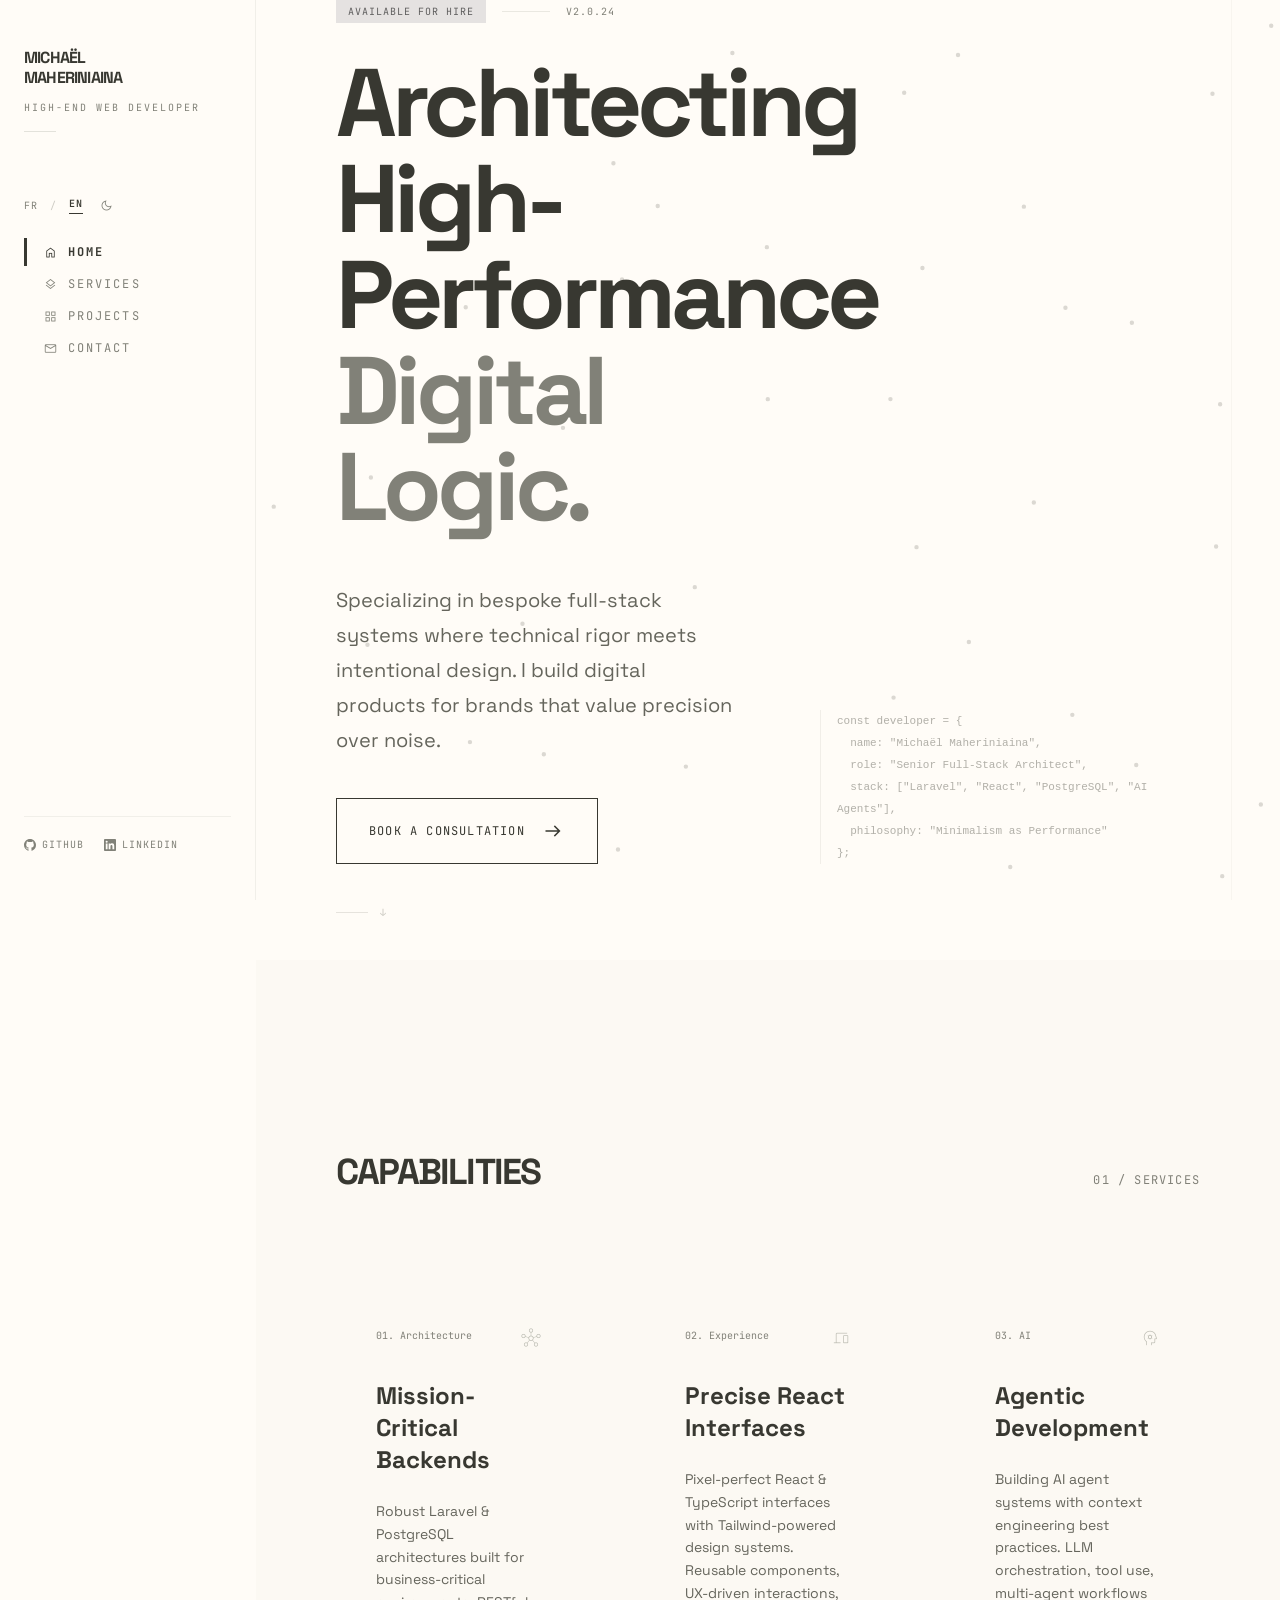
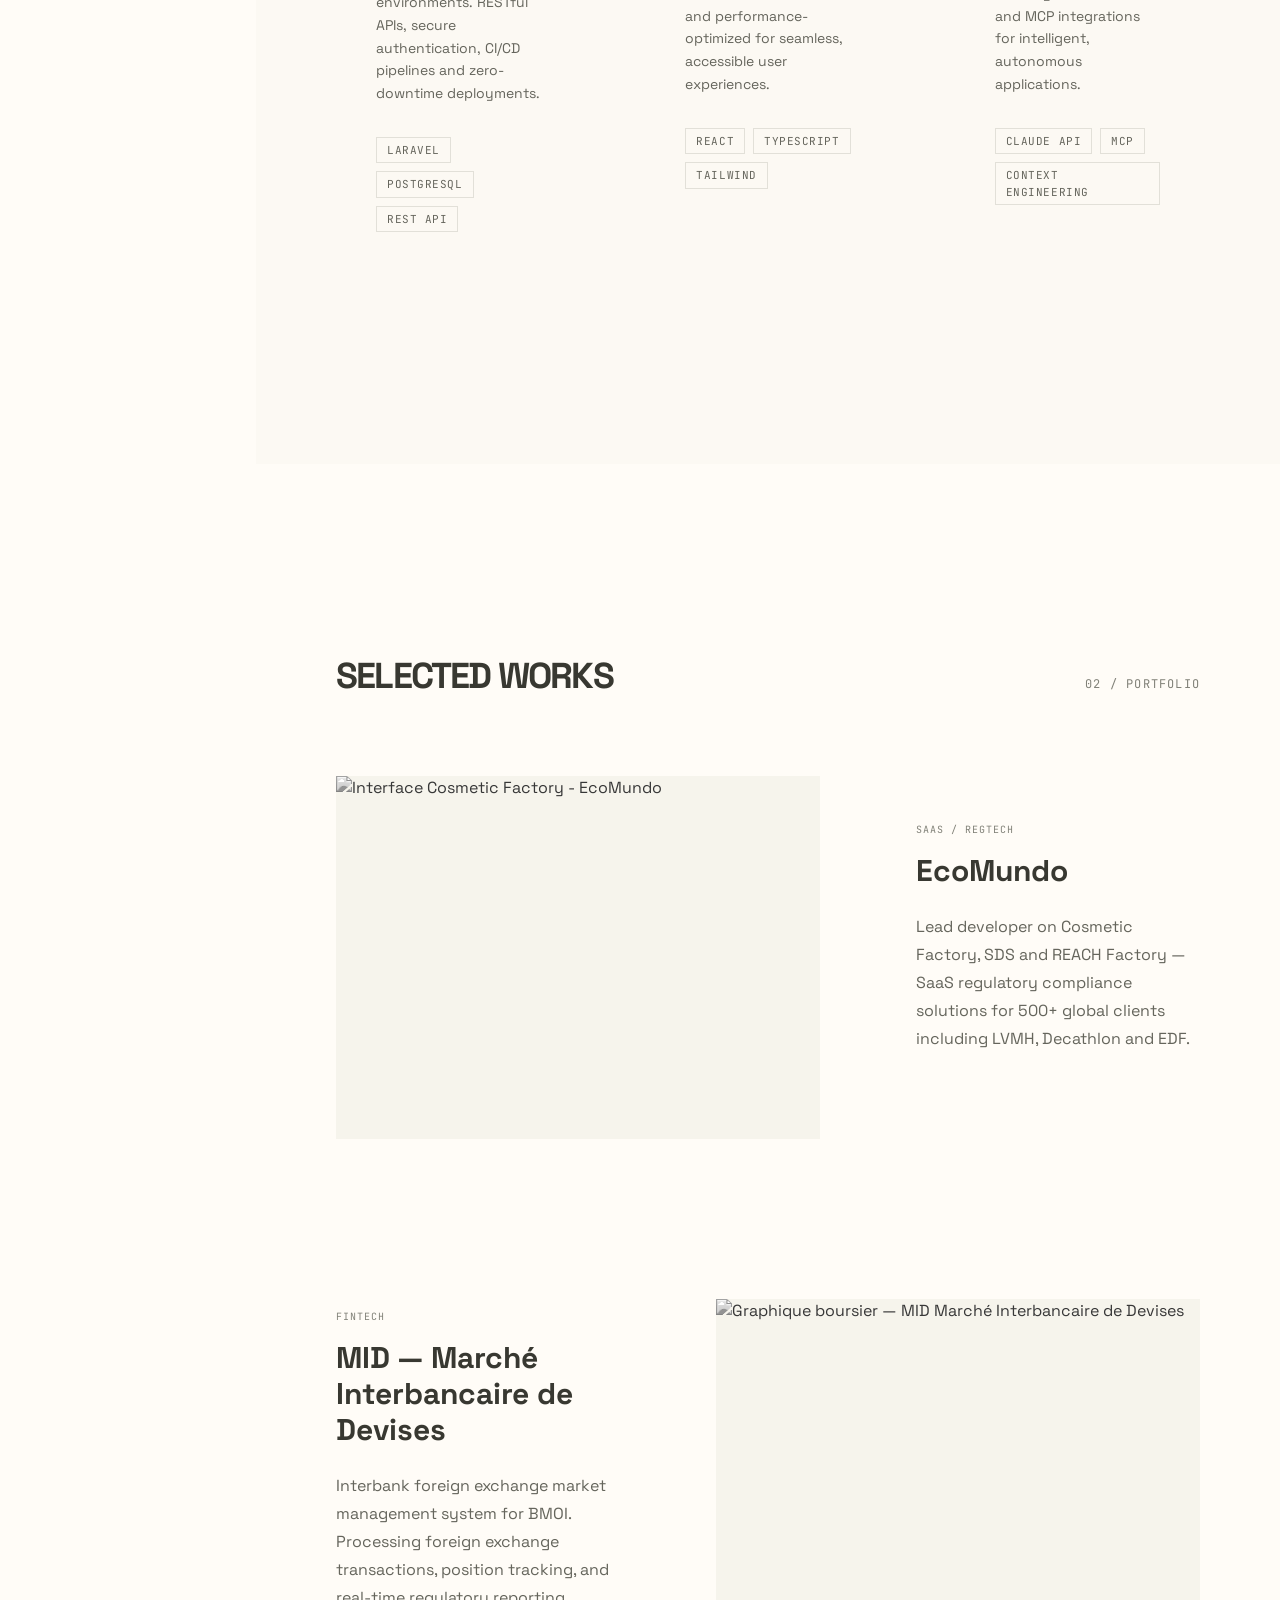
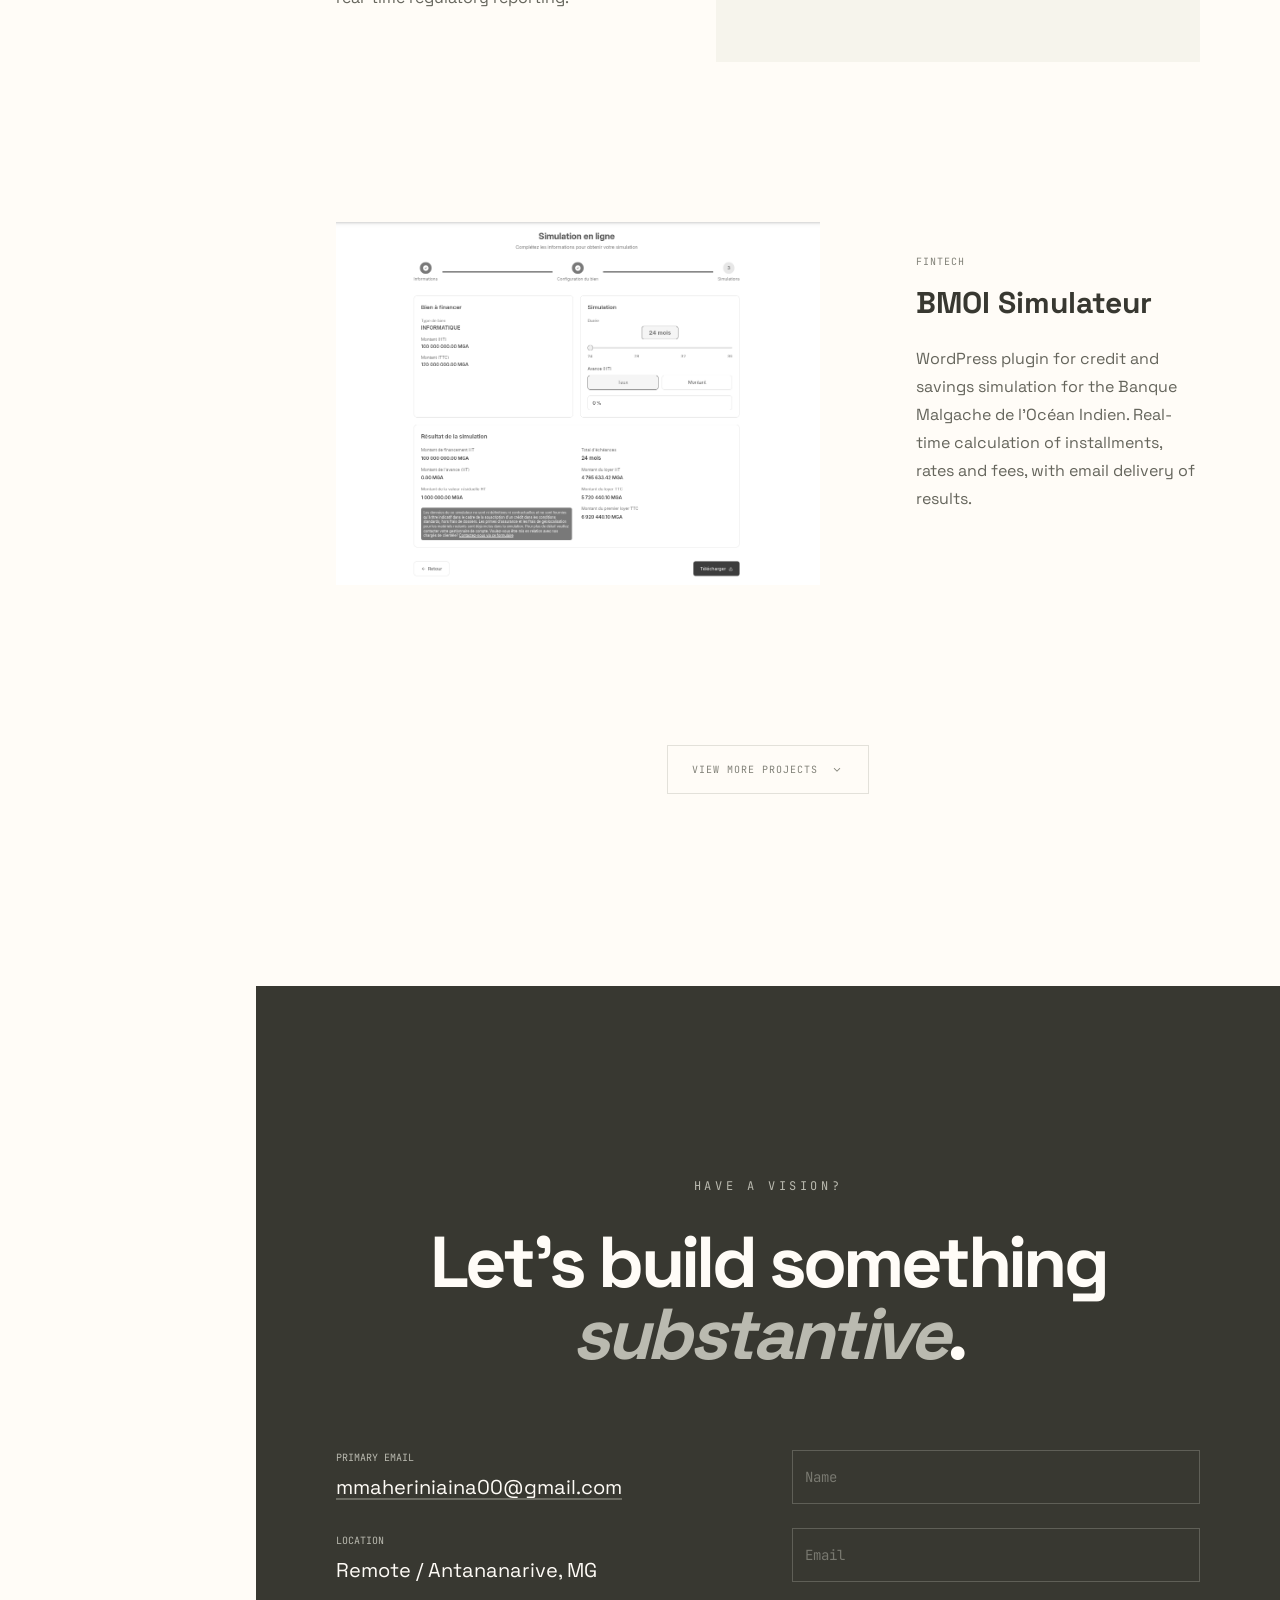
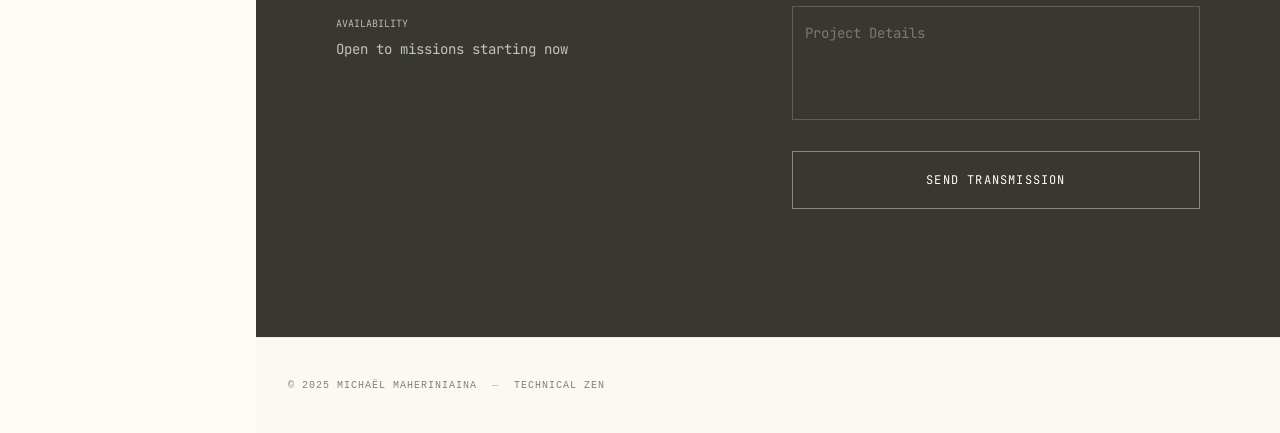
==== en/index.html @ d46a70c7 "initial commit" ====
<!DOCTYPE html><html class="light" lang="en"> <head><meta charset="utf-8"><meta content="width=device-width, initial-scale=1.0" name="viewport"><link rel="icon" type="image/svg+xml" href="/favicon.svg"><link rel="icon" href="/favicon.ico"><meta name="generator" content="Astro v6.1.1"><title>Michaël MAHERINIAINA | High-End Freelance Developer</title><script>
    (function() {
      var saved = localStorage.getItem('theme');
      var prefersDark = window.matchMedia('(prefers-color-scheme: dark)').matches;
      if (saved === 'dark' || (!saved && prefersDark)) {
        document.documentElement.classList.replace('light', 'dark');
      }
    })();
  </script><link href="https://fonts.googleapis.com/css2?family=Space+Grotesk:wght@300;400;500;600;700&family=JetBrains+Mono:wght@400;500&display=swap" rel="stylesheet"><link href="https://fonts.googleapis.com/css2?family=Material+Symbols+Outlined:wght,FILL@100..700,0..1&display=swap" rel="stylesheet"><link rel="stylesheet" href="/_astro/SplashCursor.DcIMUoEL.css"></head> <body class="font-body selection:bg-primary-container selection:text-on-primary-container"> <canvas id="splash-canvas" data-astro-cid-gy6337wa></canvas>  <script type="module">const c=document.getElementById("splash-canvas"),e=c.getContext("2d");let m=window.innerWidth,g=window.innerHeight;c.width=m;c.height=g;let r=-200,d=-200,h=-200,l=-200,w=-200,x=-200,f=!1,p=!1;const a=[],s=[];function k(){return document.documentElement.classList.contains("dark")}function y(){return k()?"186,186,176":"129,129,120"}function L(){return k()?"232,230,220":"56,56,49"}class E{x;y;vx;vy;radius;life;decay;constructor(t,n,o=1){this.x=t,this.y=n;const u=Math.random()*Math.PI*2,M=(Math.random()*1.2+.3)*o;this.vx=Math.cos(u)*M,this.vy=Math.sin(u)*M,this.radius=Math.random()*5+2,this.life=1,this.decay=.008+Math.random()*.01}update(){this.x+=this.vx,this.y+=this.vy,this.vx*=.94,this.vy*=.94,this.life-=this.decay}draw(){if(this.life<=0)return;e.beginPath(),e.arc(this.x,this.y,this.radius,0,Math.PI*2);const t=this.life*this.life*this.life;e.fillStyle=`rgba(${y()},${(t*.45).toFixed(3)})`,e.fill()}get dead(){return this.life<=0}}class b{x;y;radius;maxRadius;life;constructor(t,n){this.x=t,this.y=n,this.radius=0,this.maxRadius=40+Math.random()*20,this.life=1}update(){this.radius+=1.6,this.life=Math.max(0,1-this.radius/this.maxRadius)}draw(){this.life<=0||(e.beginPath(),e.arc(this.x,this.y,this.radius,0,Math.PI*2),e.strokeStyle=`rgba(${y()},${(this.life*.5).toFixed(3)})`,e.lineWidth=1,e.stroke())}get dead(){return this.life<=0}}function R(){const i=L(),t=y(),n=f?18:14,o=p?.9:.45;e.beginPath(),e.arc(w,x,n,0,Math.PI*2),e.strokeStyle=`rgba(${t},${o})`,e.lineWidth=f?1.5:1,e.stroke();const u=f?2:2.5;e.beginPath(),e.arc(h,l,u,0,Math.PI*2),e.fillStyle=`rgba(${i},0.85)`,e.fill()}let v,P=0;function I(i){if(e.clearRect(0,0,m,g),h+=(r-h)*.35,l+=(d-l)*.35,w+=(r-w)*.1,x+=(d-x)*.1,i-P>28){const t=r-h,n=d-l,o=Math.sqrt(t*t+n*n);o>1.5&&a.push(new E(h,l,Math.min(o*.04,2))),P=i}for(let t=a.length-1;t>=0;t--)a[t].update(),a[t].draw(),a[t].dead&&a.splice(t,1);for(let t=s.length-1;t>=0;t--)s[t].update(),s[t].draw(),s[t].dead&&s.splice(t,1);R(),v=requestAnimationFrame(I)}v=requestAnimationFrame(I);window.addEventListener("mousemove",i=>{r=i.clientX,d=i.clientY});window.addEventListener("mousedown",()=>{p=!0;for(let i=0;i<12;i++)a.push(new E(r,d,3));s.push(new b(r,d)),s.push(new b(r,d)),s[s.length-1].maxRadius=25});window.addEventListener("mouseup",()=>{p=!1});document.addEventListener("mouseover",i=>{f=!!i.target.closest('a, button, [role="button"], input, textarea, select, label')});window.addEventListener("resize",()=>{m=window.innerWidth,g=window.innerHeight,c.width=m,c.height=g});document.addEventListener("astro:before-swap",()=>{cancelAnimationFrame(v)});</script> <canvas id="noise-bg" aria-hidden="true" style="position:fixed;inset:0;width:100%;height:100%;z-index:0;pointer-events:none;"></canvas> <script type="module">const f=document.getElementById("noise-bg"),n=f.getContext("2d"),_=Math.PI*2,i=150,O=2.2,U=.18,u=220,z=2.5,S=.008,T=.72,C=70,D=.002,F=.18;let x=[],M="",v=1,r=0,l=0,P=0;const o={x:-9999,y:-9999,vx:0,vy:0};let I=0,L=0;function q(){return getComputedStyle(document.documentElement).getPropertyValue("--color-on-surface").trim()||"#383831"}const X=new MutationObserver(()=>{M=q()});X.observe(document.documentElement,{attributes:!0,attributeFilter:["class"]});function H(){x=[];const e=Math.ceil(r/i)+1,s=Math.ceil(l/i)+1,c=(r-(e-1)*i)/2,a=(l-(s-1)*i)/2;for(let d=0;d<s;d++)for(let t=0;t<e;t++){const m=c+t*i,y=a+d*i;x.push({ox:m,oy:y,x:m,y,vx:0,vy:0,phase:Math.random()*_,freq:.6+Math.random()*.8})}}function N(){v=Math.min(window.devicePixelRatio||1,2),r=window.innerWidth,l=window.innerHeight,f.width=r*v,f.height=l*v,f.style.width=r+"px",f.style.height=l+"px",n.scale(v,v),H()}const V=new ResizeObserver(N);V.observe(document.documentElement);function W(){const e=o.x,s=o.y,c=o.vx,a=o.vy,d=c*c+a*a;for(const t of x){const m=t.ox+Math.sin(P*D*t.freq+t.phase)*C,y=t.oy+Math.cos(P*D*t.freq+t.phase*1.37)*C,h=e-t.x,p=s-t.y,w=h*h+p*p;if(w<u*u&&w>0){const b=Math.sqrt(w),R=(u-b)/u,g=R*R,A=g*z;t.vx-=h/b*A,t.vy-=p/b*A,d>.01&&(t.vx+=c*g*F,t.vy+=a*g*F)}t.vx+=(m-t.x)*S,t.vy+=(y-t.y)*S,t.vx*=T,t.vy*=T,t.x+=t.vx,t.y+=t.vy}P++}function Y(){n.clearRect(0,0,r,l),n.globalAlpha=U,n.fillStyle=M,n.beginPath();for(const e of x)n.moveTo(e.x+O,e.y),n.arc(e.x,e.y,O,0,_);n.fill(),n.globalAlpha=1}const G=window.matchMedia("(prefers-reduced-motion: reduce)").matches;function E(){W(),Y(),L=requestAnimationFrame(E)}document.addEventListener("visibilitychange",()=>{document.hidden?cancelAnimationFrame(L):G||E()});window.addEventListener("pointermove",e=>{const s=performance.now();if(s-I<16)return;const c=s-I||16;o.vx=(e.clientX-o.x)/c,o.vy=(e.clientY-o.y)/c,I=s,o.x=e.clientX,o.y=e.clientY},{passive:!0});window.addEventListener("pointerleave",()=>{o.x=-9999,o.y=-9999,o.vx=0,o.vy=0});M=q();N();G?Y():E();</script> <nav class="hidden md:flex flex-col h-full py-12 px-6 fixed left-0 top-0 w-64 border-r border-outline-variant/20 bg-background z-50"> <div class="mb-16"> <h1 class="text-base font-black tracking-tighter text-on-surface uppercase font-headline leading-tight">Michaël<br>MAHERINIAINA</h1> <p class="font-label text-[10px] uppercase tracking-[0.2em] text-outline mt-3">High-End Web Developer</p> <div class="w-8 h-[1px] bg-outline-variant/40 mt-4"></div> </div> <div class="mb-6 flex items-center gap-4"> <div class="flex items-center space-x-3 font-label text-[10px] uppercase tracking-widest" aria-label="Language switcher">  <a class="text-outline hover:text-on-surface transition-colors" href="/" aria-label="Passer au français">FR</a> <span class="text-outline/40">/</span> <span class="text-on-surface font-semibold border-b border-on-surface pb-0.5 select-none">EN</span>  </div> <button id="theme-toggle" aria-label="Toggle theme" class="flex items-center gap-1.5 font-label text-[10px] uppercase tracking-[0.2em] text-outline hover:text-on-surface transition-colors cursor-pointer"> <span id="theme-icon" class="material-symbols-outlined" style="font-size:15px;line-height:1;font-variation-settings:'FILL' 0,'wght' 300,'GRAD' 0,'opsz' 15;">dark_mode</span> </button> <script type="module">const o=document.getElementById("theme-toggle"),e=document.getElementById("theme-icon");function n(){e&&(e.textContent=document.documentElement.classList.contains("dark")?"light_mode":"dark_mode")}n();o?.addEventListener("click",()=>{const t=document.documentElement.classList.toggle("dark");document.documentElement.classList.toggle("light",!t),localStorage.setItem("theme",t?"dark":"light"),n()});</script> </div> <div class="flex flex-col space-y-1 flex-grow"> <a class="nav-link active" href="#hero" data-nav-link="hero"> <span class="material-symbols-outlined nav-icon">home</span> <span class="text-xs">Home</span> </a><a class="nav-link" href="#services" data-nav-link="services"> <span class="material-symbols-outlined nav-icon">layers</span> <span class="text-xs">Services</span> </a><a class="nav-link" href="#projects" data-nav-link="projects"> <span class="material-symbols-outlined nav-icon">grid_view</span> <span class="text-xs">Projects</span> </a><a class="nav-link" href="#contact" data-nav-link="contact"> <span class="material-symbols-outlined nav-icon">mail</span> <span class="text-xs">Contact</span> </a> </div> <div class="mt-auto space-y-6">  <div class="flex items-center pt-5 border-t border-outline-variant/20"> <div class="flex items-center space-x-5"> <a class="font-label text-[10px] uppercase tracking-widest text-outline hover:text-on-surface transition-colors flex items-center space-x-1.5" href="https://github.com/mmaheriniaina00" aria-label="GitHub"> <svg width="12" height="12" viewBox="0 0 24 24" fill="currentColor" aria-hidden="true"><path d="M12 0C5.37 0 0 5.37 0 12c0 5.31 3.435 9.795 8.205 11.385.6.105.825-.255.825-.57 0-.285-.015-1.23-.015-2.235-3.015.555-3.795-.735-4.035-1.41-.135-.345-.72-1.41-1.23-1.695-.42-.225-1.02-.78-.015-.795.945-.015 1.62.87 1.845 1.23 1.08 1.815 2.805 1.305 3.495.99.105-.78.42-1.305.765-1.605-2.67-.3-5.46-1.335-5.46-5.925 0-1.305.465-2.385 1.23-3.225-.12-.3-.54-1.53.12-3.18 0 0 1.005-.315 3.3 1.23.96-.27 1.98-.405 3-.405s2.04.135 3 .405c2.295-1.56 3.3-1.23 3.3-1.23.66 1.65.24 2.88.12 3.18.765.84 1.23 1.905 1.23 3.225 0 4.605-2.805 5.625-5.475 5.925.435.375.81 1.095.81 2.22 0 1.605-.015 2.895-.015 3.3 0 .315.225.69.825.57A12.02 12.02 0 0 0 24 12c0-6.63-5.37-12-12-12z"/></svg> <span>GitHub</span> </a><a class="font-label text-[10px] uppercase tracking-widest text-outline hover:text-on-surface transition-colors flex items-center space-x-1.5" href="https://www.linkedin.com/in/michael-maheriniaina/" aria-label="LinkedIn"> <svg width="12" height="12" viewBox="0 0 24 24" fill="currentColor" aria-hidden="true"><path d="M20.447 20.452h-3.554v-5.569c0-1.328-.027-3.037-1.852-3.037-1.853 0-2.136 1.445-2.136 2.939v5.667H9.351V9h3.414v1.561h.046c.477-.9 1.637-1.85 3.37-1.85 3.601 0 4.267 2.37 4.267 5.455v6.286zM5.337 7.433a2.062 2.062 0 0 1-2.063-2.065 2.064 2.064 0 1 1 2.063 2.065zm1.782 13.019H3.555V9h3.564v11.452zM22.225 0H1.771C.792 0 0 .774 0 1.729v20.542C0 23.227.792 24 1.771 24h20.451C23.2 24 24 23.227 24 22.271V1.729C24 .774 23.2 0 22.222 0h.003z"/></svg> <span>LinkedIn</span> </a> </div> </div> </div> </nav> <header class="md:hidden sticky top-0 bg-surface z-50 flex justify-between items-center px-6 py-4 border-b border-outline-variant/10"> <h1 class="font-headline font-bold text-lg tracking-tighter uppercase">Technical Zen</h1> <div class="flex items-center space-x-4"> <div class="flex items-center space-x-3 font-label text-[10px] uppercase tracking-widest" aria-label="Language switcher">  <a class="text-outline hover:text-on-surface transition-colors" href="/" aria-label="Passer au français">FR</a> <span class="text-outline/40">/</span> <span class="text-on-surface font-semibold border-b border-on-surface pb-0.5 select-none">EN</span>  </div> <button id="theme-toggle" aria-label="Toggle theme" class="flex items-center gap-1.5 font-label text-[10px] uppercase tracking-[0.2em] text-outline hover:text-on-surface transition-colors cursor-pointer"> <span id="theme-icon" class="material-symbols-outlined" style="font-size:15px;line-height:1;font-variation-settings:'FILL' 0,'wght' 300,'GRAD' 0,'opsz' 15;">dark_mode</span> </button>  </div> </header> <main class="md:ml-64 min-h-screen relative"> <div class="fixed right-12 top-0 h-full w-[1px] bg-outline-variant/10 hidden lg:block"></div> <section class="relative px-8 lg:px-20 flex flex-col justify-center min-h-screen pb-24" id="hero" data-astro-cid-nlow4r3u> <div class="w-full flex flex-col lg:flex-row lg:items-end gap-20" data-astro-cid-nlow4r3u> <!-- Main content --> <div class="flex-1 min-w-0" data-astro-cid-nlow4r3u> <div class="mb-8 flex items-center space-x-4 hero-fade" style="--delay: 0ms" data-astro-cid-nlow4r3u> <span class="font-label text-[10px] uppercase tracking-widest text-primary px-3 py-1 bg-primary-container" data-astro-cid-nlow4r3u>Available for Hire</span> <span class="w-12 h-[1px] bg-outline-variant/30" data-astro-cid-nlow4r3u></span> <span class="font-label text-[10px] uppercase tracking-widest text-outline" title="Portfolio version" data-astro-cid-nlow4r3u>v2.0.24</span> </div> <h2 class="font-headline text-5xl md:text-7xl lg:text-8xl font-bold tracking-tighter leading-[1.0] text-on-background mb-12" data-astro-cid-nlow4r3u> <span class="block hero-fade" style="--delay: 200ms" data-astro-cid-nlow4r3u>Architecting</span> <span class="block hero-fade" style="--delay: 320ms" data-astro-cid-nlow4r3u>High-Performance</span> <span class="block text-outline hero-fade" style="--delay: 440ms" data-astro-cid-nlow4r3u>Digital Logic.</span> </h2> <p class="text-lg md:text-xl text-on-surface-variant leading-[1.75] mb-10 max-w-xl hero-fade" style="--delay: 580ms" data-astro-cid-nlow4r3u> Specializing in bespoke full-stack systems where technical rigor meets intentional design. I build digital products for brands that value precision over noise. </p> <div class="hero-fade" style="--delay: 700ms" data-astro-cid-nlow4r3u> <a class="inline-flex items-center space-x-4 border border-on-background text-on-background px-8 py-5 group hover:bg-on-background hover:text-surface transition-all duration-300" href="#contact" data-astro-cid-nlow4r3u> <span class="font-label text-xs uppercase tracking-widest" data-astro-cid-nlow4r3u>Book a Consultation</span> <span class="material-symbols-outlined group-hover:translate-x-1 transition-transform" data-astro-cid-nlow4r3u>arrow_right_alt</span> </a> </div> </div> <!-- Code Snippet — right column on large screens --> <div class="lg:w-[380px] lg:flex-shrink-0 font-label text-[11px] text-on-surface-variant/50 leading-loose pl-4 border-l border-outline-variant/20 hero-fade" style="--delay: 840ms" data-astro-cid-nlow4r3u> <code class="block" data-astro-cid-nlow4r3u>
const developer = {<br data-astro-cid-nlow4r3u>
&nbsp;&nbsp;name: "Michaël Maheriniaina",<br data-astro-cid-nlow4r3u>
&nbsp;&nbsp;role: "Senior Full-Stack Architect",<br data-astro-cid-nlow4r3u>
&nbsp;&nbsp;stack: [&quot;Laravel&quot;, &quot;React&quot;, &quot;PostgreSQL&quot;, &quot;AI Agents&quot;],<br data-astro-cid-nlow4r3u>
&nbsp;&nbsp;philosophy: "Minimalism as Performance"<br data-astro-cid-nlow4r3u> };
</code> </div> </div> <!-- Scroll indicator --> <div class="absolute bottom-10 left-8 lg:left-20 font-label text-[10px] text-outline/40 tracking-widest flex items-center space-x-3 hero-fade" style="--delay: 880ms" data-astro-cid-nlow4r3u> <span class="w-8 h-[1px] bg-outline/20" data-astro-cid-nlow4r3u></span> <span data-astro-cid-nlow4r3u>↓</span> </div> </section> <section class="bg-surface-container-low min-h-screen py-48 px-8 lg:px-20 flex items-center" id="services"> <div class="max-w-6xl mx-auto w-full"> <div class="flex flex-col md:flex-row justify-between items-baseline mb-24 gap-8"> <h3 class="font-headline text-4xl font-bold tracking-tighter uppercase">Capabilities</h3> <p class="font-label text-xs text-outline uppercase tracking-widest">01 / Services</p> </div> <div class="grid md:grid-cols-3 gap-16"> <div class="bg-surface-container-low p-10 hover:bg-surface transition-colors duration-300 group"> <div class="flex items-start justify-between mb-8"> <span class="font-label text-[10px] text-outline">01. Architecture</span> <span class="material-symbols-outlined text-outline-variant group-hover:text-primary transition-colors duration-300" style="font-size:20px;font-variation-settings:'FILL' 0,'wght' 200,'GRAD' 0,'opsz' 20;">hub</span> </div> <h4 class="font-headline text-2xl font-bold mb-6">Mission-Critical Backends</h4> <p class="text-on-surface-variant text-sm leading-relaxed mb-8">Robust Laravel &amp; PostgreSQL architectures built for business-critical environments. RESTful APIs, secure authentication, CI/CD pipelines and zero-downtime deployments.</p> <div class="flex flex-wrap gap-2"> <span class="text-[11px] font-label uppercase tracking-wider px-2.5 py-1 border border-outline-variant/40 text-on-surface-variant">Laravel</span><span class="text-[11px] font-label uppercase tracking-wider px-2.5 py-1 border border-outline-variant/40 text-on-surface-variant">PostgreSQL</span><span class="text-[11px] font-label uppercase tracking-wider px-2.5 py-1 border border-outline-variant/40 text-on-surface-variant">REST API</span> </div> </div><div class="bg-surface-container-low p-10 hover:bg-surface transition-colors duration-300 group"> <div class="flex items-start justify-between mb-8"> <span class="font-label text-[10px] text-outline">02. Experience</span> <span class="material-symbols-outlined text-outline-variant group-hover:text-primary transition-colors duration-300" style="font-size:20px;font-variation-settings:'FILL' 0,'wght' 200,'GRAD' 0,'opsz' 20;">devices</span> </div> <h4 class="font-headline text-2xl font-bold mb-6">Precise React Interfaces</h4> <p class="text-on-surface-variant text-sm leading-relaxed mb-8">Pixel-perfect React &amp; TypeScript interfaces with Tailwind-powered design systems. Reusable components, UX-driven interactions, and performance-optimized for seamless, accessible user experiences.</p> <div class="flex flex-wrap gap-2"> <span class="text-[11px] font-label uppercase tracking-wider px-2.5 py-1 border border-outline-variant/40 text-on-surface-variant">React</span><span class="text-[11px] font-label uppercase tracking-wider px-2.5 py-1 border border-outline-variant/40 text-on-surface-variant">TypeScript</span><span class="text-[11px] font-label uppercase tracking-wider px-2.5 py-1 border border-outline-variant/40 text-on-surface-variant">Tailwind</span> </div> </div><div class="bg-surface-container-low p-10 hover:bg-surface transition-colors duration-300 group"> <div class="flex items-start justify-between mb-8"> <span class="font-label text-[10px] text-outline">03. AI</span> <span class="material-symbols-outlined text-outline-variant group-hover:text-primary transition-colors duration-300" style="font-size:20px;font-variation-settings:'FILL' 0,'wght' 200,'GRAD' 0,'opsz' 20;">psychology</span> </div> <h4 class="font-headline text-2xl font-bold mb-6">Agentic Development</h4> <p class="text-on-surface-variant text-sm leading-relaxed mb-8">Building AI agent systems with context engineering best practices. LLM orchestration, tool use, multi-agent workflows and MCP integrations for intelligent, autonomous applications.</p> <div class="flex flex-wrap gap-2"> <span class="text-[11px] font-label uppercase tracking-wider px-2.5 py-1 border border-outline-variant/40 text-on-surface-variant">Claude API</span><span class="text-[11px] font-label uppercase tracking-wider px-2.5 py-1 border border-outline-variant/40 text-on-surface-variant">MCP</span><span class="text-[11px] font-label uppercase tracking-wider px-2.5 py-1 border border-outline-variant/40 text-on-surface-variant">Context Engineering</span> </div> </div> </div> </div> </section> <section class="py-48 px-8 lg:px-20" id="projects"> <div class="max-w-6xl mx-auto"> <div class="flex flex-col md:flex-row justify-between items-baseline mb-20 gap-8"> <h3 class="font-headline text-4xl font-bold tracking-tighter uppercase">Selected Works</h3> <p class="font-label text-xs text-outline uppercase tracking-widest">02 / Portfolio</p> </div> <div class="space-y-40" id="projects-list"> <div class> <div class="grid md:grid-cols-12 gap-12 items-center" data-astro-cid-mspuyifq> <!-- Image --> <div class="md:col-span-7 bg-surface-container relative group" data-astro-cid-mspuyifq> <div class="aspect-[4/3] overflow-hidden" data-astro-cid-mspuyifq> <img alt="Interface Cosmetic Factory - EcoMundo" class="project-img w-full h-full object-cover filter grayscale transition-all duration-700" src="https://cdn.prod.website-files.com/644025ff6497dd0386cb0a6f/659bc271dc2cefbdf6884b4e_Visuel-COSMETIC-Factory_19.30_Tablette-labo_2019.webp" data-astro-cid-mspuyifq> </div> <div class="absolute inset-0 bg-on-background/5 opacity-0 group-hover:opacity-100 transition-opacity" data-astro-cid-mspuyifq></div> </div> <!-- Text --> <div class="md:col-span-5 md:pl-12" data-astro-cid-mspuyifq> <span class="font-label text-[10px] text-outline uppercase tracking-widest mb-4 block" data-astro-cid-mspuyifq>SaaS / RegTech</span> <h4 class="font-headline text-3xl font-bold mb-6" data-astro-cid-mspuyifq>EcoMundo</h4> <p class="text-on-surface-variant mb-10 leading-[1.75]" data-astro-cid-mspuyifq>Lead developer on Cosmetic Factory, SDS and REACH Factory — SaaS regulatory compliance solutions for 500+ global clients including LVMH, Decathlon and EDF.</p>  </div> </div> </div><div class> <div class="grid md:grid-cols-12 gap-12 items-center" data-astro-cid-mspuyifq> <!-- Image --> <div class="md:col-span-7 bg-surface-container relative group order-1 md:order-2" data-astro-cid-mspuyifq> <div class="aspect-[4/3] overflow-hidden" data-astro-cid-mspuyifq> <img alt="Graphique boursier — MID Marché Interbancaire de Devises" class="project-img w-full h-full object-cover filter grayscale transition-all duration-700" src="https://images.unsplash.com/photo-1535320903710-d993d3d77d29?w=1200&#38;q=80&#38;fit=crop&#38;auto=format" data-astro-cid-mspuyifq> </div> <div class="absolute inset-0 bg-on-background/5 opacity-0 group-hover:opacity-100 transition-opacity" data-astro-cid-mspuyifq></div> </div> <!-- Text --> <div class="md:col-span-5 md:pr-12 order-2 md:order-1" data-astro-cid-mspuyifq> <span class="font-label text-[10px] text-outline uppercase tracking-widest mb-4 block" data-astro-cid-mspuyifq>Fintech</span> <h4 class="font-headline text-3xl font-bold mb-6" data-astro-cid-mspuyifq>MID — Marché Interbancaire de Devises</h4> <p class="text-on-surface-variant mb-10 leading-[1.75]" data-astro-cid-mspuyifq>Interbank foreign exchange market management system for BMOI. Processing foreign exchange transactions, position tracking, and real-time regulatory reporting.</p>  </div> </div> </div><div class> <div class="grid md:grid-cols-12 gap-12 items-center" data-astro-cid-mspuyifq> <!-- Image --> <div class="md:col-span-7 bg-surface-container relative group" data-astro-cid-mspuyifq> <div class="aspect-[4/3] overflow-hidden" data-astro-cid-mspuyifq> <img alt="Interface du simulateur de crédit BMOI — formulaire de simulation de prêt immobilier" class="project-img w-full h-full object-cover filter grayscale transition-all duration-700" src="/bmoi-simulateur.png" data-astro-cid-mspuyifq> </div> <div class="absolute inset-0 bg-on-background/5 opacity-0 group-hover:opacity-100 transition-opacity" data-astro-cid-mspuyifq></div> </div> <!-- Text --> <div class="md:col-span-5 md:pl-12" data-astro-cid-mspuyifq> <span class="font-label text-[10px] text-outline uppercase tracking-widest mb-4 block" data-astro-cid-mspuyifq>Fintech</span> <h4 class="font-headline text-3xl font-bold mb-6" data-astro-cid-mspuyifq>BMOI Simulateur</h4> <p class="text-on-surface-variant mb-10 leading-[1.75]" data-astro-cid-mspuyifq>WordPress plugin for credit and savings simulation for the Banque Malgache de l&#39;Océan Indien. Real-time calculation of installments, rates and fees, with email delivery of results.</p>  </div> </div> </div><div class="project-extra hidden"> <div class="grid md:grid-cols-12 gap-12 items-center" data-astro-cid-mspuyifq> <!-- Image --> <div class="md:col-span-7 bg-surface-container relative group order-1 md:order-2" data-astro-cid-mspuyifq> <div class="aspect-[4/3] overflow-hidden" data-astro-cid-mspuyifq> <img alt="Personne effectuant une démarche bancaire en ligne — BMOI-link" class="project-img w-full h-full object-cover filter grayscale transition-all duration-700" src="https://images.unsplash.com/photo-1563013544-824ae1b704d3?w=1200&#38;q=80&#38;fit=crop&#38;auto=format" data-astro-cid-mspuyifq> </div> <div class="absolute inset-0 bg-on-background/5 opacity-0 group-hover:opacity-100 transition-opacity" data-astro-cid-mspuyifq></div> </div> <!-- Text --> <div class="md:col-span-5 md:pr-12 order-2 md:order-1" data-astro-cid-mspuyifq> <span class="font-label text-[10px] text-outline uppercase tracking-widest mb-4 block" data-astro-cid-mspuyifq>Fintech</span> <h4 class="font-headline text-3xl font-bold mb-6" data-astro-cid-mspuyifq>BMOI-link</h4> <p class="text-on-surface-variant mb-10 leading-[1.75]" data-astro-cid-mspuyifq>Remote bank account opening application for Malagasy nationals living outside Madagascar. Digitized KYC process with document verification and guided forms.</p>  </div> </div> </div><div class="project-extra hidden"> <div class="grid md:grid-cols-12 gap-12 items-center" data-astro-cid-mspuyifq> <!-- Image --> <div class="md:col-span-7 bg-surface-container relative group" data-astro-cid-mspuyifq> <div class="aspect-[4/3] overflow-hidden" data-astro-cid-mspuyifq> <img alt="Professionnel complétant un formulaire numérique — ARMP e-GP" class="project-img w-full h-full object-cover filter grayscale transition-all duration-700" src="https://images.unsplash.com/photo-1634474588578-7f0565a1cea5?w=1200&#38;q=80&#38;fit=crop&#38;auto=format" data-astro-cid-mspuyifq> </div> <div class="absolute inset-0 bg-on-background/5 opacity-0 group-hover:opacity-100 transition-opacity" data-astro-cid-mspuyifq></div> </div> <!-- Text --> <div class="md:col-span-5 md:pl-12" data-astro-cid-mspuyifq> <span class="font-label text-[10px] text-outline uppercase tracking-widest mb-4 block" data-astro-cid-mspuyifq>GovTech</span> <h4 class="font-headline text-3xl font-bold mb-6" data-astro-cid-mspuyifq>ARMP e-GP</h4> <p class="text-on-surface-variant mb-10 leading-[1.75]" data-astro-cid-mspuyifq>e-Government Procurement application for the Public Procurement Regulatory Authority of Madagascar. Managing tenders, submissions, and national-scale public contract tracking.</p>  </div> </div> </div><div class="project-extra hidden"> <div class="grid md:grid-cols-12 gap-12 items-center" data-astro-cid-mspuyifq> <!-- Image --> <div class="md:col-span-7 bg-surface-container relative group order-1 md:order-2" data-astro-cid-mspuyifq> <div class="aspect-[4/3] overflow-hidden" data-astro-cid-mspuyifq> <img alt="Étagères de dossiers et classeurs — FMFP gestion documentaire" class="project-img w-full h-full object-cover filter grayscale transition-all duration-700" src="https://images.unsplash.com/photo-1768158989131-64cbff67f292?w=1200&#38;q=80&#38;fit=crop&#38;auto=format" data-astro-cid-mspuyifq> </div> <div class="absolute inset-0 bg-on-background/5 opacity-0 group-hover:opacity-100 transition-opacity" data-astro-cid-mspuyifq></div> </div> <!-- Text --> <div class="md:col-span-5 md:pr-12 order-2 md:order-1" data-astro-cid-mspuyifq> <span class="font-label text-[10px] text-outline uppercase tracking-widest mb-4 block" data-astro-cid-mspuyifq>GovTech</span> <h4 class="font-headline text-3xl font-bold mb-6" data-astro-cid-mspuyifq>FMFP</h4> <p class="text-on-surface-variant mb-10 leading-[1.75]" data-astro-cid-mspuyifq>Document management platform for the Malagasy Vocational Training Fund. Handling eligibility files, official reports, and continuous training tracking for Malagasy enterprises.</p>  </div> </div> </div> </div> <div class="flex justify-center mt-24"> <button id="projects-toggle" data-more="View more projects" data-less="Show less" class="inline-flex items-center space-x-3 border border-outline-variant/40 text-outline font-label text-[10px] uppercase tracking-widest px-6 py-4 hover:border-on-background hover:text-on-surface-variant transition-colors duration-300"> <span id="projects-toggle-label">View more projects</span> <span id="projects-toggle-icon" class="material-symbols-outlined transition-transform duration-300" style="font-size:14px;line-height:1;">expand_more</span> </button> </div> </div> </section> <script type="module">const t=document.getElementById("projects-toggle"),c=document.querySelectorAll(".project-extra"),o=document.getElementById("projects-toggle-label"),n=document.getElementById("projects-toggle-icon");let e=!1;t?.addEventListener("click",()=>{e=!e,c.forEach(l=>l.classList.toggle("hidden",!e)),o&&(o.textContent=e?t?.dataset.less??"":t?.dataset.more??""),n&&(n.style.transform=e?"rotate(180deg)":"")});</script> <section class="bg-on-background text-surface pt-48 pb-32 px-8 lg:px-20" id="contact"> <div class="max-w-4xl mx-auto text-center"> <p class="font-label text-xs uppercase tracking-[0.3em] mb-8 text-outline-variant">Have a vision?</p> <h2 class="font-headline text-5xl md:text-7xl font-bold tracking-tighter mb-12"> Let&#39;s build something <span class="italic text-outline-variant">substantive</span>.
</h2> <div class="grid md:grid-cols-2 gap-12 mt-20 text-left"> <div class="space-y-8"> <div> <p class="font-label text-[10px] uppercase text-outline-variant mb-2">Primary Email</p> <a class="text-xl font-headline hover:text-outline-variant transition-colors underline underline-offset-4 decoration-outline-variant/40" href="mailto:mmaheriniaina00@gmail.com"> mmaheriniaina00@gmail.com </a> </div> <div> <p class="font-label text-[10px] uppercase text-outline-variant mb-2">Location</p> <p class="text-xl font-headline">Remote / Antananarive, MG</p> </div> <div> <p class="font-label text-[10px] uppercase text-outline-variant mb-2">Availability</p> <p class="font-label text-sm text-surface/70">Open to missions starting now</p> </div> </div> <form class="space-y-6" action="https://api.web3forms.com/submit" method="POST"> <input type="hidden" name="access_key" value="98b70f72-7fda-4695-aab2-caac2194661b"> <div class="relative"> <input class="w-full bg-transparent border-b border-outline-variant/30 py-4 font-label text-sm outline-none focus:border-outline transition-colors placeholder:text-outline-variant/50" placeholder="Name" type="text" name="name"> </div> <div class="relative"> <input class="w-full bg-transparent border-b border-outline-variant/30 py-4 font-label text-sm outline-none focus:border-outline transition-colors placeholder:text-outline-variant/50" placeholder="Email" type="email" name="email"> </div> <div class="relative"> <textarea class="w-full bg-transparent border-b border-outline-variant/30 py-4 font-label text-sm outline-none focus:border-outline transition-colors placeholder:text-outline-variant/50 resize-none" placeholder="Project Details" rows="4" name="details"></textarea> </div> <button class="w-full border border-surface/40 text-surface font-label text-xs uppercase tracking-widest py-5 hover:bg-surface hover:text-on-background transition-colors" type="submit"> Send Transmission </button> </form> </div> </div> </section> <footer class="flex items-center w-full px-8 py-10 border-t border-outline-variant/20 bg-surface-container-low"> <p class="font-mono text-[10px] uppercase tracking-widest text-outline">
© 2025 Michaël Maheriniaina <span class="text-outline-variant mx-2">—</span> <span>Technical Zen</span> </p> </footer> </main> <script type="module">const s=document.querySelectorAll("section[id]"),c=document.querySelectorAll("[data-nav-link]"),r=t=>{c.forEach(e=>{e.classList.toggle("active",e.dataset.navLink===t)})};c.forEach(t=>{t.addEventListener("click",e=>{const n=t.dataset.navLink,o=n?document.getElementById(n):null;o&&(e.preventDefault(),o.scrollIntoView({behavior:"smooth",block:"start"}))})});const a=new IntersectionObserver(t=>{t.forEach(e=>{e.isIntersecting&&r(e.target.id)})},{rootMargin:"-10% 0px -60% 0px"});s.forEach(t=>a.observe(t));</script> </body> </html>
---- _astro/SplashCursor.DcIMUoEL.css ----
@layer properties{@supports (((-webkit-hyphens:none)) and (not (margin-trim:inline))) or ((-moz-orient:inline) and (not (color:rgb(from red r g b)))){*,:before,:after,::backdrop{--tw-rotate-x:initial;--tw-rotate-y:initial;--tw-rotate-z:initial;--tw-skew-x:initial;--tw-skew-y:initial;--tw-space-y-reverse:0;--tw-space-x-reverse:0;--tw-border-style:solid;--tw-leading:initial;--tw-font-weight:initial;--tw-tracking:initial;--tw-shadow:0 0 #0000;--tw-shadow-color:initial;--tw-shadow-alpha:100%;--tw-inset-shadow:0 0 #0000;--tw-inset-shadow-color:initial;--tw-inset-shadow-alpha:100%;--tw-ring-color:initial;--tw-ring-shadow:0 0 #0000;--tw-inset-ring-color:initial;--tw-inset-ring-shadow:0 0 #0000;--tw-ring-inset:initial;--tw-ring-offset-width:0px;--tw-ring-offset-color:#fff;--tw-ring-offset-shadow:0 0 #0000;--tw-blur:initial;--tw-brightness:initial;--tw-contrast:initial;--tw-grayscale:initial;--tw-hue-rotate:initial;--tw-invert:initial;--tw-opacity:initial;--tw-saturate:initial;--tw-sepia:initial;--tw-drop-shadow:initial;--tw-drop-shadow-color:initial;--tw-drop-shadow-alpha:100%;--tw-drop-shadow-size:initial;--tw-duration:initial;--tw-translate-x:0;--tw-translate-y:0;--tw-translate-z:0}}}@layer theme{:root,:host{--font-sans:ui-sans-serif, system-ui, sans-serif, "Apple Color Emoji", "Segoe UI Emoji", "Segoe UI Symbol", "Noto Color Emoji";--font-mono:ui-monospace, SFMono-Regular, Menlo, Monaco, Consolas, "Liberation Mono", "Courier New", monospace;--spacing:.25rem;--container-xl:36rem;--container-4xl:56rem;--container-6xl:72rem;--text-xs:.75rem;--text-xs--line-height:calc(1 / .75);--text-sm:.875rem;--text-sm--line-height:calc(1.25 / .875);--text-base:1rem;--text-base--line-height: 1.5 ;--text-lg:1.125rem;--text-lg--line-height:calc(1.75 / 1.125);--text-xl:1.25rem;--text-xl--line-height:calc(1.75 / 1.25);--text-2xl:1.5rem;--text-2xl--line-height:calc(2 / 1.5);--text-3xl:1.875rem;--text-3xl--line-height: 1.2 ;--text-4xl:2.25rem;--text-4xl--line-height:calc(2.5 / 2.25);--text-5xl:3rem;--text-5xl--line-height:1;--text-7xl:4.5rem;--text-7xl--line-height:1;--text-8xl:6rem;--text-8xl--line-height:1;--font-weight-semibold:600;--font-weight-bold:700;--font-weight-black:900;--tracking-tighter:-.05em;--tracking-wider:.05em;--tracking-widest:.1em;--leading-tight:1.25;--leading-relaxed:1.625;--leading-loose:2;--default-transition-duration:.15s;--default-transition-timing-function:cubic-bezier(.4, 0, .2, 1);--default-font-family:var(--font-sans);--default-mono-font-family:var(--font-mono);--radius:0px;--color-surface:#fffcf7;--color-surface-container:#f6f4ec;--color-primary-dim:#535252;--color-surface-container-low:#fcf9f3;--color-on-background:#383831;--color-primary-container:#e5e2e1;--color-primary:#5f5e5e;--color-on-surface:#383831;--color-on-surface-variant:#65655c;--color-outline:#818178;--color-background:#fffcf7;--color-on-primary-container:#525151;--color-outline-variant:#babab0;--font-headline:"Space Grotesk", sans-serif;--font-body:"Space Grotesk", sans-serif;--font-label:"JetBrains Mono", monospace;--radius-full:9999px}}@layer base{*,:after,:before,::backdrop{box-sizing:border-box;border:0 solid;margin:0;padding:0}::file-selector-button{box-sizing:border-box;border:0 solid;margin:0;padding:0}html,:host{-webkit-text-size-adjust:100%;tab-size:4;line-height:1.5;font-family:var(--default-font-family,ui-sans-serif, system-ui, sans-serif, "Apple Color Emoji", "Segoe UI Emoji", "Segoe UI Symbol", "Noto Color Emoji");font-feature-settings:var(--default-font-feature-settings,normal);font-variation-settings:var(--default-font-variation-settings,normal);-webkit-tap-highlight-color:transparent}hr{height:0;color:inherit;border-top-width:1px}abbr:where([title]){-webkit-text-decoration:underline dotted;text-decoration:underline dotted}h1,h2,h3,h4,h5,h6{font-size:inherit;font-weight:inherit}a{color:inherit;-webkit-text-decoration:inherit;text-decoration:inherit}b,strong{font-weight:bolder}code,kbd,samp,pre{font-family:var(--default-mono-font-family,ui-monospace, SFMono-Regular, Menlo, Monaco, Consolas, "Liberation Mono", "Courier New", monospace);font-feature-settings:var(--default-mono-font-feature-settings,normal);font-variation-settings:var(--default-mono-font-variation-settings,normal);font-size:1em}small{font-size:80%}sub,sup{vertical-align:baseline;font-size:75%;line-height:0;position:relative}sub{bottom:-.25em}sup{top:-.5em}table{text-indent:0;border-color:inherit;border-collapse:collapse}:-moz-focusring{outline:auto}progress{vertical-align:baseline}summary{display:list-item}ol,ul,menu{list-style:none}img,svg,video,canvas,audio,iframe,embed,object{vertical-align:middle;display:block}img,video{max-width:100%;height:auto}button,input,select,optgroup,textarea{font:inherit;font-feature-settings:inherit;font-variation-settings:inherit;letter-spacing:inherit;color:inherit;opacity:1;background-color:#0000;border-radius:0}::file-selector-button{font:inherit;font-feature-settings:inherit;font-variation-settings:inherit;letter-spacing:inherit;color:inherit;opacity:1;background-color:#0000;border-radius:0}:where(select:is([multiple],[size])) optgroup{font-weight:bolder}:where(select:is([multiple],[size])) optgroup option{padding-inline-start:20px}::file-selector-button{margin-inline-end:4px}::placeholder{opacity:1}@supports (not ((-webkit-appearance:-apple-pay-button))) or (contain-intrinsic-size:1px){::placeholder{color:currentColor}@supports (color:color-mix(in lab,red,red)){::placeholder{color:color-mix(in oklab,currentcolor 50%,transparent)}}}textarea{resize:vertical}::-webkit-search-decoration{-webkit-appearance:none}::-webkit-date-and-time-value{min-height:1lh;text-align:inherit}::-webkit-datetime-edit{padding-block:0}::-webkit-datetime-edit-year-field{padding-block:0}::-webkit-datetime-edit-month-field{padding-block:0}::-webkit-datetime-edit-day-field{padding-block:0}::-webkit-datetime-edit-hour-field{padding-block:0}::-webkit-datetime-edit-minute-field{padding-block:0}::-webkit-datetime-edit-second-field{padding-block:0}::-webkit-datetime-edit-millisecond-field{padding-block:0}::-webkit-datetime-edit-meridiem-field{padding-block:0}::-webkit-calendar-picker-indicator{line-height:1}:-moz-ui-invalid{box-shadow:none}button,input:where([type=button],[type=reset],[type=submit]){appearance:button}::file-selector-button{appearance:button}::-webkit-inner-spin-button{height:auto}::-webkit-outer-spin-button{height:auto}[hidden]:where(:not([hidden=until-found])){display:none!important}input:where([type=text]),input:where(:not([type])),input:where([type=email]),input:where([type=url]),input:where([type=password]),input:where([type=number]),input:where([type=date]),input:where([type=datetime-local]),input:where([type=month]),input:where([type=search]),input:where([type=tel]),input:where([type=time]),input:where([type=week]),select:where([multiple]),textarea,select{appearance:none;--tw-shadow:0 0 #0000;background-color:#fff;border-width:1px;border-color:#6a7282;border-radius:0;padding:.5rem .75rem;font-size:1rem;line-height:1.5rem}:is(input:where([type=text]),input:where(:not([type])),input:where([type=email]),input:where([type=url]),input:where([type=password]),input:where([type=number]),input:where([type=date]),input:where([type=datetime-local]),input:where([type=month]),input:where([type=search]),input:where([type=tel]),input:where([type=time]),input:where([type=week]),select:where([multiple]),textarea,select):focus{outline-offset:2px;--tw-ring-inset:var(--tw-empty, );--tw-ring-offset-width:0px;--tw-ring-offset-color:#fff;--tw-ring-color:oklch(54.6% .245 262.881);--tw-ring-offset-shadow:var(--tw-ring-inset) 0 0 0 var(--tw-ring-offset-width) var(--tw-ring-offset-color);--tw-ring-shadow:var(--tw-ring-inset) 0 0 0 calc(1px + var(--tw-ring-offset-width)) var(--tw-ring-color);box-shadow:var(--tw-ring-offset-shadow),var(--tw-ring-shadow),var(--tw-shadow);border-color:#155dfc;outline:2px solid #0000}input::placeholder,textarea::placeholder{color:#6a7282;opacity:1}::-webkit-datetime-edit-fields-wrapper{padding:0}::-webkit-date-and-time-value{min-height:1.5em}::-webkit-date-and-time-value{text-align:inherit}::-webkit-datetime-edit{display:inline-flex}::-webkit-datetime-edit{padding-top:0;padding-bottom:0}::-webkit-datetime-edit-year-field{padding-top:0;padding-bottom:0}::-webkit-datetime-edit-month-field{padding-top:0;padding-bottom:0}::-webkit-datetime-edit-day-field{padding-top:0;padding-bottom:0}::-webkit-datetime-edit-hour-field{padding-top:0;padding-bottom:0}::-webkit-datetime-edit-minute-field{padding-top:0;padding-bottom:0}::-webkit-datetime-edit-second-field{padding-top:0;padding-bottom:0}::-webkit-datetime-edit-millisecond-field{padding-top:0;padding-bottom:0}::-webkit-datetime-edit-meridiem-field{padding-top:0;padding-bottom:0}select{-webkit-print-color-adjust:exact;print-color-adjust:exact;background-image:url("data:image/svg+xml,%3csvg xmlns='http://www.w3.org/2000/svg' fill='none' viewBox='0 0 20 20'%3e%3cpath stroke='oklch(55.1%25 0.027 264.364)' stroke-linecap='round' stroke-linejoin='round' stroke-width='1.5' d='M6 8l4 4 4-4'/%3e%3c/svg%3e");background-position:right .5rem center;background-repeat:no-repeat;background-size:1.5em 1.5em;padding-right:2.5rem}select:where([multiple]),select:where([size]:not([size="1"])){background-image:initial;background-position:initial;background-repeat:unset;background-size:initial;print-color-adjust:unset;padding-right:.75rem}input:where([type=checkbox]),input:where([type=radio]){appearance:none;-webkit-print-color-adjust:exact;print-color-adjust:exact;vertical-align:middle;-webkit-user-select:none;user-select:none;color:#155dfc;--tw-shadow:0 0 #0000;background-color:#fff;background-origin:border-box;border-width:1px;border-color:#6a7282;flex-shrink:0;width:1rem;height:1rem;padding:0;display:inline-block}input:where([type=checkbox]){border-radius:0}input:where([type=radio]){border-radius:100%}input:where([type=checkbox]):focus,input:where([type=radio]):focus{outline-offset:2px;--tw-ring-inset:var(--tw-empty, );--tw-ring-offset-width:2px;--tw-ring-offset-color:#fff;--tw-ring-color:oklch(54.6% .245 262.881);--tw-ring-offset-shadow:var(--tw-ring-inset) 0 0 0 var(--tw-ring-offset-width) var(--tw-ring-offset-color);--tw-ring-shadow:var(--tw-ring-inset) 0 0 0 calc(2px + var(--tw-ring-offset-width)) var(--tw-ring-color);box-shadow:var(--tw-ring-offset-shadow),var(--tw-ring-shadow),var(--tw-shadow);outline:2px solid #0000}input:where([type=checkbox]):checked,input:where([type=radio]):checked{background-color:currentColor;background-position:50%;background-repeat:no-repeat;background-size:100% 100%;border-color:#0000}input:where([type=checkbox]):checked{background-image:url("data:image/svg+xml,%3csvg viewBox='0 0 16 16' fill='white' xmlns='http://www.w3.org/2000/svg'%3e%3cpath d='M12.207 4.793a1 1 0 010 1.414l-5 5a1 1 0 01-1.414 0l-2-2a1 1 0 011.414-1.414L6.5 9.086l4.293-4.293a1 1 0 011.414 0z'/%3e%3c/svg%3e")}@media(forced-colors:active){input:where([type=checkbox]):checked{appearance:auto}}input:where([type=radio]):checked{background-image:url("data:image/svg+xml,%3csvg viewBox='0 0 16 16' fill='white' xmlns='http://www.w3.org/2000/svg'%3e%3ccircle cx='8' cy='8' r='3'/%3e%3c/svg%3e")}@media(forced-colors:active){input:where([type=radio]):checked{appearance:auto}}input:where([type=checkbox]):checked:hover,input:where([type=checkbox]):checked:focus,input:where([type=radio]):checked:hover,input:where([type=radio]):checked:focus{background-color:currentColor;border-color:#0000}input:where([type=checkbox]):indeterminate{background-color:currentColor;background-image:url("data:image/svg+xml,%3csvg xmlns='http://www.w3.org/2000/svg' fill='none' viewBox='0 0 16 16'%3e%3cpath stroke='white' stroke-linecap='round' stroke-linejoin='round' stroke-width='2' d='M4 8h8'/%3e%3c/svg%3e");background-position:50%;background-repeat:no-repeat;background-size:100% 100%;border-color:#0000}@media(forced-colors:active){input:where([type=checkbox]):indeterminate{appearance:auto}}input:where([type=checkbox]):indeterminate:hover,input:where([type=checkbox]):indeterminate:focus{background-color:currentColor;border-color:#0000}input:where([type=file]){background:unset;border-color:inherit;font-size:unset;line-height:inherit;border-width:0;border-radius:0;padding:0}input:where([type=file]):focus{outline:1px solid buttontext;outline:1px auto -webkit-focus-ring-color}}@layer components;@layer utilities{.visible{visibility:visible}.absolute{position:absolute}.fixed{position:fixed}.relative{position:relative}.static{position:static}.sticky{position:sticky}.inset-0{inset:calc(var(--spacing) * 0)}.start{inset-inline-start:var(--spacing)}.top-0{top:calc(var(--spacing) * 0)}.right-8{right:calc(var(--spacing) * 8)}.right-12{right:calc(var(--spacing) * 12)}.bottom-8{bottom:calc(var(--spacing) * 8)}.bottom-10{bottom:calc(var(--spacing) * 10)}.left-0{left:calc(var(--spacing) * 0)}.left-8{left:calc(var(--spacing) * 8)}.z-40{z-index:40}.z-50{z-index:50}.order-1{order:1}.order-2{order:2}.mx-2{margin-inline:calc(var(--spacing) * 2)}.mx-auto{margin-inline:auto}.mt-3{margin-top:calc(var(--spacing) * 3)}.mt-4{margin-top:calc(var(--spacing) * 4)}.mt-20{margin-top:calc(var(--spacing) * 20)}.mt-24{margin-top:calc(var(--spacing) * 24)}.mt-auto{margin-top:auto}.mb-2{margin-bottom:calc(var(--spacing) * 2)}.mb-4{margin-bottom:calc(var(--spacing) * 4)}.mb-6{margin-bottom:calc(var(--spacing) * 6)}.mb-8{margin-bottom:calc(var(--spacing) * 8)}.mb-10{margin-bottom:calc(var(--spacing) * 10)}.mb-12{margin-bottom:calc(var(--spacing) * 12)}.mb-16{margin-bottom:calc(var(--spacing) * 16)}.mb-20{margin-bottom:calc(var(--spacing) * 20)}.mb-24{margin-bottom:calc(var(--spacing) * 24)}.block{display:block}.flex{display:flex}.grid{display:grid}.hidden{display:none}.inline{display:inline}.inline-flex{display:inline-flex}.aspect-\[4\/3\]{aspect-ratio:4/3}.h-14{height:calc(var(--spacing) * 14)}.h-\[1px\]{height:1px}.h-full{height:100%}.min-h-screen{min-height:100vh}.w-8{width:calc(var(--spacing) * 8)}.w-12{width:calc(var(--spacing) * 12)}.w-14{width:calc(var(--spacing) * 14)}.w-64{width:calc(var(--spacing) * 64)}.w-\[1px\]{width:1px}.w-full{width:100%}.max-w-4xl{max-width:var(--container-4xl)}.max-w-6xl{max-width:var(--container-6xl)}.max-w-xl{max-width:var(--container-xl)}.min-w-0{min-width:calc(var(--spacing) * 0)}.flex-1{flex:1}.flex-grow{flex-grow:1}.transform{transform:var(--tw-rotate-x,) var(--tw-rotate-y,) var(--tw-rotate-z,) var(--tw-skew-x,) var(--tw-skew-y,)}.cursor-pointer{cursor:pointer}.resize{resize:both}.resize-none{resize:none}.flex-col{flex-direction:column}.flex-wrap{flex-wrap:wrap}.items-baseline{align-items:baseline}.items-center{align-items:center}.items-start{align-items:flex-start}.justify-between{justify-content:space-between}.justify-center{justify-content:center}.gap-1\.5{gap:calc(var(--spacing) * 1.5)}.gap-2{gap:calc(var(--spacing) * 2)}.gap-4{gap:calc(var(--spacing) * 4)}.gap-8{gap:calc(var(--spacing) * 8)}.gap-12{gap:calc(var(--spacing) * 12)}.gap-16{gap:calc(var(--spacing) * 16)}.gap-20{gap:calc(var(--spacing) * 20)}:where(.space-y-1>:not(:last-child)){--tw-space-y-reverse:0;margin-block-start:calc(calc(var(--spacing) * 1) * var(--tw-space-y-reverse));margin-block-end:calc(calc(var(--spacing) * 1) * calc(1 - var(--tw-space-y-reverse)))}:where(.space-y-6>:not(:last-child)){--tw-space-y-reverse:0;margin-block-start:calc(calc(var(--spacing) * 6) * var(--tw-space-y-reverse));margin-block-end:calc(calc(var(--spacing) * 6) * calc(1 - var(--tw-space-y-reverse)))}:where(.space-y-8>:not(:last-child)){--tw-space-y-reverse:0;margin-block-start:calc(calc(var(--spacing) * 8) * var(--tw-space-y-reverse));margin-block-end:calc(calc(var(--spacing) * 8) * calc(1 - var(--tw-space-y-reverse)))}:where(.space-y-40>:not(:last-child)){--tw-space-y-reverse:0;margin-block-start:calc(calc(var(--spacing) * 40) * var(--tw-space-y-reverse));margin-block-end:calc(calc(var(--spacing) * 40) * calc(1 - var(--tw-space-y-reverse)))}:where(.space-x-1\.5>:not(:last-child)){--tw-space-x-reverse:0;margin-inline-start:calc(calc(var(--spacing) * 1.5) * var(--tw-space-x-reverse));margin-inline-end:calc(calc(var(--spacing) * 1.5) * calc(1 - var(--tw-space-x-reverse)))}:where(.space-x-2>:not(:last-child)){--tw-space-x-reverse:0;margin-inline-start:calc(calc(var(--spacing) * 2) * var(--tw-space-x-reverse));margin-inline-end:calc(calc(var(--spacing) * 2) * calc(1 - var(--tw-space-x-reverse)))}:where(.space-x-3>:not(:last-child)){--tw-space-x-reverse:0;margin-inline-start:calc(calc(var(--spacing) * 3) * var(--tw-space-x-reverse));margin-inline-end:calc(calc(var(--spacing) * 3) * calc(1 - var(--tw-space-x-reverse)))}:where(.space-x-4>:not(:last-child)){--tw-space-x-reverse:0;margin-inline-start:calc(calc(var(--spacing) * 4) * var(--tw-space-x-reverse));margin-inline-end:calc(calc(var(--spacing) * 4) * calc(1 - var(--tw-space-x-reverse)))}:where(.space-x-5>:not(:last-child)){--tw-space-x-reverse:0;margin-inline-start:calc(calc(var(--spacing) * 5) * var(--tw-space-x-reverse));margin-inline-end:calc(calc(var(--spacing) * 5) * calc(1 - var(--tw-space-x-reverse)))}.overflow-hidden{overflow:hidden}.rounded{border-radius:var(--radius)}.border{border-style:var(--tw-border-style);border-width:1px}.border-t{border-top-style:var(--tw-border-style);border-top-width:1px}.border-r{border-right-style:var(--tw-border-style);border-right-width:1px}.border-b{border-bottom-style:var(--tw-border-style);border-bottom-width:1px}.border-l{border-left-style:var(--tw-border-style);border-left-width:1px}.border-on-background{border-color:var(--color-on-background)}.border-on-surface{border-color:var(--color-on-surface)}.border-outline-variant\/10{border-color:#babab01a}@supports (color:color-mix(in lab,red,red)){.border-outline-variant\/10{border-color:color-mix(in oklab,var(--color-outline-variant) 10%,transparent)}}.border-outline-variant\/20{border-color:#babab033}@supports (color:color-mix(in lab,red,red)){.border-outline-variant\/20{border-color:color-mix(in oklab,var(--color-outline-variant) 20%,transparent)}}.border-outline-variant\/30{border-color:#babab04d}@supports (color:color-mix(in lab,red,red)){.border-outline-variant\/30{border-color:color-mix(in oklab,var(--color-outline-variant) 30%,transparent)}}.border-outline-variant\/40{border-color:#babab066}@supports (color:color-mix(in lab,red,red)){.border-outline-variant\/40{border-color:color-mix(in oklab,var(--color-outline-variant) 40%,transparent)}}.border-surface\/40{border-color:#fffcf766}@supports (color:color-mix(in lab,red,red)){.border-surface\/40{border-color:color-mix(in oklab,var(--color-surface) 40%,transparent)}}.bg-background{background-color:var(--color-background)}.bg-on-background{background-color:var(--color-on-background)}.bg-on-background\/5{background-color:#3838310d}@supports (color:color-mix(in lab,red,red)){.bg-on-background\/5{background-color:color-mix(in oklab,var(--color-on-background) 5%,transparent)}}.bg-outline-variant\/10{background-color:#babab01a}@supports (color:color-mix(in lab,red,red)){.bg-outline-variant\/10{background-color:color-mix(in oklab,var(--color-outline-variant) 10%,transparent)}}.bg-outline-variant\/30{background-color:#babab04d}@supports (color:color-mix(in lab,red,red)){.bg-outline-variant\/30{background-color:color-mix(in oklab,var(--color-outline-variant) 30%,transparent)}}.bg-outline-variant\/40{background-color:#babab066}@supports (color:color-mix(in lab,red,red)){.bg-outline-variant\/40{background-color:color-mix(in oklab,var(--color-outline-variant) 40%,transparent)}}.bg-outline\/20{background-color:#81817833}@supports (color:color-mix(in lab,red,red)){.bg-outline\/20{background-color:color-mix(in oklab,var(--color-outline) 20%,transparent)}}.bg-primary-container{background-color:var(--color-primary-container)}.bg-surface{background-color:var(--color-surface)}.bg-surface-container{background-color:var(--color-surface-container)}.bg-surface-container-low{background-color:var(--color-surface-container-low)}.bg-transparent{background-color:#0000}.object-cover{object-fit:cover}.p-10{padding:calc(var(--spacing) * 10)}.px-2\.5{padding-inline:calc(var(--spacing) * 2.5)}.px-3{padding-inline:calc(var(--spacing) * 3)}.px-6{padding-inline:calc(var(--spacing) * 6)}.px-8{padding-inline:calc(var(--spacing) * 8)}.py-1{padding-block:calc(var(--spacing) * 1)}.py-3{padding-block:calc(var(--spacing) * 3)}.py-4{padding-block:calc(var(--spacing) * 4)}.py-5{padding-block:calc(var(--spacing) * 5)}.py-10{padding-block:calc(var(--spacing) * 10)}.py-12{padding-block:calc(var(--spacing) * 12)}.py-48{padding-block:calc(var(--spacing) * 48)}.pt-5{padding-top:calc(var(--spacing) * 5)}.pt-48{padding-top:calc(var(--spacing) * 48)}.pb-0\.5{padding-bottom:calc(var(--spacing) * .5)}.pb-24{padding-bottom:calc(var(--spacing) * 24)}.pb-32{padding-bottom:calc(var(--spacing) * 32)}.pl-4{padding-left:calc(var(--spacing) * 4)}.text-center{text-align:center}.text-left{text-align:left}.font-body{font-family:var(--font-body)}.font-headline{font-family:var(--font-headline)}.font-label{font-family:var(--font-label)}.font-mono{font-family:var(--font-mono)}.text-2xl{font-size:var(--text-2xl);line-height:var(--tw-leading,var(--text-2xl--line-height))}.text-3xl{font-size:var(--text-3xl);line-height:var(--tw-leading,var(--text-3xl--line-height))}.text-4xl{font-size:var(--text-4xl);line-height:var(--tw-leading,var(--text-4xl--line-height))}.text-5xl{font-size:var(--text-5xl);line-height:var(--tw-leading,var(--text-5xl--line-height))}.text-base{font-size:var(--text-base);line-height:var(--tw-leading,var(--text-base--line-height))}.text-lg{font-size:var(--text-lg);line-height:var(--tw-leading,var(--text-lg--line-height))}.text-sm{font-size:var(--text-sm);line-height:var(--tw-leading,var(--text-sm--line-height))}.text-xl{font-size:var(--text-xl);line-height:var(--tw-leading,var(--text-xl--line-height))}.text-xs{font-size:var(--text-xs);line-height:var(--tw-leading,var(--text-xs--line-height))}.text-\[10px\]{font-size:10px}.text-\[11px\]{font-size:11px}.leading-\[1\.0\]{--tw-leading:1;line-height:1}.leading-\[1\.75\]{--tw-leading:1.75;line-height:1.75}.leading-loose{--tw-leading:var(--leading-loose);line-height:var(--leading-loose)}.leading-relaxed{--tw-leading:var(--leading-relaxed);line-height:var(--leading-relaxed)}.leading-tight{--tw-leading:var(--leading-tight);line-height:var(--leading-tight)}.font-black{--tw-font-weight:var(--font-weight-black);font-weight:var(--font-weight-black)}.font-bold{--tw-font-weight:var(--font-weight-bold);font-weight:var(--font-weight-bold)}.font-semibold{--tw-font-weight:var(--font-weight-semibold);font-weight:var(--font-weight-semibold)}.tracking-\[0\.2em\]{--tw-tracking:.2em;letter-spacing:.2em}.tracking-\[0\.3em\]{--tw-tracking:.3em;letter-spacing:.3em}.tracking-tighter{--tw-tracking:var(--tracking-tighter);letter-spacing:var(--tracking-tighter)}.tracking-wider{--tw-tracking:var(--tracking-wider);letter-spacing:var(--tracking-wider)}.tracking-widest{--tw-tracking:var(--tracking-widest);letter-spacing:var(--tracking-widest)}.text-on-background{color:var(--color-on-background)}.text-on-surface{color:var(--color-on-surface)}.text-on-surface-variant{color:var(--color-on-surface-variant)}.text-on-surface-variant\/50{color:#65655c80}@supports (color:color-mix(in lab,red,red)){.text-on-surface-variant\/50{color:color-mix(in oklab,var(--color-on-surface-variant) 50%,transparent)}}.text-outline{color:var(--color-outline)}.text-outline-variant{color:var(--color-outline-variant)}.text-outline\/40{color:#81817866}@supports (color:color-mix(in lab,red,red)){.text-outline\/40{color:color-mix(in oklab,var(--color-outline) 40%,transparent)}}.text-primary{color:var(--color-primary)}.text-surface{color:var(--color-surface)}.text-surface\/70{color:#fffcf7b3}@supports (color:color-mix(in lab,red,red)){.text-surface\/70{color:color-mix(in oklab,var(--color-surface) 70%,transparent)}}.uppercase{text-transform:uppercase}.italic{font-style:italic}.underline{text-decoration-line:underline}.decoration-outline-variant\/40{text-decoration-color:#babab066}@supports (color:color-mix(in lab,red,red)){.decoration-outline-variant\/40{-webkit-text-decoration-color:color-mix(in oklab,var(--color-outline-variant) 40%,transparent);text-decoration-color:color-mix(in oklab,var(--color-outline-variant) 40%,transparent)}}.underline-offset-4{text-underline-offset:4px}.opacity-0{opacity:0}.shadow-lg{--tw-shadow:0 10px 15px -3px var(--tw-shadow-color,#0000001a), 0 4px 6px -4px var(--tw-shadow-color,#0000001a);box-shadow:var(--tw-inset-shadow),var(--tw-inset-ring-shadow),var(--tw-ring-offset-shadow),var(--tw-ring-shadow),var(--tw-shadow)}.ring{--tw-ring-shadow:var(--tw-ring-inset,) 0 0 0 calc(1px + var(--tw-ring-offset-width)) var(--tw-ring-color,currentcolor);box-shadow:var(--tw-inset-shadow),var(--tw-inset-ring-shadow),var(--tw-ring-offset-shadow),var(--tw-ring-shadow),var(--tw-shadow)}.grayscale{--tw-grayscale:grayscale(100%);filter:var(--tw-blur,) var(--tw-brightness,) var(--tw-contrast,) var(--tw-grayscale,) var(--tw-hue-rotate,) var(--tw-invert,) var(--tw-saturate,) var(--tw-sepia,) var(--tw-drop-shadow,)}.filter{filter:var(--tw-blur,) var(--tw-brightness,) var(--tw-contrast,) var(--tw-grayscale,) var(--tw-hue-rotate,) var(--tw-invert,) var(--tw-saturate,) var(--tw-sepia,) var(--tw-drop-shadow,)}.transition-all{transition-property:all;transition-timing-function:var(--tw-ease,var(--default-transition-timing-function));transition-duration:var(--tw-duration,var(--default-transition-duration))}.transition-colors{transition-property:color,background-color,border-color,outline-color,text-decoration-color,fill,stroke,--tw-gradient-from,--tw-gradient-via,--tw-gradient-to;transition-timing-function:var(--tw-ease,var(--default-transition-timing-function));transition-duration:var(--tw-duration,var(--default-transition-duration))}.transition-opacity{transition-property:opacity;transition-timing-function:var(--tw-ease,var(--default-transition-timing-function));transition-duration:var(--tw-duration,var(--default-transition-duration))}.transition-transform{transition-property:transform,translate,scale,rotate;transition-timing-function:var(--tw-ease,var(--default-transition-timing-function));transition-duration:var(--tw-duration,var(--default-transition-duration))}.duration-300{--tw-duration:.3s;transition-duration:.3s}.duration-700{--tw-duration:.7s;transition-duration:.7s}.outline-none{--tw-outline-style:none;outline-style:none}.select-none{-webkit-user-select:none;user-select:none}@media(hover:hover){.group-hover\:translate-x-0\.5:is(:where(.group):hover *){--tw-translate-x:calc(var(--spacing) * .5);translate:var(--tw-translate-x) var(--tw-translate-y)}.group-hover\:translate-x-1:is(:where(.group):hover *){--tw-translate-x:calc(var(--spacing) * 1);translate:var(--tw-translate-x) var(--tw-translate-y)}.group-hover\:-translate-y-0\.5:is(:where(.group):hover *){--tw-translate-y:calc(var(--spacing) * -.5);translate:var(--tw-translate-x) var(--tw-translate-y)}.group-hover\:text-primary:is(:where(.group):hover *){color:var(--color-primary)}.group-hover\:opacity-100:is(:where(.group):hover *){opacity:1}}.selection\:bg-primary-container ::selection{background-color:var(--color-primary-container)}.selection\:bg-primary-container::selection{background-color:var(--color-primary-container)}.selection\:text-on-primary-container ::selection{color:var(--color-on-primary-container)}.selection\:text-on-primary-container::selection{color:var(--color-on-primary-container)}.placeholder\:text-outline-variant\/50::placeholder{color:#babab080}@supports (color:color-mix(in lab,red,red)){.placeholder\:text-outline-variant\/50::placeholder{color:color-mix(in oklab,var(--color-outline-variant) 50%,transparent)}}@media(hover:hover){.hover\:translate-y-\[-4px\]:hover{--tw-translate-y:-4px;translate:var(--tw-translate-x) var(--tw-translate-y)}.hover\:border-on-background:hover{border-color:var(--color-on-background)}.hover\:bg-on-background:hover{background-color:var(--color-on-background)}.hover\:bg-surface:hover{background-color:var(--color-surface)}.hover\:text-on-background:hover{color:var(--color-on-background)}.hover\:text-on-surface:hover{color:var(--color-on-surface)}.hover\:text-on-surface-variant:hover{color:var(--color-on-surface-variant)}.hover\:text-outline-variant:hover{color:var(--color-outline-variant)}.hover\:text-surface:hover{color:var(--color-surface)}}.focus\:border-outline:focus{border-color:var(--color-outline)}@media(min-width:48rem){.md\:order-1{order:1}.md\:order-2{order:2}.md\:col-span-5{grid-column:span 5/span 5}.md\:col-span-7{grid-column:span 7/span 7}.md\:ml-64{margin-left:calc(var(--spacing) * 64)}.md\:block{display:block}.md\:flex{display:flex}.md\:hidden{display:none}.md\:grid-cols-2{grid-template-columns:repeat(2,minmax(0,1fr))}.md\:grid-cols-3{grid-template-columns:repeat(3,minmax(0,1fr))}.md\:grid-cols-12{grid-template-columns:repeat(12,minmax(0,1fr))}.md\:flex-row{flex-direction:row}.md\:pr-12{padding-right:calc(var(--spacing) * 12)}.md\:pl-12{padding-left:calc(var(--spacing) * 12)}.md\:text-7xl{font-size:var(--text-7xl);line-height:var(--tw-leading,var(--text-7xl--line-height))}.md\:text-xl{font-size:var(--text-xl);line-height:var(--tw-leading,var(--text-xl--line-height))}}@media(min-width:64rem){.lg\:left-20{left:calc(var(--spacing) * 20)}.lg\:block{display:block}.lg\:w-\[380px\]{width:380px}.lg\:flex-shrink-0{flex-shrink:0}.lg\:flex-row{flex-direction:row}.lg\:items-end{align-items:flex-end}.lg\:px-20{padding-inline:calc(var(--spacing) * 20)}.lg\:text-8xl{font-size:var(--text-8xl);line-height:var(--tw-leading,var(--text-8xl--line-height))}}}html{scroll-behavior:smooth}.material-symbols-outlined{font-variation-settings:"FILL" 0,"wght" 300,"GRAD" 0,"opsz" 24}html.dark{--color-background:#111110;--color-surface:#1a1a17;--color-surface-bright:#242421;--color-surface-container:#1f1f1c;--color-surface-container-low:#1b1b18;--color-surface-container-high:#262623;--color-surface-container-highest:#2d2d29;--color-on-background:#e8e6dc;--color-on-surface:#e8e6dc;--color-on-surface-variant:#a8a89e;--color-primary:#c5c3c2;--color-primary-container:#2a2928;--color-on-primary-container:#c5c3c2;--color-secondary-container:#2a2928;--color-on-secondary-container:#c5c3c2;--color-outline:#65655c;--color-outline-variant:#3a3a35}.nav-link{font-family:var(--font-label);text-transform:uppercase;letter-spacing:.2em;color:var(--color-outline);border-left:3px solid #0000;align-items:center;gap:.625rem;padding-top:.375rem;padding-bottom:.375rem;padding-left:1rem;font-size:.65rem;text-decoration:none;transition:color .2s,border-color .2s;display:flex}.nav-link.active{border-left-color:var(--color-on-surface);color:var(--color-on-surface);font-weight:700}.nav-link:hover:not(.active){color:var(--color-on-surface);border-left-color:var(--color-outline-variant)}.nav-icon{font-variation-settings:"FILL" 0,"wght" 300,"GRAD" 0,"opsz" 15;flex-shrink:0;font-size:15px;line-height:1}.ui-icon{font-variation-settings:"FILL" 0,"wght" 300,"GRAD" 0,"opsz" 16;flex-shrink:0;font-size:16px;line-height:1}body{background-color:var(--color-background);color:var(--color-on-surface);transition:background-color .2s,color .2s}.code-ribbon{background:linear-gradient(to bottom,transparent,var(--color-outline-variant) 15%,var(--color-outline-variant) 85%,transparent);width:1px}::-webkit-scrollbar{width:4px}::-webkit-scrollbar-track{background:var(--color-background)}::-webkit-scrollbar-thumb{background:var(--color-outline-variant)}@property --tw-rotate-x{syntax:"*";inherits:false}@property --tw-rotate-y{syntax:"*";inherits:false}@property --tw-rotate-z{syntax:"*";inherits:false}@property --tw-skew-x{syntax:"*";inherits:false}@property --tw-skew-y{syntax:"*";inherits:false}@property --tw-space-y-reverse{syntax:"*";inherits:false;initial-value:0}@property --tw-space-x-reverse{syntax:"*";inherits:false;initial-value:0}@property --tw-border-style{syntax:"*";inherits:false;initial-value:solid}@property --tw-leading{syntax:"*";inherits:false}@property --tw-font-weight{syntax:"*";inherits:false}@property --tw-tracking{syntax:"*";inherits:false}@property --tw-shadow{syntax:"*";inherits:false;initial-value:0 0 #0000}@property --tw-shadow-color{syntax:"*";inherits:false}@property --tw-shadow-alpha{syntax:"<percentage>";inherits:false;initial-value:100%}@property --tw-inset-shadow{syntax:"*";inherits:false;initial-value:0 0 #0000}@property --tw-inset-shadow-color{syntax:"*";inherits:false}@property --tw-inset-shadow-alpha{syntax:"<percentage>";inherits:false;initial-value:100%}@property --tw-ring-color{syntax:"*";inherits:false}@property --tw-ring-shadow{syntax:"*";inherits:false;initial-value:0 0 #0000}@property --tw-inset-ring-color{syntax:"*";inherits:false}@property --tw-inset-ring-shadow{syntax:"*";inherits:false;initial-value:0 0 #0000}@property --tw-ring-inset{syntax:"*";inherits:false}@property --tw-ring-offset-width{syntax:"<length>";inherits:false;initial-value:0}@property --tw-ring-offset-color{syntax:"*";inherits:false;initial-value:#fff}@property --tw-ring-offset-shadow{syntax:"*";inherits:false;initial-value:0 0 #0000}@property --tw-blur{syntax:"*";inherits:false}@property --tw-brightness{syntax:"*";inherits:false}@property --tw-contrast{syntax:"*";inherits:false}@property --tw-grayscale{syntax:"*";inherits:false}@property --tw-hue-rotate{syntax:"*";inherits:false}@property --tw-invert{syntax:"*";inherits:false}@property --tw-opacity{syntax:"*";inherits:false}@property --tw-saturate{syntax:"*";inherits:false}@property --tw-sepia{syntax:"*";inherits:false}@property --tw-drop-shadow{syntax:"*";inherits:false}@property --tw-drop-shadow-color{syntax:"*";inherits:false}@property --tw-drop-shadow-alpha{syntax:"<percentage>";inherits:false;initial-value:100%}@property --tw-drop-shadow-size{syntax:"*";inherits:false}@property --tw-duration{syntax:"*";inherits:false}@property --tw-translate-x{syntax:"*";inherits:false;initial-value:0}@property --tw-translate-y{syntax:"*";inherits:false;initial-value:0}@property --tw-translate-z{syntax:"*";inherits:false;initial-value:0}.hero-fade[data-astro-cid-nlow4r3u]{opacity:0;filter:blur(6px);transform:translateY(16px);animation:hero-reveal 1.1s cubic-bezier(.22,1,.36,1) forwards;animation-delay:var(--delay, 0ms)}@keyframes hero-reveal{to{opacity:1;filter:blur(0px);transform:translateY(0)}}.project-img[data-astro-cid-mspuyifq]:hover{filter:grayscale(60%)}.project-placeholder[data-astro-cid-mspuyifq]{background:repeating-linear-gradient(45deg,transparent,transparent 2px,color-mix(in srgb,currentColor 4%,transparent) 2px,color-mix(in srgb,currentColor 4%,transparent) 4px)}#splash-canvas[data-astro-cid-gy6337wa]{position:fixed;inset:0;pointer-events:none;z-index:9998;width:100vw;height:100vh}@media(hover:hover)and (pointer:fine){:root{cursor:none}a[data-astro-cid-gy6337wa],button[data-astro-cid-gy6337wa],[data-astro-cid-gy6337wa][role=button],input[data-astro-cid-gy6337wa],textarea[data-astro-cid-gy6337wa],select[data-astro-cid-gy6337wa],label[data-astro-cid-gy6337wa]{cursor:none}}
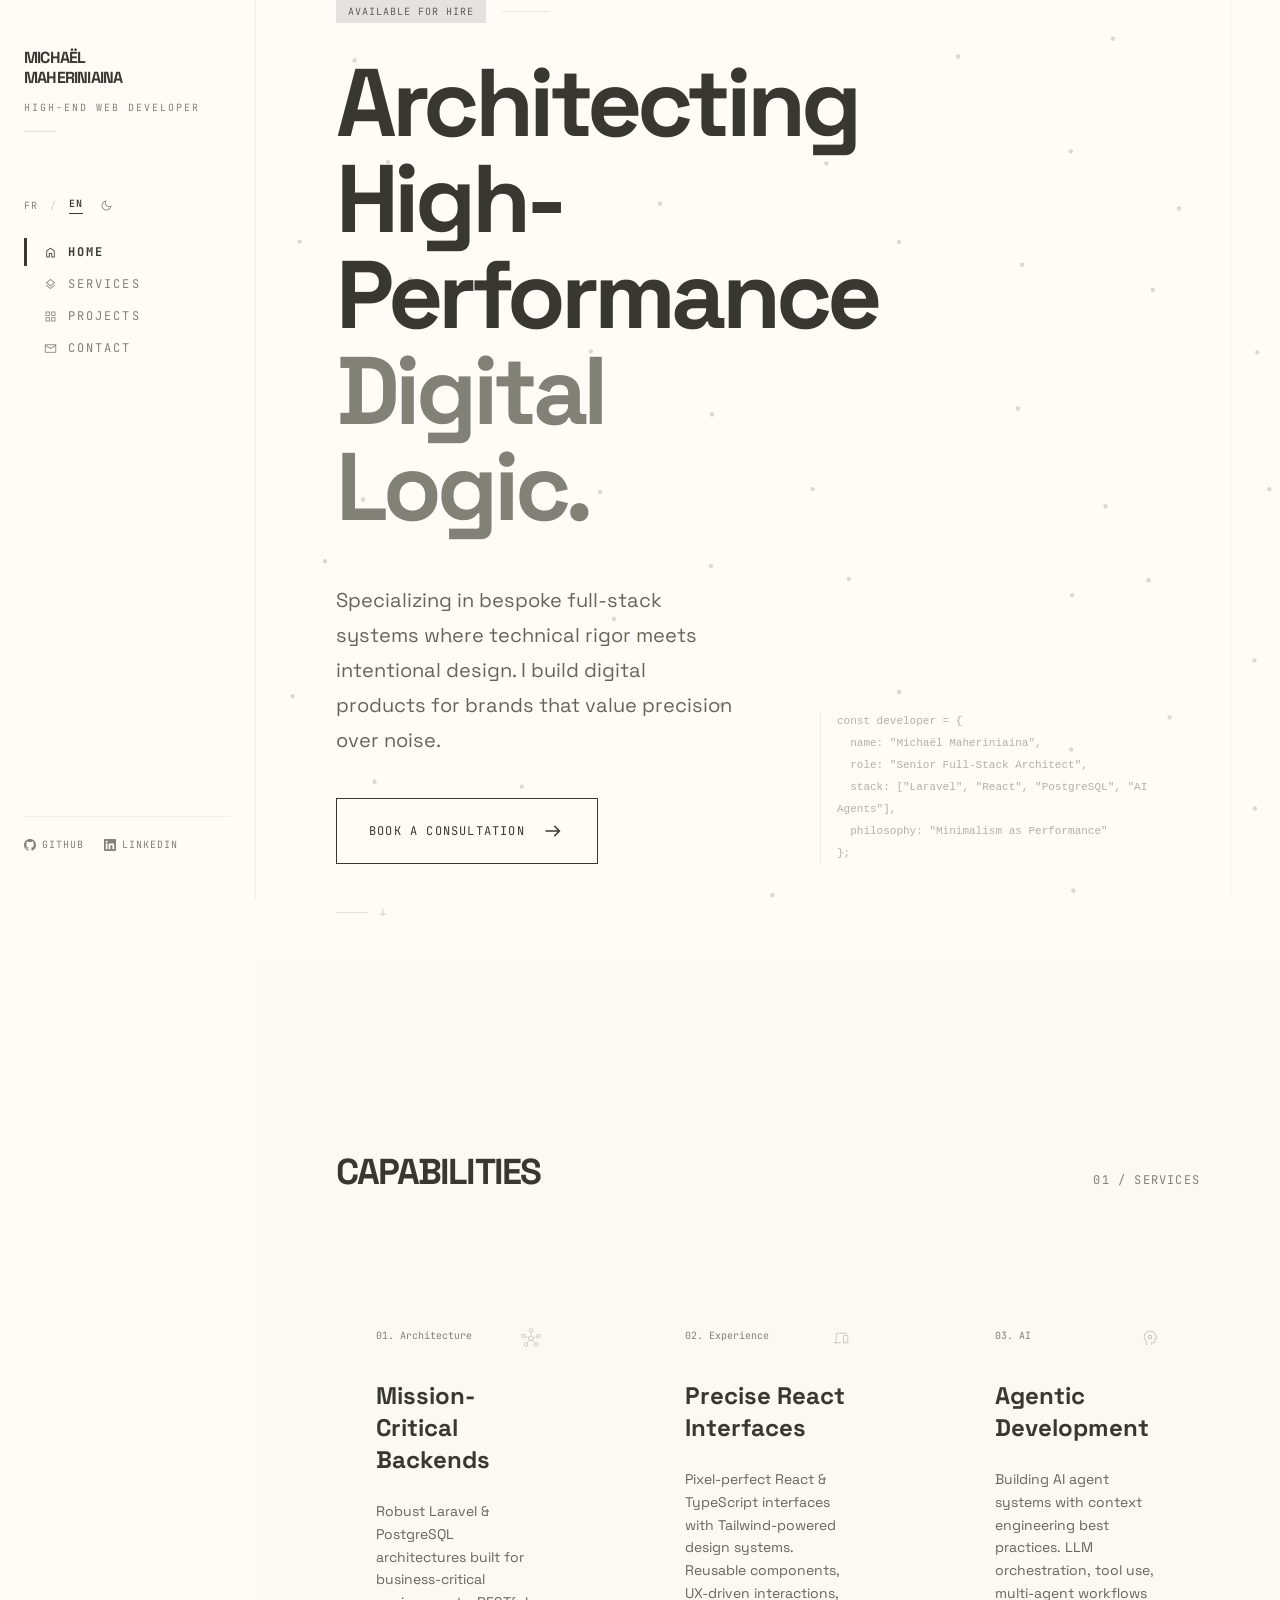
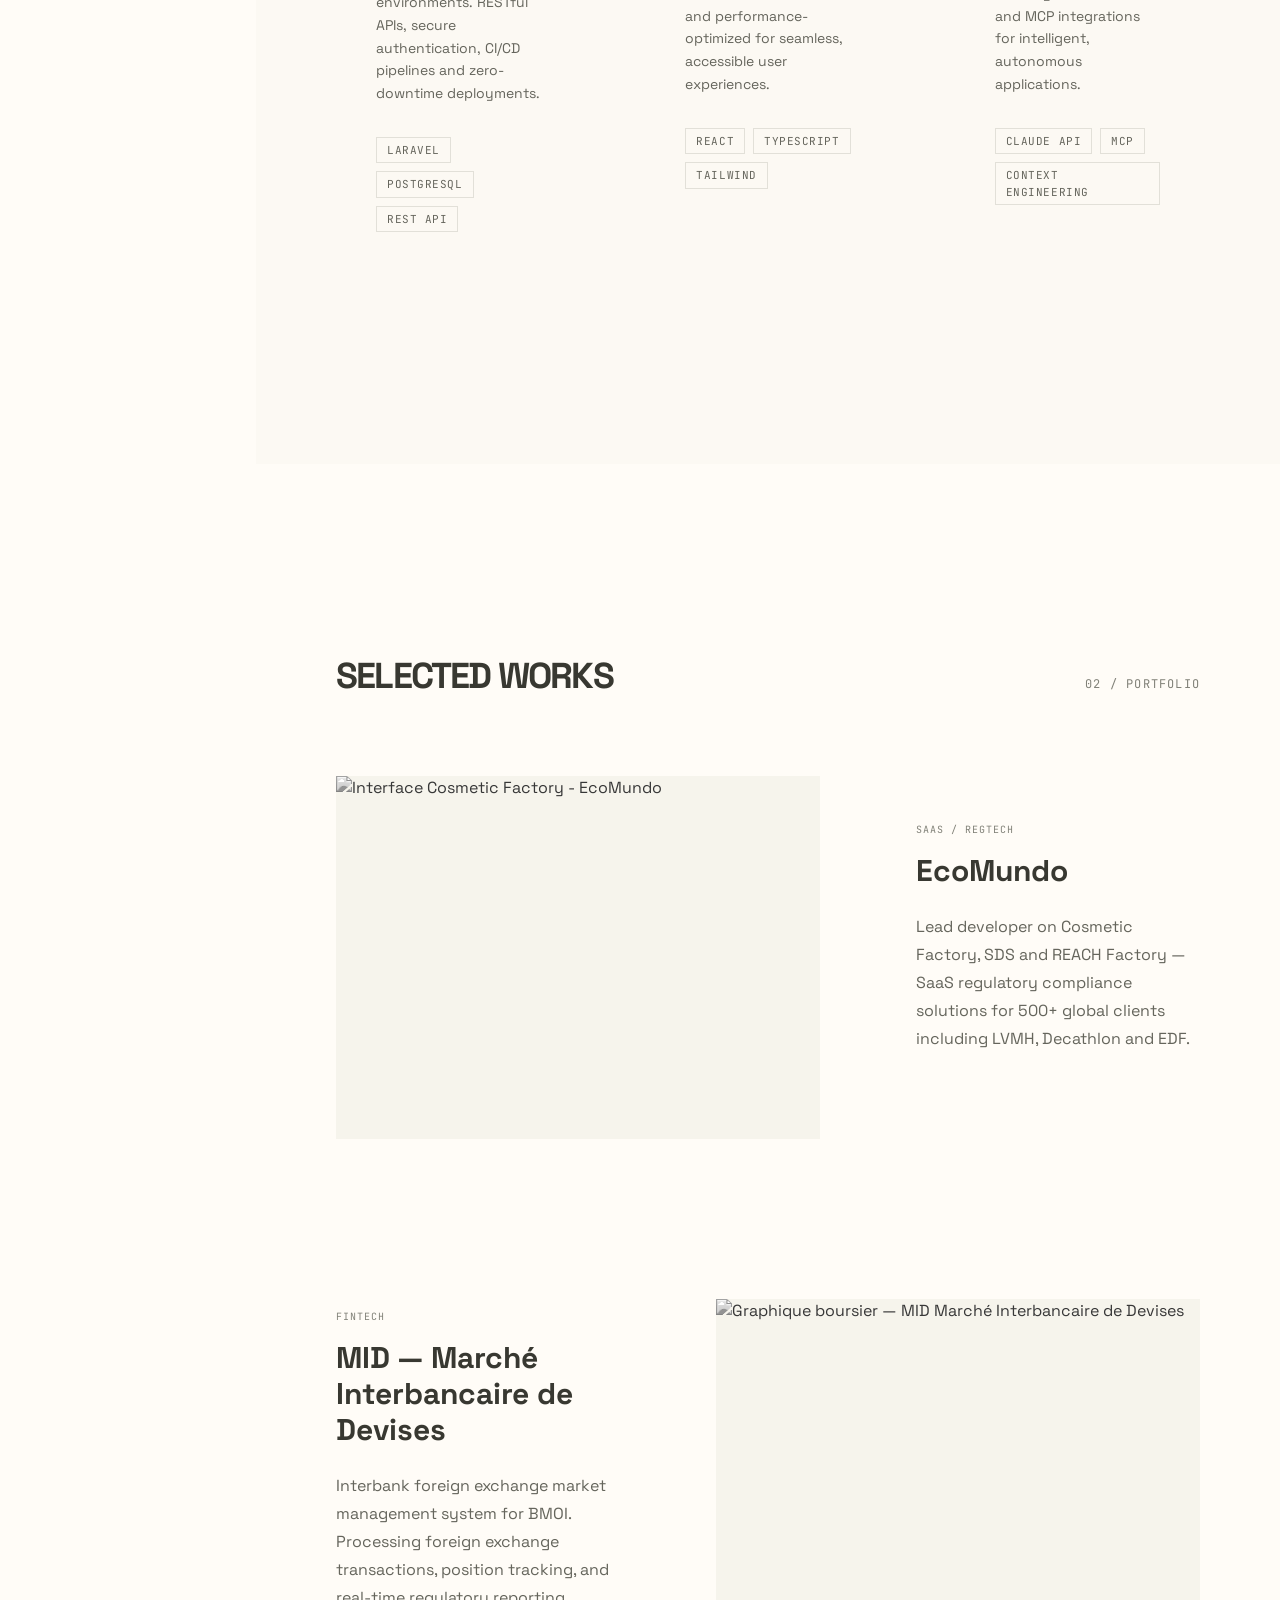
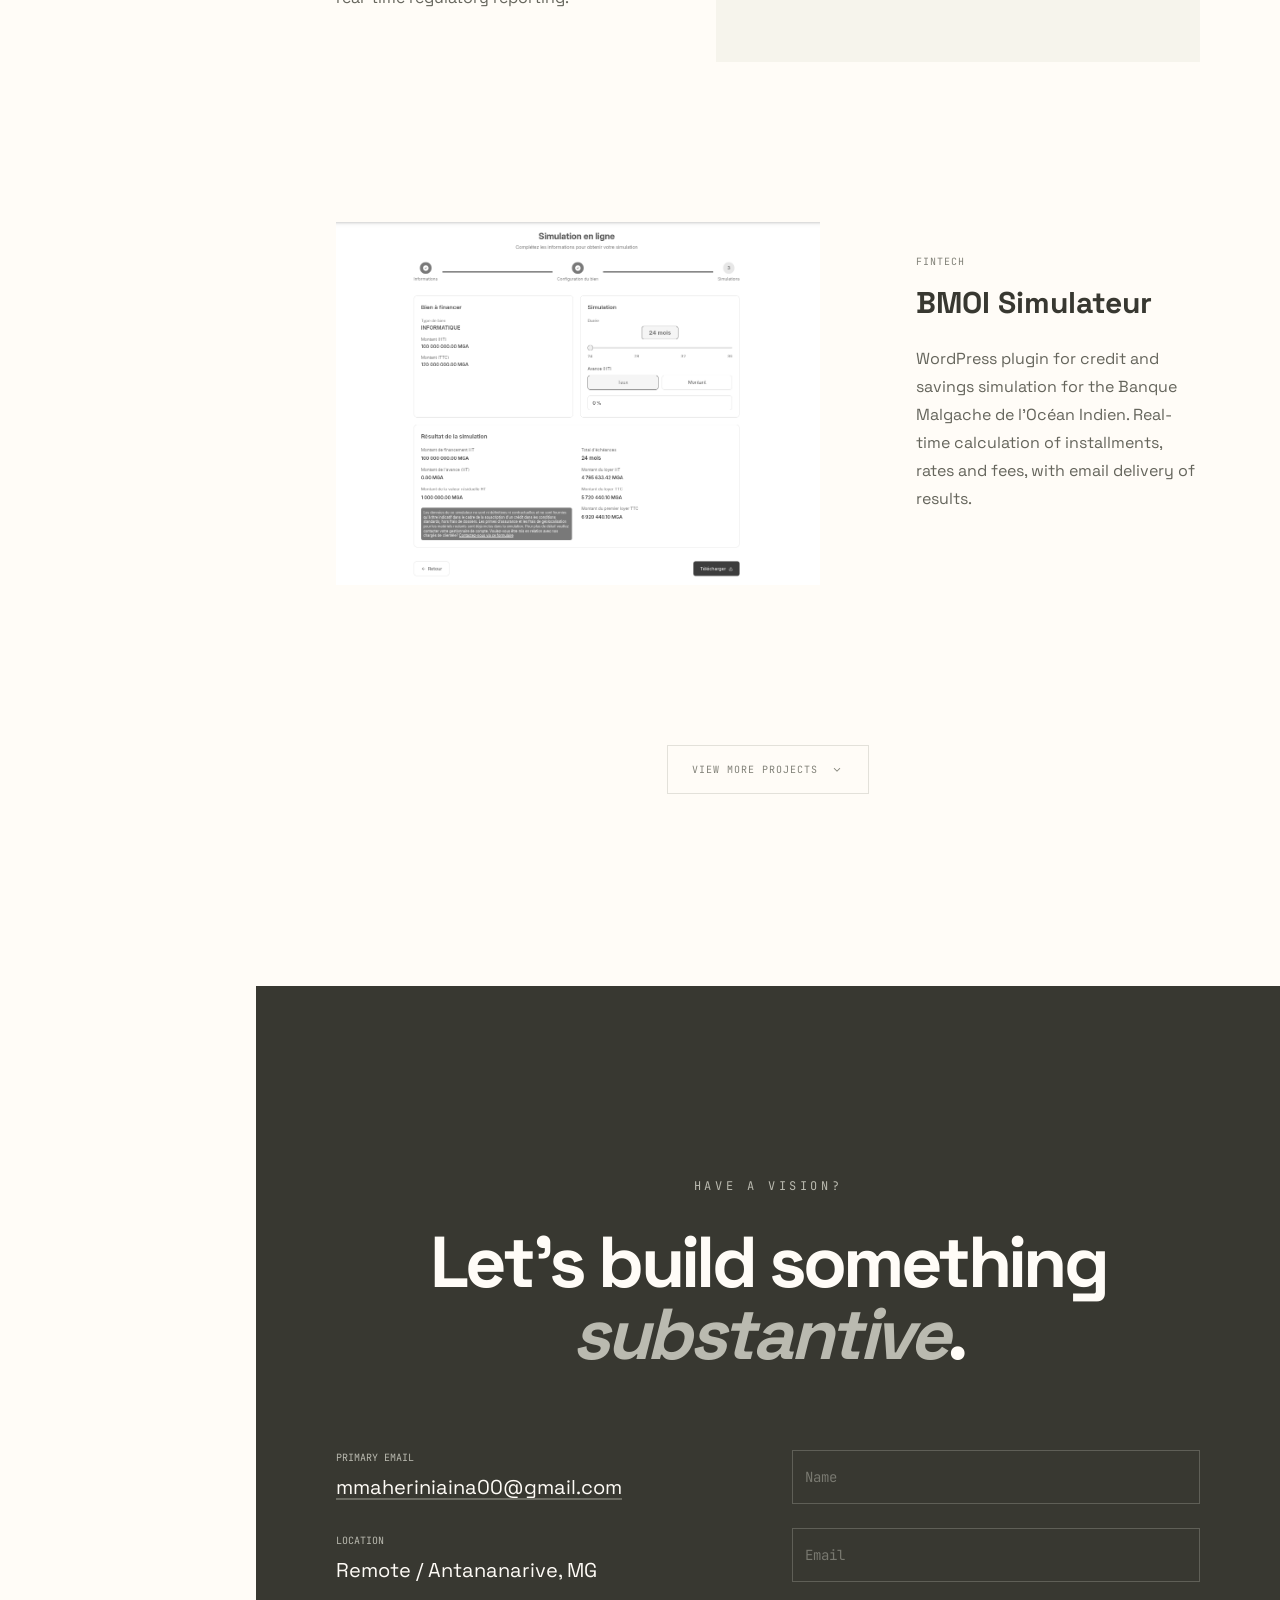
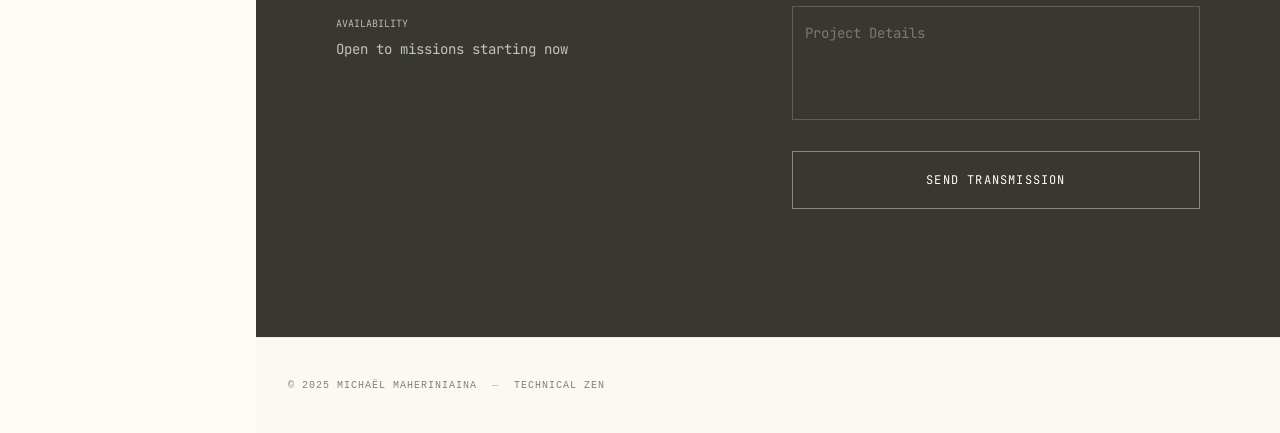
==== commit 9b8c115e: "nojekill" ====
--- a/en/index.html
+++ b/en/index.html
@@ -6,12 +6,12 @@
         document.documentElement.classList.replace('light', 'dark');
       }
     })();
-  </script><link href="https://fonts.googleapis.com/css2?family=Space+Grotesk:wght@300;400;500;600;700&family=JetBrains+Mono:wght@400;500&display=swap" rel="stylesheet"><link href="https://fonts.googleapis.com/css2?family=Material+Symbols+Outlined:wght,FILL@100..700,0..1&display=swap" rel="stylesheet"><link rel="stylesheet" href="/_astro/SplashCursor.DcIMUoEL.css"></head> <body class="font-body selection:bg-primary-container selection:text-on-primary-container"> <canvas id="splash-canvas" data-astro-cid-gy6337wa></canvas>  <script type="module">const c=document.getElementById("splash-canvas"),e=c.getContext("2d");let m=window.innerWidth,g=window.innerHeight;c.width=m;c.height=g;let r=-200,d=-200,h=-200,l=-200,w=-200,x=-200,f=!1,p=!1;const a=[],s=[];function k(){return document.documentElement.classList.contains("dark")}function y(){return k()?"186,186,176":"129,129,120"}function L(){return k()?"232,230,220":"56,56,49"}class E{x;y;vx;vy;radius;life;decay;constructor(t,n,o=1){this.x=t,this.y=n;const u=Math.random()*Math.PI*2,M=(Math.random()*1.2+.3)*o;this.vx=Math.cos(u)*M,this.vy=Math.sin(u)*M,this.radius=Math.random()*5+2,this.life=1,this.decay=.008+Math.random()*.01}update(){this.x+=this.vx,this.y+=this.vy,this.vx*=.94,this.vy*=.94,this.life-=this.decay}draw(){if(this.life<=0)return;e.beginPath(),e.arc(this.x,this.y,this.radius,0,Math.PI*2);const t=this.life*this.life*this.life;e.fillStyle=`rgba(${y()},${(t*.45).toFixed(3)})`,e.fill()}get dead(){return this.life<=0}}class b{x;y;radius;maxRadius;life;constructor(t,n){this.x=t,this.y=n,this.radius=0,this.maxRadius=40+Math.random()*20,this.life=1}update(){this.radius+=1.6,this.life=Math.max(0,1-this.radius/this.maxRadius)}draw(){this.life<=0||(e.beginPath(),e.arc(this.x,this.y,this.radius,0,Math.PI*2),e.strokeStyle=`rgba(${y()},${(this.life*.5).toFixed(3)})`,e.lineWidth=1,e.stroke())}get dead(){return this.life<=0}}function R(){const i=L(),t=y(),n=f?18:14,o=p?.9:.45;e.beginPath(),e.arc(w,x,n,0,Math.PI*2),e.strokeStyle=`rgba(${t},${o})`,e.lineWidth=f?1.5:1,e.stroke();const u=f?2:2.5;e.beginPath(),e.arc(h,l,u,0,Math.PI*2),e.fillStyle=`rgba(${i},0.85)`,e.fill()}let v,P=0;function I(i){if(e.clearRect(0,0,m,g),h+=(r-h)*.35,l+=(d-l)*.35,w+=(r-w)*.1,x+=(d-x)*.1,i-P>28){const t=r-h,n=d-l,o=Math.sqrt(t*t+n*n);o>1.5&&a.push(new E(h,l,Math.min(o*.04,2))),P=i}for(let t=a.length-1;t>=0;t--)a[t].update(),a[t].draw(),a[t].dead&&a.splice(t,1);for(let t=s.length-1;t>=0;t--)s[t].update(),s[t].draw(),s[t].dead&&s.splice(t,1);R(),v=requestAnimationFrame(I)}v=requestAnimationFrame(I);window.addEventListener("mousemove",i=>{r=i.clientX,d=i.clientY});window.addEventListener("mousedown",()=>{p=!0;for(let i=0;i<12;i++)a.push(new E(r,d,3));s.push(new b(r,d)),s.push(new b(r,d)),s[s.length-1].maxRadius=25});window.addEventListener("mouseup",()=>{p=!1});document.addEventListener("mouseover",i=>{f=!!i.target.closest('a, button, [role="button"], input, textarea, select, label')});window.addEventListener("resize",()=>{m=window.innerWidth,g=window.innerHeight,c.width=m,c.height=g});document.addEventListener("astro:before-swap",()=>{cancelAnimationFrame(v)});</script> <canvas id="noise-bg" aria-hidden="true" style="position:fixed;inset:0;width:100%;height:100%;z-index:0;pointer-events:none;"></canvas> <script type="module">const f=document.getElementById("noise-bg"),n=f.getContext("2d"),_=Math.PI*2,i=150,O=2.2,U=.18,u=220,z=2.5,S=.008,T=.72,C=70,D=.002,F=.18;let x=[],M="",v=1,r=0,l=0,P=0;const o={x:-9999,y:-9999,vx:0,vy:0};let I=0,L=0;function q(){return getComputedStyle(document.documentElement).getPropertyValue("--color-on-surface").trim()||"#383831"}const X=new MutationObserver(()=>{M=q()});X.observe(document.documentElement,{attributes:!0,attributeFilter:["class"]});function H(){x=[];const e=Math.ceil(r/i)+1,s=Math.ceil(l/i)+1,c=(r-(e-1)*i)/2,a=(l-(s-1)*i)/2;for(let d=0;d<s;d++)for(let t=0;t<e;t++){const m=c+t*i,y=a+d*i;x.push({ox:m,oy:y,x:m,y,vx:0,vy:0,phase:Math.random()*_,freq:.6+Math.random()*.8})}}function N(){v=Math.min(window.devicePixelRatio||1,2),r=window.innerWidth,l=window.innerHeight,f.width=r*v,f.height=l*v,f.style.width=r+"px",f.style.height=l+"px",n.scale(v,v),H()}const V=new ResizeObserver(N);V.observe(document.documentElement);function W(){const e=o.x,s=o.y,c=o.vx,a=o.vy,d=c*c+a*a;for(const t of x){const m=t.ox+Math.sin(P*D*t.freq+t.phase)*C,y=t.oy+Math.cos(P*D*t.freq+t.phase*1.37)*C,h=e-t.x,p=s-t.y,w=h*h+p*p;if(w<u*u&&w>0){const b=Math.sqrt(w),R=(u-b)/u,g=R*R,A=g*z;t.vx-=h/b*A,t.vy-=p/b*A,d>.01&&(t.vx+=c*g*F,t.vy+=a*g*F)}t.vx+=(m-t.x)*S,t.vy+=(y-t.y)*S,t.vx*=T,t.vy*=T,t.x+=t.vx,t.y+=t.vy}P++}function Y(){n.clearRect(0,0,r,l),n.globalAlpha=U,n.fillStyle=M,n.beginPath();for(const e of x)n.moveTo(e.x+O,e.y),n.arc(e.x,e.y,O,0,_);n.fill(),n.globalAlpha=1}const G=window.matchMedia("(prefers-reduced-motion: reduce)").matches;function E(){W(),Y(),L=requestAnimationFrame(E)}document.addEventListener("visibilitychange",()=>{document.hidden?cancelAnimationFrame(L):G||E()});window.addEventListener("pointermove",e=>{const s=performance.now();if(s-I<16)return;const c=s-I||16;o.vx=(e.clientX-o.x)/c,o.vy=(e.clientY-o.y)/c,I=s,o.x=e.clientX,o.y=e.clientY},{passive:!0});window.addEventListener("pointerleave",()=>{o.x=-9999,o.y=-9999,o.vx=0,o.vy=0});M=q();N();G?Y():E();</script> <nav class="hidden md:flex flex-col h-full py-12 px-6 fixed left-0 top-0 w-64 border-r border-outline-variant/20 bg-background z-50"> <div class="mb-16"> <h1 class="text-base font-black tracking-tighter text-on-surface uppercase font-headline leading-tight">Michaël<br>MAHERINIAINA</h1> <p class="font-label text-[10px] uppercase tracking-[0.2em] text-outline mt-3">High-End Web Developer</p> <div class="w-8 h-[1px] bg-outline-variant/40 mt-4"></div> </div> <div class="mb-6 flex items-center gap-4"> <div class="flex items-center space-x-3 font-label text-[10px] uppercase tracking-widest" aria-label="Language switcher">  <a class="text-outline hover:text-on-surface transition-colors" href="/" aria-label="Passer au français">FR</a> <span class="text-outline/40">/</span> <span class="text-on-surface font-semibold border-b border-on-surface pb-0.5 select-none">EN</span>  </div> <button id="theme-toggle" aria-label="Toggle theme" class="flex items-center gap-1.5 font-label text-[10px] uppercase tracking-[0.2em] text-outline hover:text-on-surface transition-colors cursor-pointer"> <span id="theme-icon" class="material-symbols-outlined" style="font-size:15px;line-height:1;font-variation-settings:'FILL' 0,'wght' 300,'GRAD' 0,'opsz' 15;">dark_mode</span> </button> <script type="module">const o=document.getElementById("theme-toggle"),e=document.getElementById("theme-icon");function n(){e&&(e.textContent=document.documentElement.classList.contains("dark")?"light_mode":"dark_mode")}n();o?.addEventListener("click",()=>{const t=document.documentElement.classList.toggle("dark");document.documentElement.classList.toggle("light",!t),localStorage.setItem("theme",t?"dark":"light"),n()});</script> </div> <div class="flex flex-col space-y-1 flex-grow"> <a class="nav-link active" href="#hero" data-nav-link="hero"> <span class="material-symbols-outlined nav-icon">home</span> <span class="text-xs">Home</span> </a><a class="nav-link" href="#services" data-nav-link="services"> <span class="material-symbols-outlined nav-icon">layers</span> <span class="text-xs">Services</span> </a><a class="nav-link" href="#projects" data-nav-link="projects"> <span class="material-symbols-outlined nav-icon">grid_view</span> <span class="text-xs">Projects</span> </a><a class="nav-link" href="#contact" data-nav-link="contact"> <span class="material-symbols-outlined nav-icon">mail</span> <span class="text-xs">Contact</span> </a> </div> <div class="mt-auto space-y-6">  <div class="flex items-center pt-5 border-t border-outline-variant/20"> <div class="flex items-center space-x-5"> <a class="font-label text-[10px] uppercase tracking-widest text-outline hover:text-on-surface transition-colors flex items-center space-x-1.5" href="https://github.com/mmaheriniaina00" aria-label="GitHub"> <svg width="12" height="12" viewBox="0 0 24 24" fill="currentColor" aria-hidden="true"><path d="M12 0C5.37 0 0 5.37 0 12c0 5.31 3.435 9.795 8.205 11.385.6.105.825-.255.825-.57 0-.285-.015-1.23-.015-2.235-3.015.555-3.795-.735-4.035-1.41-.135-.345-.72-1.41-1.23-1.695-.42-.225-1.02-.78-.015-.795.945-.015 1.62.87 1.845 1.23 1.08 1.815 2.805 1.305 3.495.99.105-.78.42-1.305.765-1.605-2.67-.3-5.46-1.335-5.46-5.925 0-1.305.465-2.385 1.23-3.225-.12-.3-.54-1.53.12-3.18 0 0 1.005-.315 3.3 1.23.96-.27 1.98-.405 3-.405s2.04.135 3 .405c2.295-1.56 3.3-1.23 3.3-1.23.66 1.65.24 2.88.12 3.18.765.84 1.23 1.905 1.23 3.225 0 4.605-2.805 5.625-5.475 5.925.435.375.81 1.095.81 2.22 0 1.605-.015 2.895-.015 3.3 0 .315.225.69.825.57A12.02 12.02 0 0 0 24 12c0-6.63-5.37-12-12-12z"/></svg> <span>GitHub</span> </a><a class="font-label text-[10px] uppercase tracking-widest text-outline hover:text-on-surface transition-colors flex items-center space-x-1.5" href="https://www.linkedin.com/in/michael-maheriniaina/" aria-label="LinkedIn"> <svg width="12" height="12" viewBox="0 0 24 24" fill="currentColor" aria-hidden="true"><path d="M20.447 20.452h-3.554v-5.569c0-1.328-.027-3.037-1.852-3.037-1.853 0-2.136 1.445-2.136 2.939v5.667H9.351V9h3.414v1.561h.046c.477-.9 1.637-1.85 3.37-1.85 3.601 0 4.267 2.37 4.267 5.455v6.286zM5.337 7.433a2.062 2.062 0 0 1-2.063-2.065 2.064 2.064 0 1 1 2.063 2.065zm1.782 13.019H3.555V9h3.564v11.452zM22.225 0H1.771C.792 0 0 .774 0 1.729v20.542C0 23.227.792 24 1.771 24h20.451C23.2 24 24 23.227 24 22.271V1.729C24 .774 23.2 0 22.222 0h.003z"/></svg> <span>LinkedIn</span> </a> </div> </div> </div> </nav> <header class="md:hidden sticky top-0 bg-surface z-50 flex justify-between items-center px-6 py-4 border-b border-outline-variant/10"> <h1 class="font-headline font-bold text-lg tracking-tighter uppercase">Technical Zen</h1> <div class="flex items-center space-x-4"> <div class="flex items-center space-x-3 font-label text-[10px] uppercase tracking-widest" aria-label="Language switcher">  <a class="text-outline hover:text-on-surface transition-colors" href="/" aria-label="Passer au français">FR</a> <span class="text-outline/40">/</span> <span class="text-on-surface font-semibold border-b border-on-surface pb-0.5 select-none">EN</span>  </div> <button id="theme-toggle" aria-label="Toggle theme" class="flex items-center gap-1.5 font-label text-[10px] uppercase tracking-[0.2em] text-outline hover:text-on-surface transition-colors cursor-pointer"> <span id="theme-icon" class="material-symbols-outlined" style="font-size:15px;line-height:1;font-variation-settings:'FILL' 0,'wght' 300,'GRAD' 0,'opsz' 15;">dark_mode</span> </button>  </div> </header> <main class="md:ml-64 min-h-screen relative"> <div class="fixed right-12 top-0 h-full w-[1px] bg-outline-variant/10 hidden lg:block"></div> <section class="relative px-8 lg:px-20 flex flex-col justify-center min-h-screen pb-24" id="hero" data-astro-cid-nlow4r3u> <div class="w-full flex flex-col lg:flex-row lg:items-end gap-20" data-astro-cid-nlow4r3u> <!-- Main content --> <div class="flex-1 min-w-0" data-astro-cid-nlow4r3u> <div class="mb-8 flex items-center space-x-4 hero-fade" style="--delay: 0ms" data-astro-cid-nlow4r3u> <span class="font-label text-[10px] uppercase tracking-widest text-primary px-3 py-1 bg-primary-container" data-astro-cid-nlow4r3u>Available for Hire</span> <span class="w-12 h-[1px] bg-outline-variant/30" data-astro-cid-nlow4r3u></span> <span class="font-label text-[10px] uppercase tracking-widest text-outline" title="Portfolio version" data-astro-cid-nlow4r3u>v2.0.24</span> </div> <h2 class="font-headline text-5xl md:text-7xl lg:text-8xl font-bold tracking-tighter leading-[1.0] text-on-background mb-12" data-astro-cid-nlow4r3u> <span class="block hero-fade" style="--delay: 200ms" data-astro-cid-nlow4r3u>Architecting</span> <span class="block hero-fade" style="--delay: 320ms" data-astro-cid-nlow4r3u>High-Performance</span> <span class="block text-outline hero-fade" style="--delay: 440ms" data-astro-cid-nlow4r3u>Digital Logic.</span> </h2> <p class="text-lg md:text-xl text-on-surface-variant leading-[1.75] mb-10 max-w-xl hero-fade" style="--delay: 580ms" data-astro-cid-nlow4r3u> Specializing in bespoke full-stack systems where technical rigor meets intentional design. I build digital products for brands that value precision over noise. </p> <div class="hero-fade" style="--delay: 700ms" data-astro-cid-nlow4r3u> <a class="inline-flex items-center space-x-4 border border-on-background text-on-background px-8 py-5 group hover:bg-on-background hover:text-surface transition-all duration-300" href="#contact" data-astro-cid-nlow4r3u> <span class="font-label text-xs uppercase tracking-widest" data-astro-cid-nlow4r3u>Book a Consultation</span> <span class="material-symbols-outlined group-hover:translate-x-1 transition-transform" data-astro-cid-nlow4r3u>arrow_right_alt</span> </a> </div> </div> <!-- Code Snippet — right column on large screens --> <div class="lg:w-[380px] lg:flex-shrink-0 font-label text-[11px] text-on-surface-variant/50 leading-loose pl-4 border-l border-outline-variant/20 hero-fade" style="--delay: 840ms" data-astro-cid-nlow4r3u> <code class="block" data-astro-cid-nlow4r3u>
+  </script><link href="https://fonts.googleapis.com/css2?family=Space+Grotesk:wght@300;400;500;600;700&family=JetBrains+Mono:wght@400;500&display=swap" rel="stylesheet"><link href="https://fonts.googleapis.com/css2?family=Material+Symbols+Outlined:wght,FILL@100..700,0..1&display=swap" rel="stylesheet"><link rel="stylesheet" href="/_astro/SplashCursor.DcIMUoEL.css"></head> <body class="font-body selection:bg-primary-container selection:text-on-primary-container"> <canvas id="splash-canvas" data-astro-cid-gy6337wa></canvas>  <script type="module">const c=document.getElementById("splash-canvas"),e=c.getContext("2d");let m=window.innerWidth,g=window.innerHeight;c.width=m;c.height=g;let r=-200,d=-200,h=-200,l=-200,w=-200,x=-200,f=!1,p=!1;const a=[],s=[];function k(){return document.documentElement.classList.contains("dark")}function y(){return k()?"186,186,176":"129,129,120"}function L(){return k()?"232,230,220":"56,56,49"}class E{x;y;vx;vy;radius;life;decay;constructor(t,n,o=1){this.x=t,this.y=n;const u=Math.random()*Math.PI*2,M=(Math.random()*1.2+.3)*o;this.vx=Math.cos(u)*M,this.vy=Math.sin(u)*M,this.radius=Math.random()*5+2,this.life=1,this.decay=.008+Math.random()*.01}update(){this.x+=this.vx,this.y+=this.vy,this.vx*=.94,this.vy*=.94,this.life-=this.decay}draw(){if(this.life<=0)return;e.beginPath(),e.arc(this.x,this.y,this.radius,0,Math.PI*2);const t=this.life*this.life*this.life;e.fillStyle=`rgba(${y()},${(t*.45).toFixed(3)})`,e.fill()}get dead(){return this.life<=0}}class b{x;y;radius;maxRadius;life;constructor(t,n){this.x=t,this.y=n,this.radius=0,this.maxRadius=40+Math.random()*20,this.life=1}update(){this.radius+=1.6,this.life=Math.max(0,1-this.radius/this.maxRadius)}draw(){this.life<=0||(e.beginPath(),e.arc(this.x,this.y,this.radius,0,Math.PI*2),e.strokeStyle=`rgba(${y()},${(this.life*.5).toFixed(3)})`,e.lineWidth=1,e.stroke())}get dead(){return this.life<=0}}function R(){const i=L(),t=y(),n=f?18:14,o=p?.9:.45;e.beginPath(),e.arc(w,x,n,0,Math.PI*2),e.strokeStyle=`rgba(${t},${o})`,e.lineWidth=f?1.5:1,e.stroke();const u=f?2:2.5;e.beginPath(),e.arc(h,l,u,0,Math.PI*2),e.fillStyle=`rgba(${i},0.85)`,e.fill()}let v,P=0;function I(i){if(e.clearRect(0,0,m,g),h+=(r-h)*.35,l+=(d-l)*.35,w+=(r-w)*.1,x+=(d-x)*.1,i-P>28){const t=r-h,n=d-l,o=Math.sqrt(t*t+n*n);o>1.5&&a.push(new E(h,l,Math.min(o*.04,2))),P=i}for(let t=a.length-1;t>=0;t--)a[t].update(),a[t].draw(),a[t].dead&&a.splice(t,1);for(let t=s.length-1;t>=0;t--)s[t].update(),s[t].draw(),s[t].dead&&s.splice(t,1);R(),v=requestAnimationFrame(I)}v=requestAnimationFrame(I);window.addEventListener("mousemove",i=>{r=i.clientX,d=i.clientY});window.addEventListener("mousedown",()=>{p=!0;for(let i=0;i<12;i++)a.push(new E(r,d,3));s.push(new b(r,d)),s.push(new b(r,d)),s[s.length-1].maxRadius=25});window.addEventListener("mouseup",()=>{p=!1});document.addEventListener("mouseover",i=>{f=!!i.target.closest('a, button, [role="button"], input, textarea, select, label')});window.addEventListener("resize",()=>{m=window.innerWidth,g=window.innerHeight,c.width=m,c.height=g});document.addEventListener("astro:before-swap",()=>{cancelAnimationFrame(v)});</script> <canvas id="noise-bg" aria-hidden="true" style="position:fixed;inset:0;width:100%;height:100%;z-index:0;pointer-events:none;"></canvas> <script type="module">const f=document.getElementById("noise-bg"),n=f.getContext("2d"),_=Math.PI*2,i=150,O=2.2,U=.18,u=220,z=2.5,S=.008,T=.72,C=70,D=.002,F=.18;let x=[],M="",v=1,r=0,l=0,P=0;const o={x:-9999,y:-9999,vx:0,vy:0};let I=0,L=0;function q(){return getComputedStyle(document.documentElement).getPropertyValue("--color-on-surface").trim()||"#383831"}const X=new MutationObserver(()=>{M=q()});X.observe(document.documentElement,{attributes:!0,attributeFilter:["class"]});function H(){x=[];const e=Math.ceil(r/i)+1,s=Math.ceil(l/i)+1,c=(r-(e-1)*i)/2,a=(l-(s-1)*i)/2;for(let d=0;d<s;d++)for(let t=0;t<e;t++){const m=c+t*i,y=a+d*i;x.push({ox:m,oy:y,x:m,y,vx:0,vy:0,phase:Math.random()*_,freq:.6+Math.random()*.8})}}function N(){v=Math.min(window.devicePixelRatio||1,2),r=window.innerWidth,l=window.innerHeight,f.width=r*v,f.height=l*v,f.style.width=r+"px",f.style.height=l+"px",n.scale(v,v),H()}const V=new ResizeObserver(N);V.observe(document.documentElement);function W(){const e=o.x,s=o.y,c=o.vx,a=o.vy,d=c*c+a*a;for(const t of x){const m=t.ox+Math.sin(P*D*t.freq+t.phase)*C,y=t.oy+Math.cos(P*D*t.freq+t.phase*1.37)*C,h=e-t.x,p=s-t.y,w=h*h+p*p;if(w<u*u&&w>0){const b=Math.sqrt(w),R=(u-b)/u,g=R*R,A=g*z;t.vx-=h/b*A,t.vy-=p/b*A,d>.01&&(t.vx+=c*g*F,t.vy+=a*g*F)}t.vx+=(m-t.x)*S,t.vy+=(y-t.y)*S,t.vx*=T,t.vy*=T,t.x+=t.vx,t.y+=t.vy}P++}function Y(){n.clearRect(0,0,r,l),n.globalAlpha=U,n.fillStyle=M,n.beginPath();for(const e of x)n.moveTo(e.x+O,e.y),n.arc(e.x,e.y,O,0,_);n.fill(),n.globalAlpha=1}const G=window.matchMedia("(prefers-reduced-motion: reduce)").matches;function E(){W(),Y(),L=requestAnimationFrame(E)}document.addEventListener("visibilitychange",()=>{document.hidden?cancelAnimationFrame(L):G||E()});window.addEventListener("pointermove",e=>{const s=performance.now();if(s-I<16)return;const c=s-I||16;o.vx=(e.clientX-o.x)/c,o.vy=(e.clientY-o.y)/c,I=s,o.x=e.clientX,o.y=e.clientY},{passive:!0});window.addEventListener("pointerleave",()=>{o.x=-9999,o.y=-9999,o.vx=0,o.vy=0});M=q();N();G?Y():E();</script> <nav class="hidden md:flex flex-col h-full py-12 px-6 fixed left-0 top-0 w-64 border-r border-outline-variant/20 bg-background z-50"> <div class="mb-16"> <h1 class="text-base font-black tracking-tighter text-on-surface uppercase font-headline leading-tight">Michaël<br>MAHERINIAINA</h1> <p class="font-label text-[10px] uppercase tracking-[0.2em] text-outline mt-3">High-End Web Developer</p> <div class="w-8 h-[1px] bg-outline-variant/40 mt-4"></div> </div> <div class="mb-6 flex items-center gap-4"> <div class="flex items-center space-x-3 font-label text-[10px] uppercase tracking-widest" aria-label="Language switcher">  <a class="text-outline hover:text-on-surface transition-colors" href="/" aria-label="Passer au français">FR</a> <span class="text-outline/40">/</span> <span class="text-on-surface font-semibold border-b border-on-surface pb-0.5 select-none">EN</span>  </div> <button id="theme-toggle" aria-label="Toggle theme" class="flex items-center gap-1.5 font-label text-[10px] uppercase tracking-[0.2em] text-outline hover:text-on-surface transition-colors cursor-pointer"> <span id="theme-icon" class="material-symbols-outlined" style="font-size:15px;line-height:1;font-variation-settings:'FILL' 0,'wght' 300,'GRAD' 0,'opsz' 15;">dark_mode</span> </button> <script type="module">const o=document.getElementById("theme-toggle"),e=document.getElementById("theme-icon");function n(){e&&(e.textContent=document.documentElement.classList.contains("dark")?"light_mode":"dark_mode")}n();o?.addEventListener("click",()=>{const t=document.documentElement.classList.toggle("dark");document.documentElement.classList.toggle("light",!t),localStorage.setItem("theme",t?"dark":"light"),n()});</script> </div> <div class="flex flex-col space-y-1 flex-grow"> <a class="nav-link active" href="#hero" data-nav-link="hero"> <span class="material-symbols-outlined nav-icon">home</span> <span class="text-xs">Home</span> </a><a class="nav-link" href="#services" data-nav-link="services"> <span class="material-symbols-outlined nav-icon">layers</span> <span class="text-xs">Services</span> </a><a class="nav-link" href="#projects" data-nav-link="projects"> <span class="material-symbols-outlined nav-icon">grid_view</span> <span class="text-xs">Projects</span> </a><a class="nav-link" href="#contact" data-nav-link="contact"> <span class="material-symbols-outlined nav-icon">mail</span> <span class="text-xs">Contact</span> </a> </div> <div class="mt-auto space-y-6">  <div class="flex items-center pt-5 border-t border-outline-variant/20"> <div class="flex items-center space-x-5"> <a class="font-label text-[10px] uppercase tracking-widest text-outline hover:text-on-surface transition-colors flex items-center space-x-1.5" href="https://github.com/mmaheriniaina00" aria-label="GitHub"> <svg width="12" height="12" viewBox="0 0 24 24" fill="currentColor" aria-hidden="true"><path d="M12 0C5.37 0 0 5.37 0 12c0 5.31 3.435 9.795 8.205 11.385.6.105.825-.255.825-.57 0-.285-.015-1.23-.015-2.235-3.015.555-3.795-.735-4.035-1.41-.135-.345-.72-1.41-1.23-1.695-.42-.225-1.02-.78-.015-.795.945-.015 1.62.87 1.845 1.23 1.08 1.815 2.805 1.305 3.495.99.105-.78.42-1.305.765-1.605-2.67-.3-5.46-1.335-5.46-5.925 0-1.305.465-2.385 1.23-3.225-.12-.3-.54-1.53.12-3.18 0 0 1.005-.315 3.3 1.23.96-.27 1.98-.405 3-.405s2.04.135 3 .405c2.295-1.56 3.3-1.23 3.3-1.23.66 1.65.24 2.88.12 3.18.765.84 1.23 1.905 1.23 3.225 0 4.605-2.805 5.625-5.475 5.925.435.375.81 1.095.81 2.22 0 1.605-.015 2.895-.015 3.3 0 .315.225.69.825.57A12.02 12.02 0 0 0 24 12c0-6.63-5.37-12-12-12z"/></svg> <span>GitHub</span> </a><a class="font-label text-[10px] uppercase tracking-widest text-outline hover:text-on-surface transition-colors flex items-center space-x-1.5" href="https://www.linkedin.com/in/michael-maheriniaina/" aria-label="LinkedIn"> <svg width="12" height="12" viewBox="0 0 24 24" fill="currentColor" aria-hidden="true"><path d="M20.447 20.452h-3.554v-5.569c0-1.328-.027-3.037-1.852-3.037-1.853 0-2.136 1.445-2.136 2.939v5.667H9.351V9h3.414v1.561h.046c.477-.9 1.637-1.85 3.37-1.85 3.601 0 4.267 2.37 4.267 5.455v6.286zM5.337 7.433a2.062 2.062 0 0 1-2.063-2.065 2.064 2.064 0 1 1 2.063 2.065zm1.782 13.019H3.555V9h3.564v11.452zM22.225 0H1.771C.792 0 0 .774 0 1.729v20.542C0 23.227.792 24 1.771 24h20.451C23.2 24 24 23.227 24 22.271V1.729C24 .774 23.2 0 22.222 0h.003z"/></svg> <span>LinkedIn</span> </a> </div> </div> </div> </nav> <header class="md:hidden sticky top-0 bg-surface z-50 flex justify-between items-center px-6 py-4 border-b border-outline-variant/10"> <h1 class="font-headline font-bold text-lg tracking-tighter uppercase">Technical Zen</h1> <div class="flex items-center space-x-4"> <div class="flex items-center space-x-3 font-label text-[10px] uppercase tracking-widest" aria-label="Language switcher">  <a class="text-outline hover:text-on-surface transition-colors" href="/" aria-label="Passer au français">FR</a> <span class="text-outline/40">/</span> <span class="text-on-surface font-semibold border-b border-on-surface pb-0.5 select-none">EN</span>  </div> <button id="theme-toggle" aria-label="Toggle theme" class="flex items-center gap-1.5 font-label text-[10px] uppercase tracking-[0.2em] text-outline hover:text-on-surface transition-colors cursor-pointer"> <span id="theme-icon" class="material-symbols-outlined" style="font-size:15px;line-height:1;font-variation-settings:'FILL' 0,'wght' 300,'GRAD' 0,'opsz' 15;">dark_mode</span> </button>  </div> </header> <main class="md:ml-64 min-h-screen relative"> <div class="fixed right-12 top-0 h-full w-[1px] bg-outline-variant/10 hidden lg:block"></div> <section class="relative px-8 lg:px-20 flex flex-col justify-center min-h-screen pb-24" id="hero" data-astro-cid-nlow4r3u> <div class="w-full flex flex-col lg:flex-row lg:items-end gap-20" data-astro-cid-nlow4r3u> <!-- Main content --> <div class="flex-1 min-w-0" data-astro-cid-nlow4r3u> <div class="mb-8 flex items-center space-x-4 hero-fade" style="--delay: 0ms" data-astro-cid-nlow4r3u> <span class="font-label text-[10px] uppercase tracking-widest text-primary px-3 py-1 bg-primary-container" data-astro-cid-nlow4r3u>Available for Hire</span> <span class="w-12 h-[1px] bg-outline-variant/30" data-astro-cid-nlow4r3u></span> <span class="font-label text-[10px] uppercase tracking-widest text-outline" title="Portfolio version" data-astro-cid-nlow4r3u></span> </div> <h2 class="font-headline text-5xl md:text-7xl lg:text-8xl font-bold tracking-tighter leading-[1.0] text-on-background mb-12" data-astro-cid-nlow4r3u> <span class="block hero-fade" style="--delay: 200ms" data-astro-cid-nlow4r3u>Architecting</span> <span class="block hero-fade" style="--delay: 320ms" data-astro-cid-nlow4r3u>High-Performance</span> <span class="block text-outline hero-fade" style="--delay: 440ms" data-astro-cid-nlow4r3u>Digital Logic.</span> </h2> <p class="text-lg md:text-xl text-on-surface-variant leading-[1.75] mb-10 max-w-xl hero-fade" style="--delay: 580ms" data-astro-cid-nlow4r3u> Specializing in bespoke full-stack systems where technical rigor meets intentional design. I build digital products for brands that value precision over noise. </p> <div class="hero-fade" style="--delay: 700ms" data-astro-cid-nlow4r3u> <a class="inline-flex items-center space-x-4 border border-on-background text-on-background px-8 py-5 group hover:bg-on-background hover:text-surface transition-all duration-300" href="#contact" data-astro-cid-nlow4r3u> <span class="font-label text-xs uppercase tracking-widest" data-astro-cid-nlow4r3u>Book a Consultation</span> <span class="material-symbols-outlined group-hover:translate-x-1 transition-transform" data-astro-cid-nlow4r3u>arrow_right_alt</span> </a> </div> </div> <!-- Code Snippet — right column on large screens --> <div class="lg:w-[380px] lg:flex-shrink-0 font-label text-[11px] text-on-surface-variant/50 leading-loose pl-4 border-l border-outline-variant/20 hero-fade" style="--delay: 840ms" data-astro-cid-nlow4r3u> <code class="block" data-astro-cid-nlow4r3u>
 const developer = {<br data-astro-cid-nlow4r3u>
 &nbsp;&nbsp;name: "Michaël Maheriniaina",<br data-astro-cid-nlow4r3u>
 &nbsp;&nbsp;role: "Senior Full-Stack Architect",<br data-astro-cid-nlow4r3u>
 &nbsp;&nbsp;stack: [&quot;Laravel&quot;, &quot;React&quot;, &quot;PostgreSQL&quot;, &quot;AI Agents&quot;],<br data-astro-cid-nlow4r3u>
 &nbsp;&nbsp;philosophy: "Minimalism as Performance"<br data-astro-cid-nlow4r3u> };
 </code> </div> </div> <!-- Scroll indicator --> <div class="absolute bottom-10 left-8 lg:left-20 font-label text-[10px] text-outline/40 tracking-widest flex items-center space-x-3 hero-fade" style="--delay: 880ms" data-astro-cid-nlow4r3u> <span class="w-8 h-[1px] bg-outline/20" data-astro-cid-nlow4r3u></span> <span data-astro-cid-nlow4r3u>↓</span> </div> </section> <section class="bg-surface-container-low min-h-screen py-48 px-8 lg:px-20 flex items-center" id="services"> <div class="max-w-6xl mx-auto w-full"> <div class="flex flex-col md:flex-row justify-between items-baseline mb-24 gap-8"> <h3 class="font-headline text-4xl font-bold tracking-tighter uppercase">Capabilities</h3> <p class="font-label text-xs text-outline uppercase tracking-widest">01 / Services</p> </div> <div class="grid md:grid-cols-3 gap-16"> <div class="bg-surface-container-low p-10 hover:bg-surface transition-colors duration-300 group"> <div class="flex items-start justify-between mb-8"> <span class="font-label text-[10px] text-outline">01. Architecture</span> <span class="material-symbols-outlined text-outline-variant group-hover:text-primary transition-colors duration-300" style="font-size:20px;font-variation-settings:'FILL' 0,'wght' 200,'GRAD' 0,'opsz' 20;">hub</span> </div> <h4 class="font-headline text-2xl font-bold mb-6">Mission-Critical Backends</h4> <p class="text-on-surface-variant text-sm leading-relaxed mb-8">Robust Laravel &amp; PostgreSQL architectures built for business-critical environments. RESTful APIs, secure authentication, CI/CD pipelines and zero-downtime deployments.</p> <div class="flex flex-wrap gap-2"> <span class="text-[11px] font-label uppercase tracking-wider px-2.5 py-1 border border-outline-variant/40 text-on-surface-variant">Laravel</span><span class="text-[11px] font-label uppercase tracking-wider px-2.5 py-1 border border-outline-variant/40 text-on-surface-variant">PostgreSQL</span><span class="text-[11px] font-label uppercase tracking-wider px-2.5 py-1 border border-outline-variant/40 text-on-surface-variant">REST API</span> </div> </div><div class="bg-surface-container-low p-10 hover:bg-surface transition-colors duration-300 group"> <div class="flex items-start justify-between mb-8"> <span class="font-label text-[10px] text-outline">02. Experience</span> <span class="material-symbols-outlined text-outline-variant group-hover:text-primary transition-colors duration-300" style="font-size:20px;font-variation-settings:'FILL' 0,'wght' 200,'GRAD' 0,'opsz' 20;">devices</span> </div> <h4 class="font-headline text-2xl font-bold mb-6">Precise React Interfaces</h4> <p class="text-on-surface-variant text-sm leading-relaxed mb-8">Pixel-perfect React &amp; TypeScript interfaces with Tailwind-powered design systems. Reusable components, UX-driven interactions, and performance-optimized for seamless, accessible user experiences.</p> <div class="flex flex-wrap gap-2"> <span class="text-[11px] font-label uppercase tracking-wider px-2.5 py-1 border border-outline-variant/40 text-on-surface-variant">React</span><span class="text-[11px] font-label uppercase tracking-wider px-2.5 py-1 border border-outline-variant/40 text-on-surface-variant">TypeScript</span><span class="text-[11px] font-label uppercase tracking-wider px-2.5 py-1 border border-outline-variant/40 text-on-surface-variant">Tailwind</span> </div> </div><div class="bg-surface-container-low p-10 hover:bg-surface transition-colors duration-300 group"> <div class="flex items-start justify-between mb-8"> <span class="font-label text-[10px] text-outline">03. AI</span> <span class="material-symbols-outlined text-outline-variant group-hover:text-primary transition-colors duration-300" style="font-size:20px;font-variation-settings:'FILL' 0,'wght' 200,'GRAD' 0,'opsz' 20;">psychology</span> </div> <h4 class="font-headline text-2xl font-bold mb-6">Agentic Development</h4> <p class="text-on-surface-variant text-sm leading-relaxed mb-8">Building AI agent systems with context engineering best practices. LLM orchestration, tool use, multi-agent workflows and MCP integrations for intelligent, autonomous applications.</p> <div class="flex flex-wrap gap-2"> <span class="text-[11px] font-label uppercase tracking-wider px-2.5 py-1 border border-outline-variant/40 text-on-surface-variant">Claude API</span><span class="text-[11px] font-label uppercase tracking-wider px-2.5 py-1 border border-outline-variant/40 text-on-surface-variant">MCP</span><span class="text-[11px] font-label uppercase tracking-wider px-2.5 py-1 border border-outline-variant/40 text-on-surface-variant">Context Engineering</span> </div> </div> </div> </div> </section> <section class="py-48 px-8 lg:px-20" id="projects"> <div class="max-w-6xl mx-auto"> <div class="flex flex-col md:flex-row justify-between items-baseline mb-20 gap-8"> <h3 class="font-headline text-4xl font-bold tracking-tighter uppercase">Selected Works</h3> <p class="font-label text-xs text-outline uppercase tracking-widest">02 / Portfolio</p> </div> <div class="space-y-40" id="projects-list"> <div class> <div class="grid md:grid-cols-12 gap-12 items-center" data-astro-cid-mspuyifq> <!-- Image --> <div class="md:col-span-7 bg-surface-container relative group" data-astro-cid-mspuyifq> <div class="aspect-[4/3] overflow-hidden" data-astro-cid-mspuyifq> <img alt="Interface Cosmetic Factory - EcoMundo" class="project-img w-full h-full object-cover filter grayscale transition-all duration-700" src="https://cdn.prod.website-files.com/644025ff6497dd0386cb0a6f/659bc271dc2cefbdf6884b4e_Visuel-COSMETIC-Factory_19.30_Tablette-labo_2019.webp" data-astro-cid-mspuyifq> </div> <div class="absolute inset-0 bg-on-background/5 opacity-0 group-hover:opacity-100 transition-opacity" data-astro-cid-mspuyifq></div> </div> <!-- Text --> <div class="md:col-span-5 md:pl-12" data-astro-cid-mspuyifq> <span class="font-label text-[10px] text-outline uppercase tracking-widest mb-4 block" data-astro-cid-mspuyifq>SaaS / RegTech</span> <h4 class="font-headline text-3xl font-bold mb-6" data-astro-cid-mspuyifq>EcoMundo</h4> <p class="text-on-surface-variant mb-10 leading-[1.75]" data-astro-cid-mspuyifq>Lead developer on Cosmetic Factory, SDS and REACH Factory — SaaS regulatory compliance solutions for 500+ global clients including LVMH, Decathlon and EDF.</p>  </div> </div> </div><div class> <div class="grid md:grid-cols-12 gap-12 items-center" data-astro-cid-mspuyifq> <!-- Image --> <div class="md:col-span-7 bg-surface-container relative group order-1 md:order-2" data-astro-cid-mspuyifq> <div class="aspect-[4/3] overflow-hidden" data-astro-cid-mspuyifq> <img alt="Graphique boursier — MID Marché Interbancaire de Devises" class="project-img w-full h-full object-cover filter grayscale transition-all duration-700" src="https://images.unsplash.com/photo-1535320903710-d993d3d77d29?w=1200&#38;q=80&#38;fit=crop&#38;auto=format" data-astro-cid-mspuyifq> </div> <div class="absolute inset-0 bg-on-background/5 opacity-0 group-hover:opacity-100 transition-opacity" data-astro-cid-mspuyifq></div> </div> <!-- Text --> <div class="md:col-span-5 md:pr-12 order-2 md:order-1" data-astro-cid-mspuyifq> <span class="font-label text-[10px] text-outline uppercase tracking-widest mb-4 block" data-astro-cid-mspuyifq>Fintech</span> <h4 class="font-headline text-3xl font-bold mb-6" data-astro-cid-mspuyifq>MID — Marché Interbancaire de Devises</h4> <p class="text-on-surface-variant mb-10 leading-[1.75]" data-astro-cid-mspuyifq>Interbank foreign exchange market management system for BMOI. Processing foreign exchange transactions, position tracking, and real-time regulatory reporting.</p>  </div> </div> </div><div class> <div class="grid md:grid-cols-12 gap-12 items-center" data-astro-cid-mspuyifq> <!-- Image --> <div class="md:col-span-7 bg-surface-container relative group" data-astro-cid-mspuyifq> <div class="aspect-[4/3] overflow-hidden" data-astro-cid-mspuyifq> <img alt="Interface du simulateur de crédit BMOI — formulaire de simulation de prêt immobilier" class="project-img w-full h-full object-cover filter grayscale transition-all duration-700" src="/bmoi-simulateur.png" data-astro-cid-mspuyifq> </div> <div class="absolute inset-0 bg-on-background/5 opacity-0 group-hover:opacity-100 transition-opacity" data-astro-cid-mspuyifq></div> </div> <!-- Text --> <div class="md:col-span-5 md:pl-12" data-astro-cid-mspuyifq> <span class="font-label text-[10px] text-outline uppercase tracking-widest mb-4 block" data-astro-cid-mspuyifq>Fintech</span> <h4 class="font-headline text-3xl font-bold mb-6" data-astro-cid-mspuyifq>BMOI Simulateur</h4> <p class="text-on-surface-variant mb-10 leading-[1.75]" data-astro-cid-mspuyifq>WordPress plugin for credit and savings simulation for the Banque Malgache de l&#39;Océan Indien. Real-time calculation of installments, rates and fees, with email delivery of results.</p>  </div> </div> </div><div class="project-extra hidden"> <div class="grid md:grid-cols-12 gap-12 items-center" data-astro-cid-mspuyifq> <!-- Image --> <div class="md:col-span-7 bg-surface-container relative group order-1 md:order-2" data-astro-cid-mspuyifq> <div class="aspect-[4/3] overflow-hidden" data-astro-cid-mspuyifq> <img alt="Personne effectuant une démarche bancaire en ligne — BMOI-link" class="project-img w-full h-full object-cover filter grayscale transition-all duration-700" src="https://images.unsplash.com/photo-1563013544-824ae1b704d3?w=1200&#38;q=80&#38;fit=crop&#38;auto=format" data-astro-cid-mspuyifq> </div> <div class="absolute inset-0 bg-on-background/5 opacity-0 group-hover:opacity-100 transition-opacity" data-astro-cid-mspuyifq></div> </div> <!-- Text --> <div class="md:col-span-5 md:pr-12 order-2 md:order-1" data-astro-cid-mspuyifq> <span class="font-label text-[10px] text-outline uppercase tracking-widest mb-4 block" data-astro-cid-mspuyifq>Fintech</span> <h4 class="font-headline text-3xl font-bold mb-6" data-astro-cid-mspuyifq>BMOI-link</h4> <p class="text-on-surface-variant mb-10 leading-[1.75]" data-astro-cid-mspuyifq>Remote bank account opening application for Malagasy nationals living outside Madagascar. Digitized KYC process with document verification and guided forms.</p>  </div> </div> </div><div class="project-extra hidden"> <div class="grid md:grid-cols-12 gap-12 items-center" data-astro-cid-mspuyifq> <!-- Image --> <div class="md:col-span-7 bg-surface-container relative group" data-astro-cid-mspuyifq> <div class="aspect-[4/3] overflow-hidden" data-astro-cid-mspuyifq> <img alt="Professionnel complétant un formulaire numérique — ARMP e-GP" class="project-img w-full h-full object-cover filter grayscale transition-all duration-700" src="https://images.unsplash.com/photo-1634474588578-7f0565a1cea5?w=1200&#38;q=80&#38;fit=crop&#38;auto=format" data-astro-cid-mspuyifq> </div> <div class="absolute inset-0 bg-on-background/5 opacity-0 group-hover:opacity-100 transition-opacity" data-astro-cid-mspuyifq></div> </div> <!-- Text --> <div class="md:col-span-5 md:pl-12" data-astro-cid-mspuyifq> <span class="font-label text-[10px] text-outline uppercase tracking-widest mb-4 block" data-astro-cid-mspuyifq>GovTech</span> <h4 class="font-headline text-3xl font-bold mb-6" data-astro-cid-mspuyifq>ARMP e-GP</h4> <p class="text-on-surface-variant mb-10 leading-[1.75]" data-astro-cid-mspuyifq>e-Government Procurement application for the Public Procurement Regulatory Authority of Madagascar. Managing tenders, submissions, and national-scale public contract tracking.</p>  </div> </div> </div><div class="project-extra hidden"> <div class="grid md:grid-cols-12 gap-12 items-center" data-astro-cid-mspuyifq> <!-- Image --> <div class="md:col-span-7 bg-surface-container relative group order-1 md:order-2" data-astro-cid-mspuyifq> <div class="aspect-[4/3] overflow-hidden" data-astro-cid-mspuyifq> <img alt="Étagères de dossiers et classeurs — FMFP gestion documentaire" class="project-img w-full h-full object-cover filter grayscale transition-all duration-700" src="https://images.unsplash.com/photo-1768158989131-64cbff67f292?w=1200&#38;q=80&#38;fit=crop&#38;auto=format" data-astro-cid-mspuyifq> </div> <div class="absolute inset-0 bg-on-background/5 opacity-0 group-hover:opacity-100 transition-opacity" data-astro-cid-mspuyifq></div> </div> <!-- Text --> <div class="md:col-span-5 md:pr-12 order-2 md:order-1" data-astro-cid-mspuyifq> <span class="font-label text-[10px] text-outline uppercase tracking-widest mb-4 block" data-astro-cid-mspuyifq>GovTech</span> <h4 class="font-headline text-3xl font-bold mb-6" data-astro-cid-mspuyifq>FMFP</h4> <p class="text-on-surface-variant mb-10 leading-[1.75]" data-astro-cid-mspuyifq>Document management platform for the Malagasy Vocational Training Fund. Handling eligibility files, official reports, and continuous training tracking for Malagasy enterprises.</p>  </div> </div> </div> </div> <div class="flex justify-center mt-24"> <button id="projects-toggle" data-more="View more projects" data-less="Show less" class="inline-flex items-center space-x-3 border border-outline-variant/40 text-outline font-label text-[10px] uppercase tracking-widest px-6 py-4 hover:border-on-background hover:text-on-surface-variant transition-colors duration-300"> <span id="projects-toggle-label">View more projects</span> <span id="projects-toggle-icon" class="material-symbols-outlined transition-transform duration-300" style="font-size:14px;line-height:1;">expand_more</span> </button> </div> </div> </section> <script type="module">const t=document.getElementById("projects-toggle"),c=document.querySelectorAll(".project-extra"),o=document.getElementById("projects-toggle-label"),n=document.getElementById("projects-toggle-icon");let e=!1;t?.addEventListener("click",()=>{e=!e,c.forEach(l=>l.classList.toggle("hidden",!e)),o&&(o.textContent=e?t?.dataset.less??"":t?.dataset.more??""),n&&(n.style.transform=e?"rotate(180deg)":"")});</script> <section class="bg-on-background text-surface pt-48 pb-32 px-8 lg:px-20" id="contact"> <div class="max-w-4xl mx-auto text-center"> <p class="font-label text-xs uppercase tracking-[0.3em] mb-8 text-outline-variant">Have a vision?</p> <h2 class="font-headline text-5xl md:text-7xl font-bold tracking-tighter mb-12"> Let&#39;s build something <span class="italic text-outline-variant">substantive</span>.
-</h2> <div class="grid md:grid-cols-2 gap-12 mt-20 text-left"> <div class="space-y-8"> <div> <p class="font-label text-[10px] uppercase text-outline-variant mb-2">Primary Email</p> <a class="text-xl font-headline hover:text-outline-variant transition-colors underline underline-offset-4 decoration-outline-variant/40" href="mailto:mmaheriniaina00@gmail.com"> mmaheriniaina00@gmail.com </a> </div> <div> <p class="font-label text-[10px] uppercase text-outline-variant mb-2">Location</p> <p class="text-xl font-headline">Remote / Antananarive, MG</p> </div> <div> <p class="font-label text-[10px] uppercase text-outline-variant mb-2">Availability</p> <p class="font-label text-sm text-surface/70">Open to missions starting now</p> </div> </div> <form class="space-y-6" action="https://api.web3forms.com/submit" method="POST"> <input type="hidden" name="access_key" value="98b70f72-7fda-4695-aab2-caac2194661b"> <div class="relative"> <input class="w-full bg-transparent border-b border-outline-variant/30 py-4 font-label text-sm outline-none focus:border-outline transition-colors placeholder:text-outline-variant/50" placeholder="Name" type="text" name="name"> </div> <div class="relative"> <input class="w-full bg-transparent border-b border-outline-variant/30 py-4 font-label text-sm outline-none focus:border-outline transition-colors placeholder:text-outline-variant/50" placeholder="Email" type="email" name="email"> </div> <div class="relative"> <textarea class="w-full bg-transparent border-b border-outline-variant/30 py-4 font-label text-sm outline-none focus:border-outline transition-colors placeholder:text-outline-variant/50 resize-none" placeholder="Project Details" rows="4" name="details"></textarea> </div> <button class="w-full border border-surface/40 text-surface font-label text-xs uppercase tracking-widest py-5 hover:bg-surface hover:text-on-background transition-colors" type="submit"> Send Transmission </button> </form> </div> </div> </section> <footer class="flex items-center w-full px-8 py-10 border-t border-outline-variant/20 bg-surface-container-low"> <p class="font-mono text-[10px] uppercase tracking-widest text-outline">
+</h2> <div class="grid md:grid-cols-2 gap-12 mt-20 text-left"> <div class="space-y-8"> <div> <p class="font-label text-[10px] uppercase text-outline-variant mb-2">Primary Email</p> <a class="text-xl font-headline hover:text-outline-variant transition-colors underline underline-offset-4 decoration-outline-variant/40" href="mailto:mmaheriniaina00@gmail.com"> mmaheriniaina00@gmail.com </a> </div> <div> <p class="font-label text-[10px] uppercase text-outline-variant mb-2">Location</p> <p class="text-xl font-headline">Remote / Antananarive, MG</p> </div> <div> <p class="font-label text-[10px] uppercase text-outline-variant mb-2">Availability</p> <p class="font-label text-sm text-surface/70">Open to missions starting now</p> </div> </div> <form class="space-y-6"> <div class="relative"> <input class="w-full bg-transparent border-b border-outline-variant/30 py-4 font-label text-sm outline-none focus:border-outline transition-colors placeholder:text-outline-variant/50" placeholder="Name" type="text"> </div> <div class="relative"> <input class="w-full bg-transparent border-b border-outline-variant/30 py-4 font-label text-sm outline-none focus:border-outline transition-colors placeholder:text-outline-variant/50" placeholder="Email" type="email"> </div> <div class="relative"> <textarea class="w-full bg-transparent border-b border-outline-variant/30 py-4 font-label text-sm outline-none focus:border-outline transition-colors placeholder:text-outline-variant/50 resize-none" placeholder="Project Details" rows="4"></textarea> </div> <button class="w-full border border-surface/40 text-surface font-label text-xs uppercase tracking-widest py-5 hover:bg-surface hover:text-on-background transition-colors" type="submit"> Send Transmission </button> </form> </div> </div> </section> <footer class="flex items-center w-full px-8 py-10 border-t border-outline-variant/20 bg-surface-container-low"> <p class="font-mono text-[10px] uppercase tracking-widest text-outline">
 © 2025 Michaël Maheriniaina <span class="text-outline-variant mx-2">—</span> <span>Technical Zen</span> </p> </footer> </main> <script type="module">const s=document.querySelectorAll("section[id]"),c=document.querySelectorAll("[data-nav-link]"),r=t=>{c.forEach(e=>{e.classList.toggle("active",e.dataset.navLink===t)})};c.forEach(t=>{t.addEventListener("click",e=>{const n=t.dataset.navLink,o=n?document.getElementById(n):null;o&&(e.preventDefault(),o.scrollIntoView({behavior:"smooth",block:"start"}))})});const a=new IntersectionObserver(t=>{t.forEach(e=>{e.isIntersecting&&r(e.target.id)})},{rootMargin:"-10% 0px -60% 0px"});s.forEach(t=>a.observe(t));</script> </body> </html>
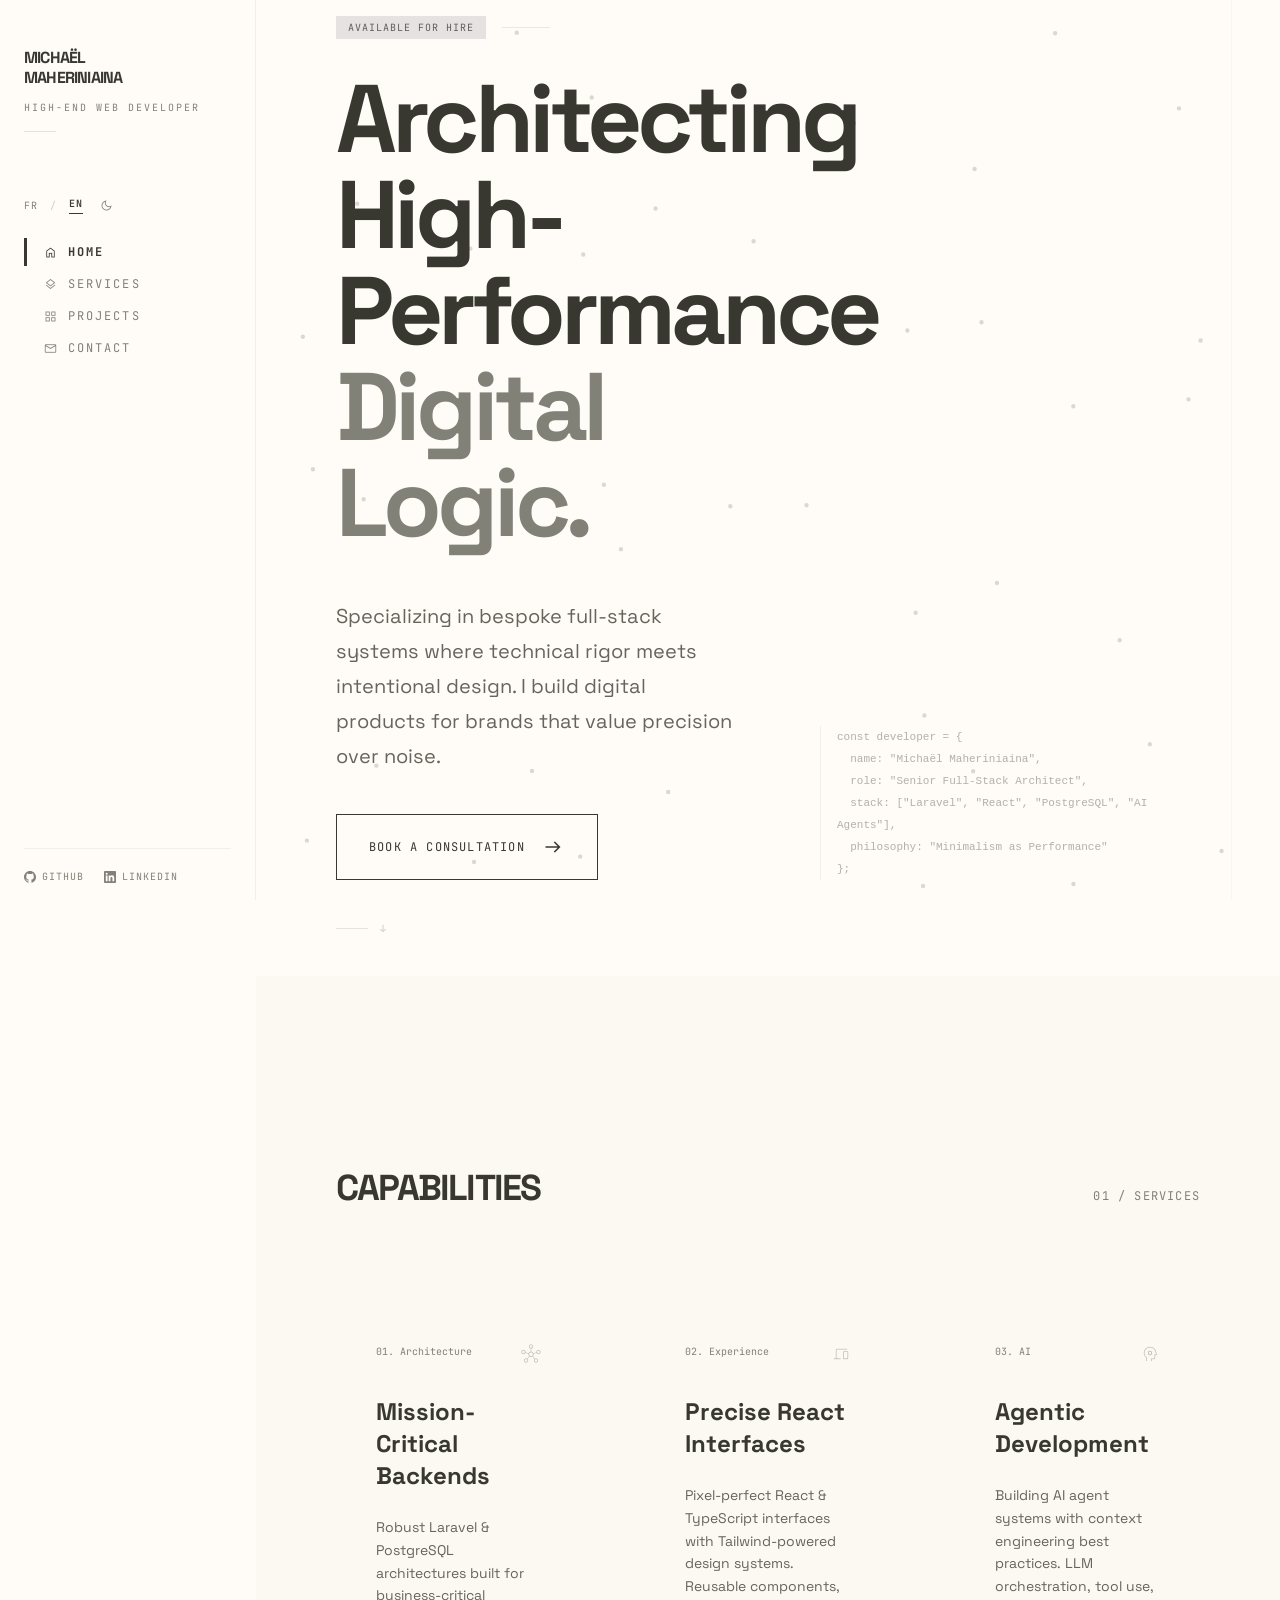
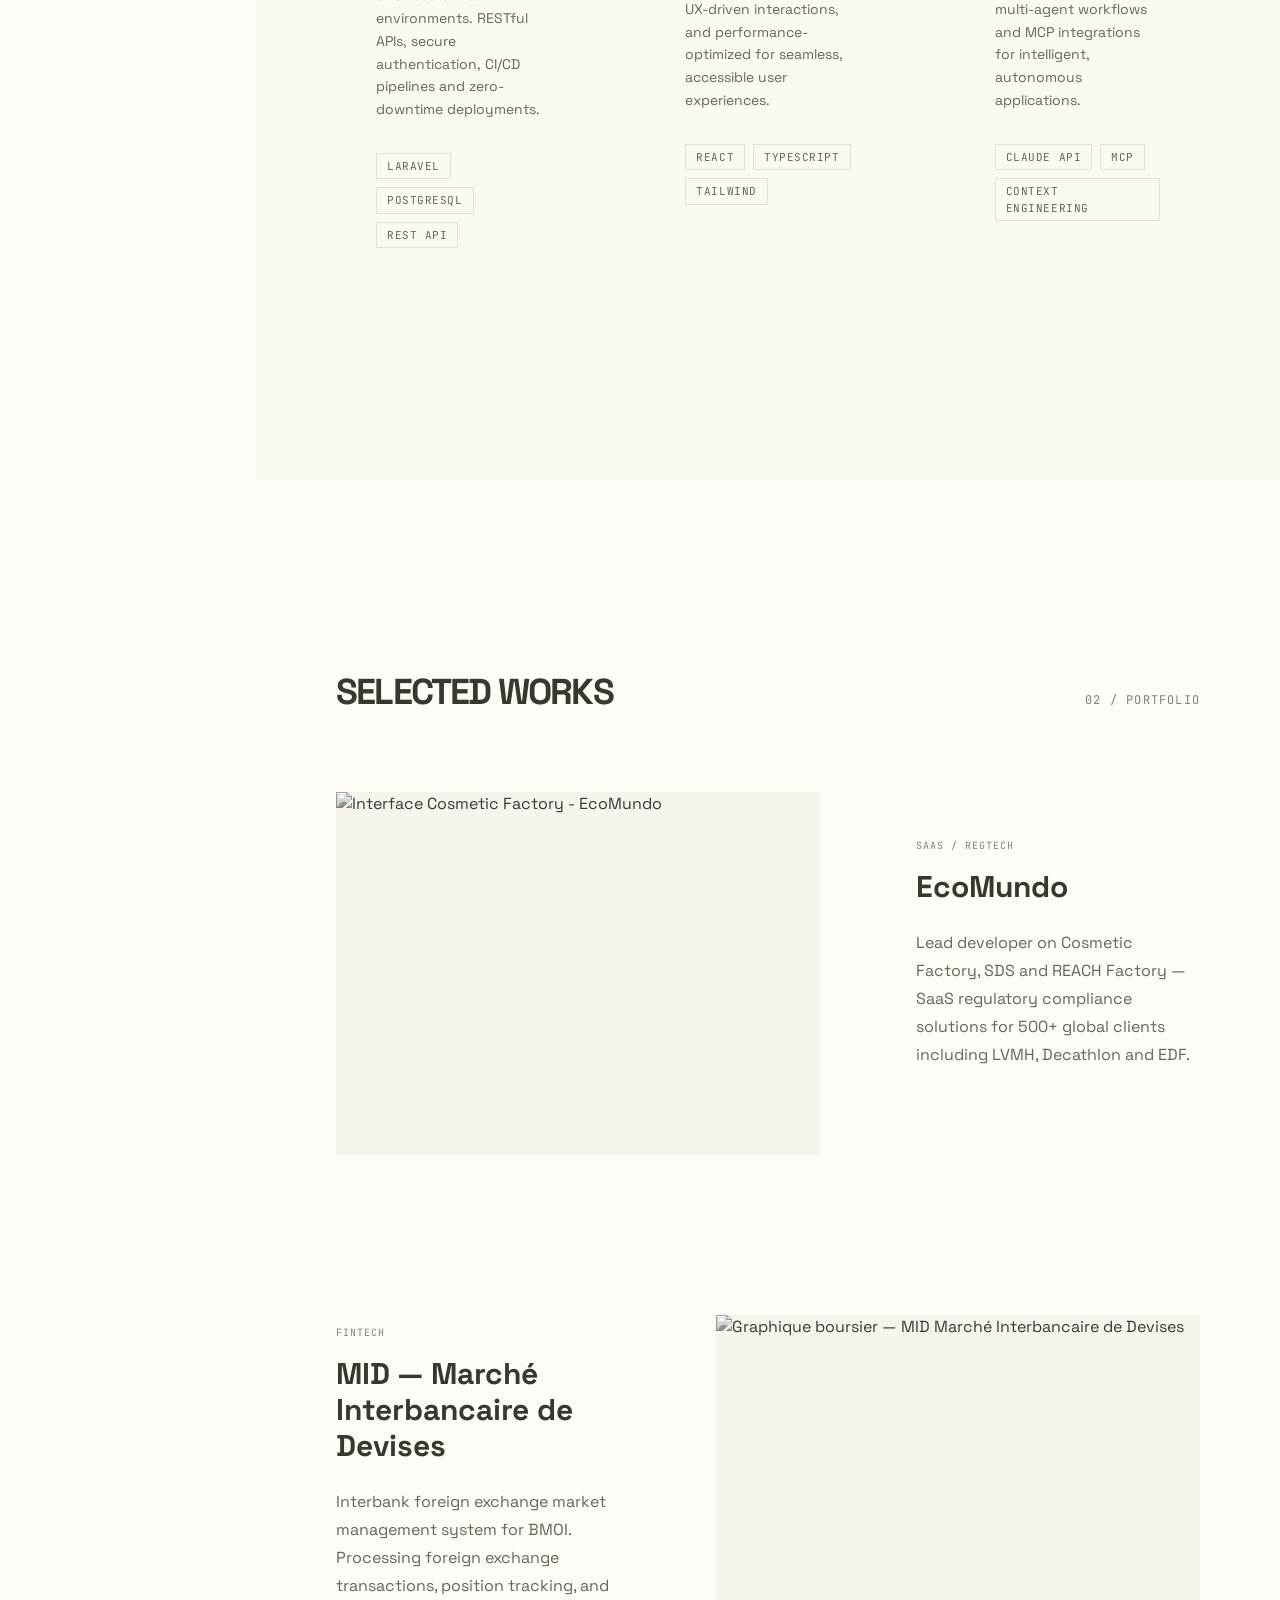
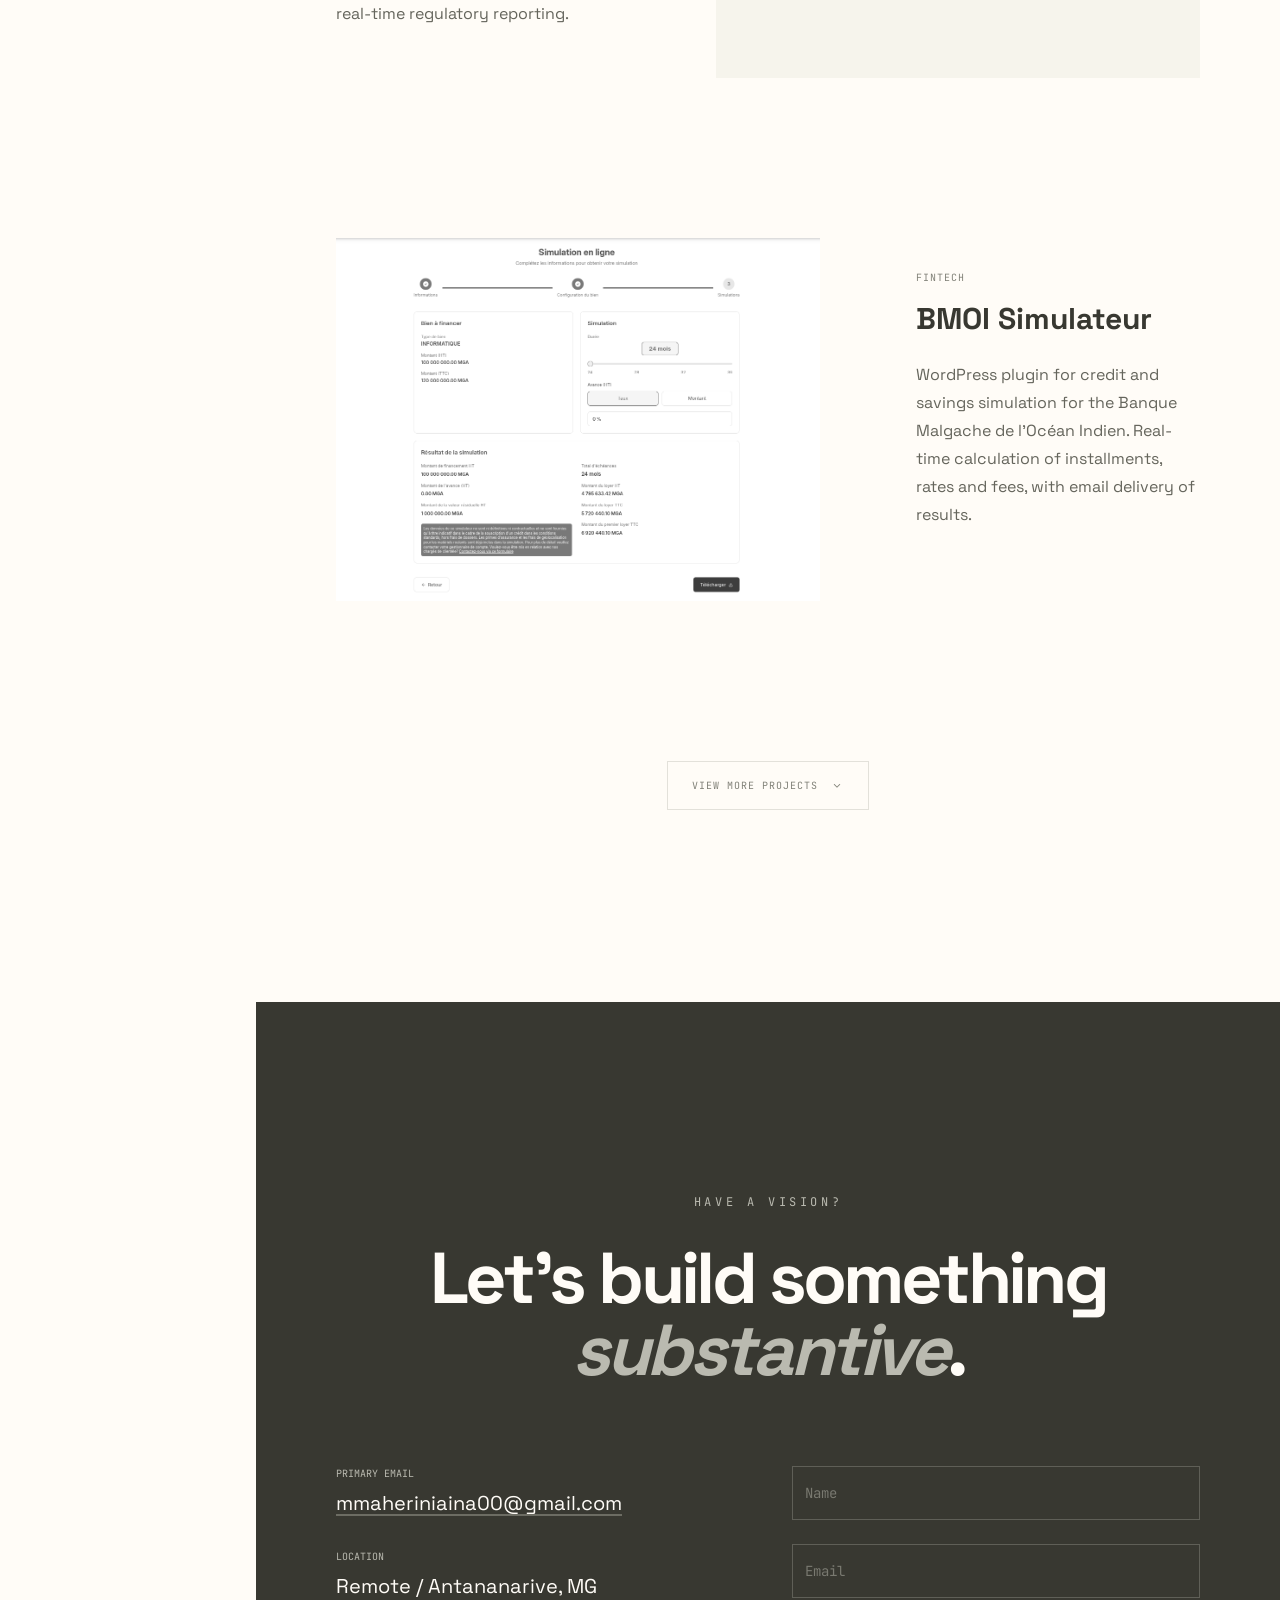
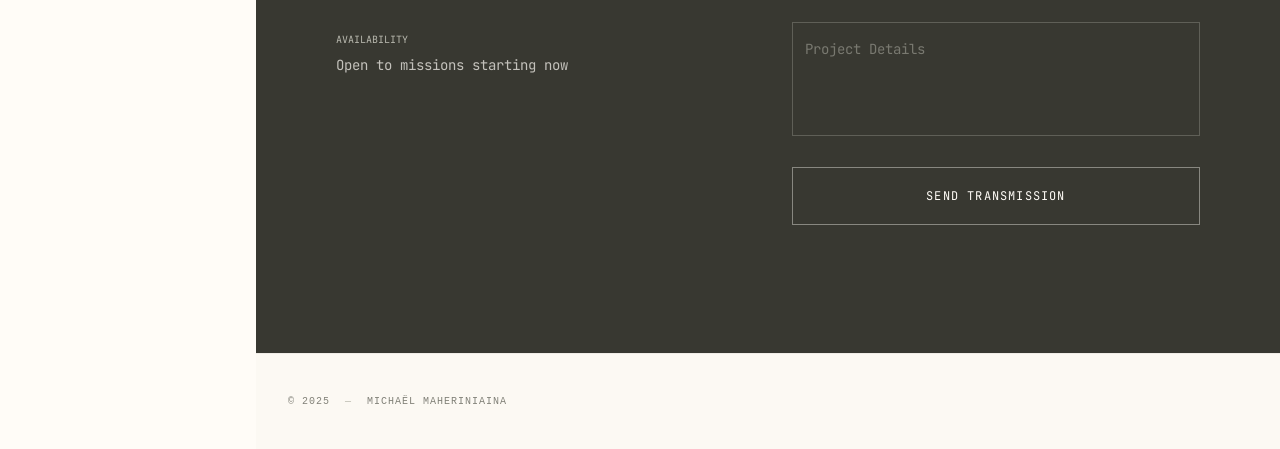
==== commit b062b1bf: "fix: mobile navigation" ====
--- a/en/index.html
+++ b/en/index.html
@@ -1,4 +1,4 @@
-<!DOCTYPE html><html class="light" lang="en"> <head><meta charset="utf-8"><meta content="width=device-width, initial-scale=1.0" name="viewport"><link rel="icon" type="image/svg+xml" href="/favicon.svg"><link rel="icon" href="/favicon.ico"><meta name="generator" content="Astro v6.1.1"><title>Michaël MAHERINIAINA | High-End Freelance Developer</title><script>
+<!DOCTYPE html><html class="light" lang="en"> <head><meta charset="utf-8"><meta content="width=device-width, initial-scale=1.0" name="viewport"><link rel="icon" type="image/svg+xml" href="/favicon.svg"><link rel="icon" href="/favicon.ico"><meta name="generator" content="Astro v6.1.5"><title>Michaël MAHERINIAINA | High-End Freelance Developer</title><script>
     (function() {
       var saved = localStorage.getItem('theme');
       var prefersDark = window.matchMedia('(prefers-color-scheme: dark)').matches;
@@ -6,12 +6,12 @@
         document.documentElement.classList.replace('light', 'dark');
       }
     })();
-  </script><link href="https://fonts.googleapis.com/css2?family=Space+Grotesk:wght@300;400;500;600;700&family=JetBrains+Mono:wght@400;500&display=swap" rel="stylesheet"><link href="https://fonts.googleapis.com/css2?family=Material+Symbols+Outlined:wght,FILL@100..700,0..1&display=swap" rel="stylesheet"><link rel="stylesheet" href="/_astro/SplashCursor.DcIMUoEL.css"></head> <body class="font-body selection:bg-primary-container selection:text-on-primary-container"> <canvas id="splash-canvas" data-astro-cid-gy6337wa></canvas>  <script type="module">const c=document.getElementById("splash-canvas"),e=c.getContext("2d");let m=window.innerWidth,g=window.innerHeight;c.width=m;c.height=g;let r=-200,d=-200,h=-200,l=-200,w=-200,x=-200,f=!1,p=!1;const a=[],s=[];function k(){return document.documentElement.classList.contains("dark")}function y(){return k()?"186,186,176":"129,129,120"}function L(){return k()?"232,230,220":"56,56,49"}class E{x;y;vx;vy;radius;life;decay;constructor(t,n,o=1){this.x=t,this.y=n;const u=Math.random()*Math.PI*2,M=(Math.random()*1.2+.3)*o;this.vx=Math.cos(u)*M,this.vy=Math.sin(u)*M,this.radius=Math.random()*5+2,this.life=1,this.decay=.008+Math.random()*.01}update(){this.x+=this.vx,this.y+=this.vy,this.vx*=.94,this.vy*=.94,this.life-=this.decay}draw(){if(this.life<=0)return;e.beginPath(),e.arc(this.x,this.y,this.radius,0,Math.PI*2);const t=this.life*this.life*this.life;e.fillStyle=`rgba(${y()},${(t*.45).toFixed(3)})`,e.fill()}get dead(){return this.life<=0}}class b{x;y;radius;maxRadius;life;constructor(t,n){this.x=t,this.y=n,this.radius=0,this.maxRadius=40+Math.random()*20,this.life=1}update(){this.radius+=1.6,this.life=Math.max(0,1-this.radius/this.maxRadius)}draw(){this.life<=0||(e.beginPath(),e.arc(this.x,this.y,this.radius,0,Math.PI*2),e.strokeStyle=`rgba(${y()},${(this.life*.5).toFixed(3)})`,e.lineWidth=1,e.stroke())}get dead(){return this.life<=0}}function R(){const i=L(),t=y(),n=f?18:14,o=p?.9:.45;e.beginPath(),e.arc(w,x,n,0,Math.PI*2),e.strokeStyle=`rgba(${t},${o})`,e.lineWidth=f?1.5:1,e.stroke();const u=f?2:2.5;e.beginPath(),e.arc(h,l,u,0,Math.PI*2),e.fillStyle=`rgba(${i},0.85)`,e.fill()}let v,P=0;function I(i){if(e.clearRect(0,0,m,g),h+=(r-h)*.35,l+=(d-l)*.35,w+=(r-w)*.1,x+=(d-x)*.1,i-P>28){const t=r-h,n=d-l,o=Math.sqrt(t*t+n*n);o>1.5&&a.push(new E(h,l,Math.min(o*.04,2))),P=i}for(let t=a.length-1;t>=0;t--)a[t].update(),a[t].draw(),a[t].dead&&a.splice(t,1);for(let t=s.length-1;t>=0;t--)s[t].update(),s[t].draw(),s[t].dead&&s.splice(t,1);R(),v=requestAnimationFrame(I)}v=requestAnimationFrame(I);window.addEventListener("mousemove",i=>{r=i.clientX,d=i.clientY});window.addEventListener("mousedown",()=>{p=!0;for(let i=0;i<12;i++)a.push(new E(r,d,3));s.push(new b(r,d)),s.push(new b(r,d)),s[s.length-1].maxRadius=25});window.addEventListener("mouseup",()=>{p=!1});document.addEventListener("mouseover",i=>{f=!!i.target.closest('a, button, [role="button"], input, textarea, select, label')});window.addEventListener("resize",()=>{m=window.innerWidth,g=window.innerHeight,c.width=m,c.height=g});document.addEventListener("astro:before-swap",()=>{cancelAnimationFrame(v)});</script> <canvas id="noise-bg" aria-hidden="true" style="position:fixed;inset:0;width:100%;height:100%;z-index:0;pointer-events:none;"></canvas> <script type="module">const f=document.getElementById("noise-bg"),n=f.getContext("2d"),_=Math.PI*2,i=150,O=2.2,U=.18,u=220,z=2.5,S=.008,T=.72,C=70,D=.002,F=.18;let x=[],M="",v=1,r=0,l=0,P=0;const o={x:-9999,y:-9999,vx:0,vy:0};let I=0,L=0;function q(){return getComputedStyle(document.documentElement).getPropertyValue("--color-on-surface").trim()||"#383831"}const X=new MutationObserver(()=>{M=q()});X.observe(document.documentElement,{attributes:!0,attributeFilter:["class"]});function H(){x=[];const e=Math.ceil(r/i)+1,s=Math.ceil(l/i)+1,c=(r-(e-1)*i)/2,a=(l-(s-1)*i)/2;for(let d=0;d<s;d++)for(let t=0;t<e;t++){const m=c+t*i,y=a+d*i;x.push({ox:m,oy:y,x:m,y,vx:0,vy:0,phase:Math.random()*_,freq:.6+Math.random()*.8})}}function N(){v=Math.min(window.devicePixelRatio||1,2),r=window.innerWidth,l=window.innerHeight,f.width=r*v,f.height=l*v,f.style.width=r+"px",f.style.height=l+"px",n.scale(v,v),H()}const V=new ResizeObserver(N);V.observe(document.documentElement);function W(){const e=o.x,s=o.y,c=o.vx,a=o.vy,d=c*c+a*a;for(const t of x){const m=t.ox+Math.sin(P*D*t.freq+t.phase)*C,y=t.oy+Math.cos(P*D*t.freq+t.phase*1.37)*C,h=e-t.x,p=s-t.y,w=h*h+p*p;if(w<u*u&&w>0){const b=Math.sqrt(w),R=(u-b)/u,g=R*R,A=g*z;t.vx-=h/b*A,t.vy-=p/b*A,d>.01&&(t.vx+=c*g*F,t.vy+=a*g*F)}t.vx+=(m-t.x)*S,t.vy+=(y-t.y)*S,t.vx*=T,t.vy*=T,t.x+=t.vx,t.y+=t.vy}P++}function Y(){n.clearRect(0,0,r,l),n.globalAlpha=U,n.fillStyle=M,n.beginPath();for(const e of x)n.moveTo(e.x+O,e.y),n.arc(e.x,e.y,O,0,_);n.fill(),n.globalAlpha=1}const G=window.matchMedia("(prefers-reduced-motion: reduce)").matches;function E(){W(),Y(),L=requestAnimationFrame(E)}document.addEventListener("visibilitychange",()=>{document.hidden?cancelAnimationFrame(L):G||E()});window.addEventListener("pointermove",e=>{const s=performance.now();if(s-I<16)return;const c=s-I||16;o.vx=(e.clientX-o.x)/c,o.vy=(e.clientY-o.y)/c,I=s,o.x=e.clientX,o.y=e.clientY},{passive:!0});window.addEventListener("pointerleave",()=>{o.x=-9999,o.y=-9999,o.vx=0,o.vy=0});M=q();N();G?Y():E();</script> <nav class="hidden md:flex flex-col h-full py-12 px-6 fixed left-0 top-0 w-64 border-r border-outline-variant/20 bg-background z-50"> <div class="mb-16"> <h1 class="text-base font-black tracking-tighter text-on-surface uppercase font-headline leading-tight">Michaël<br>MAHERINIAINA</h1> <p class="font-label text-[10px] uppercase tracking-[0.2em] text-outline mt-3">High-End Web Developer</p> <div class="w-8 h-[1px] bg-outline-variant/40 mt-4"></div> </div> <div class="mb-6 flex items-center gap-4"> <div class="flex items-center space-x-3 font-label text-[10px] uppercase tracking-widest" aria-label="Language switcher">  <a class="text-outline hover:text-on-surface transition-colors" href="/" aria-label="Passer au français">FR</a> <span class="text-outline/40">/</span> <span class="text-on-surface font-semibold border-b border-on-surface pb-0.5 select-none">EN</span>  </div> <button id="theme-toggle" aria-label="Toggle theme" class="flex items-center gap-1.5 font-label text-[10px] uppercase tracking-[0.2em] text-outline hover:text-on-surface transition-colors cursor-pointer"> <span id="theme-icon" class="material-symbols-outlined" style="font-size:15px;line-height:1;font-variation-settings:'FILL' 0,'wght' 300,'GRAD' 0,'opsz' 15;">dark_mode</span> </button> <script type="module">const o=document.getElementById("theme-toggle"),e=document.getElementById("theme-icon");function n(){e&&(e.textContent=document.documentElement.classList.contains("dark")?"light_mode":"dark_mode")}n();o?.addEventListener("click",()=>{const t=document.documentElement.classList.toggle("dark");document.documentElement.classList.toggle("light",!t),localStorage.setItem("theme",t?"dark":"light"),n()});</script> </div> <div class="flex flex-col space-y-1 flex-grow"> <a class="nav-link active" href="#hero" data-nav-link="hero"> <span class="material-symbols-outlined nav-icon">home</span> <span class="text-xs">Home</span> </a><a class="nav-link" href="#services" data-nav-link="services"> <span class="material-symbols-outlined nav-icon">layers</span> <span class="text-xs">Services</span> </a><a class="nav-link" href="#projects" data-nav-link="projects"> <span class="material-symbols-outlined nav-icon">grid_view</span> <span class="text-xs">Projects</span> </a><a class="nav-link" href="#contact" data-nav-link="contact"> <span class="material-symbols-outlined nav-icon">mail</span> <span class="text-xs">Contact</span> </a> </div> <div class="mt-auto space-y-6">  <div class="flex items-center pt-5 border-t border-outline-variant/20"> <div class="flex items-center space-x-5"> <a class="font-label text-[10px] uppercase tracking-widest text-outline hover:text-on-surface transition-colors flex items-center space-x-1.5" href="https://github.com/mmaheriniaina00" aria-label="GitHub"> <svg width="12" height="12" viewBox="0 0 24 24" fill="currentColor" aria-hidden="true"><path d="M12 0C5.37 0 0 5.37 0 12c0 5.31 3.435 9.795 8.205 11.385.6.105.825-.255.825-.57 0-.285-.015-1.23-.015-2.235-3.015.555-3.795-.735-4.035-1.41-.135-.345-.72-1.41-1.23-1.695-.42-.225-1.02-.78-.015-.795.945-.015 1.62.87 1.845 1.23 1.08 1.815 2.805 1.305 3.495.99.105-.78.42-1.305.765-1.605-2.67-.3-5.46-1.335-5.46-5.925 0-1.305.465-2.385 1.23-3.225-.12-.3-.54-1.53.12-3.18 0 0 1.005-.315 3.3 1.23.96-.27 1.98-.405 3-.405s2.04.135 3 .405c2.295-1.56 3.3-1.23 3.3-1.23.66 1.65.24 2.88.12 3.18.765.84 1.23 1.905 1.23 3.225 0 4.605-2.805 5.625-5.475 5.925.435.375.81 1.095.81 2.22 0 1.605-.015 2.895-.015 3.3 0 .315.225.69.825.57A12.02 12.02 0 0 0 24 12c0-6.63-5.37-12-12-12z"/></svg> <span>GitHub</span> </a><a class="font-label text-[10px] uppercase tracking-widest text-outline hover:text-on-surface transition-colors flex items-center space-x-1.5" href="https://www.linkedin.com/in/michael-maheriniaina/" aria-label="LinkedIn"> <svg width="12" height="12" viewBox="0 0 24 24" fill="currentColor" aria-hidden="true"><path d="M20.447 20.452h-3.554v-5.569c0-1.328-.027-3.037-1.852-3.037-1.853 0-2.136 1.445-2.136 2.939v5.667H9.351V9h3.414v1.561h.046c.477-.9 1.637-1.85 3.37-1.85 3.601 0 4.267 2.37 4.267 5.455v6.286zM5.337 7.433a2.062 2.062 0 0 1-2.063-2.065 2.064 2.064 0 1 1 2.063 2.065zm1.782 13.019H3.555V9h3.564v11.452zM22.225 0H1.771C.792 0 0 .774 0 1.729v20.542C0 23.227.792 24 1.771 24h20.451C23.2 24 24 23.227 24 22.271V1.729C24 .774 23.2 0 22.222 0h.003z"/></svg> <span>LinkedIn</span> </a> </div> </div> </div> </nav> <header class="md:hidden sticky top-0 bg-surface z-50 flex justify-between items-center px-6 py-4 border-b border-outline-variant/10"> <h1 class="font-headline font-bold text-lg tracking-tighter uppercase">Technical Zen</h1> <div class="flex items-center space-x-4"> <div class="flex items-center space-x-3 font-label text-[10px] uppercase tracking-widest" aria-label="Language switcher">  <a class="text-outline hover:text-on-surface transition-colors" href="/" aria-label="Passer au français">FR</a> <span class="text-outline/40">/</span> <span class="text-on-surface font-semibold border-b border-on-surface pb-0.5 select-none">EN</span>  </div> <button id="theme-toggle" aria-label="Toggle theme" class="flex items-center gap-1.5 font-label text-[10px] uppercase tracking-[0.2em] text-outline hover:text-on-surface transition-colors cursor-pointer"> <span id="theme-icon" class="material-symbols-outlined" style="font-size:15px;line-height:1;font-variation-settings:'FILL' 0,'wght' 300,'GRAD' 0,'opsz' 15;">dark_mode</span> </button>  </div> </header> <main class="md:ml-64 min-h-screen relative"> <div class="fixed right-12 top-0 h-full w-[1px] bg-outline-variant/10 hidden lg:block"></div> <section class="relative px-8 lg:px-20 flex flex-col justify-center min-h-screen pb-24" id="hero" data-astro-cid-nlow4r3u> <div class="w-full flex flex-col lg:flex-row lg:items-end gap-20" data-astro-cid-nlow4r3u> <!-- Main content --> <div class="flex-1 min-w-0" data-astro-cid-nlow4r3u> <div class="mb-8 flex items-center space-x-4 hero-fade" style="--delay: 0ms" data-astro-cid-nlow4r3u> <span class="font-label text-[10px] uppercase tracking-widest text-primary px-3 py-1 bg-primary-container" data-astro-cid-nlow4r3u>Available for Hire</span> <span class="w-12 h-[1px] bg-outline-variant/30" data-astro-cid-nlow4r3u></span> <span class="font-label text-[10px] uppercase tracking-widest text-outline" title="Portfolio version" data-astro-cid-nlow4r3u></span> </div> <h2 class="font-headline text-5xl md:text-7xl lg:text-8xl font-bold tracking-tighter leading-[1.0] text-on-background mb-12" data-astro-cid-nlow4r3u> <span class="block hero-fade" style="--delay: 200ms" data-astro-cid-nlow4r3u>Architecting</span> <span class="block hero-fade" style="--delay: 320ms" data-astro-cid-nlow4r3u>High-Performance</span> <span class="block text-outline hero-fade" style="--delay: 440ms" data-astro-cid-nlow4r3u>Digital Logic.</span> </h2> <p class="text-lg md:text-xl text-on-surface-variant leading-[1.75] mb-10 max-w-xl hero-fade" style="--delay: 580ms" data-astro-cid-nlow4r3u> Specializing in bespoke full-stack systems where technical rigor meets intentional design. I build digital products for brands that value precision over noise. </p> <div class="hero-fade" style="--delay: 700ms" data-astro-cid-nlow4r3u> <a class="inline-flex items-center space-x-4 border border-on-background text-on-background px-8 py-5 group hover:bg-on-background hover:text-surface transition-all duration-300" href="#contact" data-astro-cid-nlow4r3u> <span class="font-label text-xs uppercase tracking-widest" data-astro-cid-nlow4r3u>Book a Consultation</span> <span class="material-symbols-outlined group-hover:translate-x-1 transition-transform" data-astro-cid-nlow4r3u>arrow_right_alt</span> </a> </div> </div> <!-- Code Snippet — right column on large screens --> <div class="lg:w-[380px] lg:flex-shrink-0 font-label text-[11px] text-on-surface-variant/50 leading-loose pl-4 border-l border-outline-variant/20 hero-fade" style="--delay: 840ms" data-astro-cid-nlow4r3u> <code class="block" data-astro-cid-nlow4r3u>
+  </script><link href="https://fonts.googleapis.com/css2?family=Space+Grotesk:wght@300;400;500;600;700&family=JetBrains+Mono:wght@400;500&display=swap" rel="stylesheet"><link href="https://fonts.googleapis.com/css2?family=Material+Symbols+Outlined:wght,FILL@100..700,0..1&display=swap" rel="stylesheet"><link rel="stylesheet" href="/_astro/SplashCursor.BF46t1t0.css"></head> <body class="font-body selection:bg-primary-container selection:text-on-primary-container"> <canvas id="splash-canvas" data-astro-cid-gy6337wa></canvas>  <script type="module">const h=document.getElementById("splash-canvas");if(window.matchMedia("(hover: none)").matches)h.remove();else{let M=function(){return document.documentElement.classList.contains("dark")},g=function(){return M()?"186,186,176":"129,129,120"},L=function(){return M()?"232,230,220":"56,56,49"},R=function(){const i=L(),t=g(),n=m?18:14,o=p?.9:.45;e.beginPath(),e.arc(x,v,n,0,Math.PI*2),e.strokeStyle=`rgba(${t},${o})`,e.lineWidth=m?1.5:1,e.stroke();const w=m?2:2.5;e.beginPath(),e.arc(l,c,w,0,Math.PI*2),e.fillStyle=`rgba(${i},0.85)`,e.fill()},b=function(i){if(e.clearRect(0,0,u,f),l+=(a-l)*.35,c+=(r-c)*.35,x+=(a-x)*.1,v+=(r-v)*.1,i-E>28){const t=a-l,n=r-c,o=Math.sqrt(t*t+n*n);o>1.5&&d.push(new P(l,c,Math.min(o*.04,2))),E=i}for(let t=d.length-1;t>=0;t--)d[t].update(),d[t].draw(),d[t].dead&&d.splice(t,1);for(let t=s.length-1;t>=0;t--)s[t].update(),s[t].draw(),s[t].dead&&s.splice(t,1);R(),y=requestAnimationFrame(b)};const e=h.getContext("2d");let u=window.innerWidth,f=window.innerHeight;h.width=u,h.height=f;let a=-200,r=-200,l=-200,c=-200,x=-200,v=-200,m=!1,p=!1;const d=[],s=[];class P{x;y;vx;vy;radius;life;decay;constructor(t,n,o=1){this.x=t,this.y=n;const w=Math.random()*Math.PI*2,I=(Math.random()*1.2+.3)*o;this.vx=Math.cos(w)*I,this.vy=Math.sin(w)*I,this.radius=Math.random()*5+2,this.life=1,this.decay=.008+Math.random()*.01}update(){this.x+=this.vx,this.y+=this.vy,this.vx*=.94,this.vy*=.94,this.life-=this.decay}draw(){if(this.life<=0)return;e.beginPath(),e.arc(this.x,this.y,this.radius,0,Math.PI*2);const t=this.life*this.life*this.life;e.fillStyle=`rgba(${g()},${(t*.45).toFixed(3)})`,e.fill()}get dead(){return this.life<=0}}class k{x;y;radius;maxRadius;life;constructor(t,n){this.x=t,this.y=n,this.radius=0,this.maxRadius=40+Math.random()*20,this.life=1}update(){this.radius+=1.6,this.life=Math.max(0,1-this.radius/this.maxRadius)}draw(){this.life<=0||(e.beginPath(),e.arc(this.x,this.y,this.radius,0,Math.PI*2),e.strokeStyle=`rgba(${g()},${(this.life*.5).toFixed(3)})`,e.lineWidth=1,e.stroke())}get dead(){return this.life<=0}}let y,E=0;y=requestAnimationFrame(b),window.addEventListener("mousemove",i=>{a=i.clientX,r=i.clientY}),window.addEventListener("mousedown",()=>{p=!0;for(let i=0;i<12;i++)d.push(new P(a,r,3));s.push(new k(a,r)),s.push(new k(a,r)),s[s.length-1].maxRadius=25}),window.addEventListener("mouseup",()=>{p=!1}),document.addEventListener("mouseover",i=>{m=!!i.target.closest('a, button, [role="button"], input, textarea, select, label')}),window.addEventListener("resize",()=>{u=window.innerWidth,f=window.innerHeight,h.width=u,h.height=f}),document.addEventListener("astro:before-swap",()=>{cancelAnimationFrame(y)})}</script> <canvas id="noise-bg" aria-hidden="true" style="position:fixed;inset:0;width:100%;height:100%;z-index:0;pointer-events:none;"></canvas> <script type="module">const f=document.getElementById("noise-bg"),n=f.getContext("2d"),_=Math.PI*2,i=150,O=2.2,U=.18,u=220,z=2.5,S=.008,T=.72,C=70,D=.002,F=.18;let x=[],M="",v=1,r=0,l=0,P=0;const o={x:-9999,y:-9999,vx:0,vy:0};let I=0,L=0;function q(){return getComputedStyle(document.documentElement).getPropertyValue("--color-on-surface").trim()||"#383831"}const X=new MutationObserver(()=>{M=q()});X.observe(document.documentElement,{attributes:!0,attributeFilter:["class"]});function H(){x=[];const e=Math.ceil(r/i)+1,s=Math.ceil(l/i)+1,c=(r-(e-1)*i)/2,a=(l-(s-1)*i)/2;for(let d=0;d<s;d++)for(let t=0;t<e;t++){const m=c+t*i,y=a+d*i;x.push({ox:m,oy:y,x:m,y,vx:0,vy:0,phase:Math.random()*_,freq:.6+Math.random()*.8})}}function N(){v=Math.min(window.devicePixelRatio||1,2),r=window.innerWidth,l=window.innerHeight,f.width=r*v,f.height=l*v,f.style.width=r+"px",f.style.height=l+"px",n.scale(v,v),H()}const V=new ResizeObserver(N);V.observe(document.documentElement);function W(){const e=o.x,s=o.y,c=o.vx,a=o.vy,d=c*c+a*a;for(const t of x){const m=t.ox+Math.sin(P*D*t.freq+t.phase)*C,y=t.oy+Math.cos(P*D*t.freq+t.phase*1.37)*C,h=e-t.x,p=s-t.y,w=h*h+p*p;if(w<u*u&&w>0){const b=Math.sqrt(w),R=(u-b)/u,g=R*R,A=g*z;t.vx-=h/b*A,t.vy-=p/b*A,d>.01&&(t.vx+=c*g*F,t.vy+=a*g*F)}t.vx+=(m-t.x)*S,t.vy+=(y-t.y)*S,t.vx*=T,t.vy*=T,t.x+=t.vx,t.y+=t.vy}P++}function Y(){n.clearRect(0,0,r,l),n.globalAlpha=U,n.fillStyle=M,n.beginPath();for(const e of x)n.moveTo(e.x+O,e.y),n.arc(e.x,e.y,O,0,_);n.fill(),n.globalAlpha=1}const G=window.matchMedia("(prefers-reduced-motion: reduce)").matches;function E(){W(),Y(),L=requestAnimationFrame(E)}document.addEventListener("visibilitychange",()=>{document.hidden?cancelAnimationFrame(L):G||E()});window.addEventListener("pointermove",e=>{const s=performance.now();if(s-I<16)return;const c=s-I||16;o.vx=(e.clientX-o.x)/c,o.vy=(e.clientY-o.y)/c,I=s,o.x=e.clientX,o.y=e.clientY},{passive:!0});window.addEventListener("pointerleave",()=>{o.x=-9999,o.y=-9999,o.vx=0,o.vy=0});M=q();N();G?Y():E();</script> <nav class="hidden md:flex flex-col h-full py-12 px-6 fixed left-0 top-0 w-64 border-r border-outline-variant/20 bg-background z-50"> <div class="mb-16"> <h1 class="text-base font-black tracking-tighter text-on-surface uppercase font-headline leading-tight">Michaël<br>MAHERINIAINA</h1> <p class="font-label text-[10px] uppercase tracking-[0.2em] text-outline mt-3">High-End Web Developer</p> <div class="w-8 h-[1px] bg-outline-variant/40 mt-4"></div> </div> <div class="mb-6 flex items-center gap-4"> <div class="flex items-center space-x-3 font-label text-[10px] uppercase tracking-widest" aria-label="Language switcher">  <a class="text-outline hover:text-on-surface transition-colors" href="/" aria-label="Passer au français">FR</a> <span class="text-outline/40">/</span> <span class="text-on-surface font-semibold border-b border-on-surface pb-0.5 select-none">EN</span>  </div> <button data-theme-toggle aria-label="Toggle theme" class="flex items-center gap-1.5 font-label text-[10px] uppercase tracking-[0.2em] text-outline hover:text-on-surface transition-colors cursor-pointer"> <span data-theme-icon class="material-symbols-outlined" style="font-size:15px;line-height:1;font-variation-settings:'FILL' 0,'wght' 300,'GRAD' 0,'opsz' 15;">dark_mode</span> </button> <script type="module">function o(){const e=document.documentElement.classList.contains("dark");document.querySelectorAll("[data-theme-icon]").forEach(t=>{t.textContent=e?"light_mode":"dark_mode"})}o();document.querySelectorAll("[data-theme-toggle]").forEach(e=>{e.addEventListener("click",()=>{const t=document.documentElement.classList.toggle("dark");document.documentElement.classList.toggle("light",!t),localStorage.setItem("theme",t?"dark":"light"),o()})});</script> </div> <div class="flex flex-col space-y-1 flex-grow"> <a class="nav-link active" href="#hero" data-nav-link="hero"> <span class="material-symbols-outlined nav-icon">home</span> <span class="text-xs">Home</span> </a><a class="nav-link" href="#services" data-nav-link="services"> <span class="material-symbols-outlined nav-icon">layers</span> <span class="text-xs">Services</span> </a><a class="nav-link" href="#projects" data-nav-link="projects"> <span class="material-symbols-outlined nav-icon">grid_view</span> <span class="text-xs">Projects</span> </a><a class="nav-link" href="#contact" data-nav-link="contact"> <span class="material-symbols-outlined nav-icon">mail</span> <span class="text-xs">Contact</span> </a> </div> <div class="mt-auto space-y-6">  <div class="flex items-center pt-5 -mb-8 border-t border-outline-variant/20"> <div class="flex items-center space-x-5"> <a class="font-label text-[10px] uppercase tracking-widest text-outline hover:text-on-surface transition-colors flex items-center space-x-1.5" href="https://github.com/mmaheriniaina00" aria-label="GitHub"> <svg width="12" height="12" viewBox="0 0 24 24" fill="currentColor" aria-hidden="true"><path d="M12 0C5.37 0 0 5.37 0 12c0 5.31 3.435 9.795 8.205 11.385.6.105.825-.255.825-.57 0-.285-.015-1.23-.015-2.235-3.015.555-3.795-.735-4.035-1.41-.135-.345-.72-1.41-1.23-1.695-.42-.225-1.02-.78-.015-.795.945-.015 1.62.87 1.845 1.23 1.08 1.815 2.805 1.305 3.495.99.105-.78.42-1.305.765-1.605-2.67-.3-5.46-1.335-5.46-5.925 0-1.305.465-2.385 1.23-3.225-.12-.3-.54-1.53.12-3.18 0 0 1.005-.315 3.3 1.23.96-.27 1.98-.405 3-.405s2.04.135 3 .405c2.295-1.56 3.3-1.23 3.3-1.23.66 1.65.24 2.88.12 3.18.765.84 1.23 1.905 1.23 3.225 0 4.605-2.805 5.625-5.475 5.925.435.375.81 1.095.81 2.22 0 1.605-.015 2.895-.015 3.3 0 .315.225.69.825.57A12.02 12.02 0 0 0 24 12c0-6.63-5.37-12-12-12z"/></svg> <span>GitHub</span> </a><a class="font-label text-[10px] uppercase tracking-widest text-outline hover:text-on-surface transition-colors flex items-center space-x-1.5" href="https://www.linkedin.com/in/michael-maheriniaina/" aria-label="LinkedIn"> <svg width="12" height="12" viewBox="0 0 24 24" fill="currentColor" aria-hidden="true"><path d="M20.447 20.452h-3.554v-5.569c0-1.328-.027-3.037-1.852-3.037-1.853 0-2.136 1.445-2.136 2.939v5.667H9.351V9h3.414v1.561h.046c.477-.9 1.637-1.85 3.37-1.85 3.601 0 4.267 2.37 4.267 5.455v6.286zM5.337 7.433a2.062 2.062 0 0 1-2.063-2.065 2.064 2.064 0 1 1 2.063 2.065zm1.782 13.019H3.555V9h3.564v11.452zM22.225 0H1.771C.792 0 0 .774 0 1.729v20.542C0 23.227.792 24 1.771 24h20.451C23.2 24 24 23.227 24 22.271V1.729C24 .774 23.2 0 22.222 0h.003z"/></svg> <span>LinkedIn</span> </a> </div> </div> </div> </nav> <header class="md:hidden sticky top-0 bg-surface z-50 border-b border-outline-variant/10" data-astro-cid-sm7faef2> <div class="flex justify-between items-center px-6 py-4" data-astro-cid-sm7faef2> <h1 class="font-headline font-bold text-lg tracking-tighter uppercase" data-astro-cid-sm7faef2>Michaël Maheriniaina</h1> <div class="flex items-center space-x-4" data-astro-cid-sm7faef2> <div class="flex items-center space-x-3 font-label text-[10px] uppercase tracking-widest" aria-label="Language switcher">  <a class="text-outline hover:text-on-surface transition-colors" href="/" aria-label="Passer au français">FR</a> <span class="text-outline/40">/</span> <span class="text-on-surface font-semibold border-b border-on-surface pb-0.5 select-none">EN</span>  </div> <button data-theme-toggle aria-label="Toggle theme" class="flex items-center gap-1.5 font-label text-[10px] uppercase tracking-[0.2em] text-outline hover:text-on-surface transition-colors cursor-pointer"> <span data-theme-icon class="material-symbols-outlined" style="font-size:15px;line-height:1;font-variation-settings:'FILL' 0,'wght' 300,'GRAD' 0,'opsz' 15;">dark_mode</span> </button>  <button id="mobile-menu-toggle" aria-label="Toggle menu" aria-expanded="false" data-open="false" class="flex items-center justify-center text-outline hover:text-on-surface transition-colors" data-astro-cid-sm7faef2> <span class="icon-menu material-symbols-outlined" style="font-size:20px;line-height:1;" data-astro-cid-sm7faef2>menu</span> <span class="icon-close material-symbols-outlined" style="font-size:20px;line-height:1;" data-astro-cid-sm7faef2>close</span> </button> </div> </div> <!-- Floating nav drawer — absolutely positioned, does not push page content --> <nav id="mobile-nav-drawer" class="mobile-drawer absolute left-0 right-0 top-full bg-surface border-b border-outline-variant/10 overflow-hidden z-40" aria-label="Mobile navigation" data-astro-cid-sm7faef2> <div class="px-6 py-5 flex flex-col space-y-1" data-astro-cid-sm7faef2> <a class="nav-link mobile-nav-link active" href="#hero" data-nav-link="hero" data-astro-cid-sm7faef2> <span class="material-symbols-outlined nav-icon" data-astro-cid-sm7faef2>home</span> <span class="text-xs" data-astro-cid-sm7faef2>Home</span> </a><a class="nav-link mobile-nav-link" href="#services" data-nav-link="services" data-astro-cid-sm7faef2> <span class="material-symbols-outlined nav-icon" data-astro-cid-sm7faef2>layers</span> <span class="text-xs" data-astro-cid-sm7faef2>Services</span> </a><a class="nav-link mobile-nav-link" href="#projects" data-nav-link="projects" data-astro-cid-sm7faef2> <span class="material-symbols-outlined nav-icon" data-astro-cid-sm7faef2>grid_view</span> <span class="text-xs" data-astro-cid-sm7faef2>Projects</span> </a><a class="nav-link mobile-nav-link" href="#contact" data-nav-link="contact" data-astro-cid-sm7faef2> <span class="material-symbols-outlined nav-icon" data-astro-cid-sm7faef2>mail</span> <span class="text-xs" data-astro-cid-sm7faef2>Contact</span> </a> </div> </nav> </header>  <script type="module">const e=document.getElementById("mobile-menu-toggle"),t=document.getElementById("mobile-nav-drawer");function s(){t?.classList.add("is-open"),e?.setAttribute("data-open","true"),e?.setAttribute("aria-expanded","true"),document.body.style.overflow="hidden"}function n(){t?.classList.remove("is-open"),e?.setAttribute("data-open","false"),e?.setAttribute("aria-expanded","false"),document.body.style.overflow=""}e?.addEventListener("click",()=>{t?.classList.contains("is-open")?n():s()});document.querySelectorAll(".mobile-nav-link").forEach(o=>{o.addEventListener("click",n)});</script> <main class="md:ml-64 min-h-screen relative"> <div class="fixed right-12 top-0 h-full w-[1px] bg-outline-variant/10 hidden lg:block"></div> <section class="relative px-8 lg:px-20 flex flex-col justify-center min-h-screen pb-24" id="hero" data-astro-cid-nlow4r3u> <div class="w-full flex flex-col lg:flex-row lg:items-end gap-20" data-astro-cid-nlow4r3u> <!-- Main content --> <div class="flex-1 min-w-0" data-astro-cid-nlow4r3u> <div class="mb-8 mt-4 flex items-center space-x-4 hero-fade" style="--delay: 0ms" data-astro-cid-nlow4r3u> <span class="font-label text-[10px] uppercase tracking-widest text-primary px-3 py-1 bg-primary-container" data-astro-cid-nlow4r3u>Available for Hire</span> <span class="w-12 h-px bg-outline-variant/30" data-astro-cid-nlow4r3u></span> <span class="font-label text-[10px] uppercase tracking-widest text-outline" title="Portfolio version" data-astro-cid-nlow4r3u></span> </div> <h2 class="font-headline text-5xl md:text-7xl lg:text-8xl font-bold tracking-tighter leading-none text-on-background mb-12" data-astro-cid-nlow4r3u> <span class="block hero-fade" style="--delay: 200ms" data-astro-cid-nlow4r3u>Architecting</span> <span class="block hero-fade" style="--delay: 320ms" data-astro-cid-nlow4r3u>High-Performance</span> <span class="block text-outline hero-fade" style="--delay: 440ms" data-astro-cid-nlow4r3u>Digital Logic.</span> </h2> <p class="text-lg md:text-xl text-on-surface-variant leading-[1.75] mb-10 max-w-xl hero-fade" style="--delay: 580ms" data-astro-cid-nlow4r3u> Specializing in bespoke full-stack systems where technical rigor meets intentional design. I build digital products for brands that value precision over noise. </p> <div class="hero-fade" style="--delay: 700ms" data-astro-cid-nlow4r3u> <a class="inline-flex items-center space-x-4 border border-on-background text-on-background px-8 py-5 group hover:bg-on-background hover:text-surface transition-all duration-300" href="#contact" data-astro-cid-nlow4r3u> <span class="font-label text-xs uppercase tracking-widest" data-astro-cid-nlow4r3u>Book a Consultation</span> <span class="material-symbols-outlined group-hover:translate-x-1 transition-transform" data-astro-cid-nlow4r3u>arrow_right_alt</span> </a> </div> </div> <!-- Code Snippet — right column on large screens --> <div class="lg:w-95 lg:shrink-0 font-label text-[11px] text-on-surface-variant/50 leading-loose pl-4 border-l border-outline-variant/20 hero-fade" style="--delay: 840ms" data-astro-cid-nlow4r3u> <code class="block" data-astro-cid-nlow4r3u>
 const developer = {<br data-astro-cid-nlow4r3u>
 &nbsp;&nbsp;name: "Michaël Maheriniaina",<br data-astro-cid-nlow4r3u>
 &nbsp;&nbsp;role: "Senior Full-Stack Architect",<br data-astro-cid-nlow4r3u>
 &nbsp;&nbsp;stack: [&quot;Laravel&quot;, &quot;React&quot;, &quot;PostgreSQL&quot;, &quot;AI Agents&quot;],<br data-astro-cid-nlow4r3u>
 &nbsp;&nbsp;philosophy: "Minimalism as Performance"<br data-astro-cid-nlow4r3u> };
-</code> </div> </div> <!-- Scroll indicator --> <div class="absolute bottom-10 left-8 lg:left-20 font-label text-[10px] text-outline/40 tracking-widest flex items-center space-x-3 hero-fade" style="--delay: 880ms" data-astro-cid-nlow4r3u> <span class="w-8 h-[1px] bg-outline/20" data-astro-cid-nlow4r3u></span> <span data-astro-cid-nlow4r3u>↓</span> </div> </section> <section class="bg-surface-container-low min-h-screen py-48 px-8 lg:px-20 flex items-center" id="services"> <div class="max-w-6xl mx-auto w-full"> <div class="flex flex-col md:flex-row justify-between items-baseline mb-24 gap-8"> <h3 class="font-headline text-4xl font-bold tracking-tighter uppercase">Capabilities</h3> <p class="font-label text-xs text-outline uppercase tracking-widest">01 / Services</p> </div> <div class="grid md:grid-cols-3 gap-16"> <div class="bg-surface-container-low p-10 hover:bg-surface transition-colors duration-300 group"> <div class="flex items-start justify-between mb-8"> <span class="font-label text-[10px] text-outline">01. Architecture</span> <span class="material-symbols-outlined text-outline-variant group-hover:text-primary transition-colors duration-300" style="font-size:20px;font-variation-settings:'FILL' 0,'wght' 200,'GRAD' 0,'opsz' 20;">hub</span> </div> <h4 class="font-headline text-2xl font-bold mb-6">Mission-Critical Backends</h4> <p class="text-on-surface-variant text-sm leading-relaxed mb-8">Robust Laravel &amp; PostgreSQL architectures built for business-critical environments. RESTful APIs, secure authentication, CI/CD pipelines and zero-downtime deployments.</p> <div class="flex flex-wrap gap-2"> <span class="text-[11px] font-label uppercase tracking-wider px-2.5 py-1 border border-outline-variant/40 text-on-surface-variant">Laravel</span><span class="text-[11px] font-label uppercase tracking-wider px-2.5 py-1 border border-outline-variant/40 text-on-surface-variant">PostgreSQL</span><span class="text-[11px] font-label uppercase tracking-wider px-2.5 py-1 border border-outline-variant/40 text-on-surface-variant">REST API</span> </div> </div><div class="bg-surface-container-low p-10 hover:bg-surface transition-colors duration-300 group"> <div class="flex items-start justify-between mb-8"> <span class="font-label text-[10px] text-outline">02. Experience</span> <span class="material-symbols-outlined text-outline-variant group-hover:text-primary transition-colors duration-300" style="font-size:20px;font-variation-settings:'FILL' 0,'wght' 200,'GRAD' 0,'opsz' 20;">devices</span> </div> <h4 class="font-headline text-2xl font-bold mb-6">Precise React Interfaces</h4> <p class="text-on-surface-variant text-sm leading-relaxed mb-8">Pixel-perfect React &amp; TypeScript interfaces with Tailwind-powered design systems. Reusable components, UX-driven interactions, and performance-optimized for seamless, accessible user experiences.</p> <div class="flex flex-wrap gap-2"> <span class="text-[11px] font-label uppercase tracking-wider px-2.5 py-1 border border-outline-variant/40 text-on-surface-variant">React</span><span class="text-[11px] font-label uppercase tracking-wider px-2.5 py-1 border border-outline-variant/40 text-on-surface-variant">TypeScript</span><span class="text-[11px] font-label uppercase tracking-wider px-2.5 py-1 border border-outline-variant/40 text-on-surface-variant">Tailwind</span> </div> </div><div class="bg-surface-container-low p-10 hover:bg-surface transition-colors duration-300 group"> <div class="flex items-start justify-between mb-8"> <span class="font-label text-[10px] text-outline">03. AI</span> <span class="material-symbols-outlined text-outline-variant group-hover:text-primary transition-colors duration-300" style="font-size:20px;font-variation-settings:'FILL' 0,'wght' 200,'GRAD' 0,'opsz' 20;">psychology</span> </div> <h4 class="font-headline text-2xl font-bold mb-6">Agentic Development</h4> <p class="text-on-surface-variant text-sm leading-relaxed mb-8">Building AI agent systems with context engineering best practices. LLM orchestration, tool use, multi-agent workflows and MCP integrations for intelligent, autonomous applications.</p> <div class="flex flex-wrap gap-2"> <span class="text-[11px] font-label uppercase tracking-wider px-2.5 py-1 border border-outline-variant/40 text-on-surface-variant">Claude API</span><span class="text-[11px] font-label uppercase tracking-wider px-2.5 py-1 border border-outline-variant/40 text-on-surface-variant">MCP</span><span class="text-[11px] font-label uppercase tracking-wider px-2.5 py-1 border border-outline-variant/40 text-on-surface-variant">Context Engineering</span> </div> </div> </div> </div> </section> <section class="py-48 px-8 lg:px-20" id="projects"> <div class="max-w-6xl mx-auto"> <div class="flex flex-col md:flex-row justify-between items-baseline mb-20 gap-8"> <h3 class="font-headline text-4xl font-bold tracking-tighter uppercase">Selected Works</h3> <p class="font-label text-xs text-outline uppercase tracking-widest">02 / Portfolio</p> </div> <div class="space-y-40" id="projects-list"> <div class> <div class="grid md:grid-cols-12 gap-12 items-center" data-astro-cid-mspuyifq> <!-- Image --> <div class="md:col-span-7 bg-surface-container relative group" data-astro-cid-mspuyifq> <div class="aspect-[4/3] overflow-hidden" data-astro-cid-mspuyifq> <img alt="Interface Cosmetic Factory - EcoMundo" class="project-img w-full h-full object-cover filter grayscale transition-all duration-700" src="https://cdn.prod.website-files.com/644025ff6497dd0386cb0a6f/659bc271dc2cefbdf6884b4e_Visuel-COSMETIC-Factory_19.30_Tablette-labo_2019.webp" data-astro-cid-mspuyifq> </div> <div class="absolute inset-0 bg-on-background/5 opacity-0 group-hover:opacity-100 transition-opacity" data-astro-cid-mspuyifq></div> </div> <!-- Text --> <div class="md:col-span-5 md:pl-12" data-astro-cid-mspuyifq> <span class="font-label text-[10px] text-outline uppercase tracking-widest mb-4 block" data-astro-cid-mspuyifq>SaaS / RegTech</span> <h4 class="font-headline text-3xl font-bold mb-6" data-astro-cid-mspuyifq>EcoMundo</h4> <p class="text-on-surface-variant mb-10 leading-[1.75]" data-astro-cid-mspuyifq>Lead developer on Cosmetic Factory, SDS and REACH Factory — SaaS regulatory compliance solutions for 500+ global clients including LVMH, Decathlon and EDF.</p>  </div> </div> </div><div class> <div class="grid md:grid-cols-12 gap-12 items-center" data-astro-cid-mspuyifq> <!-- Image --> <div class="md:col-span-7 bg-surface-container relative group order-1 md:order-2" data-astro-cid-mspuyifq> <div class="aspect-[4/3] overflow-hidden" data-astro-cid-mspuyifq> <img alt="Graphique boursier — MID Marché Interbancaire de Devises" class="project-img w-full h-full object-cover filter grayscale transition-all duration-700" src="https://images.unsplash.com/photo-1535320903710-d993d3d77d29?w=1200&#38;q=80&#38;fit=crop&#38;auto=format" data-astro-cid-mspuyifq> </div> <div class="absolute inset-0 bg-on-background/5 opacity-0 group-hover:opacity-100 transition-opacity" data-astro-cid-mspuyifq></div> </div> <!-- Text --> <div class="md:col-span-5 md:pr-12 order-2 md:order-1" data-astro-cid-mspuyifq> <span class="font-label text-[10px] text-outline uppercase tracking-widest mb-4 block" data-astro-cid-mspuyifq>Fintech</span> <h4 class="font-headline text-3xl font-bold mb-6" data-astro-cid-mspuyifq>MID — Marché Interbancaire de Devises</h4> <p class="text-on-surface-variant mb-10 leading-[1.75]" data-astro-cid-mspuyifq>Interbank foreign exchange market management system for BMOI. Processing foreign exchange transactions, position tracking, and real-time regulatory reporting.</p>  </div> </div> </div><div class> <div class="grid md:grid-cols-12 gap-12 items-center" data-astro-cid-mspuyifq> <!-- Image --> <div class="md:col-span-7 bg-surface-container relative group" data-astro-cid-mspuyifq> <div class="aspect-[4/3] overflow-hidden" data-astro-cid-mspuyifq> <img alt="Interface du simulateur de crédit BMOI — formulaire de simulation de prêt immobilier" class="project-img w-full h-full object-cover filter grayscale transition-all duration-700" src="/bmoi-simulateur.png" data-astro-cid-mspuyifq> </div> <div class="absolute inset-0 bg-on-background/5 opacity-0 group-hover:opacity-100 transition-opacity" data-astro-cid-mspuyifq></div> </div> <!-- Text --> <div class="md:col-span-5 md:pl-12" data-astro-cid-mspuyifq> <span class="font-label text-[10px] text-outline uppercase tracking-widest mb-4 block" data-astro-cid-mspuyifq>Fintech</span> <h4 class="font-headline text-3xl font-bold mb-6" data-astro-cid-mspuyifq>BMOI Simulateur</h4> <p class="text-on-surface-variant mb-10 leading-[1.75]" data-astro-cid-mspuyifq>WordPress plugin for credit and savings simulation for the Banque Malgache de l&#39;Océan Indien. Real-time calculation of installments, rates and fees, with email delivery of results.</p>  </div> </div> </div><div class="project-extra hidden"> <div class="grid md:grid-cols-12 gap-12 items-center" data-astro-cid-mspuyifq> <!-- Image --> <div class="md:col-span-7 bg-surface-container relative group order-1 md:order-2" data-astro-cid-mspuyifq> <div class="aspect-[4/3] overflow-hidden" data-astro-cid-mspuyifq> <img alt="Personne effectuant une démarche bancaire en ligne — BMOI-link" class="project-img w-full h-full object-cover filter grayscale transition-all duration-700" src="https://images.unsplash.com/photo-1563013544-824ae1b704d3?w=1200&#38;q=80&#38;fit=crop&#38;auto=format" data-astro-cid-mspuyifq> </div> <div class="absolute inset-0 bg-on-background/5 opacity-0 group-hover:opacity-100 transition-opacity" data-astro-cid-mspuyifq></div> </div> <!-- Text --> <div class="md:col-span-5 md:pr-12 order-2 md:order-1" data-astro-cid-mspuyifq> <span class="font-label text-[10px] text-outline uppercase tracking-widest mb-4 block" data-astro-cid-mspuyifq>Fintech</span> <h4 class="font-headline text-3xl font-bold mb-6" data-astro-cid-mspuyifq>BMOI-link</h4> <p class="text-on-surface-variant mb-10 leading-[1.75]" data-astro-cid-mspuyifq>Remote bank account opening application for Malagasy nationals living outside Madagascar. Digitized KYC process with document verification and guided forms.</p>  </div> </div> </div><div class="project-extra hidden"> <div class="grid md:grid-cols-12 gap-12 items-center" data-astro-cid-mspuyifq> <!-- Image --> <div class="md:col-span-7 bg-surface-container relative group" data-astro-cid-mspuyifq> <div class="aspect-[4/3] overflow-hidden" data-astro-cid-mspuyifq> <img alt="Professionnel complétant un formulaire numérique — ARMP e-GP" class="project-img w-full h-full object-cover filter grayscale transition-all duration-700" src="https://images.unsplash.com/photo-1634474588578-7f0565a1cea5?w=1200&#38;q=80&#38;fit=crop&#38;auto=format" data-astro-cid-mspuyifq> </div> <div class="absolute inset-0 bg-on-background/5 opacity-0 group-hover:opacity-100 transition-opacity" data-astro-cid-mspuyifq></div> </div> <!-- Text --> <div class="md:col-span-5 md:pl-12" data-astro-cid-mspuyifq> <span class="font-label text-[10px] text-outline uppercase tracking-widest mb-4 block" data-astro-cid-mspuyifq>GovTech</span> <h4 class="font-headline text-3xl font-bold mb-6" data-astro-cid-mspuyifq>ARMP e-GP</h4> <p class="text-on-surface-variant mb-10 leading-[1.75]" data-astro-cid-mspuyifq>e-Government Procurement application for the Public Procurement Regulatory Authority of Madagascar. Managing tenders, submissions, and national-scale public contract tracking.</p>  </div> </div> </div><div class="project-extra hidden"> <div class="grid md:grid-cols-12 gap-12 items-center" data-astro-cid-mspuyifq> <!-- Image --> <div class="md:col-span-7 bg-surface-container relative group order-1 md:order-2" data-astro-cid-mspuyifq> <div class="aspect-[4/3] overflow-hidden" data-astro-cid-mspuyifq> <img alt="Étagères de dossiers et classeurs — FMFP gestion documentaire" class="project-img w-full h-full object-cover filter grayscale transition-all duration-700" src="https://images.unsplash.com/photo-1768158989131-64cbff67f292?w=1200&#38;q=80&#38;fit=crop&#38;auto=format" data-astro-cid-mspuyifq> </div> <div class="absolute inset-0 bg-on-background/5 opacity-0 group-hover:opacity-100 transition-opacity" data-astro-cid-mspuyifq></div> </div> <!-- Text --> <div class="md:col-span-5 md:pr-12 order-2 md:order-1" data-astro-cid-mspuyifq> <span class="font-label text-[10px] text-outline uppercase tracking-widest mb-4 block" data-astro-cid-mspuyifq>GovTech</span> <h4 class="font-headline text-3xl font-bold mb-6" data-astro-cid-mspuyifq>FMFP</h4> <p class="text-on-surface-variant mb-10 leading-[1.75]" data-astro-cid-mspuyifq>Document management platform for the Malagasy Vocational Training Fund. Handling eligibility files, official reports, and continuous training tracking for Malagasy enterprises.</p>  </div> </div> </div> </div> <div class="flex justify-center mt-24"> <button id="projects-toggle" data-more="View more projects" data-less="Show less" class="inline-flex items-center space-x-3 border border-outline-variant/40 text-outline font-label text-[10px] uppercase tracking-widest px-6 py-4 hover:border-on-background hover:text-on-surface-variant transition-colors duration-300"> <span id="projects-toggle-label">View more projects</span> <span id="projects-toggle-icon" class="material-symbols-outlined transition-transform duration-300" style="font-size:14px;line-height:1;">expand_more</span> </button> </div> </div> </section> <script type="module">const t=document.getElementById("projects-toggle"),c=document.querySelectorAll(".project-extra"),o=document.getElementById("projects-toggle-label"),n=document.getElementById("projects-toggle-icon");let e=!1;t?.addEventListener("click",()=>{e=!e,c.forEach(l=>l.classList.toggle("hidden",!e)),o&&(o.textContent=e?t?.dataset.less??"":t?.dataset.more??""),n&&(n.style.transform=e?"rotate(180deg)":"")});</script> <section class="bg-on-background text-surface pt-48 pb-32 px-8 lg:px-20" id="contact"> <div class="max-w-4xl mx-auto text-center"> <p class="font-label text-xs uppercase tracking-[0.3em] mb-8 text-outline-variant">Have a vision?</p> <h2 class="font-headline text-5xl md:text-7xl font-bold tracking-tighter mb-12"> Let&#39;s build something <span class="italic text-outline-variant">substantive</span>.
+</code> </div> </div> <!-- Scroll indicator --> <div class="absolute bottom-10 left-8 lg:left-20 font-label text-[10px] text-outline/40 tracking-widest flex items-center space-x-3 hero-fade" style="--delay: 880ms" data-astro-cid-nlow4r3u> <span class="w-8 h-px bg-outline/20" data-astro-cid-nlow4r3u></span> <span data-astro-cid-nlow4r3u>↓</span> </div> </section> <section class="bg-surface-container-low min-h-screen py-48 px-8 lg:px-20 flex items-center" id="services"> <div class="max-w-6xl mx-auto w-full"> <div class="flex flex-col md:flex-row justify-between items-baseline mb-24 gap-8"> <h3 class="font-headline text-4xl font-bold tracking-tighter uppercase">Capabilities</h3> <p class="font-label text-xs text-outline uppercase tracking-widest">01 / Services</p> </div> <div class="grid md:grid-cols-3 gap-16"> <div class="bg-surface-container-low p-10 hover:bg-surface transition-colors duration-300 group"> <div class="flex items-start justify-between mb-8"> <span class="font-label text-[10px] text-outline">01. Architecture</span> <span class="material-symbols-outlined text-outline-variant group-hover:text-primary transition-colors duration-300" style="font-size:20px;font-variation-settings:'FILL' 0,'wght' 200,'GRAD' 0,'opsz' 20;">hub</span> </div> <h4 class="font-headline text-2xl font-bold mb-6">Mission-Critical Backends</h4> <p class="text-on-surface-variant text-sm leading-relaxed mb-8">Robust Laravel &amp; PostgreSQL architectures built for business-critical environments. RESTful APIs, secure authentication, CI/CD pipelines and zero-downtime deployments.</p> <div class="flex flex-wrap gap-2"> <span class="text-[11px] font-label uppercase tracking-wider px-2.5 py-1 border border-outline-variant/40 text-on-surface-variant">Laravel</span><span class="text-[11px] font-label uppercase tracking-wider px-2.5 py-1 border border-outline-variant/40 text-on-surface-variant">PostgreSQL</span><span class="text-[11px] font-label uppercase tracking-wider px-2.5 py-1 border border-outline-variant/40 text-on-surface-variant">REST API</span> </div> </div><div class="bg-surface-container-low p-10 hover:bg-surface transition-colors duration-300 group"> <div class="flex items-start justify-between mb-8"> <span class="font-label text-[10px] text-outline">02. Experience</span> <span class="material-symbols-outlined text-outline-variant group-hover:text-primary transition-colors duration-300" style="font-size:20px;font-variation-settings:'FILL' 0,'wght' 200,'GRAD' 0,'opsz' 20;">devices</span> </div> <h4 class="font-headline text-2xl font-bold mb-6">Precise React Interfaces</h4> <p class="text-on-surface-variant text-sm leading-relaxed mb-8">Pixel-perfect React &amp; TypeScript interfaces with Tailwind-powered design systems. Reusable components, UX-driven interactions, and performance-optimized for seamless, accessible user experiences.</p> <div class="flex flex-wrap gap-2"> <span class="text-[11px] font-label uppercase tracking-wider px-2.5 py-1 border border-outline-variant/40 text-on-surface-variant">React</span><span class="text-[11px] font-label uppercase tracking-wider px-2.5 py-1 border border-outline-variant/40 text-on-surface-variant">TypeScript</span><span class="text-[11px] font-label uppercase tracking-wider px-2.5 py-1 border border-outline-variant/40 text-on-surface-variant">Tailwind</span> </div> </div><div class="bg-surface-container-low p-10 hover:bg-surface transition-colors duration-300 group"> <div class="flex items-start justify-between mb-8"> <span class="font-label text-[10px] text-outline">03. AI</span> <span class="material-symbols-outlined text-outline-variant group-hover:text-primary transition-colors duration-300" style="font-size:20px;font-variation-settings:'FILL' 0,'wght' 200,'GRAD' 0,'opsz' 20;">psychology</span> </div> <h4 class="font-headline text-2xl font-bold mb-6">Agentic Development</h4> <p class="text-on-surface-variant text-sm leading-relaxed mb-8">Building AI agent systems with context engineering best practices. LLM orchestration, tool use, multi-agent workflows and MCP integrations for intelligent, autonomous applications.</p> <div class="flex flex-wrap gap-2"> <span class="text-[11px] font-label uppercase tracking-wider px-2.5 py-1 border border-outline-variant/40 text-on-surface-variant">Claude API</span><span class="text-[11px] font-label uppercase tracking-wider px-2.5 py-1 border border-outline-variant/40 text-on-surface-variant">MCP</span><span class="text-[11px] font-label uppercase tracking-wider px-2.5 py-1 border border-outline-variant/40 text-on-surface-variant">Context Engineering</span> </div> </div> </div> </div> </section> <section class="py-48 px-8 lg:px-20" id="projects"> <div class="max-w-6xl mx-auto"> <div class="flex flex-col md:flex-row justify-between items-baseline mb-20 gap-8"> <h3 class="font-headline text-4xl font-bold tracking-tighter uppercase">Selected Works</h3> <p class="font-label text-xs text-outline uppercase tracking-widest">02 / Portfolio</p> </div> <div class="space-y-40" id="projects-list"> <div class> <div class="grid md:grid-cols-12 gap-12 items-center" data-astro-cid-mspuyifq> <!-- Image --> <div class="md:col-span-7 bg-surface-container relative group" data-astro-cid-mspuyifq> <div class="aspect-[4/3] overflow-hidden" data-astro-cid-mspuyifq> <img alt="Interface Cosmetic Factory - EcoMundo" class="project-img w-full h-full object-cover filter grayscale transition-all duration-700" src="https://cdn.prod.website-files.com/644025ff6497dd0386cb0a6f/659bc271dc2cefbdf6884b4e_Visuel-COSMETIC-Factory_19.30_Tablette-labo_2019.webp" data-astro-cid-mspuyifq> </div> <div class="absolute inset-0 bg-on-background/5 opacity-0 group-hover:opacity-100 transition-opacity" data-astro-cid-mspuyifq></div> </div> <!-- Text --> <div class="md:col-span-5 md:pl-12" data-astro-cid-mspuyifq> <span class="font-label text-[10px] text-outline uppercase tracking-widest mb-4 block" data-astro-cid-mspuyifq>SaaS / RegTech</span> <h4 class="font-headline text-3xl font-bold mb-6" data-astro-cid-mspuyifq>EcoMundo</h4> <p class="text-on-surface-variant mb-10 leading-[1.75]" data-astro-cid-mspuyifq>Lead developer on Cosmetic Factory, SDS and REACH Factory — SaaS regulatory compliance solutions for 500+ global clients including LVMH, Decathlon and EDF.</p>  </div> </div> </div><div class> <div class="grid md:grid-cols-12 gap-12 items-center" data-astro-cid-mspuyifq> <!-- Image --> <div class="md:col-span-7 bg-surface-container relative group order-1 md:order-2" data-astro-cid-mspuyifq> <div class="aspect-[4/3] overflow-hidden" data-astro-cid-mspuyifq> <img alt="Graphique boursier — MID Marché Interbancaire de Devises" class="project-img w-full h-full object-cover filter grayscale transition-all duration-700" src="https://images.unsplash.com/photo-1535320903710-d993d3d77d29?w=1200&#38;q=80&#38;fit=crop&#38;auto=format" data-astro-cid-mspuyifq> </div> <div class="absolute inset-0 bg-on-background/5 opacity-0 group-hover:opacity-100 transition-opacity" data-astro-cid-mspuyifq></div> </div> <!-- Text --> <div class="md:col-span-5 md:pr-12 order-2 md:order-1" data-astro-cid-mspuyifq> <span class="font-label text-[10px] text-outline uppercase tracking-widest mb-4 block" data-astro-cid-mspuyifq>Fintech</span> <h4 class="font-headline text-3xl font-bold mb-6" data-astro-cid-mspuyifq>MID — Marché Interbancaire de Devises</h4> <p class="text-on-surface-variant mb-10 leading-[1.75]" data-astro-cid-mspuyifq>Interbank foreign exchange market management system for BMOI. Processing foreign exchange transactions, position tracking, and real-time regulatory reporting.</p>  </div> </div> </div><div class> <div class="grid md:grid-cols-12 gap-12 items-center" data-astro-cid-mspuyifq> <!-- Image --> <div class="md:col-span-7 bg-surface-container relative group" data-astro-cid-mspuyifq> <div class="aspect-[4/3] overflow-hidden" data-astro-cid-mspuyifq> <img alt="Interface du simulateur de crédit BMOI — formulaire de simulation de prêt immobilier" class="project-img w-full h-full object-cover filter grayscale transition-all duration-700" src="/bmoi-simulateur.png" data-astro-cid-mspuyifq> </div> <div class="absolute inset-0 bg-on-background/5 opacity-0 group-hover:opacity-100 transition-opacity" data-astro-cid-mspuyifq></div> </div> <!-- Text --> <div class="md:col-span-5 md:pl-12" data-astro-cid-mspuyifq> <span class="font-label text-[10px] text-outline uppercase tracking-widest mb-4 block" data-astro-cid-mspuyifq>Fintech</span> <h4 class="font-headline text-3xl font-bold mb-6" data-astro-cid-mspuyifq>BMOI Simulateur</h4> <p class="text-on-surface-variant mb-10 leading-[1.75]" data-astro-cid-mspuyifq>WordPress plugin for credit and savings simulation for the Banque Malgache de l&#39;Océan Indien. Real-time calculation of installments, rates and fees, with email delivery of results.</p>  </div> </div> </div><div class="project-extra hidden"> <div class="grid md:grid-cols-12 gap-12 items-center" data-astro-cid-mspuyifq> <!-- Image --> <div class="md:col-span-7 bg-surface-container relative group order-1 md:order-2" data-astro-cid-mspuyifq> <div class="aspect-[4/3] overflow-hidden" data-astro-cid-mspuyifq> <img alt="Personne effectuant une démarche bancaire en ligne — BMOI-link" class="project-img w-full h-full object-cover filter grayscale transition-all duration-700" src="https://images.unsplash.com/photo-1563013544-824ae1b704d3?w=1200&#38;q=80&#38;fit=crop&#38;auto=format" data-astro-cid-mspuyifq> </div> <div class="absolute inset-0 bg-on-background/5 opacity-0 group-hover:opacity-100 transition-opacity" data-astro-cid-mspuyifq></div> </div> <!-- Text --> <div class="md:col-span-5 md:pr-12 order-2 md:order-1" data-astro-cid-mspuyifq> <span class="font-label text-[10px] text-outline uppercase tracking-widest mb-4 block" data-astro-cid-mspuyifq>Fintech</span> <h4 class="font-headline text-3xl font-bold mb-6" data-astro-cid-mspuyifq>BMOI-link</h4> <p class="text-on-surface-variant mb-10 leading-[1.75]" data-astro-cid-mspuyifq>Remote bank account opening application for Malagasy nationals living outside Madagascar. Digitized KYC process with document verification and guided forms.</p>  </div> </div> </div><div class="project-extra hidden"> <div class="grid md:grid-cols-12 gap-12 items-center" data-astro-cid-mspuyifq> <!-- Image --> <div class="md:col-span-7 bg-surface-container relative group" data-astro-cid-mspuyifq> <div class="aspect-[4/3] overflow-hidden" data-astro-cid-mspuyifq> <img alt="Professionnel complétant un formulaire numérique — ARMP e-GP" class="project-img w-full h-full object-cover filter grayscale transition-all duration-700" src="https://images.unsplash.com/photo-1634474588578-7f0565a1cea5?w=1200&#38;q=80&#38;fit=crop&#38;auto=format" data-astro-cid-mspuyifq> </div> <div class="absolute inset-0 bg-on-background/5 opacity-0 group-hover:opacity-100 transition-opacity" data-astro-cid-mspuyifq></div> </div> <!-- Text --> <div class="md:col-span-5 md:pl-12" data-astro-cid-mspuyifq> <span class="font-label text-[10px] text-outline uppercase tracking-widest mb-4 block" data-astro-cid-mspuyifq>GovTech</span> <h4 class="font-headline text-3xl font-bold mb-6" data-astro-cid-mspuyifq>ARMP e-GP</h4> <p class="text-on-surface-variant mb-10 leading-[1.75]" data-astro-cid-mspuyifq>e-Government Procurement application for the Public Procurement Regulatory Authority of Madagascar. Managing tenders, submissions, and national-scale public contract tracking.</p>  </div> </div> </div><div class="project-extra hidden"> <div class="grid md:grid-cols-12 gap-12 items-center" data-astro-cid-mspuyifq> <!-- Image --> <div class="md:col-span-7 bg-surface-container relative group order-1 md:order-2" data-astro-cid-mspuyifq> <div class="aspect-[4/3] overflow-hidden" data-astro-cid-mspuyifq> <img alt="Étagères de dossiers et classeurs — FMFP gestion documentaire" class="project-img w-full h-full object-cover filter grayscale transition-all duration-700" src="https://images.unsplash.com/photo-1768158989131-64cbff67f292?w=1200&#38;q=80&#38;fit=crop&#38;auto=format" data-astro-cid-mspuyifq> </div> <div class="absolute inset-0 bg-on-background/5 opacity-0 group-hover:opacity-100 transition-opacity" data-astro-cid-mspuyifq></div> </div> <!-- Text --> <div class="md:col-span-5 md:pr-12 order-2 md:order-1" data-astro-cid-mspuyifq> <span class="font-label text-[10px] text-outline uppercase tracking-widest mb-4 block" data-astro-cid-mspuyifq>GovTech</span> <h4 class="font-headline text-3xl font-bold mb-6" data-astro-cid-mspuyifq>FMFP</h4> <p class="text-on-surface-variant mb-10 leading-[1.75]" data-astro-cid-mspuyifq>Document management platform for the Malagasy Vocational Training Fund. Handling eligibility files, official reports, and continuous training tracking for Malagasy enterprises.</p>  </div> </div> </div> </div> <div class="flex justify-center mt-24"> <button id="projects-toggle" data-more="View more projects" data-less="Show less" class="inline-flex items-center space-x-3 border border-outline-variant/40 text-outline font-label text-[10px] uppercase tracking-widest px-6 py-4 hover:border-on-background hover:text-on-surface-variant transition-colors duration-300"> <span id="projects-toggle-label">View more projects</span> <span id="projects-toggle-icon" class="material-symbols-outlined transition-transform duration-300" style="font-size:14px;line-height:1;">expand_more</span> </button> </div> </div> </section> <script type="module">const t=document.getElementById("projects-toggle"),c=document.querySelectorAll(".project-extra"),o=document.getElementById("projects-toggle-label"),n=document.getElementById("projects-toggle-icon");let e=!1;t?.addEventListener("click",()=>{e=!e,c.forEach(l=>l.classList.toggle("hidden",!e)),o&&(o.textContent=e?t?.dataset.less??"":t?.dataset.more??""),n&&(n.style.transform=e?"rotate(180deg)":"")});</script> <section class="bg-on-background text-surface pt-48 pb-32 px-8 lg:px-20" id="contact"> <div class="max-w-4xl mx-auto text-center"> <p class="font-label text-xs uppercase tracking-[0.3em] mb-8 text-outline-variant">Have a vision?</p> <h2 class="font-headline text-5xl md:text-7xl font-bold tracking-tighter mb-12"> Let&#39;s build something <span class="italic text-outline-variant">substantive</span>.
 </h2> <div class="grid md:grid-cols-2 gap-12 mt-20 text-left"> <div class="space-y-8"> <div> <p class="font-label text-[10px] uppercase text-outline-variant mb-2">Primary Email</p> <a class="text-xl font-headline hover:text-outline-variant transition-colors underline underline-offset-4 decoration-outline-variant/40" href="mailto:mmaheriniaina00@gmail.com"> mmaheriniaina00@gmail.com </a> </div> <div> <p class="font-label text-[10px] uppercase text-outline-variant mb-2">Location</p> <p class="text-xl font-headline">Remote / Antananarive, MG</p> </div> <div> <p class="font-label text-[10px] uppercase text-outline-variant mb-2">Availability</p> <p class="font-label text-sm text-surface/70">Open to missions starting now</p> </div> </div> <form class="space-y-6"> <div class="relative"> <input class="w-full bg-transparent border-b border-outline-variant/30 py-4 font-label text-sm outline-none focus:border-outline transition-colors placeholder:text-outline-variant/50" placeholder="Name" type="text"> </div> <div class="relative"> <input class="w-full bg-transparent border-b border-outline-variant/30 py-4 font-label text-sm outline-none focus:border-outline transition-colors placeholder:text-outline-variant/50" placeholder="Email" type="email"> </div> <div class="relative"> <textarea class="w-full bg-transparent border-b border-outline-variant/30 py-4 font-label text-sm outline-none focus:border-outline transition-colors placeholder:text-outline-variant/50 resize-none" placeholder="Project Details" rows="4"></textarea> </div> <button class="w-full border border-surface/40 text-surface font-label text-xs uppercase tracking-widest py-5 hover:bg-surface hover:text-on-background transition-colors" type="submit"> Send Transmission </button> </form> </div> </div> </section> <footer class="flex items-center w-full px-8 py-10 border-t border-outline-variant/20 bg-surface-container-low"> <p class="font-mono text-[10px] uppercase tracking-widest text-outline">
-© 2025 Michaël Maheriniaina <span class="text-outline-variant mx-2">—</span> <span>Technical Zen</span> </p> </footer> </main> <script type="module">const s=document.querySelectorAll("section[id]"),c=document.querySelectorAll("[data-nav-link]"),r=t=>{c.forEach(e=>{e.classList.toggle("active",e.dataset.navLink===t)})};c.forEach(t=>{t.addEventListener("click",e=>{const n=t.dataset.navLink,o=n?document.getElementById(n):null;o&&(e.preventDefault(),o.scrollIntoView({behavior:"smooth",block:"start"}))})});const a=new IntersectionObserver(t=>{t.forEach(e=>{e.isIntersecting&&r(e.target.id)})},{rootMargin:"-10% 0px -60% 0px"});s.forEach(t=>a.observe(t));</script> </body> </html>+© 2025 <span class="text-outline-variant mx-2">—</span> <span>Michaël Maheriniaina</span> </p> </footer> </main> <script type="module">const s=document.querySelectorAll("section[id]"),c=document.querySelectorAll("[data-nav-link]"),r=t=>{c.forEach(e=>{e.classList.toggle("active",e.dataset.navLink===t)})};c.forEach(t=>{t.addEventListener("click",e=>{const n=t.dataset.navLink,o=n?document.getElementById(n):null;o&&(e.preventDefault(),o.scrollIntoView({behavior:"smooth",block:"start"}))})});const a=new IntersectionObserver(t=>{t.forEach(e=>{e.isIntersecting&&r(e.target.id)})},{rootMargin:"-10% 0px -60% 0px"});s.forEach(t=>a.observe(t));</script> </body> </html>
--- a/_astro/SplashCursor.BF46t1t0.css
+++ b/_astro/SplashCursor.BF46t1t0.css
@@ -0,0 +1 @@
+@layer properties{@supports (((-webkit-hyphens:none)) and (not (margin-trim:inline))) or ((-moz-orient:inline) and (not (color:rgb(from red r g b)))){*,:before,:after,::backdrop{--tw-rotate-x:initial;--tw-rotate-y:initial;--tw-rotate-z:initial;--tw-skew-x:initial;--tw-skew-y:initial;--tw-space-y-reverse:0;--tw-space-x-reverse:0;--tw-border-style:solid;--tw-leading:initial;--tw-font-weight:initial;--tw-tracking:initial;--tw-shadow:0 0 #0000;--tw-shadow-color:initial;--tw-shadow-alpha:100%;--tw-inset-shadow:0 0 #0000;--tw-inset-shadow-color:initial;--tw-inset-shadow-alpha:100%;--tw-ring-color:initial;--tw-ring-shadow:0 0 #0000;--tw-inset-ring-color:initial;--tw-inset-ring-shadow:0 0 #0000;--tw-ring-inset:initial;--tw-ring-offset-width:0px;--tw-ring-offset-color:#fff;--tw-ring-offset-shadow:0 0 #0000;--tw-blur:initial;--tw-brightness:initial;--tw-contrast:initial;--tw-grayscale:initial;--tw-hue-rotate:initial;--tw-invert:initial;--tw-opacity:initial;--tw-saturate:initial;--tw-sepia:initial;--tw-drop-shadow:initial;--tw-drop-shadow-color:initial;--tw-drop-shadow-alpha:100%;--tw-drop-shadow-size:initial;--tw-duration:initial;--tw-translate-x:0;--tw-translate-y:0;--tw-translate-z:0}}}@layer theme{:root,:host{--font-sans:ui-sans-serif, system-ui, sans-serif, "Apple Color Emoji", "Segoe UI Emoji", "Segoe UI Symbol", "Noto Color Emoji";--font-mono:ui-monospace, SFMono-Regular, Menlo, Monaco, Consolas, "Liberation Mono", "Courier New", monospace;--spacing:.25rem;--container-xl:36rem;--container-4xl:56rem;--container-6xl:72rem;--text-xs:.75rem;--text-xs--line-height:calc(1 / .75);--text-sm:.875rem;--text-sm--line-height:calc(1.25 / .875);--text-base:1rem;--text-base--line-height: 1.5 ;--text-lg:1.125rem;--text-lg--line-height:calc(1.75 / 1.125);--text-xl:1.25rem;--text-xl--line-height:calc(1.75 / 1.25);--text-2xl:1.5rem;--text-2xl--line-height:calc(2 / 1.5);--text-3xl:1.875rem;--text-3xl--line-height: 1.2 ;--text-4xl:2.25rem;--text-4xl--line-height:calc(2.5 / 2.25);--text-5xl:3rem;--text-5xl--line-height:1;--text-7xl:4.5rem;--text-7xl--line-height:1;--text-8xl:6rem;--text-8xl--line-height:1;--font-weight-semibold:600;--font-weight-bold:700;--font-weight-black:900;--tracking-tighter:-.05em;--tracking-wider:.05em;--tracking-widest:.1em;--leading-tight:1.25;--leading-relaxed:1.625;--leading-loose:2;--default-transition-duration:.15s;--default-transition-timing-function:cubic-bezier(.4, 0, .2, 1);--default-font-family:var(--font-sans);--default-mono-font-family:var(--font-mono);--radius:0px;--color-surface:#fffcf7;--color-surface-container:#f6f4ec;--color-primary-dim:#535252;--color-surface-container-low:#fcf9f3;--color-on-background:#383831;--color-primary-container:#e5e2e1;--color-primary:#5f5e5e;--color-on-surface:#383831;--color-on-surface-variant:#65655c;--color-outline:#818178;--color-background:#fffcf7;--color-on-primary-container:#525151;--color-outline-variant:#babab0;--font-headline:"Space Grotesk", sans-serif;--font-body:"Space Grotesk", sans-serif;--font-label:"JetBrains Mono", monospace;--radius-full:9999px}}@layer base{*,:after,:before,::backdrop{box-sizing:border-box;border:0 solid;margin:0;padding:0}::file-selector-button{box-sizing:border-box;border:0 solid;margin:0;padding:0}html,:host{-webkit-text-size-adjust:100%;tab-size:4;line-height:1.5;font-family:var(--default-font-family,ui-sans-serif, system-ui, sans-serif, "Apple Color Emoji", "Segoe UI Emoji", "Segoe UI Symbol", "Noto Color Emoji");font-feature-settings:var(--default-font-feature-settings,normal);font-variation-settings:var(--default-font-variation-settings,normal);-webkit-tap-highlight-color:transparent}hr{height:0;color:inherit;border-top-width:1px}abbr:where([title]){-webkit-text-decoration:underline dotted;text-decoration:underline dotted}h1,h2,h3,h4,h5,h6{font-size:inherit;font-weight:inherit}a{color:inherit;-webkit-text-decoration:inherit;text-decoration:inherit}b,strong{font-weight:bolder}code,kbd,samp,pre{font-family:var(--default-mono-font-family,ui-monospace, SFMono-Regular, Menlo, Monaco, Consolas, "Liberation Mono", "Courier New", monospace);font-feature-settings:var(--default-mono-font-feature-settings,normal);font-variation-settings:var(--default-mono-font-variation-settings,normal);font-size:1em}small{font-size:80%}sub,sup{vertical-align:baseline;font-size:75%;line-height:0;position:relative}sub{bottom:-.25em}sup{top:-.5em}table{text-indent:0;border-color:inherit;border-collapse:collapse}:-moz-focusring{outline:auto}progress{vertical-align:baseline}summary{display:list-item}ol,ul,menu{list-style:none}img,svg,video,canvas,audio,iframe,embed,object{vertical-align:middle;display:block}img,video{max-width:100%;height:auto}button,input,select,optgroup,textarea{font:inherit;font-feature-settings:inherit;font-variation-settings:inherit;letter-spacing:inherit;color:inherit;opacity:1;background-color:#0000;border-radius:0}::file-selector-button{font:inherit;font-feature-settings:inherit;font-variation-settings:inherit;letter-spacing:inherit;color:inherit;opacity:1;background-color:#0000;border-radius:0}:where(select:is([multiple],[size])) optgroup{font-weight:bolder}:where(select:is([multiple],[size])) optgroup option{padding-inline-start:20px}::file-selector-button{margin-inline-end:4px}::placeholder{opacity:1}@supports (not ((-webkit-appearance:-apple-pay-button))) or (contain-intrinsic-size:1px){::placeholder{color:currentColor}@supports (color:color-mix(in lab,red,red)){::placeholder{color:color-mix(in oklab,currentcolor 50%,transparent)}}}textarea{resize:vertical}::-webkit-search-decoration{-webkit-appearance:none}::-webkit-date-and-time-value{min-height:1lh;text-align:inherit}::-webkit-datetime-edit{padding-block:0}::-webkit-datetime-edit-year-field{padding-block:0}::-webkit-datetime-edit-month-field{padding-block:0}::-webkit-datetime-edit-day-field{padding-block:0}::-webkit-datetime-edit-hour-field{padding-block:0}::-webkit-datetime-edit-minute-field{padding-block:0}::-webkit-datetime-edit-second-field{padding-block:0}::-webkit-datetime-edit-millisecond-field{padding-block:0}::-webkit-datetime-edit-meridiem-field{padding-block:0}::-webkit-calendar-picker-indicator{line-height:1}:-moz-ui-invalid{box-shadow:none}button,input:where([type=button],[type=reset],[type=submit]){appearance:button}::file-selector-button{appearance:button}::-webkit-inner-spin-button{height:auto}::-webkit-outer-spin-button{height:auto}[hidden]:where(:not([hidden=until-found])){display:none!important}input:where([type=text]),input:where(:not([type])),input:where([type=email]),input:where([type=url]),input:where([type=password]),input:where([type=number]),input:where([type=date]),input:where([type=datetime-local]),input:where([type=month]),input:where([type=search]),input:where([type=tel]),input:where([type=time]),input:where([type=week]),select:where([multiple]),textarea,select{appearance:none;--tw-shadow:0 0 #0000;background-color:#fff;border-width:1px;border-color:#6a7282;border-radius:0;padding:.5rem .75rem;font-size:1rem;line-height:1.5rem}:is(input:where([type=text]),input:where(:not([type])),input:where([type=email]),input:where([type=url]),input:where([type=password]),input:where([type=number]),input:where([type=date]),input:where([type=datetime-local]),input:where([type=month]),input:where([type=search]),input:where([type=tel]),input:where([type=time]),input:where([type=week]),select:where([multiple]),textarea,select):focus{outline-offset:2px;--tw-ring-inset:var(--tw-empty, );--tw-ring-offset-width:0px;--tw-ring-offset-color:#fff;--tw-ring-color:oklch(54.6% .245 262.881);--tw-ring-offset-shadow:var(--tw-ring-inset) 0 0 0 var(--tw-ring-offset-width) var(--tw-ring-offset-color);--tw-ring-shadow:var(--tw-ring-inset) 0 0 0 calc(1px + var(--tw-ring-offset-width)) var(--tw-ring-color);box-shadow:var(--tw-ring-offset-shadow),var(--tw-ring-shadow),var(--tw-shadow);border-color:#155dfc;outline:2px solid #0000}input::placeholder,textarea::placeholder{color:#6a7282;opacity:1}::-webkit-datetime-edit-fields-wrapper{padding:0}::-webkit-date-and-time-value{min-height:1.5em}::-webkit-date-and-time-value{text-align:inherit}::-webkit-datetime-edit{display:inline-flex}::-webkit-datetime-edit{padding-top:0;padding-bottom:0}::-webkit-datetime-edit-year-field{padding-top:0;padding-bottom:0}::-webkit-datetime-edit-month-field{padding-top:0;padding-bottom:0}::-webkit-datetime-edit-day-field{padding-top:0;padding-bottom:0}::-webkit-datetime-edit-hour-field{padding-top:0;padding-bottom:0}::-webkit-datetime-edit-minute-field{padding-top:0;padding-bottom:0}::-webkit-datetime-edit-second-field{padding-top:0;padding-bottom:0}::-webkit-datetime-edit-millisecond-field{padding-top:0;padding-bottom:0}::-webkit-datetime-edit-meridiem-field{padding-top:0;padding-bottom:0}select{-webkit-print-color-adjust:exact;print-color-adjust:exact;background-image:url("data:image/svg+xml,%3csvg xmlns='http://www.w3.org/2000/svg' fill='none' viewBox='0 0 20 20'%3e%3cpath stroke='oklch(55.1%25 0.027 264.364)' stroke-linecap='round' stroke-linejoin='round' stroke-width='1.5' d='M6 8l4 4 4-4'/%3e%3c/svg%3e");background-position:right .5rem center;background-repeat:no-repeat;background-size:1.5em 1.5em;padding-right:2.5rem}select:where([multiple]),select:where([size]:not([size="1"])){background-image:initial;background-position:initial;background-repeat:unset;background-size:initial;print-color-adjust:unset;padding-right:.75rem}input:where([type=checkbox]),input:where([type=radio]){appearance:none;-webkit-print-color-adjust:exact;print-color-adjust:exact;vertical-align:middle;-webkit-user-select:none;user-select:none;color:#155dfc;--tw-shadow:0 0 #0000;background-color:#fff;background-origin:border-box;border-width:1px;border-color:#6a7282;flex-shrink:0;width:1rem;height:1rem;padding:0;display:inline-block}input:where([type=checkbox]){border-radius:0}input:where([type=radio]){border-radius:100%}input:where([type=checkbox]):focus,input:where([type=radio]):focus{outline-offset:2px;--tw-ring-inset:var(--tw-empty, );--tw-ring-offset-width:2px;--tw-ring-offset-color:#fff;--tw-ring-color:oklch(54.6% .245 262.881);--tw-ring-offset-shadow:var(--tw-ring-inset) 0 0 0 var(--tw-ring-offset-width) var(--tw-ring-offset-color);--tw-ring-shadow:var(--tw-ring-inset) 0 0 0 calc(2px + var(--tw-ring-offset-width)) var(--tw-ring-color);box-shadow:var(--tw-ring-offset-shadow),var(--tw-ring-shadow),var(--tw-shadow);outline:2px solid #0000}input:where([type=checkbox]):checked,input:where([type=radio]):checked{background-color:currentColor;background-position:50%;background-repeat:no-repeat;background-size:100% 100%;border-color:#0000}input:where([type=checkbox]):checked{background-image:url("data:image/svg+xml,%3csvg viewBox='0 0 16 16' fill='white' xmlns='http://www.w3.org/2000/svg'%3e%3cpath d='M12.207 4.793a1 1 0 010 1.414l-5 5a1 1 0 01-1.414 0l-2-2a1 1 0 011.414-1.414L6.5 9.086l4.293-4.293a1 1 0 011.414 0z'/%3e%3c/svg%3e")}@media(forced-colors:active){input:where([type=checkbox]):checked{appearance:auto}}input:where([type=radio]):checked{background-image:url("data:image/svg+xml,%3csvg viewBox='0 0 16 16' fill='white' xmlns='http://www.w3.org/2000/svg'%3e%3ccircle cx='8' cy='8' r='3'/%3e%3c/svg%3e")}@media(forced-colors:active){input:where([type=radio]):checked{appearance:auto}}input:where([type=checkbox]):checked:hover,input:where([type=checkbox]):checked:focus,input:where([type=radio]):checked:hover,input:where([type=radio]):checked:focus{background-color:currentColor;border-color:#0000}input:where([type=checkbox]):indeterminate{background-color:currentColor;background-image:url("data:image/svg+xml,%3csvg xmlns='http://www.w3.org/2000/svg' fill='none' viewBox='0 0 16 16'%3e%3cpath stroke='white' stroke-linecap='round' stroke-linejoin='round' stroke-width='2' d='M4 8h8'/%3e%3c/svg%3e");background-position:50%;background-repeat:no-repeat;background-size:100% 100%;border-color:#0000}@media(forced-colors:active){input:where([type=checkbox]):indeterminate{appearance:auto}}input:where([type=checkbox]):indeterminate:hover,input:where([type=checkbox]):indeterminate:focus{background-color:currentColor;border-color:#0000}input:where([type=file]){background:unset;border-color:inherit;font-size:unset;line-height:inherit;border-width:0;border-radius:0;padding:0}input:where([type=file]):focus{outline:1px solid buttontext;outline:1px auto -webkit-focus-ring-color}}@layer components;@layer utilities{.collapse{visibility:collapse}.visible{visibility:visible}.absolute{position:absolute}.fixed{position:fixed}.relative{position:relative}.static{position:static}.sticky{position:sticky}.inset-0{inset:calc(var(--spacing) * 0)}.start{inset-inline-start:var(--spacing)}.end{inset-inline-end:var(--spacing)}.top-0{top:calc(var(--spacing) * 0)}.top-full{top:100%}.right-0{right:calc(var(--spacing) * 0)}.right-8{right:calc(var(--spacing) * 8)}.right-12{right:calc(var(--spacing) * 12)}.bottom-8{bottom:calc(var(--spacing) * 8)}.bottom-10{bottom:calc(var(--spacing) * 10)}.left-0{left:calc(var(--spacing) * 0)}.left-8{left:calc(var(--spacing) * 8)}.z-40{z-index:40}.z-50{z-index:50}.order-1{order:1}.order-2{order:2}.mx-2{margin-inline:calc(var(--spacing) * 2)}.mx-auto{margin-inline:auto}.mt-3{margin-top:calc(var(--spacing) * 3)}.mt-4{margin-top:calc(var(--spacing) * 4)}.mt-20{margin-top:calc(var(--spacing) * 20)}.mt-24{margin-top:calc(var(--spacing) * 24)}.mt-auto{margin-top:auto}.-mb-8{margin-bottom:calc(var(--spacing) * -8)}.mb-2{margin-bottom:calc(var(--spacing) * 2)}.mb-4{margin-bottom:calc(var(--spacing) * 4)}.mb-6{margin-bottom:calc(var(--spacing) * 6)}.mb-8{margin-bottom:calc(var(--spacing) * 8)}.mb-10{margin-bottom:calc(var(--spacing) * 10)}.mb-12{margin-bottom:calc(var(--spacing) * 12)}.mb-16{margin-bottom:calc(var(--spacing) * 16)}.mb-20{margin-bottom:calc(var(--spacing) * 20)}.mb-24{margin-bottom:calc(var(--spacing) * 24)}.block{display:block}.flex{display:flex}.grid{display:grid}.hidden{display:none}.inline{display:inline}.inline-flex{display:inline-flex}.aspect-\[4\/3\]{aspect-ratio:4/3}.h-14{height:calc(var(--spacing) * 14)}.h-\[1px\]{height:1px}.h-full{height:100%}.h-px{height:1px}.min-h-screen{min-height:100vh}.w-8{width:calc(var(--spacing) * 8)}.w-12{width:calc(var(--spacing) * 12)}.w-14{width:calc(var(--spacing) * 14)}.w-64{width:calc(var(--spacing) * 64)}.w-\[1px\]{width:1px}.w-full{width:100%}.max-w-4xl{max-width:var(--container-4xl)}.max-w-6xl{max-width:var(--container-6xl)}.max-w-xl{max-width:var(--container-xl)}.min-w-0{min-width:calc(var(--spacing) * 0)}.flex-1{flex:1}.flex-grow{flex-grow:1}.transform{transform:var(--tw-rotate-x,) var(--tw-rotate-y,) var(--tw-rotate-z,) var(--tw-skew-x,) var(--tw-skew-y,)}.cursor-pointer{cursor:pointer}.resize{resize:both}.resize-none{resize:none}.flex-col{flex-direction:column}.flex-wrap{flex-wrap:wrap}.items-baseline{align-items:baseline}.items-center{align-items:center}.items-start{align-items:flex-start}.justify-between{justify-content:space-between}.justify-center{justify-content:center}.gap-1\.5{gap:calc(var(--spacing) * 1.5)}.gap-2{gap:calc(var(--spacing) * 2)}.gap-4{gap:calc(var(--spacing) * 4)}.gap-8{gap:calc(var(--spacing) * 8)}.gap-12{gap:calc(var(--spacing) * 12)}.gap-16{gap:calc(var(--spacing) * 16)}.gap-20{gap:calc(var(--spacing) * 20)}:where(.space-y-1>:not(:last-child)){--tw-space-y-reverse:0;margin-block-start:calc(calc(var(--spacing) * 1) * var(--tw-space-y-reverse));margin-block-end:calc(calc(var(--spacing) * 1) * calc(1 - var(--tw-space-y-reverse)))}:where(.space-y-6>:not(:last-child)){--tw-space-y-reverse:0;margin-block-start:calc(calc(var(--spacing) * 6) * var(--tw-space-y-reverse));margin-block-end:calc(calc(var(--spacing) * 6) * calc(1 - var(--tw-space-y-reverse)))}:where(.space-y-8>:not(:last-child)){--tw-space-y-reverse:0;margin-block-start:calc(calc(var(--spacing) * 8) * var(--tw-space-y-reverse));margin-block-end:calc(calc(var(--spacing) * 8) * calc(1 - var(--tw-space-y-reverse)))}:where(.space-y-40>:not(:last-child)){--tw-space-y-reverse:0;margin-block-start:calc(calc(var(--spacing) * 40) * var(--tw-space-y-reverse));margin-block-end:calc(calc(var(--spacing) * 40) * calc(1 - var(--tw-space-y-reverse)))}:where(.space-x-1\.5>:not(:last-child)){--tw-space-x-reverse:0;margin-inline-start:calc(calc(var(--spacing) * 1.5) * var(--tw-space-x-reverse));margin-inline-end:calc(calc(var(--spacing) * 1.5) * calc(1 - var(--tw-space-x-reverse)))}:where(.space-x-2>:not(:last-child)){--tw-space-x-reverse:0;margin-inline-start:calc(calc(var(--spacing) * 2) * var(--tw-space-x-reverse));margin-inline-end:calc(calc(var(--spacing) * 2) * calc(1 - var(--tw-space-x-reverse)))}:where(.space-x-3>:not(:last-child)){--tw-space-x-reverse:0;margin-inline-start:calc(calc(var(--spacing) * 3) * var(--tw-space-x-reverse));margin-inline-end:calc(calc(var(--spacing) * 3) * calc(1 - var(--tw-space-x-reverse)))}:where(.space-x-4>:not(:last-child)){--tw-space-x-reverse:0;margin-inline-start:calc(calc(var(--spacing) * 4) * var(--tw-space-x-reverse));margin-inline-end:calc(calc(var(--spacing) * 4) * calc(1 - var(--tw-space-x-reverse)))}:where(.space-x-5>:not(:last-child)){--tw-space-x-reverse:0;margin-inline-start:calc(calc(var(--spacing) * 5) * var(--tw-space-x-reverse));margin-inline-end:calc(calc(var(--spacing) * 5) * calc(1 - var(--tw-space-x-reverse)))}.overflow-hidden{overflow:hidden}.rounded{border-radius:var(--radius)}.border{border-style:var(--tw-border-style);border-width:1px}.border-t{border-top-style:var(--tw-border-style);border-top-width:1px}.border-r{border-right-style:var(--tw-border-style);border-right-width:1px}.border-b{border-bottom-style:var(--tw-border-style);border-bottom-width:1px}.border-l{border-left-style:var(--tw-border-style);border-left-width:1px}.border-on-background{border-color:var(--color-on-background)}.border-on-surface{border-color:var(--color-on-surface)}.border-outline-variant\/10{border-color:#babab01a}@supports (color:color-mix(in lab,red,red)){.border-outline-variant\/10{border-color:color-mix(in oklab,var(--color-outline-variant) 10%,transparent)}}.border-outline-variant\/20{border-color:#babab033}@supports (color:color-mix(in lab,red,red)){.border-outline-variant\/20{border-color:color-mix(in oklab,var(--color-outline-variant) 20%,transparent)}}.border-outline-variant\/30{border-color:#babab04d}@supports (color:color-mix(in lab,red,red)){.border-outline-variant\/30{border-color:color-mix(in oklab,var(--color-outline-variant) 30%,transparent)}}.border-outline-variant\/40{border-color:#babab066}@supports (color:color-mix(in lab,red,red)){.border-outline-variant\/40{border-color:color-mix(in oklab,var(--color-outline-variant) 40%,transparent)}}.border-surface\/40{border-color:#fffcf766}@supports (color:color-mix(in lab,red,red)){.border-surface\/40{border-color:color-mix(in oklab,var(--color-surface) 40%,transparent)}}.bg-background{background-color:var(--color-background)}.bg-on-background{background-color:var(--color-on-background)}.bg-on-background\/5{background-color:#3838310d}@supports (color:color-mix(in lab,red,red)){.bg-on-background\/5{background-color:color-mix(in oklab,var(--color-on-background) 5%,transparent)}}.bg-outline-variant\/10{background-color:#babab01a}@supports (color:color-mix(in lab,red,red)){.bg-outline-variant\/10{background-color:color-mix(in oklab,var(--color-outline-variant) 10%,transparent)}}.bg-outline-variant\/30{background-color:#babab04d}@supports (color:color-mix(in lab,red,red)){.bg-outline-variant\/30{background-color:color-mix(in oklab,var(--color-outline-variant) 30%,transparent)}}.bg-outline-variant\/40{background-color:#babab066}@supports (color:color-mix(in lab,red,red)){.bg-outline-variant\/40{background-color:color-mix(in oklab,var(--color-outline-variant) 40%,transparent)}}.bg-outline\/20{background-color:#81817833}@supports (color:color-mix(in lab,red,red)){.bg-outline\/20{background-color:color-mix(in oklab,var(--color-outline) 20%,transparent)}}.bg-primary-container{background-color:var(--color-primary-container)}.bg-surface{background-color:var(--color-surface)}.bg-surface-container{background-color:var(--color-surface-container)}.bg-surface-container-low{background-color:var(--color-surface-container-low)}.bg-transparent{background-color:#0000}.object-cover{object-fit:cover}.p-10{padding:calc(var(--spacing) * 10)}.px-2\.5{padding-inline:calc(var(--spacing) * 2.5)}.px-3{padding-inline:calc(var(--spacing) * 3)}.px-6{padding-inline:calc(var(--spacing) * 6)}.px-8{padding-inline:calc(var(--spacing) * 8)}.py-1{padding-block:calc(var(--spacing) * 1)}.py-3{padding-block:calc(var(--spacing) * 3)}.py-4{padding-block:calc(var(--spacing) * 4)}.py-5{padding-block:calc(var(--spacing) * 5)}.py-10{padding-block:calc(var(--spacing) * 10)}.py-12{padding-block:calc(var(--spacing) * 12)}.py-48{padding-block:calc(var(--spacing) * 48)}.pt-5{padding-top:calc(var(--spacing) * 5)}.pt-48{padding-top:calc(var(--spacing) * 48)}.pb-0\.5{padding-bottom:calc(var(--spacing) * .5)}.pb-24{padding-bottom:calc(var(--spacing) * 24)}.pb-32{padding-bottom:calc(var(--spacing) * 32)}.pl-4{padding-left:calc(var(--spacing) * 4)}.text-center{text-align:center}.text-left{text-align:left}.font-body{font-family:var(--font-body)}.font-headline{font-family:var(--font-headline)}.font-label{font-family:var(--font-label)}.font-mono{font-family:var(--font-mono)}.text-2xl{font-size:var(--text-2xl);line-height:var(--tw-leading,var(--text-2xl--line-height))}.text-3xl{font-size:var(--text-3xl);line-height:var(--tw-leading,var(--text-3xl--line-height))}.text-4xl{font-size:var(--text-4xl);line-height:var(--tw-leading,var(--text-4xl--line-height))}.text-5xl{font-size:var(--text-5xl);line-height:var(--tw-leading,var(--text-5xl--line-height))}.text-base{font-size:var(--text-base);line-height:var(--tw-leading,var(--text-base--line-height))}.text-lg{font-size:var(--text-lg);line-height:var(--tw-leading,var(--text-lg--line-height))}.text-sm{font-size:var(--text-sm);line-height:var(--tw-leading,var(--text-sm--line-height))}.text-xl{font-size:var(--text-xl);line-height:var(--tw-leading,var(--text-xl--line-height))}.text-xs{font-size:var(--text-xs);line-height:var(--tw-leading,var(--text-xs--line-height))}.text-\[10px\]{font-size:10px}.text-\[11px\]{font-size:11px}.leading-\[1\.75\]{--tw-leading:1.75;line-height:1.75}.leading-loose{--tw-leading:var(--leading-loose);line-height:var(--leading-loose)}.leading-none{--tw-leading:1;line-height:1}.leading-relaxed{--tw-leading:var(--leading-relaxed);line-height:var(--leading-relaxed)}.leading-tight{--tw-leading:var(--leading-tight);line-height:var(--leading-tight)}.font-black{--tw-font-weight:var(--font-weight-black);font-weight:var(--font-weight-black)}.font-bold{--tw-font-weight:var(--font-weight-bold);font-weight:var(--font-weight-bold)}.font-semibold{--tw-font-weight:var(--font-weight-semibold);font-weight:var(--font-weight-semibold)}.tracking-\[0\.2em\]{--tw-tracking:.2em;letter-spacing:.2em}.tracking-\[0\.3em\]{--tw-tracking:.3em;letter-spacing:.3em}.tracking-tighter{--tw-tracking:var(--tracking-tighter);letter-spacing:var(--tracking-tighter)}.tracking-wider{--tw-tracking:var(--tracking-wider);letter-spacing:var(--tracking-wider)}.tracking-widest{--tw-tracking:var(--tracking-widest);letter-spacing:var(--tracking-widest)}.text-on-background{color:var(--color-on-background)}.text-on-surface{color:var(--color-on-surface)}.text-on-surface-variant{color:var(--color-on-surface-variant)}.text-on-surface-variant\/50{color:#65655c80}@supports (color:color-mix(in lab,red,red)){.text-on-surface-variant\/50{color:color-mix(in oklab,var(--color-on-surface-variant) 50%,transparent)}}.text-outline{color:var(--color-outline)}.text-outline-variant{color:var(--color-outline-variant)}.text-outline\/40{color:#81817866}@supports (color:color-mix(in lab,red,red)){.text-outline\/40{color:color-mix(in oklab,var(--color-outline) 40%,transparent)}}.text-primary{color:var(--color-primary)}.text-surface{color:var(--color-surface)}.text-surface\/70{color:#fffcf7b3}@supports (color:color-mix(in lab,red,red)){.text-surface\/70{color:color-mix(in oklab,var(--color-surface) 70%,transparent)}}.uppercase{text-transform:uppercase}.italic{font-style:italic}.underline{text-decoration-line:underline}.decoration-outline-variant\/40{text-decoration-color:#babab066}@supports (color:color-mix(in lab,red,red)){.decoration-outline-variant\/40{-webkit-text-decoration-color:color-mix(in oklab,var(--color-outline-variant) 40%,transparent);text-decoration-color:color-mix(in oklab,var(--color-outline-variant) 40%,transparent)}}.underline-offset-4{text-underline-offset:4px}.opacity-0{opacity:0}.shadow-lg{--tw-shadow:0 10px 15px -3px var(--tw-shadow-color,#0000001a), 0 4px 6px -4px var(--tw-shadow-color,#0000001a);box-shadow:var(--tw-inset-shadow),var(--tw-inset-ring-shadow),var(--tw-ring-offset-shadow),var(--tw-ring-shadow),var(--tw-shadow)}.ring{--tw-ring-shadow:var(--tw-ring-inset,) 0 0 0 calc(1px + var(--tw-ring-offset-width)) var(--tw-ring-color,currentcolor);box-shadow:var(--tw-inset-shadow),var(--tw-inset-ring-shadow),var(--tw-ring-offset-shadow),var(--tw-ring-shadow),var(--tw-shadow)}.grayscale{--tw-grayscale:grayscale(100%);filter:var(--tw-blur,) var(--tw-brightness,) var(--tw-contrast,) var(--tw-grayscale,) var(--tw-hue-rotate,) var(--tw-invert,) var(--tw-saturate,) var(--tw-sepia,) var(--tw-drop-shadow,)}.filter{filter:var(--tw-blur,) var(--tw-brightness,) var(--tw-contrast,) var(--tw-grayscale,) var(--tw-hue-rotate,) var(--tw-invert,) var(--tw-saturate,) var(--tw-sepia,) var(--tw-drop-shadow,)}.transition{transition-property:color,background-color,border-color,outline-color,text-decoration-color,fill,stroke,--tw-gradient-from,--tw-gradient-via,--tw-gradient-to,opacity,box-shadow,transform,translate,scale,rotate,filter,-webkit-backdrop-filter,backdrop-filter,display,content-visibility,overlay,pointer-events;transition-timing-function:var(--tw-ease,var(--default-transition-timing-function));transition-duration:var(--tw-duration,var(--default-transition-duration))}.transition-all{transition-property:all;transition-timing-function:var(--tw-ease,var(--default-transition-timing-function));transition-duration:var(--tw-duration,var(--default-transition-duration))}.transition-colors{transition-property:color,background-color,border-color,outline-color,text-decoration-color,fill,stroke,--tw-gradient-from,--tw-gradient-via,--tw-gradient-to;transition-timing-function:var(--tw-ease,var(--default-transition-timing-function));transition-duration:var(--tw-duration,var(--default-transition-duration))}.transition-opacity{transition-property:opacity;transition-timing-function:var(--tw-ease,var(--default-transition-timing-function));transition-duration:var(--tw-duration,var(--default-transition-duration))}.transition-transform{transition-property:transform,translate,scale,rotate;transition-timing-function:var(--tw-ease,var(--default-transition-timing-function));transition-duration:var(--tw-duration,var(--default-transition-duration))}.duration-300{--tw-duration:.3s;transition-duration:.3s}.duration-700{--tw-duration:.7s;transition-duration:.7s}.outline-none{--tw-outline-style:none;outline-style:none}.select-none{-webkit-user-select:none;user-select:none}@media(hover:hover){.group-hover\:translate-x-0\.5:is(:where(.group):hover *){--tw-translate-x:calc(var(--spacing) * .5);translate:var(--tw-translate-x) var(--tw-translate-y)}.group-hover\:translate-x-1:is(:where(.group):hover *){--tw-translate-x:calc(var(--spacing) * 1);translate:var(--tw-translate-x) var(--tw-translate-y)}.group-hover\:-translate-y-0\.5:is(:where(.group):hover *){--tw-translate-y:calc(var(--spacing) * -.5);translate:var(--tw-translate-x) var(--tw-translate-y)}.group-hover\:text-primary:is(:where(.group):hover *){color:var(--color-primary)}.group-hover\:opacity-100:is(:where(.group):hover *){opacity:1}}.selection\:bg-primary-container ::selection{background-color:var(--color-primary-container)}.selection\:bg-primary-container::selection{background-color:var(--color-primary-container)}.selection\:text-on-primary-container ::selection{color:var(--color-on-primary-container)}.selection\:text-on-primary-container::selection{color:var(--color-on-primary-container)}.placeholder\:text-outline-variant\/50::placeholder{color:#babab080}@supports (color:color-mix(in lab,red,red)){.placeholder\:text-outline-variant\/50::placeholder{color:color-mix(in oklab,var(--color-outline-variant) 50%,transparent)}}@media(hover:hover){.hover\:translate-y-\[-4px\]:hover{--tw-translate-y:-4px;translate:var(--tw-translate-x) var(--tw-translate-y)}.hover\:border-on-background:hover{border-color:var(--color-on-background)}.hover\:bg-on-background:hover{background-color:var(--color-on-background)}.hover\:bg-surface:hover{background-color:var(--color-surface)}.hover\:text-on-background:hover{color:var(--color-on-background)}.hover\:text-on-surface:hover{color:var(--color-on-surface)}.hover\:text-on-surface-variant:hover{color:var(--color-on-surface-variant)}.hover\:text-outline-variant:hover{color:var(--color-outline-variant)}.hover\:text-surface:hover{color:var(--color-surface)}}.focus\:border-outline:focus{border-color:var(--color-outline)}@media(min-width:48rem){.md\:order-1{order:1}.md\:order-2{order:2}.md\:col-span-5{grid-column:span 5/span 5}.md\:col-span-7{grid-column:span 7/span 7}.md\:ml-64{margin-left:calc(var(--spacing) * 64)}.md\:block{display:block}.md\:flex{display:flex}.md\:hidden{display:none}.md\:grid-cols-2{grid-template-columns:repeat(2,minmax(0,1fr))}.md\:grid-cols-3{grid-template-columns:repeat(3,minmax(0,1fr))}.md\:grid-cols-12{grid-template-columns:repeat(12,minmax(0,1fr))}.md\:flex-row{flex-direction:row}.md\:pr-12{padding-right:calc(var(--spacing) * 12)}.md\:pl-12{padding-left:calc(var(--spacing) * 12)}.md\:text-7xl{font-size:var(--text-7xl);line-height:var(--tw-leading,var(--text-7xl--line-height))}.md\:text-xl{font-size:var(--text-xl);line-height:var(--tw-leading,var(--text-xl--line-height))}}@media(min-width:64rem){.lg\:left-20{left:calc(var(--spacing) * 20)}.lg\:block{display:block}.lg\:w-95{width:calc(var(--spacing) * 95)}.lg\:shrink-0{flex-shrink:0}.lg\:flex-row{flex-direction:row}.lg\:items-end{align-items:flex-end}.lg\:px-20{padding-inline:calc(var(--spacing) * 20)}.lg\:text-8xl{font-size:var(--text-8xl);line-height:var(--tw-leading,var(--text-8xl--line-height))}}}html{scroll-behavior:smooth}.material-symbols-outlined{font-variation-settings:"FILL" 0,"wght" 300,"GRAD" 0,"opsz" 24}html.dark{--color-background:#111110;--color-surface:#1a1a17;--color-surface-bright:#242421;--color-surface-container:#1f1f1c;--color-surface-container-low:#1b1b18;--color-surface-container-high:#262623;--color-surface-container-highest:#2d2d29;--color-on-background:#e8e6dc;--color-on-surface:#e8e6dc;--color-on-surface-variant:#a8a89e;--color-primary:#c5c3c2;--color-primary-container:#2a2928;--color-on-primary-container:#c5c3c2;--color-secondary-container:#2a2928;--color-on-secondary-container:#c5c3c2;--color-outline:#65655c;--color-outline-variant:#3a3a35}.nav-link{font-family:var(--font-label);text-transform:uppercase;letter-spacing:.2em;color:var(--color-outline);border-left:3px solid #0000;align-items:center;gap:.625rem;padding-top:.375rem;padding-bottom:.375rem;padding-left:1rem;font-size:.65rem;text-decoration:none;transition:color .2s,border-color .2s;display:flex}.nav-link.active{border-left-color:var(--color-on-surface);color:var(--color-on-surface);font-weight:700}.nav-link:hover:not(.active){color:var(--color-on-surface);border-left-color:var(--color-outline-variant)}.nav-icon{font-variation-settings:"FILL" 0,"wght" 300,"GRAD" 0,"opsz" 15;flex-shrink:0;font-size:15px;line-height:1}.ui-icon{font-variation-settings:"FILL" 0,"wght" 300,"GRAD" 0,"opsz" 16;flex-shrink:0;font-size:16px;line-height:1}body{background-color:var(--color-background);color:var(--color-on-surface);transition:background-color .2s,color .2s}.code-ribbon{background:linear-gradient(to bottom,transparent,var(--color-outline-variant) 15%,var(--color-outline-variant) 85%,transparent);width:1px}::-webkit-scrollbar{width:4px}::-webkit-scrollbar-track{background:var(--color-background)}::-webkit-scrollbar-thumb{background:var(--color-outline-variant)}@property --tw-rotate-x{syntax:"*";inherits:false}@property --tw-rotate-y{syntax:"*";inherits:false}@property --tw-rotate-z{syntax:"*";inherits:false}@property --tw-skew-x{syntax:"*";inherits:false}@property --tw-skew-y{syntax:"*";inherits:false}@property --tw-space-y-reverse{syntax:"*";inherits:false;initial-value:0}@property --tw-space-x-reverse{syntax:"*";inherits:false;initial-value:0}@property --tw-border-style{syntax:"*";inherits:false;initial-value:solid}@property --tw-leading{syntax:"*";inherits:false}@property --tw-font-weight{syntax:"*";inherits:false}@property --tw-tracking{syntax:"*";inherits:false}@property --tw-shadow{syntax:"*";inherits:false;initial-value:0 0 #0000}@property --tw-shadow-color{syntax:"*";inherits:false}@property --tw-shadow-alpha{syntax:"<percentage>";inherits:false;initial-value:100%}@property --tw-inset-shadow{syntax:"*";inherits:false;initial-value:0 0 #0000}@property --tw-inset-shadow-color{syntax:"*";inherits:false}@property --tw-inset-shadow-alpha{syntax:"<percentage>";inherits:false;initial-value:100%}@property --tw-ring-color{syntax:"*";inherits:false}@property --tw-ring-shadow{syntax:"*";inherits:false;initial-value:0 0 #0000}@property --tw-inset-ring-color{syntax:"*";inherits:false}@property --tw-inset-ring-shadow{syntax:"*";inherits:false;initial-value:0 0 #0000}@property --tw-ring-inset{syntax:"*";inherits:false}@property --tw-ring-offset-width{syntax:"<length>";inherits:false;initial-value:0}@property --tw-ring-offset-color{syntax:"*";inherits:false;initial-value:#fff}@property --tw-ring-offset-shadow{syntax:"*";inherits:false;initial-value:0 0 #0000}@property --tw-blur{syntax:"*";inherits:false}@property --tw-brightness{syntax:"*";inherits:false}@property --tw-contrast{syntax:"*";inherits:false}@property --tw-grayscale{syntax:"*";inherits:false}@property --tw-hue-rotate{syntax:"*";inherits:false}@property --tw-invert{syntax:"*";inherits:false}@property --tw-opacity{syntax:"*";inherits:false}@property --tw-saturate{syntax:"*";inherits:false}@property --tw-sepia{syntax:"*";inherits:false}@property --tw-drop-shadow{syntax:"*";inherits:false}@property --tw-drop-shadow-color{syntax:"*";inherits:false}@property --tw-drop-shadow-alpha{syntax:"<percentage>";inherits:false;initial-value:100%}@property --tw-drop-shadow-size{syntax:"*";inherits:false}@property --tw-duration{syntax:"*";inherits:false}@property --tw-translate-x{syntax:"*";inherits:false;initial-value:0}@property --tw-translate-y{syntax:"*";inherits:false;initial-value:0}@property --tw-translate-z{syntax:"*";inherits:false;initial-value:0}#mobile-menu-toggle[data-astro-cid-sm7faef2][data-open=false] .icon-close[data-astro-cid-sm7faef2],#mobile-menu-toggle[data-astro-cid-sm7faef2][data-open=true] .icon-menu[data-astro-cid-sm7faef2]{display:none}.mobile-drawer[data-astro-cid-sm7faef2]{max-height:0;transition:max-height 1s cubic-bezier(.4,0,.2,1)}.mobile-drawer[data-astro-cid-sm7faef2].is-open{max-height:400px}.hero-fade[data-astro-cid-nlow4r3u]{opacity:0;filter:blur(6px);transform:translateY(16px);animation:hero-reveal 1.1s cubic-bezier(.22,1,.36,1) forwards;animation-delay:var(--delay, 0ms)}@keyframes hero-reveal{to{opacity:1;filter:blur(0px);transform:translateY(0)}}.project-img[data-astro-cid-mspuyifq]:hover{filter:grayscale(60%)}.project-placeholder[data-astro-cid-mspuyifq]{background:repeating-linear-gradient(45deg,transparent,transparent 2px,color-mix(in srgb,currentColor 4%,transparent) 2px,color-mix(in srgb,currentColor 4%,transparent) 4px)}#splash-canvas[data-astro-cid-gy6337wa]{position:fixed;inset:0;pointer-events:none;z-index:9998;width:100vw;height:100vh}@media(hover:hover)and (pointer:fine){:root{cursor:none}a[data-astro-cid-gy6337wa],button[data-astro-cid-gy6337wa],[data-astro-cid-gy6337wa][role=button],input[data-astro-cid-gy6337wa],textarea[data-astro-cid-gy6337wa],select[data-astro-cid-gy6337wa],label[data-astro-cid-gy6337wa]{cursor:none}}
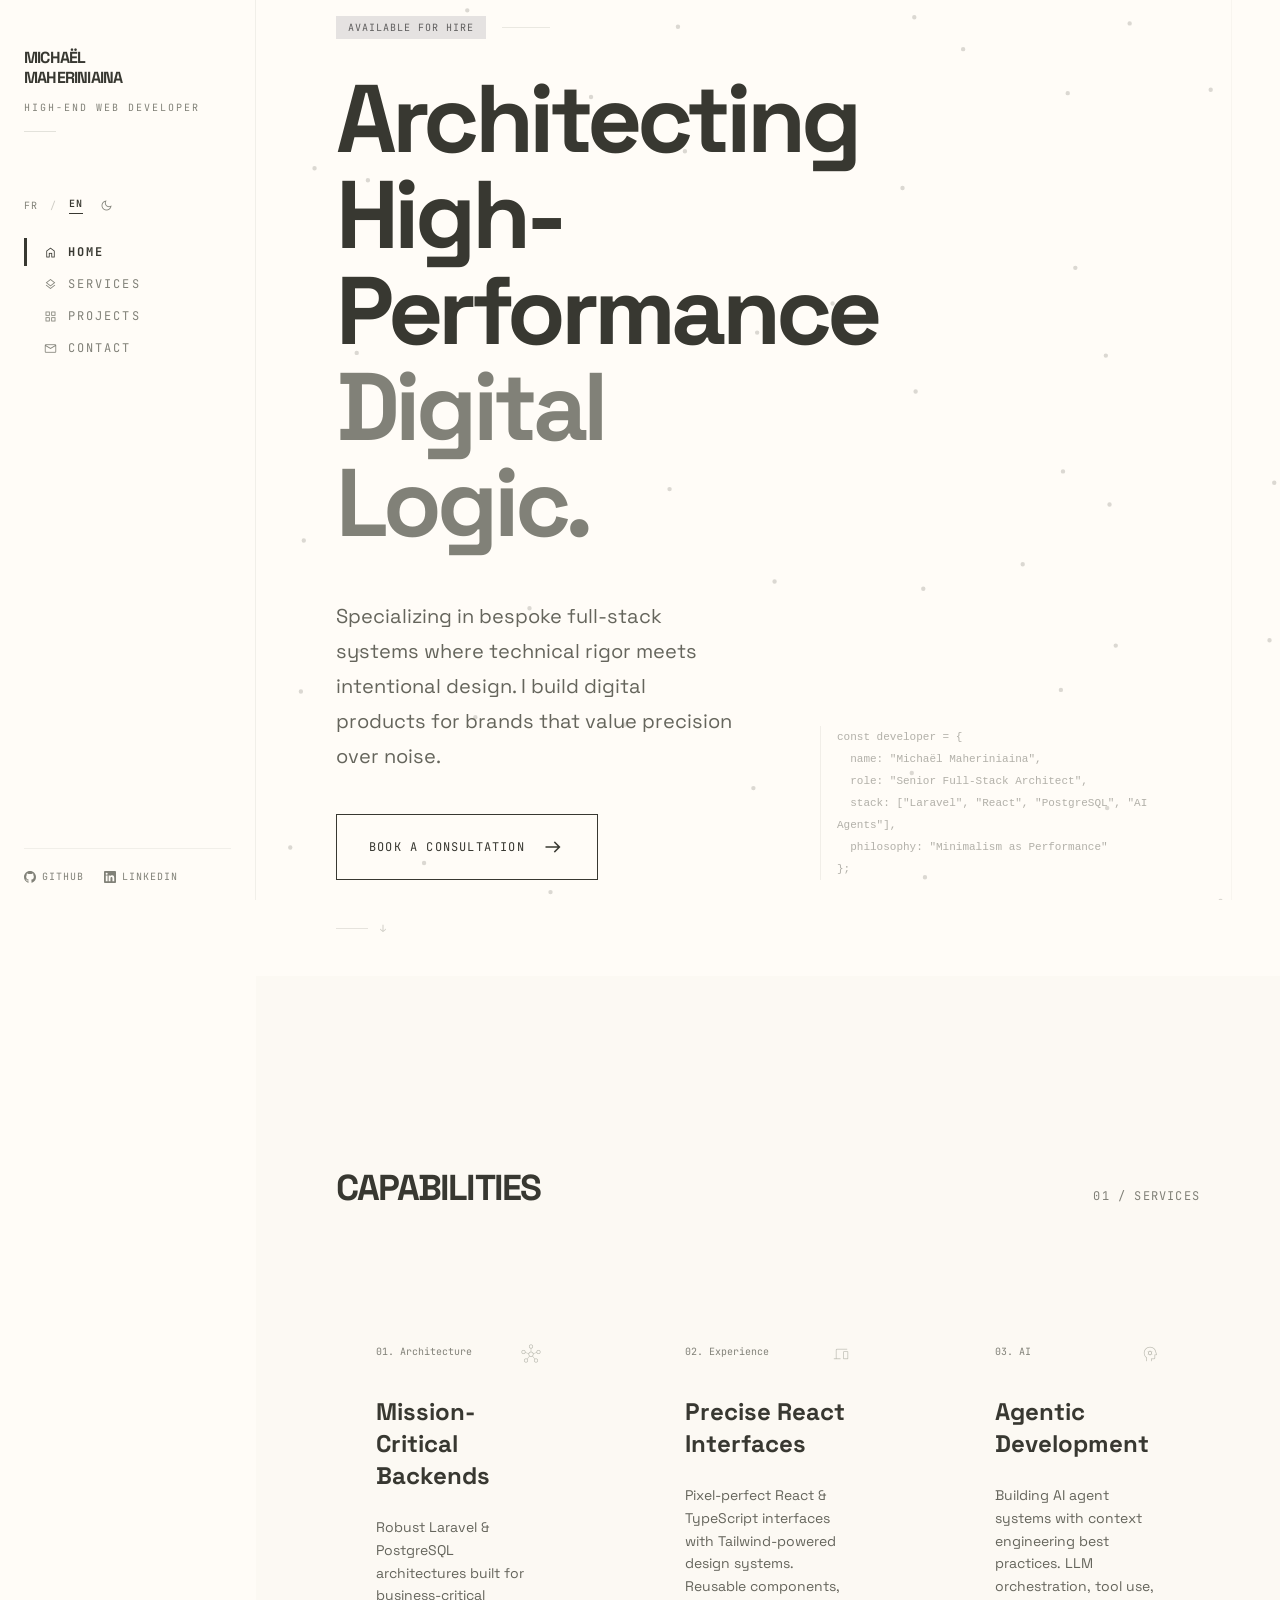
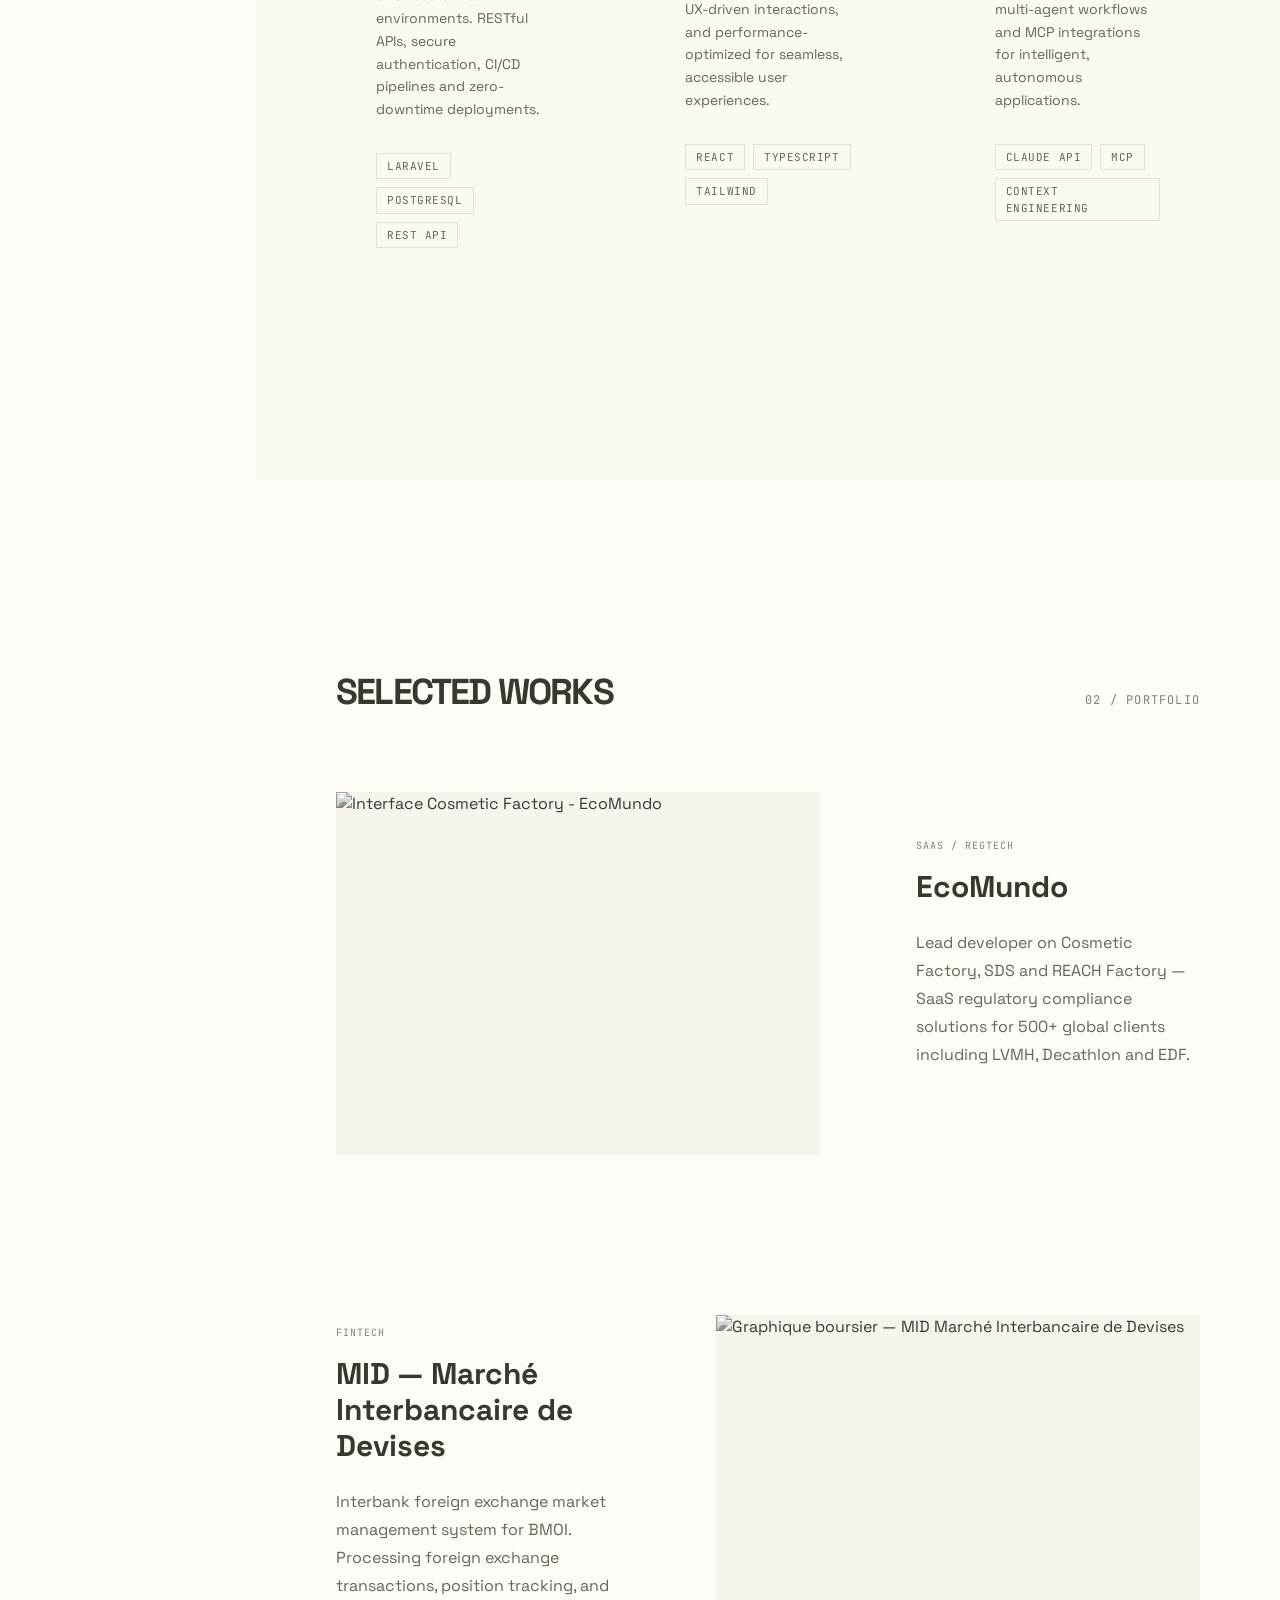
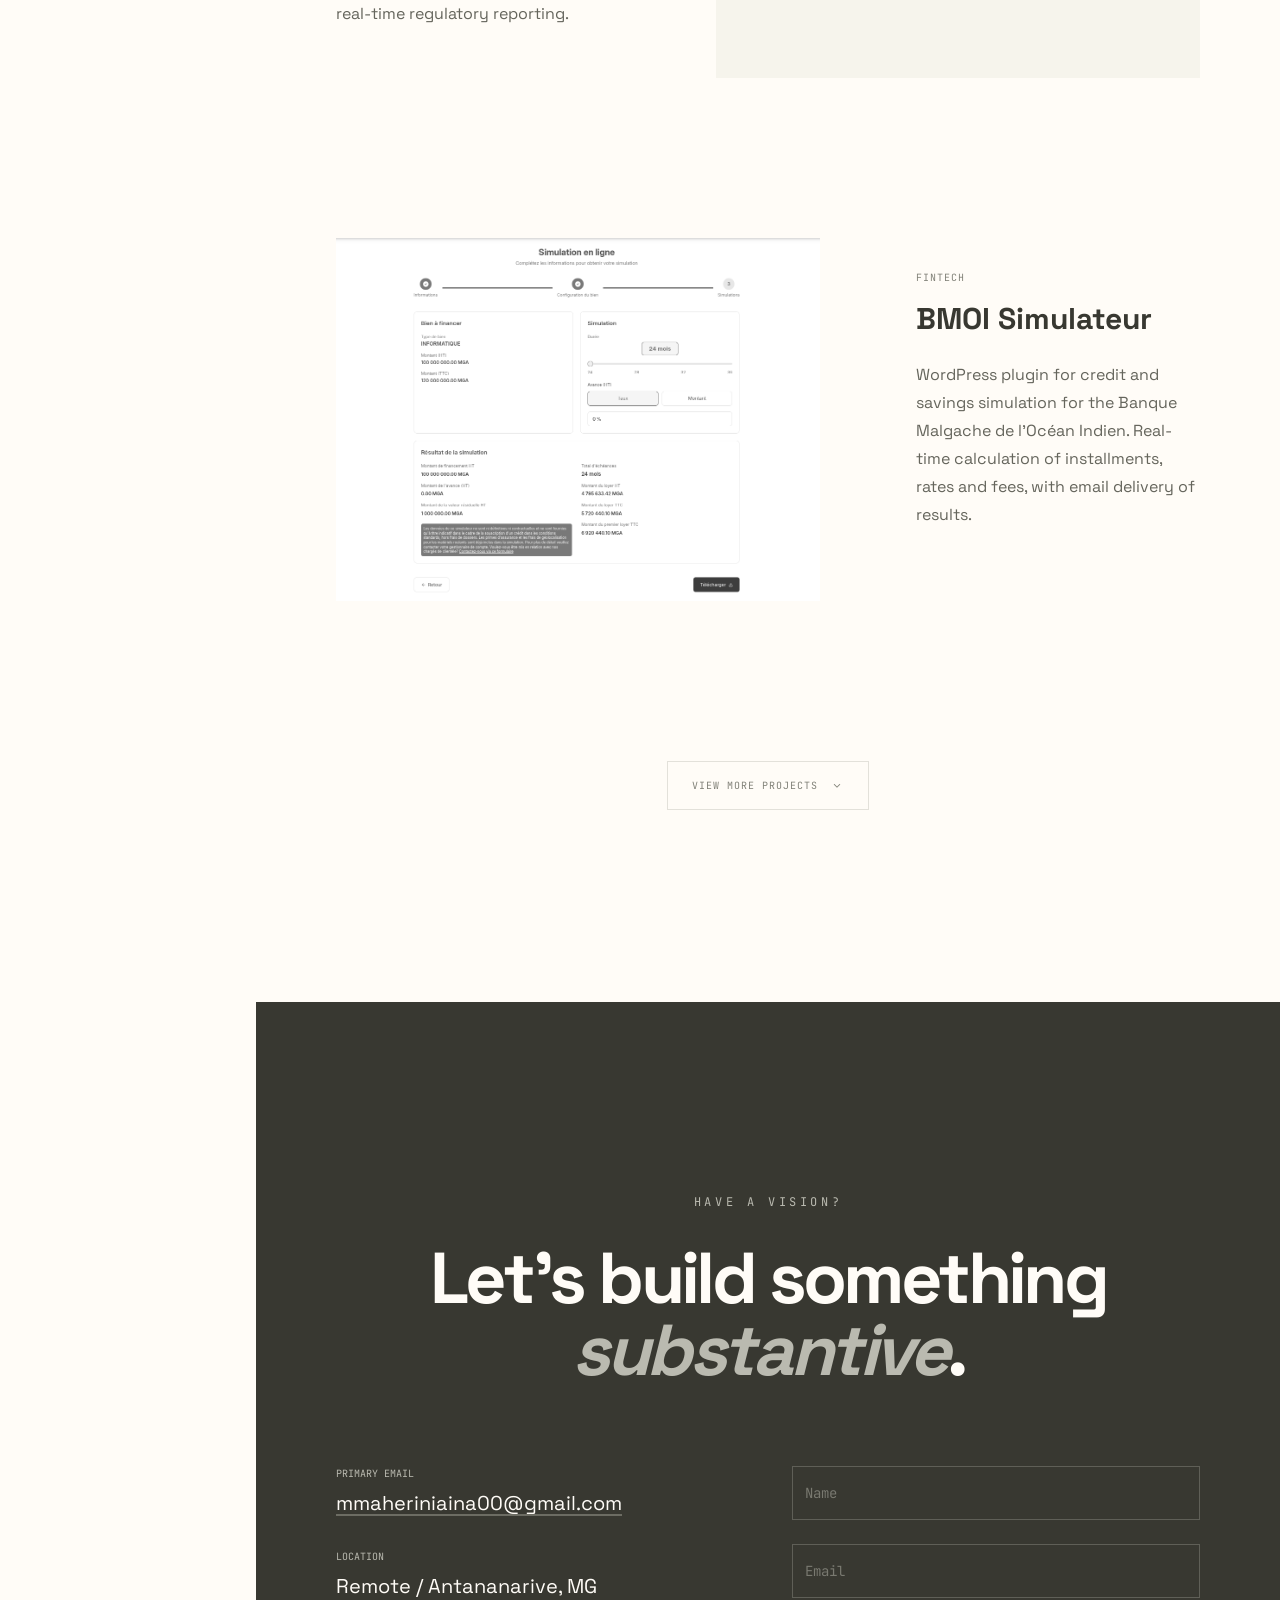
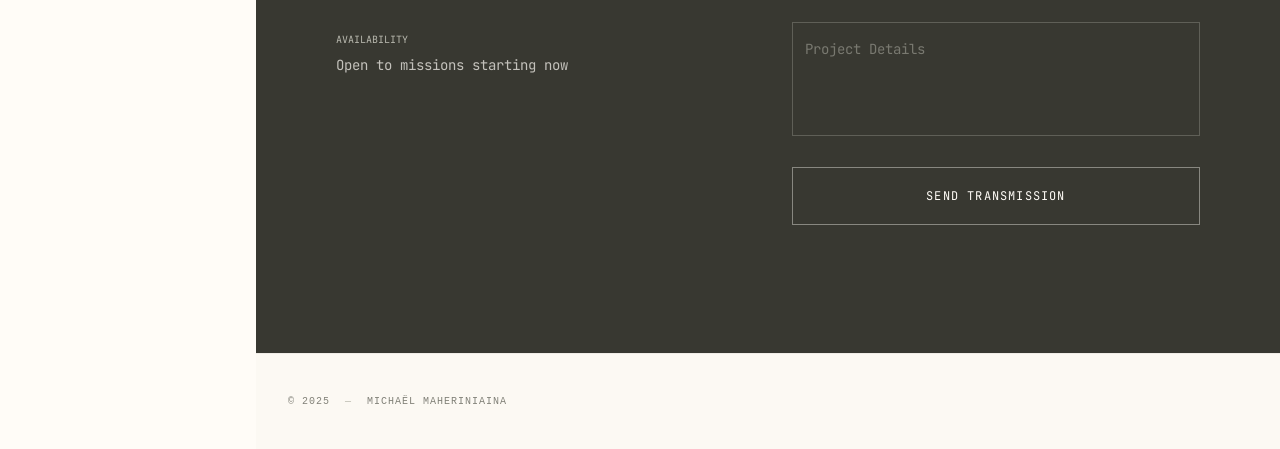
==== commit c9e087e6: "chore: SEO" ====
--- a/en/index.html
+++ b/en/index.html
@@ -1,4 +1,4 @@
-<!DOCTYPE html><html class="light" lang="en"> <head><meta charset="utf-8"><meta content="width=device-width, initial-scale=1.0" name="viewport"><link rel="icon" type="image/svg+xml" href="/favicon.svg"><link rel="icon" href="/favicon.ico"><meta name="generator" content="Astro v6.1.5"><title>Michaël MAHERINIAINA | High-End Freelance Developer</title><script>
+<!DOCTYPE html><html class="light" lang="en"> <head><meta charset="utf-8"><meta content="width=device-width, initial-scale=1.0" name="viewport"><link rel="icon" type="image/svg+xml" href="/favicon.svg"><link rel="icon" href="/favicon.ico"><meta name="generator" content="Astro v6.1.5"><title>Michaël MAHERINIAINA | High-End Freelance Developer</title><meta name="description" content="Michaël Maheriniaina — Senior Full-Stack Architect specializing in Laravel, React, PostgreSQL, and AI Agents. Available for high-end freelance engagements."><meta name="robots" content="index, follow"><!-- Canonical & hreflang --><link rel="canonical" href="http://localhost:4321/en/"><link rel="alternate" hreflang="fr" href="http://localhost:4321/"><link rel="alternate" hreflang="en" href="http://localhost:4321/en/"><link rel="alternate" hreflang="x-default" href="http://localhost:4321/"><!-- Open Graph --><meta property="og:type" content="website"><meta property="og:url" content="http://localhost:4321/en/"><meta property="og:title" content="Michaël MAHERINIAINA | High-End Freelance Developer"><meta property="og:description" content="Michaël Maheriniaina — Senior Full-Stack Architect specializing in Laravel, React, PostgreSQL, and AI Agents. Available for high-end freelance engagements."><meta property="og:locale" content="en_US"><meta property="og:locale:alternate" content="fr_FR"><!-- Twitter Card --><meta name="twitter:card" content="summary"><meta name="twitter:title" content="Michaël MAHERINIAINA | High-End Freelance Developer"><meta name="twitter:description" content="Michaël Maheriniaina — Senior Full-Stack Architect specializing in Laravel, React, PostgreSQL, and AI Agents. Available for high-end freelance engagements."><!-- JSON-LD: Person --><script type="application/ld+json">{"@context":"https://schema.org","@type":"Person","name":"Michaël Maheriniaina","jobTitle":"Senior Full-Stack Architect","url":"http://localhost:4321","email":"mmaheriniaina00@gmail.com","sameAs":["https://github.com/mmaheriniaina00","https://www.linkedin.com/in/michael-maheriniaina/"],"knowsAbout":["Laravel","React","PostgreSQL","AI Agents","TypeScript","MCP"]}</script><script>
     (function() {
       var saved = localStorage.getItem('theme');
       var prefersDark = window.matchMedia('(prefers-color-scheme: dark)').matches;
@@ -6,7 +6,7 @@
         document.documentElement.classList.replace('light', 'dark');
       }
     })();
-  </script><link href="https://fonts.googleapis.com/css2?family=Space+Grotesk:wght@300;400;500;600;700&family=JetBrains+Mono:wght@400;500&display=swap" rel="stylesheet"><link href="https://fonts.googleapis.com/css2?family=Material+Symbols+Outlined:wght,FILL@100..700,0..1&display=swap" rel="stylesheet"><link rel="stylesheet" href="/_astro/SplashCursor.BF46t1t0.css"></head> <body class="font-body selection:bg-primary-container selection:text-on-primary-container"> <canvas id="splash-canvas" data-astro-cid-gy6337wa></canvas>  <script type="module">const h=document.getElementById("splash-canvas");if(window.matchMedia("(hover: none)").matches)h.remove();else{let M=function(){return document.documentElement.classList.contains("dark")},g=function(){return M()?"186,186,176":"129,129,120"},L=function(){return M()?"232,230,220":"56,56,49"},R=function(){const i=L(),t=g(),n=m?18:14,o=p?.9:.45;e.beginPath(),e.arc(x,v,n,0,Math.PI*2),e.strokeStyle=`rgba(${t},${o})`,e.lineWidth=m?1.5:1,e.stroke();const w=m?2:2.5;e.beginPath(),e.arc(l,c,w,0,Math.PI*2),e.fillStyle=`rgba(${i},0.85)`,e.fill()},b=function(i){if(e.clearRect(0,0,u,f),l+=(a-l)*.35,c+=(r-c)*.35,x+=(a-x)*.1,v+=(r-v)*.1,i-E>28){const t=a-l,n=r-c,o=Math.sqrt(t*t+n*n);o>1.5&&d.push(new P(l,c,Math.min(o*.04,2))),E=i}for(let t=d.length-1;t>=0;t--)d[t].update(),d[t].draw(),d[t].dead&&d.splice(t,1);for(let t=s.length-1;t>=0;t--)s[t].update(),s[t].draw(),s[t].dead&&s.splice(t,1);R(),y=requestAnimationFrame(b)};const e=h.getContext("2d");let u=window.innerWidth,f=window.innerHeight;h.width=u,h.height=f;let a=-200,r=-200,l=-200,c=-200,x=-200,v=-200,m=!1,p=!1;const d=[],s=[];class P{x;y;vx;vy;radius;life;decay;constructor(t,n,o=1){this.x=t,this.y=n;const w=Math.random()*Math.PI*2,I=(Math.random()*1.2+.3)*o;this.vx=Math.cos(w)*I,this.vy=Math.sin(w)*I,this.radius=Math.random()*5+2,this.life=1,this.decay=.008+Math.random()*.01}update(){this.x+=this.vx,this.y+=this.vy,this.vx*=.94,this.vy*=.94,this.life-=this.decay}draw(){if(this.life<=0)return;e.beginPath(),e.arc(this.x,this.y,this.radius,0,Math.PI*2);const t=this.life*this.life*this.life;e.fillStyle=`rgba(${g()},${(t*.45).toFixed(3)})`,e.fill()}get dead(){return this.life<=0}}class k{x;y;radius;maxRadius;life;constructor(t,n){this.x=t,this.y=n,this.radius=0,this.maxRadius=40+Math.random()*20,this.life=1}update(){this.radius+=1.6,this.life=Math.max(0,1-this.radius/this.maxRadius)}draw(){this.life<=0||(e.beginPath(),e.arc(this.x,this.y,this.radius,0,Math.PI*2),e.strokeStyle=`rgba(${g()},${(this.life*.5).toFixed(3)})`,e.lineWidth=1,e.stroke())}get dead(){return this.life<=0}}let y,E=0;y=requestAnimationFrame(b),window.addEventListener("mousemove",i=>{a=i.clientX,r=i.clientY}),window.addEventListener("mousedown",()=>{p=!0;for(let i=0;i<12;i++)d.push(new P(a,r,3));s.push(new k(a,r)),s.push(new k(a,r)),s[s.length-1].maxRadius=25}),window.addEventListener("mouseup",()=>{p=!1}),document.addEventListener("mouseover",i=>{m=!!i.target.closest('a, button, [role="button"], input, textarea, select, label')}),window.addEventListener("resize",()=>{u=window.innerWidth,f=window.innerHeight,h.width=u,h.height=f}),document.addEventListener("astro:before-swap",()=>{cancelAnimationFrame(y)})}</script> <canvas id="noise-bg" aria-hidden="true" style="position:fixed;inset:0;width:100%;height:100%;z-index:0;pointer-events:none;"></canvas> <script type="module">const f=document.getElementById("noise-bg"),n=f.getContext("2d"),_=Math.PI*2,i=150,O=2.2,U=.18,u=220,z=2.5,S=.008,T=.72,C=70,D=.002,F=.18;let x=[],M="",v=1,r=0,l=0,P=0;const o={x:-9999,y:-9999,vx:0,vy:0};let I=0,L=0;function q(){return getComputedStyle(document.documentElement).getPropertyValue("--color-on-surface").trim()||"#383831"}const X=new MutationObserver(()=>{M=q()});X.observe(document.documentElement,{attributes:!0,attributeFilter:["class"]});function H(){x=[];const e=Math.ceil(r/i)+1,s=Math.ceil(l/i)+1,c=(r-(e-1)*i)/2,a=(l-(s-1)*i)/2;for(let d=0;d<s;d++)for(let t=0;t<e;t++){const m=c+t*i,y=a+d*i;x.push({ox:m,oy:y,x:m,y,vx:0,vy:0,phase:Math.random()*_,freq:.6+Math.random()*.8})}}function N(){v=Math.min(window.devicePixelRatio||1,2),r=window.innerWidth,l=window.innerHeight,f.width=r*v,f.height=l*v,f.style.width=r+"px",f.style.height=l+"px",n.scale(v,v),H()}const V=new ResizeObserver(N);V.observe(document.documentElement);function W(){const e=o.x,s=o.y,c=o.vx,a=o.vy,d=c*c+a*a;for(const t of x){const m=t.ox+Math.sin(P*D*t.freq+t.phase)*C,y=t.oy+Math.cos(P*D*t.freq+t.phase*1.37)*C,h=e-t.x,p=s-t.y,w=h*h+p*p;if(w<u*u&&w>0){const b=Math.sqrt(w),R=(u-b)/u,g=R*R,A=g*z;t.vx-=h/b*A,t.vy-=p/b*A,d>.01&&(t.vx+=c*g*F,t.vy+=a*g*F)}t.vx+=(m-t.x)*S,t.vy+=(y-t.y)*S,t.vx*=T,t.vy*=T,t.x+=t.vx,t.y+=t.vy}P++}function Y(){n.clearRect(0,0,r,l),n.globalAlpha=U,n.fillStyle=M,n.beginPath();for(const e of x)n.moveTo(e.x+O,e.y),n.arc(e.x,e.y,O,0,_);n.fill(),n.globalAlpha=1}const G=window.matchMedia("(prefers-reduced-motion: reduce)").matches;function E(){W(),Y(),L=requestAnimationFrame(E)}document.addEventListener("visibilitychange",()=>{document.hidden?cancelAnimationFrame(L):G||E()});window.addEventListener("pointermove",e=>{const s=performance.now();if(s-I<16)return;const c=s-I||16;o.vx=(e.clientX-o.x)/c,o.vy=(e.clientY-o.y)/c,I=s,o.x=e.clientX,o.y=e.clientY},{passive:!0});window.addEventListener("pointerleave",()=>{o.x=-9999,o.y=-9999,o.vx=0,o.vy=0});M=q();N();G?Y():E();</script> <nav class="hidden md:flex flex-col h-full py-12 px-6 fixed left-0 top-0 w-64 border-r border-outline-variant/20 bg-background z-50"> <div class="mb-16"> <h1 class="text-base font-black tracking-tighter text-on-surface uppercase font-headline leading-tight">Michaël<br>MAHERINIAINA</h1> <p class="font-label text-[10px] uppercase tracking-[0.2em] text-outline mt-3">High-End Web Developer</p> <div class="w-8 h-[1px] bg-outline-variant/40 mt-4"></div> </div> <div class="mb-6 flex items-center gap-4"> <div class="flex items-center space-x-3 font-label text-[10px] uppercase tracking-widest" aria-label="Language switcher">  <a class="text-outline hover:text-on-surface transition-colors" href="/" aria-label="Passer au français">FR</a> <span class="text-outline/40">/</span> <span class="text-on-surface font-semibold border-b border-on-surface pb-0.5 select-none">EN</span>  </div> <button data-theme-toggle aria-label="Toggle theme" class="flex items-center gap-1.5 font-label text-[10px] uppercase tracking-[0.2em] text-outline hover:text-on-surface transition-colors cursor-pointer"> <span data-theme-icon class="material-symbols-outlined" style="font-size:15px;line-height:1;font-variation-settings:'FILL' 0,'wght' 300,'GRAD' 0,'opsz' 15;">dark_mode</span> </button> <script type="module">function o(){const e=document.documentElement.classList.contains("dark");document.querySelectorAll("[data-theme-icon]").forEach(t=>{t.textContent=e?"light_mode":"dark_mode"})}o();document.querySelectorAll("[data-theme-toggle]").forEach(e=>{e.addEventListener("click",()=>{const t=document.documentElement.classList.toggle("dark");document.documentElement.classList.toggle("light",!t),localStorage.setItem("theme",t?"dark":"light"),o()})});</script> </div> <div class="flex flex-col space-y-1 flex-grow"> <a class="nav-link active" href="#hero" data-nav-link="hero"> <span class="material-symbols-outlined nav-icon">home</span> <span class="text-xs">Home</span> </a><a class="nav-link" href="#services" data-nav-link="services"> <span class="material-symbols-outlined nav-icon">layers</span> <span class="text-xs">Services</span> </a><a class="nav-link" href="#projects" data-nav-link="projects"> <span class="material-symbols-outlined nav-icon">grid_view</span> <span class="text-xs">Projects</span> </a><a class="nav-link" href="#contact" data-nav-link="contact"> <span class="material-symbols-outlined nav-icon">mail</span> <span class="text-xs">Contact</span> </a> </div> <div class="mt-auto space-y-6">  <div class="flex items-center pt-5 -mb-8 border-t border-outline-variant/20"> <div class="flex items-center space-x-5"> <a class="font-label text-[10px] uppercase tracking-widest text-outline hover:text-on-surface transition-colors flex items-center space-x-1.5" href="https://github.com/mmaheriniaina00" aria-label="GitHub"> <svg width="12" height="12" viewBox="0 0 24 24" fill="currentColor" aria-hidden="true"><path d="M12 0C5.37 0 0 5.37 0 12c0 5.31 3.435 9.795 8.205 11.385.6.105.825-.255.825-.57 0-.285-.015-1.23-.015-2.235-3.015.555-3.795-.735-4.035-1.41-.135-.345-.72-1.41-1.23-1.695-.42-.225-1.02-.78-.015-.795.945-.015 1.62.87 1.845 1.23 1.08 1.815 2.805 1.305 3.495.99.105-.78.42-1.305.765-1.605-2.67-.3-5.46-1.335-5.46-5.925 0-1.305.465-2.385 1.23-3.225-.12-.3-.54-1.53.12-3.18 0 0 1.005-.315 3.3 1.23.96-.27 1.98-.405 3-.405s2.04.135 3 .405c2.295-1.56 3.3-1.23 3.3-1.23.66 1.65.24 2.88.12 3.18.765.84 1.23 1.905 1.23 3.225 0 4.605-2.805 5.625-5.475 5.925.435.375.81 1.095.81 2.22 0 1.605-.015 2.895-.015 3.3 0 .315.225.69.825.57A12.02 12.02 0 0 0 24 12c0-6.63-5.37-12-12-12z"/></svg> <span>GitHub</span> </a><a class="font-label text-[10px] uppercase tracking-widest text-outline hover:text-on-surface transition-colors flex items-center space-x-1.5" href="https://www.linkedin.com/in/michael-maheriniaina/" aria-label="LinkedIn"> <svg width="12" height="12" viewBox="0 0 24 24" fill="currentColor" aria-hidden="true"><path d="M20.447 20.452h-3.554v-5.569c0-1.328-.027-3.037-1.852-3.037-1.853 0-2.136 1.445-2.136 2.939v5.667H9.351V9h3.414v1.561h.046c.477-.9 1.637-1.85 3.37-1.85 3.601 0 4.267 2.37 4.267 5.455v6.286zM5.337 7.433a2.062 2.062 0 0 1-2.063-2.065 2.064 2.064 0 1 1 2.063 2.065zm1.782 13.019H3.555V9h3.564v11.452zM22.225 0H1.771C.792 0 0 .774 0 1.729v20.542C0 23.227.792 24 1.771 24h20.451C23.2 24 24 23.227 24 22.271V1.729C24 .774 23.2 0 22.222 0h.003z"/></svg> <span>LinkedIn</span> </a> </div> </div> </div> </nav> <header class="md:hidden sticky top-0 bg-surface z-50 border-b border-outline-variant/10" data-astro-cid-sm7faef2> <div class="flex justify-between items-center px-6 py-4" data-astro-cid-sm7faef2> <h1 class="font-headline font-bold text-lg tracking-tighter uppercase" data-astro-cid-sm7faef2>Michaël Maheriniaina</h1> <div class="flex items-center space-x-4" data-astro-cid-sm7faef2> <div class="flex items-center space-x-3 font-label text-[10px] uppercase tracking-widest" aria-label="Language switcher">  <a class="text-outline hover:text-on-surface transition-colors" href="/" aria-label="Passer au français">FR</a> <span class="text-outline/40">/</span> <span class="text-on-surface font-semibold border-b border-on-surface pb-0.5 select-none">EN</span>  </div> <button data-theme-toggle aria-label="Toggle theme" class="flex items-center gap-1.5 font-label text-[10px] uppercase tracking-[0.2em] text-outline hover:text-on-surface transition-colors cursor-pointer"> <span data-theme-icon class="material-symbols-outlined" style="font-size:15px;line-height:1;font-variation-settings:'FILL' 0,'wght' 300,'GRAD' 0,'opsz' 15;">dark_mode</span> </button>  <button id="mobile-menu-toggle" aria-label="Toggle menu" aria-expanded="false" data-open="false" class="flex items-center justify-center text-outline hover:text-on-surface transition-colors" data-astro-cid-sm7faef2> <span class="icon-menu material-symbols-outlined" style="font-size:20px;line-height:1;" data-astro-cid-sm7faef2>menu</span> <span class="icon-close material-symbols-outlined" style="font-size:20px;line-height:1;" data-astro-cid-sm7faef2>close</span> </button> </div> </div> <!-- Floating nav drawer — absolutely positioned, does not push page content --> <nav id="mobile-nav-drawer" class="mobile-drawer absolute left-0 right-0 top-full bg-surface border-b border-outline-variant/10 overflow-hidden z-40" aria-label="Mobile navigation" data-astro-cid-sm7faef2> <div class="px-6 py-5 flex flex-col space-y-1" data-astro-cid-sm7faef2> <a class="nav-link mobile-nav-link active" href="#hero" data-nav-link="hero" data-astro-cid-sm7faef2> <span class="material-symbols-outlined nav-icon" data-astro-cid-sm7faef2>home</span> <span class="text-xs" data-astro-cid-sm7faef2>Home</span> </a><a class="nav-link mobile-nav-link" href="#services" data-nav-link="services" data-astro-cid-sm7faef2> <span class="material-symbols-outlined nav-icon" data-astro-cid-sm7faef2>layers</span> <span class="text-xs" data-astro-cid-sm7faef2>Services</span> </a><a class="nav-link mobile-nav-link" href="#projects" data-nav-link="projects" data-astro-cid-sm7faef2> <span class="material-symbols-outlined nav-icon" data-astro-cid-sm7faef2>grid_view</span> <span class="text-xs" data-astro-cid-sm7faef2>Projects</span> </a><a class="nav-link mobile-nav-link" href="#contact" data-nav-link="contact" data-astro-cid-sm7faef2> <span class="material-symbols-outlined nav-icon" data-astro-cid-sm7faef2>mail</span> <span class="text-xs" data-astro-cid-sm7faef2>Contact</span> </a> </div> </nav> </header>  <script type="module">const e=document.getElementById("mobile-menu-toggle"),t=document.getElementById("mobile-nav-drawer");function s(){t?.classList.add("is-open"),e?.setAttribute("data-open","true"),e?.setAttribute("aria-expanded","true"),document.body.style.overflow="hidden"}function n(){t?.classList.remove("is-open"),e?.setAttribute("data-open","false"),e?.setAttribute("aria-expanded","false"),document.body.style.overflow=""}e?.addEventListener("click",()=>{t?.classList.contains("is-open")?n():s()});document.querySelectorAll(".mobile-nav-link").forEach(o=>{o.addEventListener("click",n)});</script> <main class="md:ml-64 min-h-screen relative"> <div class="fixed right-12 top-0 h-full w-[1px] bg-outline-variant/10 hidden lg:block"></div> <section class="relative px-8 lg:px-20 flex flex-col justify-center min-h-screen pb-24" id="hero" data-astro-cid-nlow4r3u> <div class="w-full flex flex-col lg:flex-row lg:items-end gap-20" data-astro-cid-nlow4r3u> <!-- Main content --> <div class="flex-1 min-w-0" data-astro-cid-nlow4r3u> <div class="mb-8 mt-4 flex items-center space-x-4 hero-fade" style="--delay: 0ms" data-astro-cid-nlow4r3u> <span class="font-label text-[10px] uppercase tracking-widest text-primary px-3 py-1 bg-primary-container" data-astro-cid-nlow4r3u>Available for Hire</span> <span class="w-12 h-px bg-outline-variant/30" data-astro-cid-nlow4r3u></span> <span class="font-label text-[10px] uppercase tracking-widest text-outline" title="Portfolio version" data-astro-cid-nlow4r3u></span> </div> <h2 class="font-headline text-5xl md:text-7xl lg:text-8xl font-bold tracking-tighter leading-none text-on-background mb-12" data-astro-cid-nlow4r3u> <span class="block hero-fade" style="--delay: 200ms" data-astro-cid-nlow4r3u>Architecting</span> <span class="block hero-fade" style="--delay: 320ms" data-astro-cid-nlow4r3u>High-Performance</span> <span class="block text-outline hero-fade" style="--delay: 440ms" data-astro-cid-nlow4r3u>Digital Logic.</span> </h2> <p class="text-lg md:text-xl text-on-surface-variant leading-[1.75] mb-10 max-w-xl hero-fade" style="--delay: 580ms" data-astro-cid-nlow4r3u> Specializing in bespoke full-stack systems where technical rigor meets intentional design. I build digital products for brands that value precision over noise. </p> <div class="hero-fade" style="--delay: 700ms" data-astro-cid-nlow4r3u> <a class="inline-flex items-center space-x-4 border border-on-background text-on-background px-8 py-5 group hover:bg-on-background hover:text-surface transition-all duration-300" href="#contact" data-astro-cid-nlow4r3u> <span class="font-label text-xs uppercase tracking-widest" data-astro-cid-nlow4r3u>Book a Consultation</span> <span class="material-symbols-outlined group-hover:translate-x-1 transition-transform" data-astro-cid-nlow4r3u>arrow_right_alt</span> </a> </div> </div> <!-- Code Snippet — right column on large screens --> <div class="lg:w-95 lg:shrink-0 font-label text-[11px] text-on-surface-variant/50 leading-loose pl-4 border-l border-outline-variant/20 hero-fade" style="--delay: 840ms" data-astro-cid-nlow4r3u> <code class="block" data-astro-cid-nlow4r3u>
+  </script><link rel="preconnect" href="https://fonts.googleapis.com"><link rel="preconnect" href="https://fonts.gstatic.com" crossorigin><link href="https://fonts.googleapis.com/css2?family=Space+Grotesk:wght@300;400;500;600;700&family=JetBrains+Mono:wght@400;500&display=swap" rel="stylesheet"><link href="https://fonts.googleapis.com/css2?family=Material+Symbols+Outlined:wght,FILL@100..700,0..1&display=swap" rel="stylesheet"><link rel="stylesheet" href="/_astro/SplashCursor.BF46t1t0.css"></head> <body class="font-body selection:bg-primary-container selection:text-on-primary-container"> <canvas id="splash-canvas" data-astro-cid-gy6337wa></canvas>  <script type="module">const h=document.getElementById("splash-canvas");if(window.matchMedia("(hover: none)").matches)h.remove();else{let M=function(){return document.documentElement.classList.contains("dark")},g=function(){return M()?"186,186,176":"129,129,120"},L=function(){return M()?"232,230,220":"56,56,49"},R=function(){const i=L(),t=g(),n=m?18:14,o=p?.9:.45;e.beginPath(),e.arc(x,v,n,0,Math.PI*2),e.strokeStyle=`rgba(${t},${o})`,e.lineWidth=m?1.5:1,e.stroke();const w=m?2:2.5;e.beginPath(),e.arc(l,c,w,0,Math.PI*2),e.fillStyle=`rgba(${i},0.85)`,e.fill()},b=function(i){if(e.clearRect(0,0,u,f),l+=(a-l)*.35,c+=(r-c)*.35,x+=(a-x)*.1,v+=(r-v)*.1,i-E>28){const t=a-l,n=r-c,o=Math.sqrt(t*t+n*n);o>1.5&&d.push(new P(l,c,Math.min(o*.04,2))),E=i}for(let t=d.length-1;t>=0;t--)d[t].update(),d[t].draw(),d[t].dead&&d.splice(t,1);for(let t=s.length-1;t>=0;t--)s[t].update(),s[t].draw(),s[t].dead&&s.splice(t,1);R(),y=requestAnimationFrame(b)};const e=h.getContext("2d");let u=window.innerWidth,f=window.innerHeight;h.width=u,h.height=f;let a=-200,r=-200,l=-200,c=-200,x=-200,v=-200,m=!1,p=!1;const d=[],s=[];class P{x;y;vx;vy;radius;life;decay;constructor(t,n,o=1){this.x=t,this.y=n;const w=Math.random()*Math.PI*2,I=(Math.random()*1.2+.3)*o;this.vx=Math.cos(w)*I,this.vy=Math.sin(w)*I,this.radius=Math.random()*5+2,this.life=1,this.decay=.008+Math.random()*.01}update(){this.x+=this.vx,this.y+=this.vy,this.vx*=.94,this.vy*=.94,this.life-=this.decay}draw(){if(this.life<=0)return;e.beginPath(),e.arc(this.x,this.y,this.radius,0,Math.PI*2);const t=this.life*this.life*this.life;e.fillStyle=`rgba(${g()},${(t*.45).toFixed(3)})`,e.fill()}get dead(){return this.life<=0}}class k{x;y;radius;maxRadius;life;constructor(t,n){this.x=t,this.y=n,this.radius=0,this.maxRadius=40+Math.random()*20,this.life=1}update(){this.radius+=1.6,this.life=Math.max(0,1-this.radius/this.maxRadius)}draw(){this.life<=0||(e.beginPath(),e.arc(this.x,this.y,this.radius,0,Math.PI*2),e.strokeStyle=`rgba(${g()},${(this.life*.5).toFixed(3)})`,e.lineWidth=1,e.stroke())}get dead(){return this.life<=0}}let y,E=0;y=requestAnimationFrame(b),window.addEventListener("mousemove",i=>{a=i.clientX,r=i.clientY}),window.addEventListener("mousedown",()=>{p=!0;for(let i=0;i<12;i++)d.push(new P(a,r,3));s.push(new k(a,r)),s.push(new k(a,r)),s[s.length-1].maxRadius=25}),window.addEventListener("mouseup",()=>{p=!1}),document.addEventListener("mouseover",i=>{m=!!i.target.closest('a, button, [role="button"], input, textarea, select, label')}),window.addEventListener("resize",()=>{u=window.innerWidth,f=window.innerHeight,h.width=u,h.height=f}),document.addEventListener("astro:before-swap",()=>{cancelAnimationFrame(y)})}</script> <canvas id="noise-bg" aria-hidden="true" style="position:fixed;inset:0;width:100%;height:100%;z-index:0;pointer-events:none;"></canvas> <script type="module">const f=document.getElementById("noise-bg"),n=f.getContext("2d"),_=Math.PI*2,i=150,O=2.2,U=.18,u=220,z=2.5,S=.008,T=.72,C=70,D=.002,F=.18;let x=[],M="",v=1,r=0,l=0,P=0;const o={x:-9999,y:-9999,vx:0,vy:0};let I=0,L=0;function q(){return getComputedStyle(document.documentElement).getPropertyValue("--color-on-surface").trim()||"#383831"}const X=new MutationObserver(()=>{M=q()});X.observe(document.documentElement,{attributes:!0,attributeFilter:["class"]});function H(){x=[];const e=Math.ceil(r/i)+1,s=Math.ceil(l/i)+1,c=(r-(e-1)*i)/2,a=(l-(s-1)*i)/2;for(let d=0;d<s;d++)for(let t=0;t<e;t++){const m=c+t*i,y=a+d*i;x.push({ox:m,oy:y,x:m,y,vx:0,vy:0,phase:Math.random()*_,freq:.6+Math.random()*.8})}}function N(){v=Math.min(window.devicePixelRatio||1,2),r=window.innerWidth,l=window.innerHeight,f.width=r*v,f.height=l*v,f.style.width=r+"px",f.style.height=l+"px",n.scale(v,v),H()}const V=new ResizeObserver(N);V.observe(document.documentElement);function W(){const e=o.x,s=o.y,c=o.vx,a=o.vy,d=c*c+a*a;for(const t of x){const m=t.ox+Math.sin(P*D*t.freq+t.phase)*C,y=t.oy+Math.cos(P*D*t.freq+t.phase*1.37)*C,h=e-t.x,p=s-t.y,w=h*h+p*p;if(w<u*u&&w>0){const b=Math.sqrt(w),R=(u-b)/u,g=R*R,A=g*z;t.vx-=h/b*A,t.vy-=p/b*A,d>.01&&(t.vx+=c*g*F,t.vy+=a*g*F)}t.vx+=(m-t.x)*S,t.vy+=(y-t.y)*S,t.vx*=T,t.vy*=T,t.x+=t.vx,t.y+=t.vy}P++}function Y(){n.clearRect(0,0,r,l),n.globalAlpha=U,n.fillStyle=M,n.beginPath();for(const e of x)n.moveTo(e.x+O,e.y),n.arc(e.x,e.y,O,0,_);n.fill(),n.globalAlpha=1}const G=window.matchMedia("(prefers-reduced-motion: reduce)").matches;function E(){W(),Y(),L=requestAnimationFrame(E)}document.addEventListener("visibilitychange",()=>{document.hidden?cancelAnimationFrame(L):G||E()});window.addEventListener("pointermove",e=>{const s=performance.now();if(s-I<16)return;const c=s-I||16;o.vx=(e.clientX-o.x)/c,o.vy=(e.clientY-o.y)/c,I=s,o.x=e.clientX,o.y=e.clientY},{passive:!0});window.addEventListener("pointerleave",()=>{o.x=-9999,o.y=-9999,o.vx=0,o.vy=0});M=q();N();G?Y():E();</script> <nav class="hidden md:flex flex-col h-full py-12 px-6 fixed left-0 top-0 w-64 border-r border-outline-variant/20 bg-background z-50"> <div class="mb-16"> <h1 class="text-base font-black tracking-tighter text-on-surface uppercase font-headline leading-tight">Michaël<br>MAHERINIAINA</h1> <p class="font-label text-[10px] uppercase tracking-[0.2em] text-outline mt-3">High-End Web Developer</p> <div class="w-8 h-[1px] bg-outline-variant/40 mt-4"></div> </div> <div class="mb-6 flex items-center gap-4"> <div class="flex items-center space-x-3 font-label text-[10px] uppercase tracking-widest" aria-label="Language switcher">  <a class="text-outline hover:text-on-surface transition-colors" href="/" aria-label="Passer au français">FR</a> <span class="text-outline/40">/</span> <span class="text-on-surface font-semibold border-b border-on-surface pb-0.5 select-none">EN</span>  </div> <button data-theme-toggle aria-label="Toggle theme" class="flex items-center gap-1.5 font-label text-[10px] uppercase tracking-[0.2em] text-outline hover:text-on-surface transition-colors cursor-pointer"> <span data-theme-icon class="material-symbols-outlined" style="font-size:15px;line-height:1;font-variation-settings:'FILL' 0,'wght' 300,'GRAD' 0,'opsz' 15;">dark_mode</span> </button> <script type="module">function o(){const e=document.documentElement.classList.contains("dark");document.querySelectorAll("[data-theme-icon]").forEach(t=>{t.textContent=e?"light_mode":"dark_mode"})}o();document.querySelectorAll("[data-theme-toggle]").forEach(e=>{e.addEventListener("click",()=>{const t=document.documentElement.classList.toggle("dark");document.documentElement.classList.toggle("light",!t),localStorage.setItem("theme",t?"dark":"light"),o()})});</script> </div> <div class="flex flex-col space-y-1 flex-grow"> <a class="nav-link active" href="#hero" data-nav-link="hero"> <span class="material-symbols-outlined nav-icon">home</span> <span class="text-xs">Home</span> </a><a class="nav-link" href="#services" data-nav-link="services"> <span class="material-symbols-outlined nav-icon">layers</span> <span class="text-xs">Services</span> </a><a class="nav-link" href="#projects" data-nav-link="projects"> <span class="material-symbols-outlined nav-icon">grid_view</span> <span class="text-xs">Projects</span> </a><a class="nav-link" href="#contact" data-nav-link="contact"> <span class="material-symbols-outlined nav-icon">mail</span> <span class="text-xs">Contact</span> </a> </div> <div class="mt-auto space-y-6">  <div class="flex items-center pt-5 -mb-8 border-t border-outline-variant/20"> <div class="flex items-center space-x-5"> <a class="font-label text-[10px] uppercase tracking-widest text-outline hover:text-on-surface transition-colors flex items-center space-x-1.5" href="https://github.com/mmaheriniaina00" aria-label="GitHub"> <svg width="12" height="12" viewBox="0 0 24 24" fill="currentColor" aria-hidden="true"><path d="M12 0C5.37 0 0 5.37 0 12c0 5.31 3.435 9.795 8.205 11.385.6.105.825-.255.825-.57 0-.285-.015-1.23-.015-2.235-3.015.555-3.795-.735-4.035-1.41-.135-.345-.72-1.41-1.23-1.695-.42-.225-1.02-.78-.015-.795.945-.015 1.62.87 1.845 1.23 1.08 1.815 2.805 1.305 3.495.99.105-.78.42-1.305.765-1.605-2.67-.3-5.46-1.335-5.46-5.925 0-1.305.465-2.385 1.23-3.225-.12-.3-.54-1.53.12-3.18 0 0 1.005-.315 3.3 1.23.96-.27 1.98-.405 3-.405s2.04.135 3 .405c2.295-1.56 3.3-1.23 3.3-1.23.66 1.65.24 2.88.12 3.18.765.84 1.23 1.905 1.23 3.225 0 4.605-2.805 5.625-5.475 5.925.435.375.81 1.095.81 2.22 0 1.605-.015 2.895-.015 3.3 0 .315.225.69.825.57A12.02 12.02 0 0 0 24 12c0-6.63-5.37-12-12-12z"/></svg> <span>GitHub</span> </a><a class="font-label text-[10px] uppercase tracking-widest text-outline hover:text-on-surface transition-colors flex items-center space-x-1.5" href="https://www.linkedin.com/in/michael-maheriniaina/" aria-label="LinkedIn"> <svg width="12" height="12" viewBox="0 0 24 24" fill="currentColor" aria-hidden="true"><path d="M20.447 20.452h-3.554v-5.569c0-1.328-.027-3.037-1.852-3.037-1.853 0-2.136 1.445-2.136 2.939v5.667H9.351V9h3.414v1.561h.046c.477-.9 1.637-1.85 3.37-1.85 3.601 0 4.267 2.37 4.267 5.455v6.286zM5.337 7.433a2.062 2.062 0 0 1-2.063-2.065 2.064 2.064 0 1 1 2.063 2.065zm1.782 13.019H3.555V9h3.564v11.452zM22.225 0H1.771C.792 0 0 .774 0 1.729v20.542C0 23.227.792 24 1.771 24h20.451C23.2 24 24 23.227 24 22.271V1.729C24 .774 23.2 0 22.222 0h.003z"/></svg> <span>LinkedIn</span> </a> </div> </div> </div> </nav> <header class="md:hidden sticky top-0 bg-surface z-50 border-b border-outline-variant/10" data-astro-cid-sm7faef2> <div class="flex justify-between items-center px-6 py-4" data-astro-cid-sm7faef2> <h1 class="font-headline font-bold text-lg tracking-tighter uppercase" data-astro-cid-sm7faef2>Michaël Maheriniaina</h1> <div class="flex items-center space-x-4" data-astro-cid-sm7faef2> <div class="flex items-center space-x-3 font-label text-[10px] uppercase tracking-widest" aria-label="Language switcher">  <a class="text-outline hover:text-on-surface transition-colors" href="/" aria-label="Passer au français">FR</a> <span class="text-outline/40">/</span> <span class="text-on-surface font-semibold border-b border-on-surface pb-0.5 select-none">EN</span>  </div> <button data-theme-toggle aria-label="Toggle theme" class="flex items-center gap-1.5 font-label text-[10px] uppercase tracking-[0.2em] text-outline hover:text-on-surface transition-colors cursor-pointer"> <span data-theme-icon class="material-symbols-outlined" style="font-size:15px;line-height:1;font-variation-settings:'FILL' 0,'wght' 300,'GRAD' 0,'opsz' 15;">dark_mode</span> </button>  <button id="mobile-menu-toggle" aria-label="Toggle menu" aria-expanded="false" data-open="false" class="flex items-center justify-center text-outline hover:text-on-surface transition-colors" data-astro-cid-sm7faef2> <span class="icon-menu material-symbols-outlined" style="font-size:20px;line-height:1;" data-astro-cid-sm7faef2>menu</span> <span class="icon-close material-symbols-outlined" style="font-size:20px;line-height:1;" data-astro-cid-sm7faef2>close</span> </button> </div> </div> <!-- Floating nav drawer — absolutely positioned, does not push page content --> <nav id="mobile-nav-drawer" class="mobile-drawer absolute left-0 right-0 top-full bg-surface border-b border-outline-variant/10 overflow-hidden z-40" aria-label="Mobile navigation" data-astro-cid-sm7faef2> <div class="px-6 py-5 flex flex-col space-y-1" data-astro-cid-sm7faef2> <a class="nav-link mobile-nav-link active" href="#hero" data-nav-link="hero" data-astro-cid-sm7faef2> <span class="material-symbols-outlined nav-icon" data-astro-cid-sm7faef2>home</span> <span class="text-xs" data-astro-cid-sm7faef2>Home</span> </a><a class="nav-link mobile-nav-link" href="#services" data-nav-link="services" data-astro-cid-sm7faef2> <span class="material-symbols-outlined nav-icon" data-astro-cid-sm7faef2>layers</span> <span class="text-xs" data-astro-cid-sm7faef2>Services</span> </a><a class="nav-link mobile-nav-link" href="#projects" data-nav-link="projects" data-astro-cid-sm7faef2> <span class="material-symbols-outlined nav-icon" data-astro-cid-sm7faef2>grid_view</span> <span class="text-xs" data-astro-cid-sm7faef2>Projects</span> </a><a class="nav-link mobile-nav-link" href="#contact" data-nav-link="contact" data-astro-cid-sm7faef2> <span class="material-symbols-outlined nav-icon" data-astro-cid-sm7faef2>mail</span> <span class="text-xs" data-astro-cid-sm7faef2>Contact</span> </a> </div> </nav> </header>  <script type="module">const e=document.getElementById("mobile-menu-toggle"),t=document.getElementById("mobile-nav-drawer");function s(){t?.classList.add("is-open"),e?.setAttribute("data-open","true"),e?.setAttribute("aria-expanded","true"),document.body.style.overflow="hidden"}function n(){t?.classList.remove("is-open"),e?.setAttribute("data-open","false"),e?.setAttribute("aria-expanded","false"),document.body.style.overflow=""}e?.addEventListener("click",()=>{t?.classList.contains("is-open")?n():s()});document.querySelectorAll(".mobile-nav-link").forEach(o=>{o.addEventListener("click",n)});</script> <main class="md:ml-64 min-h-screen relative"> <div class="fixed right-12 top-0 h-full w-[1px] bg-outline-variant/10 hidden lg:block"></div> <section class="relative px-8 lg:px-20 flex flex-col justify-center min-h-screen pb-24" id="hero" data-astro-cid-nlow4r3u> <div class="w-full flex flex-col lg:flex-row lg:items-end gap-20" data-astro-cid-nlow4r3u> <!-- Main content --> <div class="flex-1 min-w-0" data-astro-cid-nlow4r3u> <div class="mb-8 mt-4 flex items-center space-x-4 hero-fade" style="--delay: 0ms" data-astro-cid-nlow4r3u> <span class="font-label text-[10px] uppercase tracking-widest text-primary px-3 py-1 bg-primary-container" data-astro-cid-nlow4r3u>Available for Hire</span> <span class="w-12 h-px bg-outline-variant/30" data-astro-cid-nlow4r3u></span> <span class="font-label text-[10px] uppercase tracking-widest text-outline" title="Portfolio version" data-astro-cid-nlow4r3u></span> </div> <h2 class="font-headline text-5xl md:text-7xl lg:text-8xl font-bold tracking-tighter leading-none text-on-background mb-12" data-astro-cid-nlow4r3u> <span class="block hero-fade" style="--delay: 200ms" data-astro-cid-nlow4r3u>Architecting</span> <span class="block hero-fade" style="--delay: 320ms" data-astro-cid-nlow4r3u>High-Performance</span> <span class="block text-outline hero-fade" style="--delay: 440ms" data-astro-cid-nlow4r3u>Digital Logic.</span> </h2> <p class="text-lg md:text-xl text-on-surface-variant leading-[1.75] mb-10 max-w-xl hero-fade" style="--delay: 580ms" data-astro-cid-nlow4r3u> Specializing in bespoke full-stack systems where technical rigor meets intentional design. I build digital products for brands that value precision over noise. </p> <div class="hero-fade" style="--delay: 700ms" data-astro-cid-nlow4r3u> <a class="inline-flex items-center space-x-4 border border-on-background text-on-background px-8 py-5 group hover:bg-on-background hover:text-surface transition-all duration-300" href="#contact" data-astro-cid-nlow4r3u> <span class="font-label text-xs uppercase tracking-widest" data-astro-cid-nlow4r3u>Book a Consultation</span> <span class="material-symbols-outlined group-hover:translate-x-1 transition-transform" data-astro-cid-nlow4r3u>arrow_right_alt</span> </a> </div> </div> <!-- Code Snippet — right column on large screens --> <div class="lg:w-95 lg:shrink-0 font-label text-[11px] text-on-surface-variant/50 leading-loose pl-4 border-l border-outline-variant/20 hero-fade" style="--delay: 840ms" data-astro-cid-nlow4r3u> <code class="block" data-astro-cid-nlow4r3u>
 const developer = {<br data-astro-cid-nlow4r3u>
 &nbsp;&nbsp;name: "Michaël Maheriniaina",<br data-astro-cid-nlow4r3u>
 &nbsp;&nbsp;role: "Senior Full-Stack Architect",<br data-astro-cid-nlow4r3u>
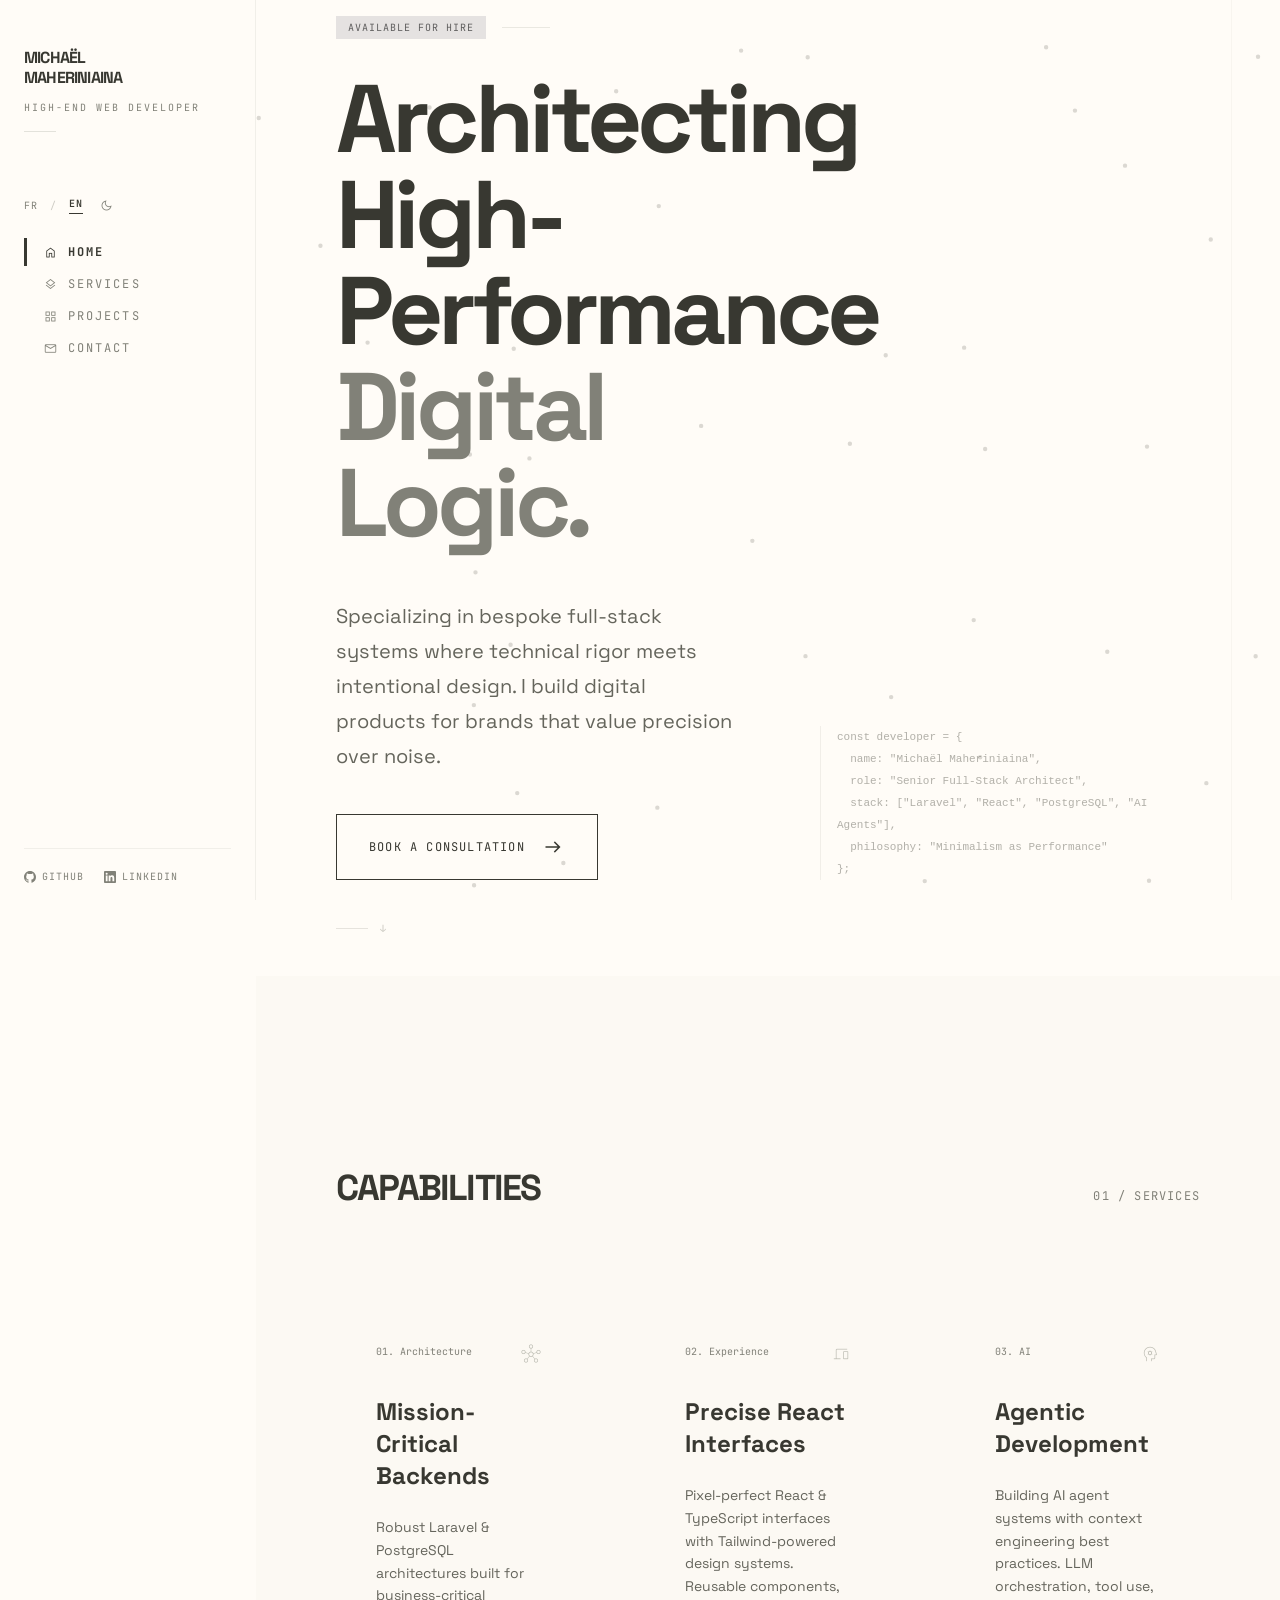
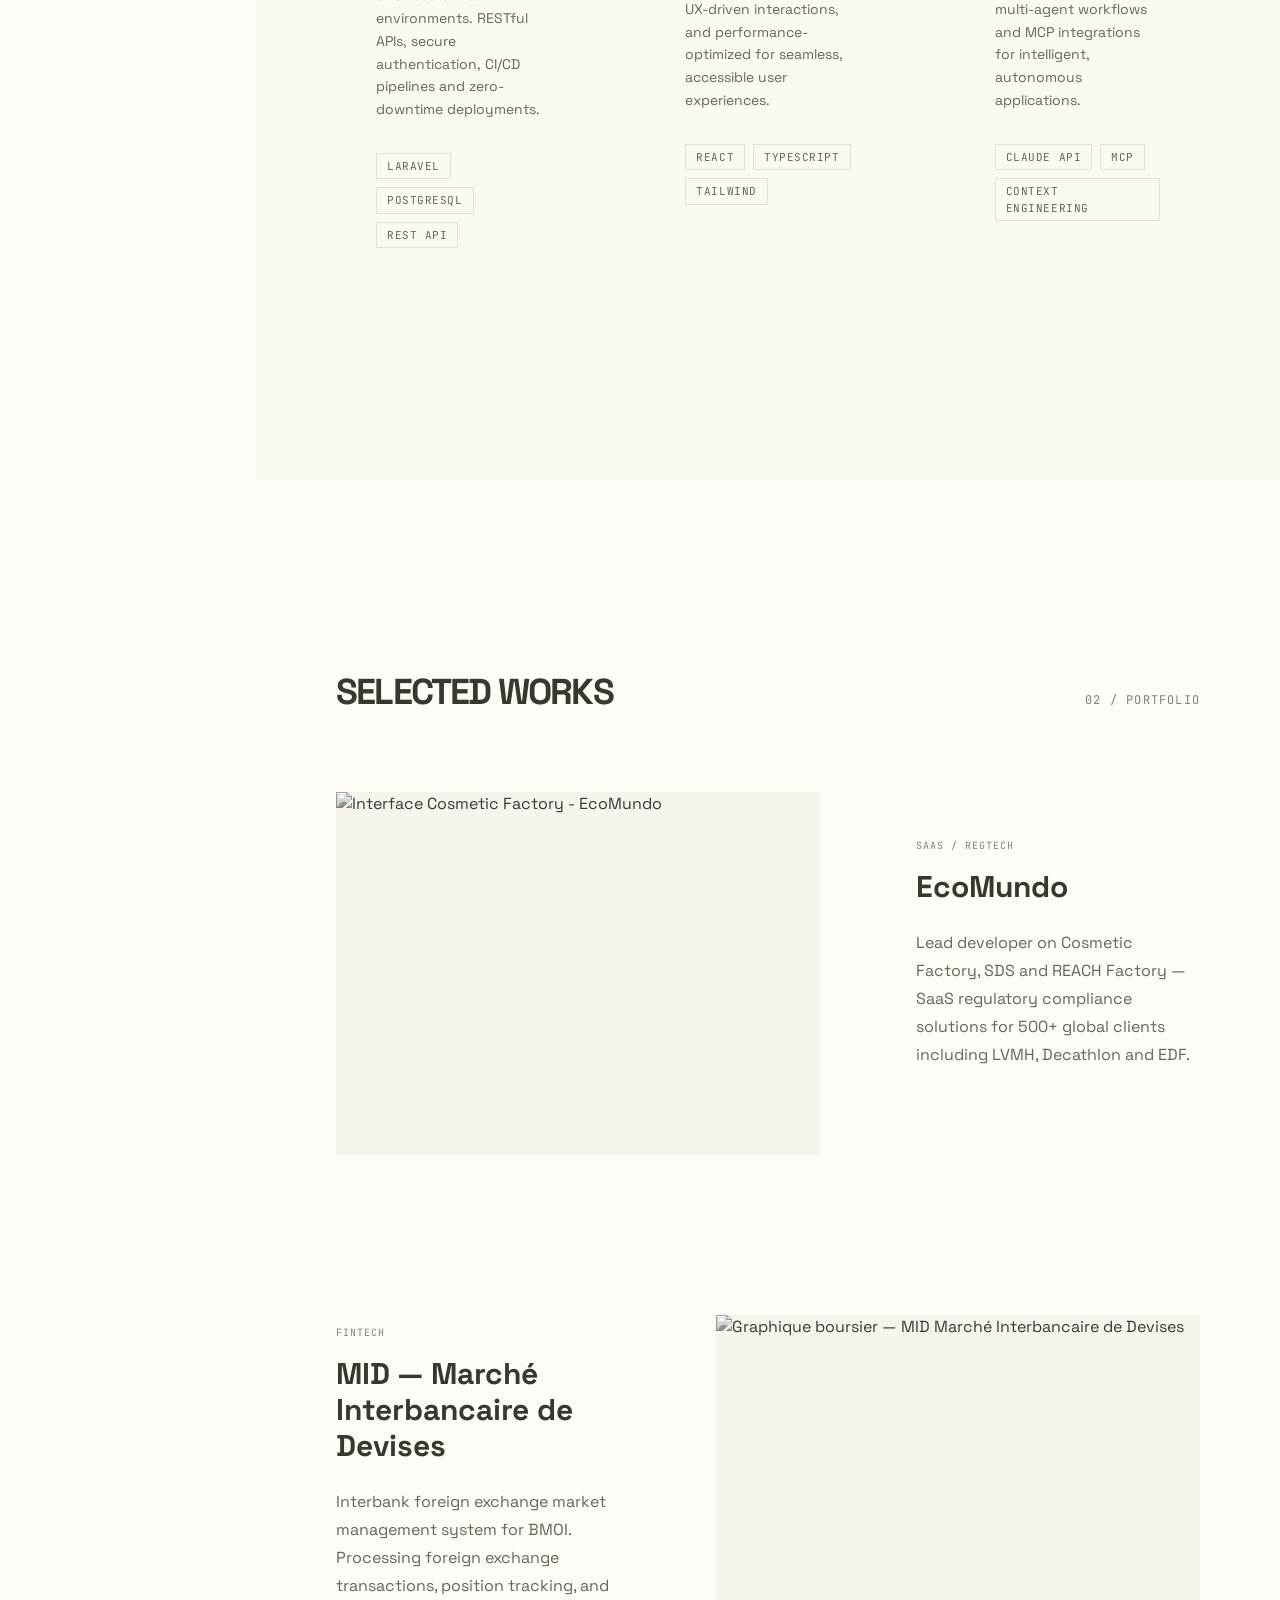
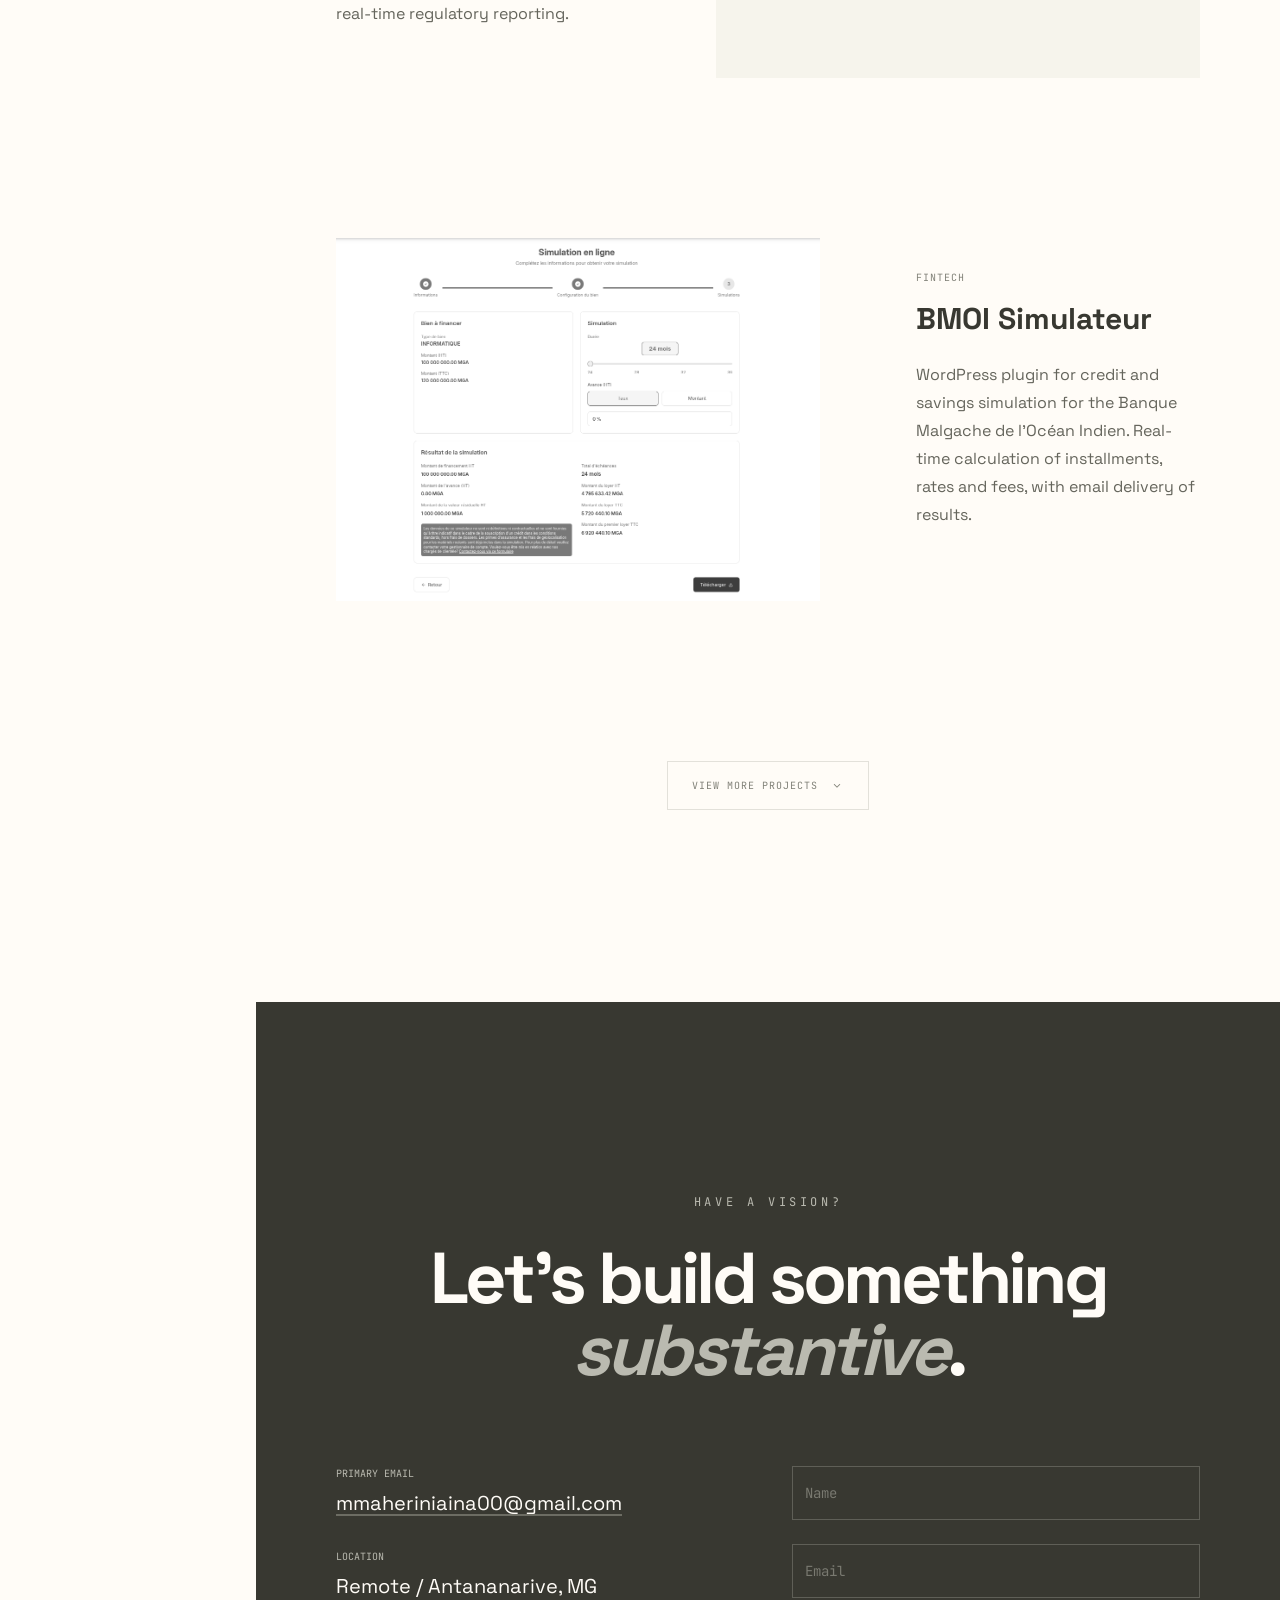
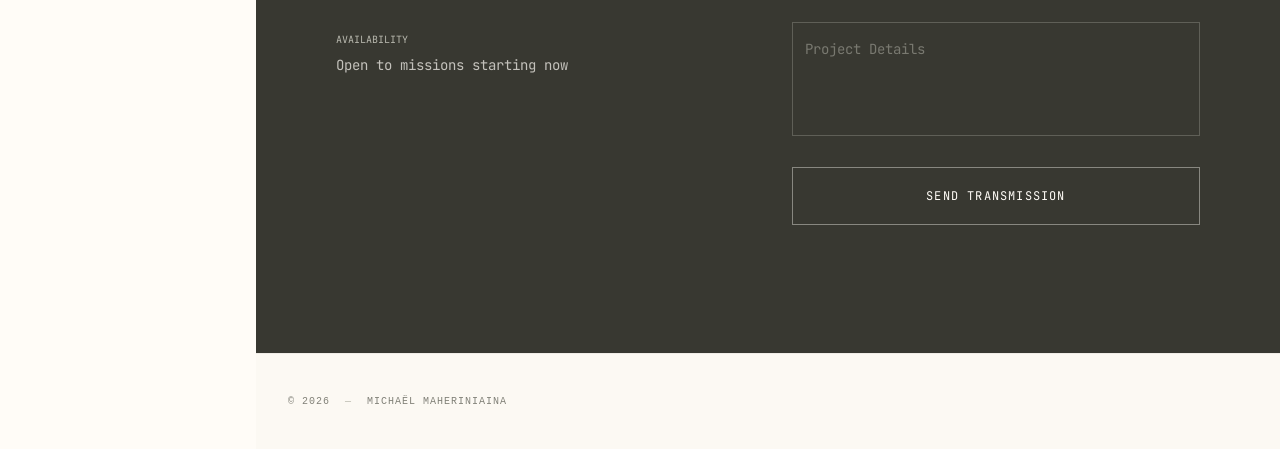
==== commit a319b966: "chore: section improvement" ====
--- a/en/index.html
+++ b/en/index.html
@@ -1,4 +1,4 @@
-<!DOCTYPE html><html class="light" lang="en"> <head><meta charset="utf-8"><meta content="width=device-width, initial-scale=1.0" name="viewport"><link rel="icon" type="image/svg+xml" href="/favicon.svg"><link rel="icon" href="/favicon.ico"><meta name="generator" content="Astro v6.1.5"><title>Michaël MAHERINIAINA | High-End Freelance Developer</title><meta name="description" content="Michaël Maheriniaina — Senior Full-Stack Architect specializing in Laravel, React, PostgreSQL, and AI Agents. Available for high-end freelance engagements."><meta name="robots" content="index, follow"><!-- Canonical & hreflang --><link rel="canonical" href="http://localhost:4321/en/"><link rel="alternate" hreflang="fr" href="http://localhost:4321/"><link rel="alternate" hreflang="en" href="http://localhost:4321/en/"><link rel="alternate" hreflang="x-default" href="http://localhost:4321/"><!-- Open Graph --><meta property="og:type" content="website"><meta property="og:url" content="http://localhost:4321/en/"><meta property="og:title" content="Michaël MAHERINIAINA | High-End Freelance Developer"><meta property="og:description" content="Michaël Maheriniaina — Senior Full-Stack Architect specializing in Laravel, React, PostgreSQL, and AI Agents. Available for high-end freelance engagements."><meta property="og:locale" content="en_US"><meta property="og:locale:alternate" content="fr_FR"><!-- Twitter Card --><meta name="twitter:card" content="summary"><meta name="twitter:title" content="Michaël MAHERINIAINA | High-End Freelance Developer"><meta name="twitter:description" content="Michaël Maheriniaina — Senior Full-Stack Architect specializing in Laravel, React, PostgreSQL, and AI Agents. Available for high-end freelance engagements."><!-- JSON-LD: Person --><script type="application/ld+json">{"@context":"https://schema.org","@type":"Person","name":"Michaël Maheriniaina","jobTitle":"Senior Full-Stack Architect","url":"http://localhost:4321","email":"mmaheriniaina00@gmail.com","sameAs":["https://github.com/mmaheriniaina00","https://www.linkedin.com/in/michael-maheriniaina/"],"knowsAbout":["Laravel","React","PostgreSQL","AI Agents","TypeScript","MCP"]}</script><script>
+<!DOCTYPE html><html class="light" lang="en"> <head><meta charset="utf-8"><meta content="width=device-width, initial-scale=1.0" name="viewport"><link rel="apple-touch-icon" sizes="180x180" href="/apple-touch-icon.png"><link rel="icon" type="image/png" sizes="32x32" href="/favicon-32x32.png"><link rel="icon" type="image/png" sizes="16x16" href="/favicon-16x16.png"><link rel="manifest" href="/site.webmanifest"><link rel="icon" href="/favicon.ico"><meta name="generator" content="Astro v6.1.5"><title>Michaël MAHERINIAINA | High-End Freelance Developer</title><meta name="description" content="Michaël Maheriniaina — Senior Full-Stack Architect specializing in Laravel, React, PostgreSQL, and AI Agents. Available for high-end freelance engagements."><meta name="robots" content="index, follow"><!-- Canonical & hreflang --><link rel="canonical" href="http://localhost:4321/en/"><link rel="alternate" hreflang="fr" href="http://localhost:4321/"><link rel="alternate" hreflang="en" href="http://localhost:4321/en/"><link rel="alternate" hreflang="x-default" href="http://localhost:4321/"><!-- Open Graph --><meta property="og:type" content="website"><meta property="og:url" content="http://localhost:4321/en/"><meta property="og:title" content="Michaël MAHERINIAINA | High-End Freelance Developer"><meta property="og:description" content="Michaël Maheriniaina — Senior Full-Stack Architect specializing in Laravel, React, PostgreSQL, and AI Agents. Available for high-end freelance engagements."><meta property="og:locale" content="en_US"><meta property="og:locale:alternate" content="fr_FR"><!-- Twitter Card --><meta name="twitter:card" content="summary"><meta name="twitter:title" content="Michaël MAHERINIAINA | High-End Freelance Developer"><meta name="twitter:description" content="Michaël Maheriniaina — Senior Full-Stack Architect specializing in Laravel, React, PostgreSQL, and AI Agents. Available for high-end freelance engagements."><!-- JSON-LD: Person --><script type="application/ld+json">{"@context":"https://schema.org","@type":"Person","name":"Michaël Maheriniaina","jobTitle":"Senior Full-Stack Architect","url":"http://localhost:4321","email":"mmaheriniaina00@gmail.com","sameAs":["https://github.com/mmaheriniaina00","https://www.linkedin.com/in/michael-maheriniaina/"],"knowsAbout":["Laravel","React","PostgreSQL","AI Agents","TypeScript","MCP"]}</script><script>
     (function() {
       var saved = localStorage.getItem('theme');
       var prefersDark = window.matchMedia('(prefers-color-scheme: dark)').matches;
@@ -6,12 +6,12 @@
         document.documentElement.classList.replace('light', 'dark');
       }
     })();
-  </script><link rel="preconnect" href="https://fonts.googleapis.com"><link rel="preconnect" href="https://fonts.gstatic.com" crossorigin><link href="https://fonts.googleapis.com/css2?family=Space+Grotesk:wght@300;400;500;600;700&family=JetBrains+Mono:wght@400;500&display=swap" rel="stylesheet"><link href="https://fonts.googleapis.com/css2?family=Material+Symbols+Outlined:wght,FILL@100..700,0..1&display=swap" rel="stylesheet"><link rel="stylesheet" href="/_astro/SplashCursor.BF46t1t0.css"></head> <body class="font-body selection:bg-primary-container selection:text-on-primary-container"> <canvas id="splash-canvas" data-astro-cid-gy6337wa></canvas>  <script type="module">const h=document.getElementById("splash-canvas");if(window.matchMedia("(hover: none)").matches)h.remove();else{let M=function(){return document.documentElement.classList.contains("dark")},g=function(){return M()?"186,186,176":"129,129,120"},L=function(){return M()?"232,230,220":"56,56,49"},R=function(){const i=L(),t=g(),n=m?18:14,o=p?.9:.45;e.beginPath(),e.arc(x,v,n,0,Math.PI*2),e.strokeStyle=`rgba(${t},${o})`,e.lineWidth=m?1.5:1,e.stroke();const w=m?2:2.5;e.beginPath(),e.arc(l,c,w,0,Math.PI*2),e.fillStyle=`rgba(${i},0.85)`,e.fill()},b=function(i){if(e.clearRect(0,0,u,f),l+=(a-l)*.35,c+=(r-c)*.35,x+=(a-x)*.1,v+=(r-v)*.1,i-E>28){const t=a-l,n=r-c,o=Math.sqrt(t*t+n*n);o>1.5&&d.push(new P(l,c,Math.min(o*.04,2))),E=i}for(let t=d.length-1;t>=0;t--)d[t].update(),d[t].draw(),d[t].dead&&d.splice(t,1);for(let t=s.length-1;t>=0;t--)s[t].update(),s[t].draw(),s[t].dead&&s.splice(t,1);R(),y=requestAnimationFrame(b)};const e=h.getContext("2d");let u=window.innerWidth,f=window.innerHeight;h.width=u,h.height=f;let a=-200,r=-200,l=-200,c=-200,x=-200,v=-200,m=!1,p=!1;const d=[],s=[];class P{x;y;vx;vy;radius;life;decay;constructor(t,n,o=1){this.x=t,this.y=n;const w=Math.random()*Math.PI*2,I=(Math.random()*1.2+.3)*o;this.vx=Math.cos(w)*I,this.vy=Math.sin(w)*I,this.radius=Math.random()*5+2,this.life=1,this.decay=.008+Math.random()*.01}update(){this.x+=this.vx,this.y+=this.vy,this.vx*=.94,this.vy*=.94,this.life-=this.decay}draw(){if(this.life<=0)return;e.beginPath(),e.arc(this.x,this.y,this.radius,0,Math.PI*2);const t=this.life*this.life*this.life;e.fillStyle=`rgba(${g()},${(t*.45).toFixed(3)})`,e.fill()}get dead(){return this.life<=0}}class k{x;y;radius;maxRadius;life;constructor(t,n){this.x=t,this.y=n,this.radius=0,this.maxRadius=40+Math.random()*20,this.life=1}update(){this.radius+=1.6,this.life=Math.max(0,1-this.radius/this.maxRadius)}draw(){this.life<=0||(e.beginPath(),e.arc(this.x,this.y,this.radius,0,Math.PI*2),e.strokeStyle=`rgba(${g()},${(this.life*.5).toFixed(3)})`,e.lineWidth=1,e.stroke())}get dead(){return this.life<=0}}let y,E=0;y=requestAnimationFrame(b),window.addEventListener("mousemove",i=>{a=i.clientX,r=i.clientY}),window.addEventListener("mousedown",()=>{p=!0;for(let i=0;i<12;i++)d.push(new P(a,r,3));s.push(new k(a,r)),s.push(new k(a,r)),s[s.length-1].maxRadius=25}),window.addEventListener("mouseup",()=>{p=!1}),document.addEventListener("mouseover",i=>{m=!!i.target.closest('a, button, [role="button"], input, textarea, select, label')}),window.addEventListener("resize",()=>{u=window.innerWidth,f=window.innerHeight,h.width=u,h.height=f}),document.addEventListener("astro:before-swap",()=>{cancelAnimationFrame(y)})}</script> <canvas id="noise-bg" aria-hidden="true" style="position:fixed;inset:0;width:100%;height:100%;z-index:0;pointer-events:none;"></canvas> <script type="module">const f=document.getElementById("noise-bg"),n=f.getContext("2d"),_=Math.PI*2,i=150,O=2.2,U=.18,u=220,z=2.5,S=.008,T=.72,C=70,D=.002,F=.18;let x=[],M="",v=1,r=0,l=0,P=0;const o={x:-9999,y:-9999,vx:0,vy:0};let I=0,L=0;function q(){return getComputedStyle(document.documentElement).getPropertyValue("--color-on-surface").trim()||"#383831"}const X=new MutationObserver(()=>{M=q()});X.observe(document.documentElement,{attributes:!0,attributeFilter:["class"]});function H(){x=[];const e=Math.ceil(r/i)+1,s=Math.ceil(l/i)+1,c=(r-(e-1)*i)/2,a=(l-(s-1)*i)/2;for(let d=0;d<s;d++)for(let t=0;t<e;t++){const m=c+t*i,y=a+d*i;x.push({ox:m,oy:y,x:m,y,vx:0,vy:0,phase:Math.random()*_,freq:.6+Math.random()*.8})}}function N(){v=Math.min(window.devicePixelRatio||1,2),r=window.innerWidth,l=window.innerHeight,f.width=r*v,f.height=l*v,f.style.width=r+"px",f.style.height=l+"px",n.scale(v,v),H()}const V=new ResizeObserver(N);V.observe(document.documentElement);function W(){const e=o.x,s=o.y,c=o.vx,a=o.vy,d=c*c+a*a;for(const t of x){const m=t.ox+Math.sin(P*D*t.freq+t.phase)*C,y=t.oy+Math.cos(P*D*t.freq+t.phase*1.37)*C,h=e-t.x,p=s-t.y,w=h*h+p*p;if(w<u*u&&w>0){const b=Math.sqrt(w),R=(u-b)/u,g=R*R,A=g*z;t.vx-=h/b*A,t.vy-=p/b*A,d>.01&&(t.vx+=c*g*F,t.vy+=a*g*F)}t.vx+=(m-t.x)*S,t.vy+=(y-t.y)*S,t.vx*=T,t.vy*=T,t.x+=t.vx,t.y+=t.vy}P++}function Y(){n.clearRect(0,0,r,l),n.globalAlpha=U,n.fillStyle=M,n.beginPath();for(const e of x)n.moveTo(e.x+O,e.y),n.arc(e.x,e.y,O,0,_);n.fill(),n.globalAlpha=1}const G=window.matchMedia("(prefers-reduced-motion: reduce)").matches;function E(){W(),Y(),L=requestAnimationFrame(E)}document.addEventListener("visibilitychange",()=>{document.hidden?cancelAnimationFrame(L):G||E()});window.addEventListener("pointermove",e=>{const s=performance.now();if(s-I<16)return;const c=s-I||16;o.vx=(e.clientX-o.x)/c,o.vy=(e.clientY-o.y)/c,I=s,o.x=e.clientX,o.y=e.clientY},{passive:!0});window.addEventListener("pointerleave",()=>{o.x=-9999,o.y=-9999,o.vx=0,o.vy=0});M=q();N();G?Y():E();</script> <nav class="hidden md:flex flex-col h-full py-12 px-6 fixed left-0 top-0 w-64 border-r border-outline-variant/20 bg-background z-50"> <div class="mb-16"> <h1 class="text-base font-black tracking-tighter text-on-surface uppercase font-headline leading-tight">Michaël<br>MAHERINIAINA</h1> <p class="font-label text-[10px] uppercase tracking-[0.2em] text-outline mt-3">High-End Web Developer</p> <div class="w-8 h-[1px] bg-outline-variant/40 mt-4"></div> </div> <div class="mb-6 flex items-center gap-4"> <div class="flex items-center space-x-3 font-label text-[10px] uppercase tracking-widest" aria-label="Language switcher">  <a class="text-outline hover:text-on-surface transition-colors" href="/" aria-label="Passer au français">FR</a> <span class="text-outline/40">/</span> <span class="text-on-surface font-semibold border-b border-on-surface pb-0.5 select-none">EN</span>  </div> <button data-theme-toggle aria-label="Toggle theme" class="flex items-center gap-1.5 font-label text-[10px] uppercase tracking-[0.2em] text-outline hover:text-on-surface transition-colors cursor-pointer"> <span data-theme-icon class="material-symbols-outlined" style="font-size:15px;line-height:1;font-variation-settings:'FILL' 0,'wght' 300,'GRAD' 0,'opsz' 15;">dark_mode</span> </button> <script type="module">function o(){const e=document.documentElement.classList.contains("dark");document.querySelectorAll("[data-theme-icon]").forEach(t=>{t.textContent=e?"light_mode":"dark_mode"})}o();document.querySelectorAll("[data-theme-toggle]").forEach(e=>{e.addEventListener("click",()=>{const t=document.documentElement.classList.toggle("dark");document.documentElement.classList.toggle("light",!t),localStorage.setItem("theme",t?"dark":"light"),o()})});</script> </div> <div class="flex flex-col space-y-1 flex-grow"> <a class="nav-link active" href="#hero" data-nav-link="hero"> <span class="material-symbols-outlined nav-icon">home</span> <span class="text-xs">Home</span> </a><a class="nav-link" href="#services" data-nav-link="services"> <span class="material-symbols-outlined nav-icon">layers</span> <span class="text-xs">Services</span> </a><a class="nav-link" href="#projects" data-nav-link="projects"> <span class="material-symbols-outlined nav-icon">grid_view</span> <span class="text-xs">Projects</span> </a><a class="nav-link" href="#contact" data-nav-link="contact"> <span class="material-symbols-outlined nav-icon">mail</span> <span class="text-xs">Contact</span> </a> </div> <div class="mt-auto space-y-6">  <div class="flex items-center pt-5 -mb-8 border-t border-outline-variant/20"> <div class="flex items-center space-x-5"> <a class="font-label text-[10px] uppercase tracking-widest text-outline hover:text-on-surface transition-colors flex items-center space-x-1.5" href="https://github.com/mmaheriniaina00" aria-label="GitHub"> <svg width="12" height="12" viewBox="0 0 24 24" fill="currentColor" aria-hidden="true"><path d="M12 0C5.37 0 0 5.37 0 12c0 5.31 3.435 9.795 8.205 11.385.6.105.825-.255.825-.57 0-.285-.015-1.23-.015-2.235-3.015.555-3.795-.735-4.035-1.41-.135-.345-.72-1.41-1.23-1.695-.42-.225-1.02-.78-.015-.795.945-.015 1.62.87 1.845 1.23 1.08 1.815 2.805 1.305 3.495.99.105-.78.42-1.305.765-1.605-2.67-.3-5.46-1.335-5.46-5.925 0-1.305.465-2.385 1.23-3.225-.12-.3-.54-1.53.12-3.18 0 0 1.005-.315 3.3 1.23.96-.27 1.98-.405 3-.405s2.04.135 3 .405c2.295-1.56 3.3-1.23 3.3-1.23.66 1.65.24 2.88.12 3.18.765.84 1.23 1.905 1.23 3.225 0 4.605-2.805 5.625-5.475 5.925.435.375.81 1.095.81 2.22 0 1.605-.015 2.895-.015 3.3 0 .315.225.69.825.57A12.02 12.02 0 0 0 24 12c0-6.63-5.37-12-12-12z"/></svg> <span>GitHub</span> </a><a class="font-label text-[10px] uppercase tracking-widest text-outline hover:text-on-surface transition-colors flex items-center space-x-1.5" href="https://www.linkedin.com/in/michael-maheriniaina/" aria-label="LinkedIn"> <svg width="12" height="12" viewBox="0 0 24 24" fill="currentColor" aria-hidden="true"><path d="M20.447 20.452h-3.554v-5.569c0-1.328-.027-3.037-1.852-3.037-1.853 0-2.136 1.445-2.136 2.939v5.667H9.351V9h3.414v1.561h.046c.477-.9 1.637-1.85 3.37-1.85 3.601 0 4.267 2.37 4.267 5.455v6.286zM5.337 7.433a2.062 2.062 0 0 1-2.063-2.065 2.064 2.064 0 1 1 2.063 2.065zm1.782 13.019H3.555V9h3.564v11.452zM22.225 0H1.771C.792 0 0 .774 0 1.729v20.542C0 23.227.792 24 1.771 24h20.451C23.2 24 24 23.227 24 22.271V1.729C24 .774 23.2 0 22.222 0h.003z"/></svg> <span>LinkedIn</span> </a> </div> </div> </div> </nav> <header class="md:hidden sticky top-0 bg-surface z-50 border-b border-outline-variant/10" data-astro-cid-sm7faef2> <div class="flex justify-between items-center px-6 py-4" data-astro-cid-sm7faef2> <h1 class="font-headline font-bold text-lg tracking-tighter uppercase" data-astro-cid-sm7faef2>Michaël Maheriniaina</h1> <div class="flex items-center space-x-4" data-astro-cid-sm7faef2> <div class="flex items-center space-x-3 font-label text-[10px] uppercase tracking-widest" aria-label="Language switcher">  <a class="text-outline hover:text-on-surface transition-colors" href="/" aria-label="Passer au français">FR</a> <span class="text-outline/40">/</span> <span class="text-on-surface font-semibold border-b border-on-surface pb-0.5 select-none">EN</span>  </div> <button data-theme-toggle aria-label="Toggle theme" class="flex items-center gap-1.5 font-label text-[10px] uppercase tracking-[0.2em] text-outline hover:text-on-surface transition-colors cursor-pointer"> <span data-theme-icon class="material-symbols-outlined" style="font-size:15px;line-height:1;font-variation-settings:'FILL' 0,'wght' 300,'GRAD' 0,'opsz' 15;">dark_mode</span> </button>  <button id="mobile-menu-toggle" aria-label="Toggle menu" aria-expanded="false" data-open="false" class="flex items-center justify-center text-outline hover:text-on-surface transition-colors" data-astro-cid-sm7faef2> <span class="icon-menu material-symbols-outlined" style="font-size:20px;line-height:1;" data-astro-cid-sm7faef2>menu</span> <span class="icon-close material-symbols-outlined" style="font-size:20px;line-height:1;" data-astro-cid-sm7faef2>close</span> </button> </div> </div> <!-- Floating nav drawer — absolutely positioned, does not push page content --> <nav id="mobile-nav-drawer" class="mobile-drawer absolute left-0 right-0 top-full bg-surface border-b border-outline-variant/10 overflow-hidden z-40" aria-label="Mobile navigation" data-astro-cid-sm7faef2> <div class="px-6 py-5 flex flex-col space-y-1" data-astro-cid-sm7faef2> <a class="nav-link mobile-nav-link active" href="#hero" data-nav-link="hero" data-astro-cid-sm7faef2> <span class="material-symbols-outlined nav-icon" data-astro-cid-sm7faef2>home</span> <span class="text-xs" data-astro-cid-sm7faef2>Home</span> </a><a class="nav-link mobile-nav-link" href="#services" data-nav-link="services" data-astro-cid-sm7faef2> <span class="material-symbols-outlined nav-icon" data-astro-cid-sm7faef2>layers</span> <span class="text-xs" data-astro-cid-sm7faef2>Services</span> </a><a class="nav-link mobile-nav-link" href="#projects" data-nav-link="projects" data-astro-cid-sm7faef2> <span class="material-symbols-outlined nav-icon" data-astro-cid-sm7faef2>grid_view</span> <span class="text-xs" data-astro-cid-sm7faef2>Projects</span> </a><a class="nav-link mobile-nav-link" href="#contact" data-nav-link="contact" data-astro-cid-sm7faef2> <span class="material-symbols-outlined nav-icon" data-astro-cid-sm7faef2>mail</span> <span class="text-xs" data-astro-cid-sm7faef2>Contact</span> </a> </div> </nav> </header>  <script type="module">const e=document.getElementById("mobile-menu-toggle"),t=document.getElementById("mobile-nav-drawer");function s(){t?.classList.add("is-open"),e?.setAttribute("data-open","true"),e?.setAttribute("aria-expanded","true"),document.body.style.overflow="hidden"}function n(){t?.classList.remove("is-open"),e?.setAttribute("data-open","false"),e?.setAttribute("aria-expanded","false"),document.body.style.overflow=""}e?.addEventListener("click",()=>{t?.classList.contains("is-open")?n():s()});document.querySelectorAll(".mobile-nav-link").forEach(o=>{o.addEventListener("click",n)});</script> <main class="md:ml-64 min-h-screen relative"> <div class="fixed right-12 top-0 h-full w-[1px] bg-outline-variant/10 hidden lg:block"></div> <section class="relative px-8 lg:px-20 flex flex-col justify-center min-h-screen pb-24" id="hero" data-astro-cid-nlow4r3u> <div class="w-full flex flex-col lg:flex-row lg:items-end gap-20" data-astro-cid-nlow4r3u> <!-- Main content --> <div class="flex-1 min-w-0" data-astro-cid-nlow4r3u> <div class="mb-8 mt-4 flex items-center space-x-4 hero-fade" style="--delay: 0ms" data-astro-cid-nlow4r3u> <span class="font-label text-[10px] uppercase tracking-widest text-primary px-3 py-1 bg-primary-container" data-astro-cid-nlow4r3u>Available for Hire</span> <span class="w-12 h-px bg-outline-variant/30" data-astro-cid-nlow4r3u></span> <span class="font-label text-[10px] uppercase tracking-widest text-outline" title="Portfolio version" data-astro-cid-nlow4r3u></span> </div> <h2 class="font-headline text-5xl md:text-7xl lg:text-8xl font-bold tracking-tighter leading-none text-on-background mb-12" data-astro-cid-nlow4r3u> <span class="block hero-fade" style="--delay: 200ms" data-astro-cid-nlow4r3u>Architecting</span> <span class="block hero-fade" style="--delay: 320ms" data-astro-cid-nlow4r3u>High-Performance</span> <span class="block text-outline hero-fade" style="--delay: 440ms" data-astro-cid-nlow4r3u>Digital Logic.</span> </h2> <p class="text-lg md:text-xl text-on-surface-variant leading-[1.75] mb-10 max-w-xl hero-fade" style="--delay: 580ms" data-astro-cid-nlow4r3u> Specializing in bespoke full-stack systems where technical rigor meets intentional design. I build digital products for brands that value precision over noise. </p> <div class="hero-fade" style="--delay: 700ms" data-astro-cid-nlow4r3u> <a class="inline-flex items-center space-x-4 border border-on-background text-on-background px-8 py-5 group hover:bg-on-background hover:text-surface transition-all duration-300" href="#contact" data-astro-cid-nlow4r3u> <span class="font-label text-xs uppercase tracking-widest" data-astro-cid-nlow4r3u>Book a Consultation</span> <span class="material-symbols-outlined group-hover:translate-x-1 transition-transform" data-astro-cid-nlow4r3u>arrow_right_alt</span> </a> </div> </div> <!-- Code Snippet — right column on large screens --> <div class="lg:w-95 lg:shrink-0 font-label text-[11px] text-on-surface-variant/50 leading-loose pl-4 border-l border-outline-variant/20 hero-fade" style="--delay: 840ms" data-astro-cid-nlow4r3u> <code class="block" data-astro-cid-nlow4r3u>
+  </script><link rel="preconnect" href="https://fonts.googleapis.com"><link rel="preconnect" href="https://fonts.gstatic.com" crossorigin><link href="https://fonts.googleapis.com/css2?family=Space+Grotesk:wght@300;400;500;600;700&family=JetBrains+Mono:wght@400;500&display=swap" rel="stylesheet"><link href="https://fonts.googleapis.com/css2?family=Material+Symbols+Outlined:wght,FILL@100..700,0..1&display=swap" rel="stylesheet"><link rel="stylesheet" href="/_astro/style.qcCKGK4_.css"></head> <body class="font-body selection:bg-primary-container selection:text-on-primary-container"> <canvas id="splash-canvas" data-astro-cid-gy6337wa></canvas>  <script type="module">const h=document.getElementById("splash-canvas");if(window.matchMedia("(hover: none)").matches)h.remove();else{let M=function(){return document.documentElement.classList.contains("dark")},g=function(){return M()?"186,186,176":"129,129,120"},L=function(){return M()?"232,230,220":"56,56,49"},R=function(){const i=L(),t=g(),n=m?18:14,o=p?.9:.45;e.beginPath(),e.arc(x,v,n,0,Math.PI*2),e.strokeStyle=`rgba(${t},${o})`,e.lineWidth=m?1.5:1,e.stroke();const w=m?2:2.5;e.beginPath(),e.arc(l,c,w,0,Math.PI*2),e.fillStyle=`rgba(${i},0.85)`,e.fill()},b=function(i){if(e.clearRect(0,0,u,f),l+=(a-l)*.35,c+=(r-c)*.35,x+=(a-x)*.1,v+=(r-v)*.1,i-E>28){const t=a-l,n=r-c,o=Math.sqrt(t*t+n*n);o>1.5&&d.push(new P(l,c,Math.min(o*.04,2))),E=i}for(let t=d.length-1;t>=0;t--)d[t].update(),d[t].draw(),d[t].dead&&d.splice(t,1);for(let t=s.length-1;t>=0;t--)s[t].update(),s[t].draw(),s[t].dead&&s.splice(t,1);R(),y=requestAnimationFrame(b)};const e=h.getContext("2d");let u=window.innerWidth,f=window.innerHeight;h.width=u,h.height=f;let a=-200,r=-200,l=-200,c=-200,x=-200,v=-200,m=!1,p=!1;const d=[],s=[];class P{x;y;vx;vy;radius;life;decay;constructor(t,n,o=1){this.x=t,this.y=n;const w=Math.random()*Math.PI*2,I=(Math.random()*1.2+.3)*o;this.vx=Math.cos(w)*I,this.vy=Math.sin(w)*I,this.radius=Math.random()*5+2,this.life=1,this.decay=.008+Math.random()*.01}update(){this.x+=this.vx,this.y+=this.vy,this.vx*=.94,this.vy*=.94,this.life-=this.decay}draw(){if(this.life<=0)return;e.beginPath(),e.arc(this.x,this.y,this.radius,0,Math.PI*2);const t=this.life*this.life*this.life;e.fillStyle=`rgba(${g()},${(t*.45).toFixed(3)})`,e.fill()}get dead(){return this.life<=0}}class k{x;y;radius;maxRadius;life;constructor(t,n){this.x=t,this.y=n,this.radius=0,this.maxRadius=40+Math.random()*20,this.life=1}update(){this.radius+=1.6,this.life=Math.max(0,1-this.radius/this.maxRadius)}draw(){this.life<=0||(e.beginPath(),e.arc(this.x,this.y,this.radius,0,Math.PI*2),e.strokeStyle=`rgba(${g()},${(this.life*.5).toFixed(3)})`,e.lineWidth=1,e.stroke())}get dead(){return this.life<=0}}let y,E=0;y=requestAnimationFrame(b),window.addEventListener("mousemove",i=>{a=i.clientX,r=i.clientY}),window.addEventListener("mousedown",()=>{p=!0;for(let i=0;i<12;i++)d.push(new P(a,r,3));s.push(new k(a,r)),s.push(new k(a,r)),s[s.length-1].maxRadius=25}),window.addEventListener("mouseup",()=>{p=!1}),document.addEventListener("mouseover",i=>{m=!!i.target.closest('a, button, [role="button"], input, textarea, select, label')}),window.addEventListener("resize",()=>{u=window.innerWidth,f=window.innerHeight,h.width=u,h.height=f}),document.addEventListener("astro:before-swap",()=>{cancelAnimationFrame(y)})}</script> <canvas id="noise-bg" aria-hidden="true" style="position:fixed;inset:0;width:100%;height:100%;z-index:0;pointer-events:none;"></canvas> <script type="module">const f=document.getElementById("noise-bg"),n=f.getContext("2d"),_=Math.PI*2,i=150,O=2.2,U=.18,u=220,z=2.5,S=.008,T=.72,C=70,D=.002,F=.18;let x=[],M="",v=1,r=0,l=0,P=0;const o={x:-9999,y:-9999,vx:0,vy:0};let I=0,L=0;function q(){return getComputedStyle(document.documentElement).getPropertyValue("--color-on-surface").trim()||"#383831"}const X=new MutationObserver(()=>{M=q()});X.observe(document.documentElement,{attributes:!0,attributeFilter:["class"]});function H(){x=[];const e=Math.ceil(r/i)+1,s=Math.ceil(l/i)+1,c=(r-(e-1)*i)/2,a=(l-(s-1)*i)/2;for(let d=0;d<s;d++)for(let t=0;t<e;t++){const m=c+t*i,y=a+d*i;x.push({ox:m,oy:y,x:m,y,vx:0,vy:0,phase:Math.random()*_,freq:.6+Math.random()*.8})}}function N(){v=Math.min(window.devicePixelRatio||1,2),r=window.innerWidth,l=window.innerHeight,f.width=r*v,f.height=l*v,f.style.width=r+"px",f.style.height=l+"px",n.scale(v,v),H()}const V=new ResizeObserver(N);V.observe(document.documentElement);function W(){const e=o.x,s=o.y,c=o.vx,a=o.vy,d=c*c+a*a;for(const t of x){const m=t.ox+Math.sin(P*D*t.freq+t.phase)*C,y=t.oy+Math.cos(P*D*t.freq+t.phase*1.37)*C,h=e-t.x,p=s-t.y,w=h*h+p*p;if(w<u*u&&w>0){const b=Math.sqrt(w),R=(u-b)/u,g=R*R,A=g*z;t.vx-=h/b*A,t.vy-=p/b*A,d>.01&&(t.vx+=c*g*F,t.vy+=a*g*F)}t.vx+=(m-t.x)*S,t.vy+=(y-t.y)*S,t.vx*=T,t.vy*=T,t.x+=t.vx,t.y+=t.vy}P++}function Y(){n.clearRect(0,0,r,l),n.globalAlpha=U,n.fillStyle=M,n.beginPath();for(const e of x)n.moveTo(e.x+O,e.y),n.arc(e.x,e.y,O,0,_);n.fill(),n.globalAlpha=1}const G=window.matchMedia("(prefers-reduced-motion: reduce)").matches;function E(){W(),Y(),L=requestAnimationFrame(E)}document.addEventListener("visibilitychange",()=>{document.hidden?cancelAnimationFrame(L):G||E()});window.addEventListener("pointermove",e=>{const s=performance.now();if(s-I<16)return;const c=s-I||16;o.vx=(e.clientX-o.x)/c,o.vy=(e.clientY-o.y)/c,I=s,o.x=e.clientX,o.y=e.clientY},{passive:!0});window.addEventListener("pointerleave",()=>{o.x=-9999,o.y=-9999,o.vx=0,o.vy=0});M=q();N();G?Y():E();</script> <nav class="hidden md:flex flex-col h-full py-12 px-6 fixed left-0 top-0 w-64 border-r border-outline-variant/20 bg-background z-50"> <div class="mb-16"> <h1 class="text-base font-black tracking-tighter text-on-surface uppercase font-headline leading-tight">Michaël<br>MAHERINIAINA</h1> <p class="font-label text-[10px] uppercase tracking-[0.2em] text-outline mt-3">High-End Web Developer</p> <div class="w-8 h-px bg-outline-variant/40 mt-4"></div> </div> <div class="mb-6 flex items-center gap-4"> <div class="flex items-center space-x-3 font-label text-[10px] uppercase tracking-widest" aria-label="Language switcher">  <a class="text-outline hover:text-on-surface transition-colors" href="/" aria-label="Passer au français">FR</a> <span class="text-outline/40">/</span> <span class="text-on-surface font-semibold border-b border-on-surface pb-0.5 select-none">EN</span>  </div> <button data-theme-toggle aria-label="Toggle theme" class="flex items-center gap-1.5 font-label text-[10px] uppercase tracking-[0.2em] text-outline hover:text-on-surface transition-colors cursor-pointer"> <span data-theme-icon class="material-symbols-outlined" style="font-size:15px;line-height:1;font-variation-settings:'FILL' 0,'wght' 300,'GRAD' 0,'opsz' 15;">dark_mode</span> </button> <script type="module">function o(){const e=document.documentElement.classList.contains("dark");document.querySelectorAll("[data-theme-icon]").forEach(t=>{t.textContent=e?"light_mode":"dark_mode"})}o();document.querySelectorAll("[data-theme-toggle]").forEach(e=>{e.addEventListener("click",()=>{const t=document.documentElement.classList.toggle("dark");document.documentElement.classList.toggle("light",!t),localStorage.setItem("theme",t?"dark":"light"),o()})});</script> </div> <div class="flex flex-col space-y-1 grow"> <a class="nav-link active" href="#hero" data-nav-link="hero"> <span class="material-symbols-outlined nav-icon">home</span> <span class="text-xs">Home</span> </a><a class="nav-link" href="#services" data-nav-link="services"> <span class="material-symbols-outlined nav-icon">layers</span> <span class="text-xs">Services</span> </a><a class="nav-link" href="#projects" data-nav-link="projects"> <span class="material-symbols-outlined nav-icon">grid_view</span> <span class="text-xs">Projects</span> </a><a class="nav-link" href="#contact" data-nav-link="contact"> <span class="material-symbols-outlined nav-icon">mail</span> <span class="text-xs">Contact</span> </a> </div> <div class="mt-auto space-y-6">  <div class="flex items-center pt-5 -mb-8 border-t border-outline-variant/20"> <div class="flex items-center space-x-5"> <a class="font-label text-[10px] uppercase tracking-widest text-outline hover:text-on-surface transition-colors flex items-center space-x-1.5" href="https://github.com/mmaheriniaina00" aria-label="GitHub"> <svg width="12" height="12" viewBox="0 0 24 24" fill="currentColor" aria-hidden="true"><path d="M12 0C5.37 0 0 5.37 0 12c0 5.31 3.435 9.795 8.205 11.385.6.105.825-.255.825-.57 0-.285-.015-1.23-.015-2.235-3.015.555-3.795-.735-4.035-1.41-.135-.345-.72-1.41-1.23-1.695-.42-.225-1.02-.78-.015-.795.945-.015 1.62.87 1.845 1.23 1.08 1.815 2.805 1.305 3.495.99.105-.78.42-1.305.765-1.605-2.67-.3-5.46-1.335-5.46-5.925 0-1.305.465-2.385 1.23-3.225-.12-.3-.54-1.53.12-3.18 0 0 1.005-.315 3.3 1.23.96-.27 1.98-.405 3-.405s2.04.135 3 .405c2.295-1.56 3.3-1.23 3.3-1.23.66 1.65.24 2.88.12 3.18.765.84 1.23 1.905 1.23 3.225 0 4.605-2.805 5.625-5.475 5.925.435.375.81 1.095.81 2.22 0 1.605-.015 2.895-.015 3.3 0 .315.225.69.825.57A12.02 12.02 0 0 0 24 12c0-6.63-5.37-12-12-12z"/></svg> <span>GitHub</span> </a><a class="font-label text-[10px] uppercase tracking-widest text-outline hover:text-on-surface transition-colors flex items-center space-x-1.5" href="https://www.linkedin.com/in/michael-maheriniaina/" aria-label="LinkedIn"> <svg width="12" height="12" viewBox="0 0 24 24" fill="currentColor" aria-hidden="true"><path d="M20.447 20.452h-3.554v-5.569c0-1.328-.027-3.037-1.852-3.037-1.853 0-2.136 1.445-2.136 2.939v5.667H9.351V9h3.414v1.561h.046c.477-.9 1.637-1.85 3.37-1.85 3.601 0 4.267 2.37 4.267 5.455v6.286zM5.337 7.433a2.062 2.062 0 0 1-2.063-2.065 2.064 2.064 0 1 1 2.063 2.065zm1.782 13.019H3.555V9h3.564v11.452zM22.225 0H1.771C.792 0 0 .774 0 1.729v20.542C0 23.227.792 24 1.771 24h20.451C23.2 24 24 23.227 24 22.271V1.729C24 .774 23.2 0 22.222 0h.003z"/></svg> <span>LinkedIn</span> </a> </div> </div> </div> </nav> <header class="md:hidden sticky top-0 bg-surface z-50 border-b border-outline-variant/10" data-astro-cid-sm7faef2> <div class="flex justify-between items-center px-6 py-4" data-astro-cid-sm7faef2> <h1 class="font-headline font-bold text-lg tracking-tighter uppercase" data-astro-cid-sm7faef2>Michaël Maheriniaina</h1> <div class="flex items-center space-x-4" data-astro-cid-sm7faef2> <div class="flex items-center space-x-3 font-label text-[10px] uppercase tracking-widest" aria-label="Language switcher">  <a class="text-outline hover:text-on-surface transition-colors" href="/" aria-label="Passer au français">FR</a> <span class="text-outline/40">/</span> <span class="text-on-surface font-semibold border-b border-on-surface pb-0.5 select-none">EN</span>  </div> <button data-theme-toggle aria-label="Toggle theme" class="flex items-center gap-1.5 font-label text-[10px] uppercase tracking-[0.2em] text-outline hover:text-on-surface transition-colors cursor-pointer"> <span data-theme-icon class="material-symbols-outlined" style="font-size:15px;line-height:1;font-variation-settings:'FILL' 0,'wght' 300,'GRAD' 0,'opsz' 15;">dark_mode</span> </button>  <button id="mobile-menu-toggle" aria-label="Toggle menu" aria-expanded="false" data-open="false" class="flex items-center justify-center text-outline hover:text-on-surface transition-colors" data-astro-cid-sm7faef2> <span class="icon-menu material-symbols-outlined" style="font-size:20px;line-height:1;" data-astro-cid-sm7faef2>menu</span> <span class="icon-close material-symbols-outlined" style="font-size:20px;line-height:1;" data-astro-cid-sm7faef2>close</span> </button> </div> </div> <!-- Floating nav drawer — absolutely positioned, does not push page content --> <nav id="mobile-nav-drawer" class="mobile-drawer absolute left-0 right-0 top-full bg-surface border-b border-outline-variant/10 overflow-hidden z-40" aria-label="Mobile navigation" data-astro-cid-sm7faef2> <div class="px-6 py-5 flex flex-col space-y-1" data-astro-cid-sm7faef2> <a class="nav-link mobile-nav-link active" href="#hero" data-nav-link="hero" data-astro-cid-sm7faef2> <span class="material-symbols-outlined nav-icon" data-astro-cid-sm7faef2>home</span> <span class="text-xs" data-astro-cid-sm7faef2>Home</span> </a><a class="nav-link mobile-nav-link" href="#services" data-nav-link="services" data-astro-cid-sm7faef2> <span class="material-symbols-outlined nav-icon" data-astro-cid-sm7faef2>layers</span> <span class="text-xs" data-astro-cid-sm7faef2>Services</span> </a><a class="nav-link mobile-nav-link" href="#projects" data-nav-link="projects" data-astro-cid-sm7faef2> <span class="material-symbols-outlined nav-icon" data-astro-cid-sm7faef2>grid_view</span> <span class="text-xs" data-astro-cid-sm7faef2>Projects</span> </a><a class="nav-link mobile-nav-link" href="#contact" data-nav-link="contact" data-astro-cid-sm7faef2> <span class="material-symbols-outlined nav-icon" data-astro-cid-sm7faef2>mail</span> <span class="text-xs" data-astro-cid-sm7faef2>Contact</span> </a> </div> </nav> </header>  <script type="module">const e=document.getElementById("mobile-menu-toggle"),t=document.getElementById("mobile-nav-drawer");function s(){t?.classList.add("is-open"),e?.setAttribute("data-open","true"),e?.setAttribute("aria-expanded","true"),document.body.style.overflow="hidden"}function n(){t?.classList.remove("is-open"),e?.setAttribute("data-open","false"),e?.setAttribute("aria-expanded","false"),document.body.style.overflow=""}e?.addEventListener("click",()=>{t?.classList.contains("is-open")?n():s()});document.querySelectorAll(".mobile-nav-link").forEach(o=>{o.addEventListener("click",n)});</script> <main class="md:ml-64 min-h-screen relative"> <div class="fixed right-12 top-0 h-full w-px bg-outline-variant/10 hidden lg:block"></div> <section class="relative px-8 lg:px-20 flex flex-col justify-center min-h-screen pb-24" id="hero" data-astro-cid-nlow4r3u> <div class="w-full flex flex-col lg:flex-row lg:items-end gap-20" data-astro-cid-nlow4r3u> <!-- Main content --> <div class="flex-1 min-w-0" data-astro-cid-nlow4r3u> <div class="mb-8 mt-4 flex items-center space-x-4 hero-fade" style="--delay: 0ms" data-astro-cid-nlow4r3u> <span class="font-label text-[10px] uppercase tracking-widest text-primary px-3 py-1 bg-primary-container" data-astro-cid-nlow4r3u>Available for Hire</span> <span class="w-12 h-px bg-outline-variant/30" data-astro-cid-nlow4r3u></span> <span class="font-label text-[10px] uppercase tracking-widest text-outline" title="Portfolio version" data-astro-cid-nlow4r3u></span> </div> <h2 class="font-headline text-5xl md:text-7xl lg:text-8xl font-bold tracking-tighter leading-none text-on-background mb-12" data-astro-cid-nlow4r3u> <span class="block hero-fade" style="--delay: 200ms" data-astro-cid-nlow4r3u>Architecting</span> <span class="block hero-fade" style="--delay: 320ms" data-astro-cid-nlow4r3u>High-Performance</span> <span class="block text-outline hero-fade" style="--delay: 440ms" data-astro-cid-nlow4r3u>Digital Logic.</span> </h2> <p class="text-lg md:text-xl text-on-surface-variant leading-[1.75] mb-10 max-w-xl hero-fade" style="--delay: 580ms" data-astro-cid-nlow4r3u> Specializing in bespoke full-stack systems where technical rigor meets intentional design. I build digital products for brands that value precision over noise. </p> <div class="hero-fade" style="--delay: 700ms" data-astro-cid-nlow4r3u> <a class="inline-flex items-center space-x-4 border border-on-background text-on-background px-8 py-5 group hover:bg-on-background hover:text-surface transition-all duration-300" href="#contact" data-astro-cid-nlow4r3u> <span class="font-label text-xs uppercase tracking-widest" data-astro-cid-nlow4r3u>Book a Consultation</span> <span class="material-symbols-outlined group-hover:translate-x-1 transition-transform" data-astro-cid-nlow4r3u>arrow_right_alt</span> </a> </div> </div> <!-- Code Snippet — right column on large screens --> <div class="lg:w-95 lg:shrink-0 font-label text-[11px] text-on-surface-variant/50 leading-loose pl-4 border-l border-outline-variant/20 hero-fade" style="--delay: 840ms" data-astro-cid-nlow4r3u> <code class="block" data-astro-cid-nlow4r3u>
 const developer = {<br data-astro-cid-nlow4r3u>
 &nbsp;&nbsp;name: "Michaël Maheriniaina",<br data-astro-cid-nlow4r3u>
 &nbsp;&nbsp;role: "Senior Full-Stack Architect",<br data-astro-cid-nlow4r3u>
 &nbsp;&nbsp;stack: [&quot;Laravel&quot;, &quot;React&quot;, &quot;PostgreSQL&quot;, &quot;AI Agents&quot;],<br data-astro-cid-nlow4r3u>
 &nbsp;&nbsp;philosophy: "Minimalism as Performance"<br data-astro-cid-nlow4r3u> };
-</code> </div> </div> <!-- Scroll indicator --> <div class="absolute bottom-10 left-8 lg:left-20 font-label text-[10px] text-outline/40 tracking-widest flex items-center space-x-3 hero-fade" style="--delay: 880ms" data-astro-cid-nlow4r3u> <span class="w-8 h-px bg-outline/20" data-astro-cid-nlow4r3u></span> <span data-astro-cid-nlow4r3u>↓</span> </div> </section> <section class="bg-surface-container-low min-h-screen py-48 px-8 lg:px-20 flex items-center" id="services"> <div class="max-w-6xl mx-auto w-full"> <div class="flex flex-col md:flex-row justify-between items-baseline mb-24 gap-8"> <h3 class="font-headline text-4xl font-bold tracking-tighter uppercase">Capabilities</h3> <p class="font-label text-xs text-outline uppercase tracking-widest">01 / Services</p> </div> <div class="grid md:grid-cols-3 gap-16"> <div class="bg-surface-container-low p-10 hover:bg-surface transition-colors duration-300 group"> <div class="flex items-start justify-between mb-8"> <span class="font-label text-[10px] text-outline">01. Architecture</span> <span class="material-symbols-outlined text-outline-variant group-hover:text-primary transition-colors duration-300" style="font-size:20px;font-variation-settings:'FILL' 0,'wght' 200,'GRAD' 0,'opsz' 20;">hub</span> </div> <h4 class="font-headline text-2xl font-bold mb-6">Mission-Critical Backends</h4> <p class="text-on-surface-variant text-sm leading-relaxed mb-8">Robust Laravel &amp; PostgreSQL architectures built for business-critical environments. RESTful APIs, secure authentication, CI/CD pipelines and zero-downtime deployments.</p> <div class="flex flex-wrap gap-2"> <span class="text-[11px] font-label uppercase tracking-wider px-2.5 py-1 border border-outline-variant/40 text-on-surface-variant">Laravel</span><span class="text-[11px] font-label uppercase tracking-wider px-2.5 py-1 border border-outline-variant/40 text-on-surface-variant">PostgreSQL</span><span class="text-[11px] font-label uppercase tracking-wider px-2.5 py-1 border border-outline-variant/40 text-on-surface-variant">REST API</span> </div> </div><div class="bg-surface-container-low p-10 hover:bg-surface transition-colors duration-300 group"> <div class="flex items-start justify-between mb-8"> <span class="font-label text-[10px] text-outline">02. Experience</span> <span class="material-symbols-outlined text-outline-variant group-hover:text-primary transition-colors duration-300" style="font-size:20px;font-variation-settings:'FILL' 0,'wght' 200,'GRAD' 0,'opsz' 20;">devices</span> </div> <h4 class="font-headline text-2xl font-bold mb-6">Precise React Interfaces</h4> <p class="text-on-surface-variant text-sm leading-relaxed mb-8">Pixel-perfect React &amp; TypeScript interfaces with Tailwind-powered design systems. Reusable components, UX-driven interactions, and performance-optimized for seamless, accessible user experiences.</p> <div class="flex flex-wrap gap-2"> <span class="text-[11px] font-label uppercase tracking-wider px-2.5 py-1 border border-outline-variant/40 text-on-surface-variant">React</span><span class="text-[11px] font-label uppercase tracking-wider px-2.5 py-1 border border-outline-variant/40 text-on-surface-variant">TypeScript</span><span class="text-[11px] font-label uppercase tracking-wider px-2.5 py-1 border border-outline-variant/40 text-on-surface-variant">Tailwind</span> </div> </div><div class="bg-surface-container-low p-10 hover:bg-surface transition-colors duration-300 group"> <div class="flex items-start justify-between mb-8"> <span class="font-label text-[10px] text-outline">03. AI</span> <span class="material-symbols-outlined text-outline-variant group-hover:text-primary transition-colors duration-300" style="font-size:20px;font-variation-settings:'FILL' 0,'wght' 200,'GRAD' 0,'opsz' 20;">psychology</span> </div> <h4 class="font-headline text-2xl font-bold mb-6">Agentic Development</h4> <p class="text-on-surface-variant text-sm leading-relaxed mb-8">Building AI agent systems with context engineering best practices. LLM orchestration, tool use, multi-agent workflows and MCP integrations for intelligent, autonomous applications.</p> <div class="flex flex-wrap gap-2"> <span class="text-[11px] font-label uppercase tracking-wider px-2.5 py-1 border border-outline-variant/40 text-on-surface-variant">Claude API</span><span class="text-[11px] font-label uppercase tracking-wider px-2.5 py-1 border border-outline-variant/40 text-on-surface-variant">MCP</span><span class="text-[11px] font-label uppercase tracking-wider px-2.5 py-1 border border-outline-variant/40 text-on-surface-variant">Context Engineering</span> </div> </div> </div> </div> </section> <section class="py-48 px-8 lg:px-20" id="projects"> <div class="max-w-6xl mx-auto"> <div class="flex flex-col md:flex-row justify-between items-baseline mb-20 gap-8"> <h3 class="font-headline text-4xl font-bold tracking-tighter uppercase">Selected Works</h3> <p class="font-label text-xs text-outline uppercase tracking-widest">02 / Portfolio</p> </div> <div class="space-y-40" id="projects-list"> <div class> <div class="grid md:grid-cols-12 gap-12 items-center" data-astro-cid-mspuyifq> <!-- Image --> <div class="md:col-span-7 bg-surface-container relative group" data-astro-cid-mspuyifq> <div class="aspect-[4/3] overflow-hidden" data-astro-cid-mspuyifq> <img alt="Interface Cosmetic Factory - EcoMundo" class="project-img w-full h-full object-cover filter grayscale transition-all duration-700" src="https://cdn.prod.website-files.com/644025ff6497dd0386cb0a6f/659bc271dc2cefbdf6884b4e_Visuel-COSMETIC-Factory_19.30_Tablette-labo_2019.webp" data-astro-cid-mspuyifq> </div> <div class="absolute inset-0 bg-on-background/5 opacity-0 group-hover:opacity-100 transition-opacity" data-astro-cid-mspuyifq></div> </div> <!-- Text --> <div class="md:col-span-5 md:pl-12" data-astro-cid-mspuyifq> <span class="font-label text-[10px] text-outline uppercase tracking-widest mb-4 block" data-astro-cid-mspuyifq>SaaS / RegTech</span> <h4 class="font-headline text-3xl font-bold mb-6" data-astro-cid-mspuyifq>EcoMundo</h4> <p class="text-on-surface-variant mb-10 leading-[1.75]" data-astro-cid-mspuyifq>Lead developer on Cosmetic Factory, SDS and REACH Factory — SaaS regulatory compliance solutions for 500+ global clients including LVMH, Decathlon and EDF.</p>  </div> </div> </div><div class> <div class="grid md:grid-cols-12 gap-12 items-center" data-astro-cid-mspuyifq> <!-- Image --> <div class="md:col-span-7 bg-surface-container relative group order-1 md:order-2" data-astro-cid-mspuyifq> <div class="aspect-[4/3] overflow-hidden" data-astro-cid-mspuyifq> <img alt="Graphique boursier — MID Marché Interbancaire de Devises" class="project-img w-full h-full object-cover filter grayscale transition-all duration-700" src="https://images.unsplash.com/photo-1535320903710-d993d3d77d29?w=1200&#38;q=80&#38;fit=crop&#38;auto=format" data-astro-cid-mspuyifq> </div> <div class="absolute inset-0 bg-on-background/5 opacity-0 group-hover:opacity-100 transition-opacity" data-astro-cid-mspuyifq></div> </div> <!-- Text --> <div class="md:col-span-5 md:pr-12 order-2 md:order-1" data-astro-cid-mspuyifq> <span class="font-label text-[10px] text-outline uppercase tracking-widest mb-4 block" data-astro-cid-mspuyifq>Fintech</span> <h4 class="font-headline text-3xl font-bold mb-6" data-astro-cid-mspuyifq>MID — Marché Interbancaire de Devises</h4> <p class="text-on-surface-variant mb-10 leading-[1.75]" data-astro-cid-mspuyifq>Interbank foreign exchange market management system for BMOI. Processing foreign exchange transactions, position tracking, and real-time regulatory reporting.</p>  </div> </div> </div><div class> <div class="grid md:grid-cols-12 gap-12 items-center" data-astro-cid-mspuyifq> <!-- Image --> <div class="md:col-span-7 bg-surface-container relative group" data-astro-cid-mspuyifq> <div class="aspect-[4/3] overflow-hidden" data-astro-cid-mspuyifq> <img alt="Interface du simulateur de crédit BMOI — formulaire de simulation de prêt immobilier" class="project-img w-full h-full object-cover filter grayscale transition-all duration-700" src="/bmoi-simulateur.png" data-astro-cid-mspuyifq> </div> <div class="absolute inset-0 bg-on-background/5 opacity-0 group-hover:opacity-100 transition-opacity" data-astro-cid-mspuyifq></div> </div> <!-- Text --> <div class="md:col-span-5 md:pl-12" data-astro-cid-mspuyifq> <span class="font-label text-[10px] text-outline uppercase tracking-widest mb-4 block" data-astro-cid-mspuyifq>Fintech</span> <h4 class="font-headline text-3xl font-bold mb-6" data-astro-cid-mspuyifq>BMOI Simulateur</h4> <p class="text-on-surface-variant mb-10 leading-[1.75]" data-astro-cid-mspuyifq>WordPress plugin for credit and savings simulation for the Banque Malgache de l&#39;Océan Indien. Real-time calculation of installments, rates and fees, with email delivery of results.</p>  </div> </div> </div><div class="project-extra hidden"> <div class="grid md:grid-cols-12 gap-12 items-center" data-astro-cid-mspuyifq> <!-- Image --> <div class="md:col-span-7 bg-surface-container relative group order-1 md:order-2" data-astro-cid-mspuyifq> <div class="aspect-[4/3] overflow-hidden" data-astro-cid-mspuyifq> <img alt="Personne effectuant une démarche bancaire en ligne — BMOI-link" class="project-img w-full h-full object-cover filter grayscale transition-all duration-700" src="https://images.unsplash.com/photo-1563013544-824ae1b704d3?w=1200&#38;q=80&#38;fit=crop&#38;auto=format" data-astro-cid-mspuyifq> </div> <div class="absolute inset-0 bg-on-background/5 opacity-0 group-hover:opacity-100 transition-opacity" data-astro-cid-mspuyifq></div> </div> <!-- Text --> <div class="md:col-span-5 md:pr-12 order-2 md:order-1" data-astro-cid-mspuyifq> <span class="font-label text-[10px] text-outline uppercase tracking-widest mb-4 block" data-astro-cid-mspuyifq>Fintech</span> <h4 class="font-headline text-3xl font-bold mb-6" data-astro-cid-mspuyifq>BMOI-link</h4> <p class="text-on-surface-variant mb-10 leading-[1.75]" data-astro-cid-mspuyifq>Remote bank account opening application for Malagasy nationals living outside Madagascar. Digitized KYC process with document verification and guided forms.</p>  </div> </div> </div><div class="project-extra hidden"> <div class="grid md:grid-cols-12 gap-12 items-center" data-astro-cid-mspuyifq> <!-- Image --> <div class="md:col-span-7 bg-surface-container relative group" data-astro-cid-mspuyifq> <div class="aspect-[4/3] overflow-hidden" data-astro-cid-mspuyifq> <img alt="Professionnel complétant un formulaire numérique — ARMP e-GP" class="project-img w-full h-full object-cover filter grayscale transition-all duration-700" src="https://images.unsplash.com/photo-1634474588578-7f0565a1cea5?w=1200&#38;q=80&#38;fit=crop&#38;auto=format" data-astro-cid-mspuyifq> </div> <div class="absolute inset-0 bg-on-background/5 opacity-0 group-hover:opacity-100 transition-opacity" data-astro-cid-mspuyifq></div> </div> <!-- Text --> <div class="md:col-span-5 md:pl-12" data-astro-cid-mspuyifq> <span class="font-label text-[10px] text-outline uppercase tracking-widest mb-4 block" data-astro-cid-mspuyifq>GovTech</span> <h4 class="font-headline text-3xl font-bold mb-6" data-astro-cid-mspuyifq>ARMP e-GP</h4> <p class="text-on-surface-variant mb-10 leading-[1.75]" data-astro-cid-mspuyifq>e-Government Procurement application for the Public Procurement Regulatory Authority of Madagascar. Managing tenders, submissions, and national-scale public contract tracking.</p>  </div> </div> </div><div class="project-extra hidden"> <div class="grid md:grid-cols-12 gap-12 items-center" data-astro-cid-mspuyifq> <!-- Image --> <div class="md:col-span-7 bg-surface-container relative group order-1 md:order-2" data-astro-cid-mspuyifq> <div class="aspect-[4/3] overflow-hidden" data-astro-cid-mspuyifq> <img alt="Étagères de dossiers et classeurs — FMFP gestion documentaire" class="project-img w-full h-full object-cover filter grayscale transition-all duration-700" src="https://images.unsplash.com/photo-1768158989131-64cbff67f292?w=1200&#38;q=80&#38;fit=crop&#38;auto=format" data-astro-cid-mspuyifq> </div> <div class="absolute inset-0 bg-on-background/5 opacity-0 group-hover:opacity-100 transition-opacity" data-astro-cid-mspuyifq></div> </div> <!-- Text --> <div class="md:col-span-5 md:pr-12 order-2 md:order-1" data-astro-cid-mspuyifq> <span class="font-label text-[10px] text-outline uppercase tracking-widest mb-4 block" data-astro-cid-mspuyifq>GovTech</span> <h4 class="font-headline text-3xl font-bold mb-6" data-astro-cid-mspuyifq>FMFP</h4> <p class="text-on-surface-variant mb-10 leading-[1.75]" data-astro-cid-mspuyifq>Document management platform for the Malagasy Vocational Training Fund. Handling eligibility files, official reports, and continuous training tracking for Malagasy enterprises.</p>  </div> </div> </div> </div> <div class="flex justify-center mt-24"> <button id="projects-toggle" data-more="View more projects" data-less="Show less" class="inline-flex items-center space-x-3 border border-outline-variant/40 text-outline font-label text-[10px] uppercase tracking-widest px-6 py-4 hover:border-on-background hover:text-on-surface-variant transition-colors duration-300"> <span id="projects-toggle-label">View more projects</span> <span id="projects-toggle-icon" class="material-symbols-outlined transition-transform duration-300" style="font-size:14px;line-height:1;">expand_more</span> </button> </div> </div> </section> <script type="module">const t=document.getElementById("projects-toggle"),c=document.querySelectorAll(".project-extra"),o=document.getElementById("projects-toggle-label"),n=document.getElementById("projects-toggle-icon");let e=!1;t?.addEventListener("click",()=>{e=!e,c.forEach(l=>l.classList.toggle("hidden",!e)),o&&(o.textContent=e?t?.dataset.less??"":t?.dataset.more??""),n&&(n.style.transform=e?"rotate(180deg)":"")});</script> <section class="bg-on-background text-surface pt-48 pb-32 px-8 lg:px-20" id="contact"> <div class="max-w-4xl mx-auto text-center"> <p class="font-label text-xs uppercase tracking-[0.3em] mb-8 text-outline-variant">Have a vision?</p> <h2 class="font-headline text-5xl md:text-7xl font-bold tracking-tighter mb-12"> Let&#39;s build something <span class="italic text-outline-variant">substantive</span>.
+</code> </div> </div> <!-- Scroll indicator --> <div class="absolute bottom-10 left-8 lg:left-20 font-label text-[10px] text-outline/40 tracking-widest flex items-center space-x-3 hero-fade" style="--delay: 880ms" data-astro-cid-nlow4r3u> <span class="w-8 h-px bg-outline/20" data-astro-cid-nlow4r3u></span> <span data-astro-cid-nlow4r3u>↓</span> </div> </section> <section class="bg-surface-container-low min-h-screen py-48 px-8 lg:px-20 flex items-center" id="services"> <div class="max-w-6xl mx-auto w-full"> <div class="flex flex-col md:flex-row justify-between items-baseline mb-24 gap-8"> <h3 class="font-headline text-4xl font-bold tracking-tighter uppercase">Capabilities</h3> <p class="font-label text-xs text-outline uppercase tracking-widest">01 / Services</p> </div> <div class="grid md:grid-cols-3 gap-16"> <div class="bg-surface-container-low p-10 hover:bg-surface transition-colors duration-300 group"> <div class="flex items-start justify-between mb-8"> <span class="font-label text-[10px] text-outline">01. Architecture</span> <span class="material-symbols-outlined text-outline-variant group-hover:text-primary transition-colors duration-300" style="font-size:20px;font-variation-settings:'FILL' 0,'wght' 200,'GRAD' 0,'opsz' 20;">hub</span> </div> <h4 class="font-headline text-2xl font-bold mb-6">Mission-Critical Backends</h4> <p class="text-on-surface-variant text-sm leading-relaxed mb-8">Robust Laravel &amp; PostgreSQL architectures built for business-critical environments. RESTful APIs, secure authentication, CI/CD pipelines and zero-downtime deployments.</p> <div class="flex flex-wrap gap-2"> <span class="text-[11px] font-label uppercase tracking-wider px-2.5 py-1 border border-outline-variant/40 text-on-surface-variant">Laravel</span><span class="text-[11px] font-label uppercase tracking-wider px-2.5 py-1 border border-outline-variant/40 text-on-surface-variant">PostgreSQL</span><span class="text-[11px] font-label uppercase tracking-wider px-2.5 py-1 border border-outline-variant/40 text-on-surface-variant">REST API</span> </div> </div><div class="bg-surface-container-low p-10 hover:bg-surface transition-colors duration-300 group"> <div class="flex items-start justify-between mb-8"> <span class="font-label text-[10px] text-outline">02. Experience</span> <span class="material-symbols-outlined text-outline-variant group-hover:text-primary transition-colors duration-300" style="font-size:20px;font-variation-settings:'FILL' 0,'wght' 200,'GRAD' 0,'opsz' 20;">devices</span> </div> <h4 class="font-headline text-2xl font-bold mb-6">Precise React Interfaces</h4> <p class="text-on-surface-variant text-sm leading-relaxed mb-8">Pixel-perfect React &amp; TypeScript interfaces with Tailwind-powered design systems. Reusable components, UX-driven interactions, and performance-optimized for seamless, accessible user experiences.</p> <div class="flex flex-wrap gap-2"> <span class="text-[11px] font-label uppercase tracking-wider px-2.5 py-1 border border-outline-variant/40 text-on-surface-variant">React</span><span class="text-[11px] font-label uppercase tracking-wider px-2.5 py-1 border border-outline-variant/40 text-on-surface-variant">TypeScript</span><span class="text-[11px] font-label uppercase tracking-wider px-2.5 py-1 border border-outline-variant/40 text-on-surface-variant">Tailwind</span> </div> </div><div class="bg-surface-container-low p-10 hover:bg-surface transition-colors duration-300 group"> <div class="flex items-start justify-between mb-8"> <span class="font-label text-[10px] text-outline">03. AI</span> <span class="material-symbols-outlined text-outline-variant group-hover:text-primary transition-colors duration-300" style="font-size:20px;font-variation-settings:'FILL' 0,'wght' 200,'GRAD' 0,'opsz' 20;">psychology</span> </div> <h4 class="font-headline text-2xl font-bold mb-6">Agentic Development</h4> <p class="text-on-surface-variant text-sm leading-relaxed mb-8">Building AI agent systems with context engineering best practices. LLM orchestration, tool use, multi-agent workflows and MCP integrations for intelligent, autonomous applications.</p> <div class="flex flex-wrap gap-2"> <span class="text-[11px] font-label uppercase tracking-wider px-2.5 py-1 border border-outline-variant/40 text-on-surface-variant">Claude API</span><span class="text-[11px] font-label uppercase tracking-wider px-2.5 py-1 border border-outline-variant/40 text-on-surface-variant">MCP</span><span class="text-[11px] font-label uppercase tracking-wider px-2.5 py-1 border border-outline-variant/40 text-on-surface-variant">Context Engineering</span> </div> </div> </div> </div> </section> <section class="py-48 px-8 lg:px-20" id="projects"> <div class="max-w-6xl mx-auto"> <div class="flex flex-col md:flex-row justify-between items-baseline mb-20 gap-8"> <h3 class="font-headline text-4xl font-bold tracking-tighter uppercase">Selected Works</h3> <p class="font-label text-xs text-outline uppercase tracking-widest">02 / Portfolio</p> </div> <div class="space-y-40" id="projects-list"> <div class> <div class="grid md:grid-cols-12 gap-12 items-center" data-astro-cid-mspuyifq> <!-- Image --> <div class="md:col-span-7 bg-surface-container relative group" data-astro-cid-mspuyifq> <div class="aspect-4/3 overflow-hidden" data-astro-cid-mspuyifq> <img alt="Interface Cosmetic Factory - EcoMundo" class="project-img w-full h-full object-cover filter grayscale transition-all duration-700" src="https://cdn.prod.website-files.com/644025ff6497dd0386cb0a6f/659bc271dc2cefbdf6884b4e_Visuel-COSMETIC-Factory_19.30_Tablette-labo_2019.webp" data-astro-cid-mspuyifq> </div> <div class="absolute inset-0 bg-on-background/5 opacity-0 group-hover:opacity-100 transition-opacity" data-astro-cid-mspuyifq></div> </div> <!-- Text --> <div class="md:col-span-5 md:pl-12" data-astro-cid-mspuyifq> <span class="font-label text-[10px] text-outline uppercase tracking-widest mb-4 block" data-astro-cid-mspuyifq>SaaS / RegTech</span> <h4 class="font-headline text-3xl font-bold mb-6" data-astro-cid-mspuyifq>EcoMundo</h4> <p class="text-on-surface-variant mb-10 leading-[1.75]" data-astro-cid-mspuyifq>Lead developer on Cosmetic Factory, SDS and REACH Factory — SaaS regulatory compliance solutions for 500+ global clients including LVMH, Decathlon and EDF.</p>  </div> </div> </div><div class> <div class="grid md:grid-cols-12 gap-12 items-center" data-astro-cid-mspuyifq> <!-- Image --> <div class="md:col-span-7 bg-surface-container relative group order-1 md:order-2" data-astro-cid-mspuyifq> <div class="aspect-4/3 overflow-hidden" data-astro-cid-mspuyifq> <img alt="Graphique boursier — MID Marché Interbancaire de Devises" class="project-img w-full h-full object-cover filter grayscale transition-all duration-700" src="https://images.unsplash.com/photo-1535320903710-d993d3d77d29?w=1200&#38;q=80&#38;fit=crop&#38;auto=format" data-astro-cid-mspuyifq> </div> <div class="absolute inset-0 bg-on-background/5 opacity-0 group-hover:opacity-100 transition-opacity" data-astro-cid-mspuyifq></div> </div> <!-- Text --> <div class="md:col-span-5 md:pr-12 order-2 md:order-1" data-astro-cid-mspuyifq> <span class="font-label text-[10px] text-outline uppercase tracking-widest mb-4 block" data-astro-cid-mspuyifq>Fintech</span> <h4 class="font-headline text-3xl font-bold mb-6" data-astro-cid-mspuyifq>MID — Marché Interbancaire de Devises</h4> <p class="text-on-surface-variant mb-10 leading-[1.75]" data-astro-cid-mspuyifq>Interbank foreign exchange market management system for BMOI. Processing foreign exchange transactions, position tracking, and real-time regulatory reporting.</p>  </div> </div> </div><div class> <div class="grid md:grid-cols-12 gap-12 items-center" data-astro-cid-mspuyifq> <!-- Image --> <div class="md:col-span-7 bg-surface-container relative group" data-astro-cid-mspuyifq> <div class="aspect-4/3 overflow-hidden" data-astro-cid-mspuyifq> <img alt="Interface du simulateur de crédit BMOI — formulaire de simulation de prêt immobilier" class="project-img w-full h-full object-cover filter grayscale transition-all duration-700" src="/bmoi-simulateur.png" data-astro-cid-mspuyifq> </div> <div class="absolute inset-0 bg-on-background/5 opacity-0 group-hover:opacity-100 transition-opacity" data-astro-cid-mspuyifq></div> </div> <!-- Text --> <div class="md:col-span-5 md:pl-12" data-astro-cid-mspuyifq> <span class="font-label text-[10px] text-outline uppercase tracking-widest mb-4 block" data-astro-cid-mspuyifq>Fintech</span> <h4 class="font-headline text-3xl font-bold mb-6" data-astro-cid-mspuyifq>BMOI Simulateur</h4> <p class="text-on-surface-variant mb-10 leading-[1.75]" data-astro-cid-mspuyifq>WordPress plugin for credit and savings simulation for the Banque Malgache de l&#39;Océan Indien. Real-time calculation of installments, rates and fees, with email delivery of results.</p>  </div> </div> </div><div class="project-extra hidden"> <div class="grid md:grid-cols-12 gap-12 items-center" data-astro-cid-mspuyifq> <!-- Image --> <div class="md:col-span-7 bg-surface-container relative group order-1 md:order-2" data-astro-cid-mspuyifq> <div class="aspect-4/3 overflow-hidden" data-astro-cid-mspuyifq> <img alt="Personne effectuant une démarche bancaire en ligne — BMOI-link" class="project-img w-full h-full object-cover filter grayscale transition-all duration-700" src="https://images.unsplash.com/photo-1563013544-824ae1b704d3?w=1200&#38;q=80&#38;fit=crop&#38;auto=format" data-astro-cid-mspuyifq> </div> <div class="absolute inset-0 bg-on-background/5 opacity-0 group-hover:opacity-100 transition-opacity" data-astro-cid-mspuyifq></div> </div> <!-- Text --> <div class="md:col-span-5 md:pr-12 order-2 md:order-1" data-astro-cid-mspuyifq> <span class="font-label text-[10px] text-outline uppercase tracking-widest mb-4 block" data-astro-cid-mspuyifq>Fintech</span> <h4 class="font-headline text-3xl font-bold mb-6" data-astro-cid-mspuyifq>BMOI-link</h4> <p class="text-on-surface-variant mb-10 leading-[1.75]" data-astro-cid-mspuyifq>Remote bank account opening application for Malagasy nationals living outside Madagascar. Digitized KYC process with document verification and guided forms.</p>  </div> </div> </div><div class="project-extra hidden"> <div class="grid md:grid-cols-12 gap-12 items-center" data-astro-cid-mspuyifq> <!-- Image --> <div class="md:col-span-7 bg-surface-container relative group" data-astro-cid-mspuyifq> <div class="aspect-4/3 overflow-hidden" data-astro-cid-mspuyifq> <img alt="Professionnel complétant un formulaire numérique — ARMP e-GP" class="project-img w-full h-full object-cover filter grayscale transition-all duration-700" src="https://images.unsplash.com/photo-1634474588578-7f0565a1cea5?w=1200&#38;q=80&#38;fit=crop&#38;auto=format" data-astro-cid-mspuyifq> </div> <div class="absolute inset-0 bg-on-background/5 opacity-0 group-hover:opacity-100 transition-opacity" data-astro-cid-mspuyifq></div> </div> <!-- Text --> <div class="md:col-span-5 md:pl-12" data-astro-cid-mspuyifq> <span class="font-label text-[10px] text-outline uppercase tracking-widest mb-4 block" data-astro-cid-mspuyifq>GovTech</span> <h4 class="font-headline text-3xl font-bold mb-6" data-astro-cid-mspuyifq>ARMP e-GP</h4> <p class="text-on-surface-variant mb-10 leading-[1.75]" data-astro-cid-mspuyifq>e-Government Procurement application for the Public Procurement Regulatory Authority of Madagascar. Managing tenders, submissions, and national-scale public contract tracking.</p>  </div> </div> </div><div class="project-extra hidden"> <div class="grid md:grid-cols-12 gap-12 items-center" data-astro-cid-mspuyifq> <!-- Image --> <div class="md:col-span-7 bg-surface-container relative group order-1 md:order-2" data-astro-cid-mspuyifq> <div class="aspect-4/3 overflow-hidden" data-astro-cid-mspuyifq> <img alt="Étagères de dossiers et classeurs — FMFP gestion documentaire" class="project-img w-full h-full object-cover filter grayscale transition-all duration-700" src="https://images.unsplash.com/photo-1768158989131-64cbff67f292?w=1200&#38;q=80&#38;fit=crop&#38;auto=format" data-astro-cid-mspuyifq> </div> <div class="absolute inset-0 bg-on-background/5 opacity-0 group-hover:opacity-100 transition-opacity" data-astro-cid-mspuyifq></div> </div> <!-- Text --> <div class="md:col-span-5 md:pr-12 order-2 md:order-1" data-astro-cid-mspuyifq> <span class="font-label text-[10px] text-outline uppercase tracking-widest mb-4 block" data-astro-cid-mspuyifq>GovTech</span> <h4 class="font-headline text-3xl font-bold mb-6" data-astro-cid-mspuyifq>FMFP</h4> <p class="text-on-surface-variant mb-10 leading-[1.75]" data-astro-cid-mspuyifq>Document management platform for the Malagasy Vocational Training Fund. Handling eligibility files, official reports, and continuous training tracking for Malagasy enterprises.</p>  </div> </div> </div> </div> <div class="flex justify-center mt-24"> <button id="projects-toggle" data-more="View more projects" data-less="Show less" class="inline-flex items-center space-x-3 border border-outline-variant/40 text-outline font-label text-[10px] uppercase tracking-widest px-6 py-4 hover:border-on-background hover:text-on-surface-variant transition-colors duration-300"> <span id="projects-toggle-label">View more projects</span> <span id="projects-toggle-icon" class="material-symbols-outlined transition-transform duration-300" style="font-size:14px;line-height:1;">expand_more</span> </button> </div> </div> </section> <script type="module">const t=document.getElementById("projects-toggle"),c=document.querySelectorAll(".project-extra"),o=document.getElementById("projects-toggle-label"),n=document.getElementById("projects-toggle-icon");let e=!1;t?.addEventListener("click",()=>{e=!e,c.forEach(l=>l.classList.toggle("hidden",!e)),o&&(o.textContent=e?t?.dataset.less??"":t?.dataset.more??""),n&&(n.style.transform=e?"rotate(180deg)":"")});</script> <section class="bg-on-background text-surface pt-48 pb-32 px-8 lg:px-20" id="contact"> <div class="max-w-4xl mx-auto text-center"> <p class="font-label text-xs uppercase tracking-[0.3em] mb-8 text-outline-variant">Have a vision?</p> <h2 class="font-headline text-5xl md:text-7xl font-bold tracking-tighter mb-12"> Let&#39;s build something <span class="italic text-outline-variant">substantive</span>.
 </h2> <div class="grid md:grid-cols-2 gap-12 mt-20 text-left"> <div class="space-y-8"> <div> <p class="font-label text-[10px] uppercase text-outline-variant mb-2">Primary Email</p> <a class="text-xl font-headline hover:text-outline-variant transition-colors underline underline-offset-4 decoration-outline-variant/40" href="mailto:mmaheriniaina00@gmail.com"> mmaheriniaina00@gmail.com </a> </div> <div> <p class="font-label text-[10px] uppercase text-outline-variant mb-2">Location</p> <p class="text-xl font-headline">Remote / Antananarive, MG</p> </div> <div> <p class="font-label text-[10px] uppercase text-outline-variant mb-2">Availability</p> <p class="font-label text-sm text-surface/70">Open to missions starting now</p> </div> </div> <form class="space-y-6"> <div class="relative"> <input class="w-full bg-transparent border-b border-outline-variant/30 py-4 font-label text-sm outline-none focus:border-outline transition-colors placeholder:text-outline-variant/50" placeholder="Name" type="text"> </div> <div class="relative"> <input class="w-full bg-transparent border-b border-outline-variant/30 py-4 font-label text-sm outline-none focus:border-outline transition-colors placeholder:text-outline-variant/50" placeholder="Email" type="email"> </div> <div class="relative"> <textarea class="w-full bg-transparent border-b border-outline-variant/30 py-4 font-label text-sm outline-none focus:border-outline transition-colors placeholder:text-outline-variant/50 resize-none" placeholder="Project Details" rows="4"></textarea> </div> <button class="w-full border border-surface/40 text-surface font-label text-xs uppercase tracking-widest py-5 hover:bg-surface hover:text-on-background transition-colors" type="submit"> Send Transmission </button> </form> </div> </div> </section> <footer class="flex items-center w-full px-8 py-10 border-t border-outline-variant/20 bg-surface-container-low"> <p class="font-mono text-[10px] uppercase tracking-widest text-outline">
-© 2025 <span class="text-outline-variant mx-2">—</span> <span>Michaël Maheriniaina</span> </p> </footer> </main> <script type="module">const s=document.querySelectorAll("section[id]"),c=document.querySelectorAll("[data-nav-link]"),r=t=>{c.forEach(e=>{e.classList.toggle("active",e.dataset.navLink===t)})};c.forEach(t=>{t.addEventListener("click",e=>{const n=t.dataset.navLink,o=n?document.getElementById(n):null;o&&(e.preventDefault(),o.scrollIntoView({behavior:"smooth",block:"start"}))})});const a=new IntersectionObserver(t=>{t.forEach(e=>{e.isIntersecting&&r(e.target.id)})},{rootMargin:"-10% 0px -60% 0px"});s.forEach(t=>a.observe(t));</script> </body> </html>+© 2026 <span class="text-outline-variant mx-2">—</span> <span>Michaël Maheriniaina</span> </p> </footer> </main> <script type="module">const s=document.querySelectorAll("section[id]"),c=document.querySelectorAll("[data-nav-link]"),r=t=>{c.forEach(e=>{e.classList.toggle("active",e.dataset.navLink===t)})};c.forEach(t=>{t.addEventListener("click",e=>{const n=t.dataset.navLink,o=n?document.getElementById(n):null;o&&(e.preventDefault(),o.scrollIntoView({behavior:"smooth",block:"start"}))})});const a=new IntersectionObserver(t=>{t.forEach(e=>{e.isIntersecting&&r(e.target.id)})},{rootMargin:"-10% 0px -60% 0px"});s.forEach(t=>a.observe(t));</script> </body> </html>
--- a/_astro/style.qcCKGK4_.css
+++ b/_astro/style.qcCKGK4_.css
@@ -0,0 +1 @@
+@layer properties{@supports (((-webkit-hyphens:none)) and (not (margin-trim:inline))) or ((-moz-orient:inline) and (not (color:rgb(from red r g b)))){*,:before,:after,::backdrop{--tw-rotate-x:initial;--tw-rotate-y:initial;--tw-rotate-z:initial;--tw-skew-x:initial;--tw-skew-y:initial;--tw-space-y-reverse:0;--tw-space-x-reverse:0;--tw-border-style:solid;--tw-leading:initial;--tw-font-weight:initial;--tw-tracking:initial;--tw-shadow:0 0 #0000;--tw-shadow-color:initial;--tw-shadow-alpha:100%;--tw-inset-shadow:0 0 #0000;--tw-inset-shadow-color:initial;--tw-inset-shadow-alpha:100%;--tw-ring-color:initial;--tw-ring-shadow:0 0 #0000;--tw-inset-ring-color:initial;--tw-inset-ring-shadow:0 0 #0000;--tw-ring-inset:initial;--tw-ring-offset-width:0px;--tw-ring-offset-color:#fff;--tw-ring-offset-shadow:0 0 #0000;--tw-blur:initial;--tw-brightness:initial;--tw-contrast:initial;--tw-grayscale:initial;--tw-hue-rotate:initial;--tw-invert:initial;--tw-opacity:initial;--tw-saturate:initial;--tw-sepia:initial;--tw-drop-shadow:initial;--tw-drop-shadow-color:initial;--tw-drop-shadow-alpha:100%;--tw-drop-shadow-size:initial;--tw-duration:initial;--tw-translate-x:0;--tw-translate-y:0;--tw-translate-z:0}}}@layer theme{:root,:host{--font-sans:ui-sans-serif, system-ui, sans-serif, "Apple Color Emoji", "Segoe UI Emoji", "Segoe UI Symbol", "Noto Color Emoji";--font-mono:ui-monospace, SFMono-Regular, Menlo, Monaco, Consolas, "Liberation Mono", "Courier New", monospace;--spacing:.25rem;--container-xl:36rem;--container-4xl:56rem;--container-6xl:72rem;--text-xs:.75rem;--text-xs--line-height:calc(1 / .75);--text-sm:.875rem;--text-sm--line-height:calc(1.25 / .875);--text-base:1rem;--text-base--line-height: 1.5 ;--text-lg:1.125rem;--text-lg--line-height:calc(1.75 / 1.125);--text-xl:1.25rem;--text-xl--line-height:calc(1.75 / 1.25);--text-2xl:1.5rem;--text-2xl--line-height:calc(2 / 1.5);--text-3xl:1.875rem;--text-3xl--line-height: 1.2 ;--text-4xl:2.25rem;--text-4xl--line-height:calc(2.5 / 2.25);--text-5xl:3rem;--text-5xl--line-height:1;--text-7xl:4.5rem;--text-7xl--line-height:1;--text-8xl:6rem;--text-8xl--line-height:1;--font-weight-semibold:600;--font-weight-bold:700;--font-weight-black:900;--tracking-tighter:-.05em;--tracking-wider:.05em;--tracking-widest:.1em;--leading-tight:1.25;--leading-relaxed:1.625;--leading-loose:2;--default-transition-duration:.15s;--default-transition-timing-function:cubic-bezier(.4, 0, .2, 1);--default-font-family:var(--font-sans);--default-mono-font-family:var(--font-mono);--radius:0px;--color-surface:#fffcf7;--color-surface-container:#f6f4ec;--color-primary-dim:#535252;--color-surface-container-low:#fcf9f3;--color-on-background:#383831;--color-primary-container:#e5e2e1;--color-primary:#5f5e5e;--color-on-surface:#383831;--color-on-surface-variant:#65655c;--color-outline:#818178;--color-background:#fffcf7;--color-on-primary-container:#525151;--color-outline-variant:#babab0;--font-headline:"Space Grotesk", sans-serif;--font-body:"Space Grotesk", sans-serif;--font-label:"JetBrains Mono", monospace;--radius-full:9999px}}@layer base{*,:after,:before,::backdrop{box-sizing:border-box;border:0 solid;margin:0;padding:0}::file-selector-button{box-sizing:border-box;border:0 solid;margin:0;padding:0}html,:host{-webkit-text-size-adjust:100%;tab-size:4;line-height:1.5;font-family:var(--default-font-family,ui-sans-serif, system-ui, sans-serif, "Apple Color Emoji", "Segoe UI Emoji", "Segoe UI Symbol", "Noto Color Emoji");font-feature-settings:var(--default-font-feature-settings,normal);font-variation-settings:var(--default-font-variation-settings,normal);-webkit-tap-highlight-color:transparent}hr{height:0;color:inherit;border-top-width:1px}abbr:where([title]){-webkit-text-decoration:underline dotted;text-decoration:underline dotted}h1,h2,h3,h4,h5,h6{font-size:inherit;font-weight:inherit}a{color:inherit;-webkit-text-decoration:inherit;text-decoration:inherit}b,strong{font-weight:bolder}code,kbd,samp,pre{font-family:var(--default-mono-font-family,ui-monospace, SFMono-Regular, Menlo, Monaco, Consolas, "Liberation Mono", "Courier New", monospace);font-feature-settings:var(--default-mono-font-feature-settings,normal);font-variation-settings:var(--default-mono-font-variation-settings,normal);font-size:1em}small{font-size:80%}sub,sup{vertical-align:baseline;font-size:75%;line-height:0;position:relative}sub{bottom:-.25em}sup{top:-.5em}table{text-indent:0;border-color:inherit;border-collapse:collapse}:-moz-focusring{outline:auto}progress{vertical-align:baseline}summary{display:list-item}ol,ul,menu{list-style:none}img,svg,video,canvas,audio,iframe,embed,object{vertical-align:middle;display:block}img,video{max-width:100%;height:auto}button,input,select,optgroup,textarea{font:inherit;font-feature-settings:inherit;font-variation-settings:inherit;letter-spacing:inherit;color:inherit;opacity:1;background-color:#0000;border-radius:0}::file-selector-button{font:inherit;font-feature-settings:inherit;font-variation-settings:inherit;letter-spacing:inherit;color:inherit;opacity:1;background-color:#0000;border-radius:0}:where(select:is([multiple],[size])) optgroup{font-weight:bolder}:where(select:is([multiple],[size])) optgroup option{padding-inline-start:20px}::file-selector-button{margin-inline-end:4px}::placeholder{opacity:1}@supports (not ((-webkit-appearance:-apple-pay-button))) or (contain-intrinsic-size:1px){::placeholder{color:currentColor}@supports (color:color-mix(in lab,red,red)){::placeholder{color:color-mix(in oklab,currentcolor 50%,transparent)}}}textarea{resize:vertical}::-webkit-search-decoration{-webkit-appearance:none}::-webkit-date-and-time-value{min-height:1lh;text-align:inherit}::-webkit-datetime-edit{padding-block:0}::-webkit-datetime-edit-year-field{padding-block:0}::-webkit-datetime-edit-month-field{padding-block:0}::-webkit-datetime-edit-day-field{padding-block:0}::-webkit-datetime-edit-hour-field{padding-block:0}::-webkit-datetime-edit-minute-field{padding-block:0}::-webkit-datetime-edit-second-field{padding-block:0}::-webkit-datetime-edit-millisecond-field{padding-block:0}::-webkit-datetime-edit-meridiem-field{padding-block:0}::-webkit-calendar-picker-indicator{line-height:1}:-moz-ui-invalid{box-shadow:none}button,input:where([type=button],[type=reset],[type=submit]){appearance:button}::file-selector-button{appearance:button}::-webkit-inner-spin-button{height:auto}::-webkit-outer-spin-button{height:auto}[hidden]:where(:not([hidden=until-found])){display:none!important}input:where([type=text]),input:where(:not([type])),input:where([type=email]),input:where([type=url]),input:where([type=password]),input:where([type=number]),input:where([type=date]),input:where([type=datetime-local]),input:where([type=month]),input:where([type=search]),input:where([type=tel]),input:where([type=time]),input:where([type=week]),select:where([multiple]),textarea,select{appearance:none;--tw-shadow:0 0 #0000;background-color:#fff;border-width:1px;border-color:#6a7282;border-radius:0;padding:.5rem .75rem;font-size:1rem;line-height:1.5rem}:is(input:where([type=text]),input:where(:not([type])),input:where([type=email]),input:where([type=url]),input:where([type=password]),input:where([type=number]),input:where([type=date]),input:where([type=datetime-local]),input:where([type=month]),input:where([type=search]),input:where([type=tel]),input:where([type=time]),input:where([type=week]),select:where([multiple]),textarea,select):focus{outline-offset:2px;--tw-ring-inset:var(--tw-empty, );--tw-ring-offset-width:0px;--tw-ring-offset-color:#fff;--tw-ring-color:oklch(54.6% .245 262.881);--tw-ring-offset-shadow:var(--tw-ring-inset) 0 0 0 var(--tw-ring-offset-width) var(--tw-ring-offset-color);--tw-ring-shadow:var(--tw-ring-inset) 0 0 0 calc(1px + var(--tw-ring-offset-width)) var(--tw-ring-color);box-shadow:var(--tw-ring-offset-shadow),var(--tw-ring-shadow),var(--tw-shadow);border-color:#155dfc;outline:2px solid #0000}input::placeholder,textarea::placeholder{color:#6a7282;opacity:1}::-webkit-datetime-edit-fields-wrapper{padding:0}::-webkit-date-and-time-value{min-height:1.5em}::-webkit-date-and-time-value{text-align:inherit}::-webkit-datetime-edit{display:inline-flex}::-webkit-datetime-edit{padding-top:0;padding-bottom:0}::-webkit-datetime-edit-year-field{padding-top:0;padding-bottom:0}::-webkit-datetime-edit-month-field{padding-top:0;padding-bottom:0}::-webkit-datetime-edit-day-field{padding-top:0;padding-bottom:0}::-webkit-datetime-edit-hour-field{padding-top:0;padding-bottom:0}::-webkit-datetime-edit-minute-field{padding-top:0;padding-bottom:0}::-webkit-datetime-edit-second-field{padding-top:0;padding-bottom:0}::-webkit-datetime-edit-millisecond-field{padding-top:0;padding-bottom:0}::-webkit-datetime-edit-meridiem-field{padding-top:0;padding-bottom:0}select{-webkit-print-color-adjust:exact;print-color-adjust:exact;background-image:url("data:image/svg+xml,%3csvg xmlns='http://www.w3.org/2000/svg' fill='none' viewBox='0 0 20 20'%3e%3cpath stroke='oklch(55.1%25 0.027 264.364)' stroke-linecap='round' stroke-linejoin='round' stroke-width='1.5' d='M6 8l4 4 4-4'/%3e%3c/svg%3e");background-position:right .5rem center;background-repeat:no-repeat;background-size:1.5em 1.5em;padding-right:2.5rem}select:where([multiple]),select:where([size]:not([size="1"])){background-image:initial;background-position:initial;background-repeat:unset;background-size:initial;print-color-adjust:unset;padding-right:.75rem}input:where([type=checkbox]),input:where([type=radio]){appearance:none;-webkit-print-color-adjust:exact;print-color-adjust:exact;vertical-align:middle;-webkit-user-select:none;user-select:none;color:#155dfc;--tw-shadow:0 0 #0000;background-color:#fff;background-origin:border-box;border-width:1px;border-color:#6a7282;flex-shrink:0;width:1rem;height:1rem;padding:0;display:inline-block}input:where([type=checkbox]){border-radius:0}input:where([type=radio]){border-radius:100%}input:where([type=checkbox]):focus,input:where([type=radio]):focus{outline-offset:2px;--tw-ring-inset:var(--tw-empty, );--tw-ring-offset-width:2px;--tw-ring-offset-color:#fff;--tw-ring-color:oklch(54.6% .245 262.881);--tw-ring-offset-shadow:var(--tw-ring-inset) 0 0 0 var(--tw-ring-offset-width) var(--tw-ring-offset-color);--tw-ring-shadow:var(--tw-ring-inset) 0 0 0 calc(2px + var(--tw-ring-offset-width)) var(--tw-ring-color);box-shadow:var(--tw-ring-offset-shadow),var(--tw-ring-shadow),var(--tw-shadow);outline:2px solid #0000}input:where([type=checkbox]):checked,input:where([type=radio]):checked{background-color:currentColor;background-position:50%;background-repeat:no-repeat;background-size:100% 100%;border-color:#0000}input:where([type=checkbox]):checked{background-image:url("data:image/svg+xml,%3csvg viewBox='0 0 16 16' fill='white' xmlns='http://www.w3.org/2000/svg'%3e%3cpath d='M12.207 4.793a1 1 0 010 1.414l-5 5a1 1 0 01-1.414 0l-2-2a1 1 0 011.414-1.414L6.5 9.086l4.293-4.293a1 1 0 011.414 0z'/%3e%3c/svg%3e")}@media(forced-colors:active){input:where([type=checkbox]):checked{appearance:auto}}input:where([type=radio]):checked{background-image:url("data:image/svg+xml,%3csvg viewBox='0 0 16 16' fill='white' xmlns='http://www.w3.org/2000/svg'%3e%3ccircle cx='8' cy='8' r='3'/%3e%3c/svg%3e")}@media(forced-colors:active){input:where([type=radio]):checked{appearance:auto}}input:where([type=checkbox]):checked:hover,input:where([type=checkbox]):checked:focus,input:where([type=radio]):checked:hover,input:where([type=radio]):checked:focus{background-color:currentColor;border-color:#0000}input:where([type=checkbox]):indeterminate{background-color:currentColor;background-image:url("data:image/svg+xml,%3csvg xmlns='http://www.w3.org/2000/svg' fill='none' viewBox='0 0 16 16'%3e%3cpath stroke='white' stroke-linecap='round' stroke-linejoin='round' stroke-width='2' d='M4 8h8'/%3e%3c/svg%3e");background-position:50%;background-repeat:no-repeat;background-size:100% 100%;border-color:#0000}@media(forced-colors:active){input:where([type=checkbox]):indeterminate{appearance:auto}}input:where([type=checkbox]):indeterminate:hover,input:where([type=checkbox]):indeterminate:focus{background-color:currentColor;border-color:#0000}input:where([type=file]){background:unset;border-color:inherit;font-size:unset;line-height:inherit;border-width:0;border-radius:0;padding:0}input:where([type=file]):focus{outline:1px solid buttontext;outline:1px auto -webkit-focus-ring-color}}@layer components;@layer utilities{.collapse{visibility:collapse}.visible{visibility:visible}.absolute{position:absolute}.fixed{position:fixed}.relative{position:relative}.static{position:static}.sticky{position:sticky}.inset-0{inset:calc(var(--spacing) * 0)}.start{inset-inline-start:var(--spacing)}.end{inset-inline-end:var(--spacing)}.top-0{top:calc(var(--spacing) * 0)}.top-full{top:100%}.right-0{right:calc(var(--spacing) * 0)}.right-8{right:calc(var(--spacing) * 8)}.right-12{right:calc(var(--spacing) * 12)}.bottom-8{bottom:calc(var(--spacing) * 8)}.bottom-10{bottom:calc(var(--spacing) * 10)}.left-0{left:calc(var(--spacing) * 0)}.left-8{left:calc(var(--spacing) * 8)}.z-40{z-index:40}.z-50{z-index:50}.order-1{order:1}.order-2{order:2}.mx-2{margin-inline:calc(var(--spacing) * 2)}.mx-auto{margin-inline:auto}.mt-3{margin-top:calc(var(--spacing) * 3)}.mt-4{margin-top:calc(var(--spacing) * 4)}.mt-20{margin-top:calc(var(--spacing) * 20)}.mt-24{margin-top:calc(var(--spacing) * 24)}.mt-auto{margin-top:auto}.-mb-8{margin-bottom:calc(var(--spacing) * -8)}.mb-2{margin-bottom:calc(var(--spacing) * 2)}.mb-4{margin-bottom:calc(var(--spacing) * 4)}.mb-6{margin-bottom:calc(var(--spacing) * 6)}.mb-8{margin-bottom:calc(var(--spacing) * 8)}.mb-10{margin-bottom:calc(var(--spacing) * 10)}.mb-12{margin-bottom:calc(var(--spacing) * 12)}.mb-16{margin-bottom:calc(var(--spacing) * 16)}.mb-20{margin-bottom:calc(var(--spacing) * 20)}.mb-24{margin-bottom:calc(var(--spacing) * 24)}.block{display:block}.flex{display:flex}.grid{display:grid}.hidden{display:none}.inline{display:inline}.inline-flex{display:inline-flex}.aspect-4\/3{aspect-ratio:4/3}.h-14{height:calc(var(--spacing) * 14)}.h-full{height:100%}.h-px{height:1px}.min-h-screen{min-height:100vh}.w-8{width:calc(var(--spacing) * 8)}.w-12{width:calc(var(--spacing) * 12)}.w-14{width:calc(var(--spacing) * 14)}.w-64{width:calc(var(--spacing) * 64)}.w-full{width:100%}.w-px{width:1px}.max-w-4xl{max-width:var(--container-4xl)}.max-w-6xl{max-width:var(--container-6xl)}.max-w-xl{max-width:var(--container-xl)}.min-w-0{min-width:calc(var(--spacing) * 0)}.flex-1{flex:1}.grow{flex-grow:1}.transform{transform:var(--tw-rotate-x,) var(--tw-rotate-y,) var(--tw-rotate-z,) var(--tw-skew-x,) var(--tw-skew-y,)}.cursor-pointer{cursor:pointer}.resize{resize:both}.resize-none{resize:none}.flex-col{flex-direction:column}.flex-wrap{flex-wrap:wrap}.items-baseline{align-items:baseline}.items-center{align-items:center}.items-start{align-items:flex-start}.justify-between{justify-content:space-between}.justify-center{justify-content:center}.gap-1\.5{gap:calc(var(--spacing) * 1.5)}.gap-2{gap:calc(var(--spacing) * 2)}.gap-4{gap:calc(var(--spacing) * 4)}.gap-8{gap:calc(var(--spacing) * 8)}.gap-12{gap:calc(var(--spacing) * 12)}.gap-16{gap:calc(var(--spacing) * 16)}.gap-20{gap:calc(var(--spacing) * 20)}:where(.space-y-1>:not(:last-child)){--tw-space-y-reverse:0;margin-block-start:calc(calc(var(--spacing) * 1) * var(--tw-space-y-reverse));margin-block-end:calc(calc(var(--spacing) * 1) * calc(1 - var(--tw-space-y-reverse)))}:where(.space-y-6>:not(:last-child)){--tw-space-y-reverse:0;margin-block-start:calc(calc(var(--spacing) * 6) * var(--tw-space-y-reverse));margin-block-end:calc(calc(var(--spacing) * 6) * calc(1 - var(--tw-space-y-reverse)))}:where(.space-y-8>:not(:last-child)){--tw-space-y-reverse:0;margin-block-start:calc(calc(var(--spacing) * 8) * var(--tw-space-y-reverse));margin-block-end:calc(calc(var(--spacing) * 8) * calc(1 - var(--tw-space-y-reverse)))}:where(.space-y-40>:not(:last-child)){--tw-space-y-reverse:0;margin-block-start:calc(calc(var(--spacing) * 40) * var(--tw-space-y-reverse));margin-block-end:calc(calc(var(--spacing) * 40) * calc(1 - var(--tw-space-y-reverse)))}:where(.space-x-1\.5>:not(:last-child)){--tw-space-x-reverse:0;margin-inline-start:calc(calc(var(--spacing) * 1.5) * var(--tw-space-x-reverse));margin-inline-end:calc(calc(var(--spacing) * 1.5) * calc(1 - var(--tw-space-x-reverse)))}:where(.space-x-2>:not(:last-child)){--tw-space-x-reverse:0;margin-inline-start:calc(calc(var(--spacing) * 2) * var(--tw-space-x-reverse));margin-inline-end:calc(calc(var(--spacing) * 2) * calc(1 - var(--tw-space-x-reverse)))}:where(.space-x-3>:not(:last-child)){--tw-space-x-reverse:0;margin-inline-start:calc(calc(var(--spacing) * 3) * var(--tw-space-x-reverse));margin-inline-end:calc(calc(var(--spacing) * 3) * calc(1 - var(--tw-space-x-reverse)))}:where(.space-x-4>:not(:last-child)){--tw-space-x-reverse:0;margin-inline-start:calc(calc(var(--spacing) * 4) * var(--tw-space-x-reverse));margin-inline-end:calc(calc(var(--spacing) * 4) * calc(1 - var(--tw-space-x-reverse)))}:where(.space-x-5>:not(:last-child)){--tw-space-x-reverse:0;margin-inline-start:calc(calc(var(--spacing) * 5) * var(--tw-space-x-reverse));margin-inline-end:calc(calc(var(--spacing) * 5) * calc(1 - var(--tw-space-x-reverse)))}.overflow-hidden{overflow:hidden}.rounded{border-radius:var(--radius)}.border{border-style:var(--tw-border-style);border-width:1px}.border-t{border-top-style:var(--tw-border-style);border-top-width:1px}.border-r{border-right-style:var(--tw-border-style);border-right-width:1px}.border-b{border-bottom-style:var(--tw-border-style);border-bottom-width:1px}.border-l{border-left-style:var(--tw-border-style);border-left-width:1px}.border-on-background{border-color:var(--color-on-background)}.border-on-surface{border-color:var(--color-on-surface)}.border-outline-variant\/10{border-color:#babab01a}@supports (color:color-mix(in lab,red,red)){.border-outline-variant\/10{border-color:color-mix(in oklab,var(--color-outline-variant) 10%,transparent)}}.border-outline-variant\/20{border-color:#babab033}@supports (color:color-mix(in lab,red,red)){.border-outline-variant\/20{border-color:color-mix(in oklab,var(--color-outline-variant) 20%,transparent)}}.border-outline-variant\/30{border-color:#babab04d}@supports (color:color-mix(in lab,red,red)){.border-outline-variant\/30{border-color:color-mix(in oklab,var(--color-outline-variant) 30%,transparent)}}.border-outline-variant\/40{border-color:#babab066}@supports (color:color-mix(in lab,red,red)){.border-outline-variant\/40{border-color:color-mix(in oklab,var(--color-outline-variant) 40%,transparent)}}.border-surface\/40{border-color:#fffcf766}@supports (color:color-mix(in lab,red,red)){.border-surface\/40{border-color:color-mix(in oklab,var(--color-surface) 40%,transparent)}}.bg-background{background-color:var(--color-background)}.bg-on-background{background-color:var(--color-on-background)}.bg-on-background\/5{background-color:#3838310d}@supports (color:color-mix(in lab,red,red)){.bg-on-background\/5{background-color:color-mix(in oklab,var(--color-on-background) 5%,transparent)}}.bg-outline-variant\/10{background-color:#babab01a}@supports (color:color-mix(in lab,red,red)){.bg-outline-variant\/10{background-color:color-mix(in oklab,var(--color-outline-variant) 10%,transparent)}}.bg-outline-variant\/30{background-color:#babab04d}@supports (color:color-mix(in lab,red,red)){.bg-outline-variant\/30{background-color:color-mix(in oklab,var(--color-outline-variant) 30%,transparent)}}.bg-outline-variant\/40{background-color:#babab066}@supports (color:color-mix(in lab,red,red)){.bg-outline-variant\/40{background-color:color-mix(in oklab,var(--color-outline-variant) 40%,transparent)}}.bg-outline\/20{background-color:#81817833}@supports (color:color-mix(in lab,red,red)){.bg-outline\/20{background-color:color-mix(in oklab,var(--color-outline) 20%,transparent)}}.bg-primary-container{background-color:var(--color-primary-container)}.bg-surface{background-color:var(--color-surface)}.bg-surface-container{background-color:var(--color-surface-container)}.bg-surface-container-low{background-color:var(--color-surface-container-low)}.bg-transparent{background-color:#0000}.object-cover{object-fit:cover}.p-10{padding:calc(var(--spacing) * 10)}.px-2\.5{padding-inline:calc(var(--spacing) * 2.5)}.px-3{padding-inline:calc(var(--spacing) * 3)}.px-6{padding-inline:calc(var(--spacing) * 6)}.px-8{padding-inline:calc(var(--spacing) * 8)}.py-1{padding-block:calc(var(--spacing) * 1)}.py-3{padding-block:calc(var(--spacing) * 3)}.py-4{padding-block:calc(var(--spacing) * 4)}.py-5{padding-block:calc(var(--spacing) * 5)}.py-10{padding-block:calc(var(--spacing) * 10)}.py-12{padding-block:calc(var(--spacing) * 12)}.py-48{padding-block:calc(var(--spacing) * 48)}.pt-5{padding-top:calc(var(--spacing) * 5)}.pt-48{padding-top:calc(var(--spacing) * 48)}.pb-0\.5{padding-bottom:calc(var(--spacing) * .5)}.pb-24{padding-bottom:calc(var(--spacing) * 24)}.pb-32{padding-bottom:calc(var(--spacing) * 32)}.pl-4{padding-left:calc(var(--spacing) * 4)}.text-center{text-align:center}.text-left{text-align:left}.font-body{font-family:var(--font-body)}.font-headline{font-family:var(--font-headline)}.font-label{font-family:var(--font-label)}.font-mono{font-family:var(--font-mono)}.text-2xl{font-size:var(--text-2xl);line-height:var(--tw-leading,var(--text-2xl--line-height))}.text-3xl{font-size:var(--text-3xl);line-height:var(--tw-leading,var(--text-3xl--line-height))}.text-4xl{font-size:var(--text-4xl);line-height:var(--tw-leading,var(--text-4xl--line-height))}.text-5xl{font-size:var(--text-5xl);line-height:var(--tw-leading,var(--text-5xl--line-height))}.text-base{font-size:var(--text-base);line-height:var(--tw-leading,var(--text-base--line-height))}.text-lg{font-size:var(--text-lg);line-height:var(--tw-leading,var(--text-lg--line-height))}.text-sm{font-size:var(--text-sm);line-height:var(--tw-leading,var(--text-sm--line-height))}.text-xl{font-size:var(--text-xl);line-height:var(--tw-leading,var(--text-xl--line-height))}.text-xs{font-size:var(--text-xs);line-height:var(--tw-leading,var(--text-xs--line-height))}.text-\[10px\]{font-size:10px}.text-\[11px\]{font-size:11px}.leading-\[1\.75\]{--tw-leading:1.75;line-height:1.75}.leading-loose{--tw-leading:var(--leading-loose);line-height:var(--leading-loose)}.leading-none{--tw-leading:1;line-height:1}.leading-relaxed{--tw-leading:var(--leading-relaxed);line-height:var(--leading-relaxed)}.leading-tight{--tw-leading:var(--leading-tight);line-height:var(--leading-tight)}.font-black{--tw-font-weight:var(--font-weight-black);font-weight:var(--font-weight-black)}.font-bold{--tw-font-weight:var(--font-weight-bold);font-weight:var(--font-weight-bold)}.font-semibold{--tw-font-weight:var(--font-weight-semibold);font-weight:var(--font-weight-semibold)}.tracking-\[0\.2em\]{--tw-tracking:.2em;letter-spacing:.2em}.tracking-\[0\.3em\]{--tw-tracking:.3em;letter-spacing:.3em}.tracking-tighter{--tw-tracking:var(--tracking-tighter);letter-spacing:var(--tracking-tighter)}.tracking-wider{--tw-tracking:var(--tracking-wider);letter-spacing:var(--tracking-wider)}.tracking-widest{--tw-tracking:var(--tracking-widest);letter-spacing:var(--tracking-widest)}.text-on-background{color:var(--color-on-background)}.text-on-surface{color:var(--color-on-surface)}.text-on-surface-variant{color:var(--color-on-surface-variant)}.text-on-surface-variant\/50{color:#65655c80}@supports (color:color-mix(in lab,red,red)){.text-on-surface-variant\/50{color:color-mix(in oklab,var(--color-on-surface-variant) 50%,transparent)}}.text-outline{color:var(--color-outline)}.text-outline-variant{color:var(--color-outline-variant)}.text-outline\/40{color:#81817866}@supports (color:color-mix(in lab,red,red)){.text-outline\/40{color:color-mix(in oklab,var(--color-outline) 40%,transparent)}}.text-primary{color:var(--color-primary)}.text-surface{color:var(--color-surface)}.text-surface\/70{color:#fffcf7b3}@supports (color:color-mix(in lab,red,red)){.text-surface\/70{color:color-mix(in oklab,var(--color-surface) 70%,transparent)}}.uppercase{text-transform:uppercase}.italic{font-style:italic}.underline{text-decoration-line:underline}.decoration-outline-variant\/40{text-decoration-color:#babab066}@supports (color:color-mix(in lab,red,red)){.decoration-outline-variant\/40{-webkit-text-decoration-color:color-mix(in oklab,var(--color-outline-variant) 40%,transparent);text-decoration-color:color-mix(in oklab,var(--color-outline-variant) 40%,transparent)}}.underline-offset-4{text-underline-offset:4px}.opacity-0{opacity:0}.shadow-lg{--tw-shadow:0 10px 15px -3px var(--tw-shadow-color,#0000001a), 0 4px 6px -4px var(--tw-shadow-color,#0000001a);box-shadow:var(--tw-inset-shadow),var(--tw-inset-ring-shadow),var(--tw-ring-offset-shadow),var(--tw-ring-shadow),var(--tw-shadow)}.ring{--tw-ring-shadow:var(--tw-ring-inset,) 0 0 0 calc(1px + var(--tw-ring-offset-width)) var(--tw-ring-color,currentcolor);box-shadow:var(--tw-inset-shadow),var(--tw-inset-ring-shadow),var(--tw-ring-offset-shadow),var(--tw-ring-shadow),var(--tw-shadow)}.grayscale{--tw-grayscale:grayscale(100%);filter:var(--tw-blur,) var(--tw-brightness,) var(--tw-contrast,) var(--tw-grayscale,) var(--tw-hue-rotate,) var(--tw-invert,) var(--tw-saturate,) var(--tw-sepia,) var(--tw-drop-shadow,)}.filter{filter:var(--tw-blur,) var(--tw-brightness,) var(--tw-contrast,) var(--tw-grayscale,) var(--tw-hue-rotate,) var(--tw-invert,) var(--tw-saturate,) var(--tw-sepia,) var(--tw-drop-shadow,)}.transition{transition-property:color,background-color,border-color,outline-color,text-decoration-color,fill,stroke,--tw-gradient-from,--tw-gradient-via,--tw-gradient-to,opacity,box-shadow,transform,translate,scale,rotate,filter,-webkit-backdrop-filter,backdrop-filter,display,content-visibility,overlay,pointer-events;transition-timing-function:var(--tw-ease,var(--default-transition-timing-function));transition-duration:var(--tw-duration,var(--default-transition-duration))}.transition-all{transition-property:all;transition-timing-function:var(--tw-ease,var(--default-transition-timing-function));transition-duration:var(--tw-duration,var(--default-transition-duration))}.transition-colors{transition-property:color,background-color,border-color,outline-color,text-decoration-color,fill,stroke,--tw-gradient-from,--tw-gradient-via,--tw-gradient-to;transition-timing-function:var(--tw-ease,var(--default-transition-timing-function));transition-duration:var(--tw-duration,var(--default-transition-duration))}.transition-opacity{transition-property:opacity;transition-timing-function:var(--tw-ease,var(--default-transition-timing-function));transition-duration:var(--tw-duration,var(--default-transition-duration))}.transition-transform{transition-property:transform,translate,scale,rotate;transition-timing-function:var(--tw-ease,var(--default-transition-timing-function));transition-duration:var(--tw-duration,var(--default-transition-duration))}.duration-300{--tw-duration:.3s;transition-duration:.3s}.duration-700{--tw-duration:.7s;transition-duration:.7s}.outline-none{--tw-outline-style:none;outline-style:none}.select-none{-webkit-user-select:none;user-select:none}@media(hover:hover){.group-hover\:translate-x-0\.5:is(:where(.group):hover *){--tw-translate-x:calc(var(--spacing) * .5);translate:var(--tw-translate-x) var(--tw-translate-y)}.group-hover\:translate-x-1:is(:where(.group):hover *){--tw-translate-x:calc(var(--spacing) * 1);translate:var(--tw-translate-x) var(--tw-translate-y)}.group-hover\:-translate-y-0\.5:is(:where(.group):hover *){--tw-translate-y:calc(var(--spacing) * -.5);translate:var(--tw-translate-x) var(--tw-translate-y)}.group-hover\:text-primary:is(:where(.group):hover *){color:var(--color-primary)}.group-hover\:opacity-100:is(:where(.group):hover *){opacity:1}}.selection\:bg-primary-container ::selection{background-color:var(--color-primary-container)}.selection\:bg-primary-container::selection{background-color:var(--color-primary-container)}.selection\:text-on-primary-container ::selection{color:var(--color-on-primary-container)}.selection\:text-on-primary-container::selection{color:var(--color-on-primary-container)}.placeholder\:text-outline-variant\/50::placeholder{color:#babab080}@supports (color:color-mix(in lab,red,red)){.placeholder\:text-outline-variant\/50::placeholder{color:color-mix(in oklab,var(--color-outline-variant) 50%,transparent)}}@media(hover:hover){.hover\:-translate-y-1:hover{--tw-translate-y:calc(var(--spacing) * -1);translate:var(--tw-translate-x) var(--tw-translate-y)}.hover\:border-on-background:hover{border-color:var(--color-on-background)}.hover\:bg-on-background:hover{background-color:var(--color-on-background)}.hover\:bg-surface:hover{background-color:var(--color-surface)}.hover\:text-on-background:hover{color:var(--color-on-background)}.hover\:text-on-surface:hover{color:var(--color-on-surface)}.hover\:text-on-surface-variant:hover{color:var(--color-on-surface-variant)}.hover\:text-outline-variant:hover{color:var(--color-outline-variant)}.hover\:text-surface:hover{color:var(--color-surface)}}.focus\:border-outline:focus{border-color:var(--color-outline)}@media(min-width:48rem){.md\:order-1{order:1}.md\:order-2{order:2}.md\:col-span-5{grid-column:span 5/span 5}.md\:col-span-7{grid-column:span 7/span 7}.md\:ml-64{margin-left:calc(var(--spacing) * 64)}.md\:block{display:block}.md\:flex{display:flex}.md\:hidden{display:none}.md\:grid-cols-2{grid-template-columns:repeat(2,minmax(0,1fr))}.md\:grid-cols-3{grid-template-columns:repeat(3,minmax(0,1fr))}.md\:grid-cols-12{grid-template-columns:repeat(12,minmax(0,1fr))}.md\:flex-row{flex-direction:row}.md\:pr-12{padding-right:calc(var(--spacing) * 12)}.md\:pl-12{padding-left:calc(var(--spacing) * 12)}.md\:text-7xl{font-size:var(--text-7xl);line-height:var(--tw-leading,var(--text-7xl--line-height))}.md\:text-xl{font-size:var(--text-xl);line-height:var(--tw-leading,var(--text-xl--line-height))}}@media(min-width:64rem){.lg\:left-20{left:calc(var(--spacing) * 20)}.lg\:block{display:block}.lg\:w-95{width:calc(var(--spacing) * 95)}.lg\:shrink-0{flex-shrink:0}.lg\:flex-row{flex-direction:row}.lg\:items-end{align-items:flex-end}.lg\:px-20{padding-inline:calc(var(--spacing) * 20)}.lg\:text-8xl{font-size:var(--text-8xl);line-height:var(--tw-leading,var(--text-8xl--line-height))}}}html{scroll-behavior:smooth}.material-symbols-outlined{font-variation-settings:"FILL" 0,"wght" 300,"GRAD" 0,"opsz" 24}html.dark{--color-background:#111110;--color-surface:#1a1a17;--color-surface-bright:#242421;--color-surface-container:#1f1f1c;--color-surface-container-low:#1b1b18;--color-surface-container-high:#262623;--color-surface-container-highest:#2d2d29;--color-on-background:#e8e6dc;--color-on-surface:#e8e6dc;--color-on-surface-variant:#a8a89e;--color-primary:#c5c3c2;--color-primary-container:#2a2928;--color-on-primary-container:#c5c3c2;--color-secondary-container:#2a2928;--color-on-secondary-container:#c5c3c2;--color-outline:#65655c;--color-outline-variant:#3a3a35}.nav-link{font-family:var(--font-label);text-transform:uppercase;letter-spacing:.2em;color:var(--color-outline);border-left:3px solid #0000;align-items:center;gap:.625rem;padding-top:.375rem;padding-bottom:.375rem;padding-left:1rem;font-size:.65rem;text-decoration:none;transition:color .2s,border-color .2s;display:flex}.nav-link.active{border-left-color:var(--color-on-surface);color:var(--color-on-surface);font-weight:700}.nav-link:hover:not(.active){color:var(--color-on-surface);border-left-color:var(--color-outline-variant)}.nav-icon{font-variation-settings:"FILL" 0,"wght" 300,"GRAD" 0,"opsz" 15;flex-shrink:0;font-size:15px;line-height:1}.ui-icon{font-variation-settings:"FILL" 0,"wght" 300,"GRAD" 0,"opsz" 16;flex-shrink:0;font-size:16px;line-height:1}body{background-color:var(--color-background);color:var(--color-on-surface);transition:background-color .2s,color .2s}.code-ribbon{background:linear-gradient(to bottom,transparent,var(--color-outline-variant) 15%,var(--color-outline-variant) 85%,transparent);width:1px}::-webkit-scrollbar{width:4px}::-webkit-scrollbar-track{background:var(--color-background)}::-webkit-scrollbar-thumb{background:var(--color-outline-variant)}@property --tw-rotate-x{syntax:"*";inherits:false}@property --tw-rotate-y{syntax:"*";inherits:false}@property --tw-rotate-z{syntax:"*";inherits:false}@property --tw-skew-x{syntax:"*";inherits:false}@property --tw-skew-y{syntax:"*";inherits:false}@property --tw-space-y-reverse{syntax:"*";inherits:false;initial-value:0}@property --tw-space-x-reverse{syntax:"*";inherits:false;initial-value:0}@property --tw-border-style{syntax:"*";inherits:false;initial-value:solid}@property --tw-leading{syntax:"*";inherits:false}@property --tw-font-weight{syntax:"*";inherits:false}@property --tw-tracking{syntax:"*";inherits:false}@property --tw-shadow{syntax:"*";inherits:false;initial-value:0 0 #0000}@property --tw-shadow-color{syntax:"*";inherits:false}@property --tw-shadow-alpha{syntax:"<percentage>";inherits:false;initial-value:100%}@property --tw-inset-shadow{syntax:"*";inherits:false;initial-value:0 0 #0000}@property --tw-inset-shadow-color{syntax:"*";inherits:false}@property --tw-inset-shadow-alpha{syntax:"<percentage>";inherits:false;initial-value:100%}@property --tw-ring-color{syntax:"*";inherits:false}@property --tw-ring-shadow{syntax:"*";inherits:false;initial-value:0 0 #0000}@property --tw-inset-ring-color{syntax:"*";inherits:false}@property --tw-inset-ring-shadow{syntax:"*";inherits:false;initial-value:0 0 #0000}@property --tw-ring-inset{syntax:"*";inherits:false}@property --tw-ring-offset-width{syntax:"<length>";inherits:false;initial-value:0}@property --tw-ring-offset-color{syntax:"*";inherits:false;initial-value:#fff}@property --tw-ring-offset-shadow{syntax:"*";inherits:false;initial-value:0 0 #0000}@property --tw-blur{syntax:"*";inherits:false}@property --tw-brightness{syntax:"*";inherits:false}@property --tw-contrast{syntax:"*";inherits:false}@property --tw-grayscale{syntax:"*";inherits:false}@property --tw-hue-rotate{syntax:"*";inherits:false}@property --tw-invert{syntax:"*";inherits:false}@property --tw-opacity{syntax:"*";inherits:false}@property --tw-saturate{syntax:"*";inherits:false}@property --tw-sepia{syntax:"*";inherits:false}@property --tw-drop-shadow{syntax:"*";inherits:false}@property --tw-drop-shadow-color{syntax:"*";inherits:false}@property --tw-drop-shadow-alpha{syntax:"<percentage>";inherits:false;initial-value:100%}@property --tw-drop-shadow-size{syntax:"*";inherits:false}@property --tw-duration{syntax:"*";inherits:false}@property --tw-translate-x{syntax:"*";inherits:false;initial-value:0}@property --tw-translate-y{syntax:"*";inherits:false;initial-value:0}@property --tw-translate-z{syntax:"*";inherits:false;initial-value:0}#mobile-menu-toggle[data-astro-cid-sm7faef2][data-open=false] .icon-close[data-astro-cid-sm7faef2],#mobile-menu-toggle[data-astro-cid-sm7faef2][data-open=true] .icon-menu[data-astro-cid-sm7faef2]{display:none}.mobile-drawer[data-astro-cid-sm7faef2]{max-height:0;transition:max-height 1s cubic-bezier(.4,0,.2,1)}.mobile-drawer[data-astro-cid-sm7faef2].is-open{max-height:400px}.hero-fade[data-astro-cid-nlow4r3u]{opacity:0;filter:blur(6px);transform:translateY(16px);animation:hero-reveal 1.1s cubic-bezier(.22,1,.36,1) forwards;animation-delay:var(--delay, 0ms)}@keyframes hero-reveal{to{opacity:1;filter:blur(0px);transform:translateY(0)}}.project-img[data-astro-cid-mspuyifq]:hover{filter:grayscale(60%)}.project-placeholder[data-astro-cid-mspuyifq]{background:repeating-linear-gradient(45deg,transparent,transparent 2px,color-mix(in srgb,currentColor 4%,transparent) 2px,color-mix(in srgb,currentColor 4%,transparent) 4px)}#splash-canvas[data-astro-cid-gy6337wa]{position:fixed;inset:0;pointer-events:none;z-index:9998;width:100vw;height:100vh}@media(hover:hover)and (pointer:fine){:root{cursor:none}a[data-astro-cid-gy6337wa],button[data-astro-cid-gy6337wa],[data-astro-cid-gy6337wa][role=button],input[data-astro-cid-gy6337wa],textarea[data-astro-cid-gy6337wa],select[data-astro-cid-gy6337wa],label[data-astro-cid-gy6337wa]{cursor:none}}
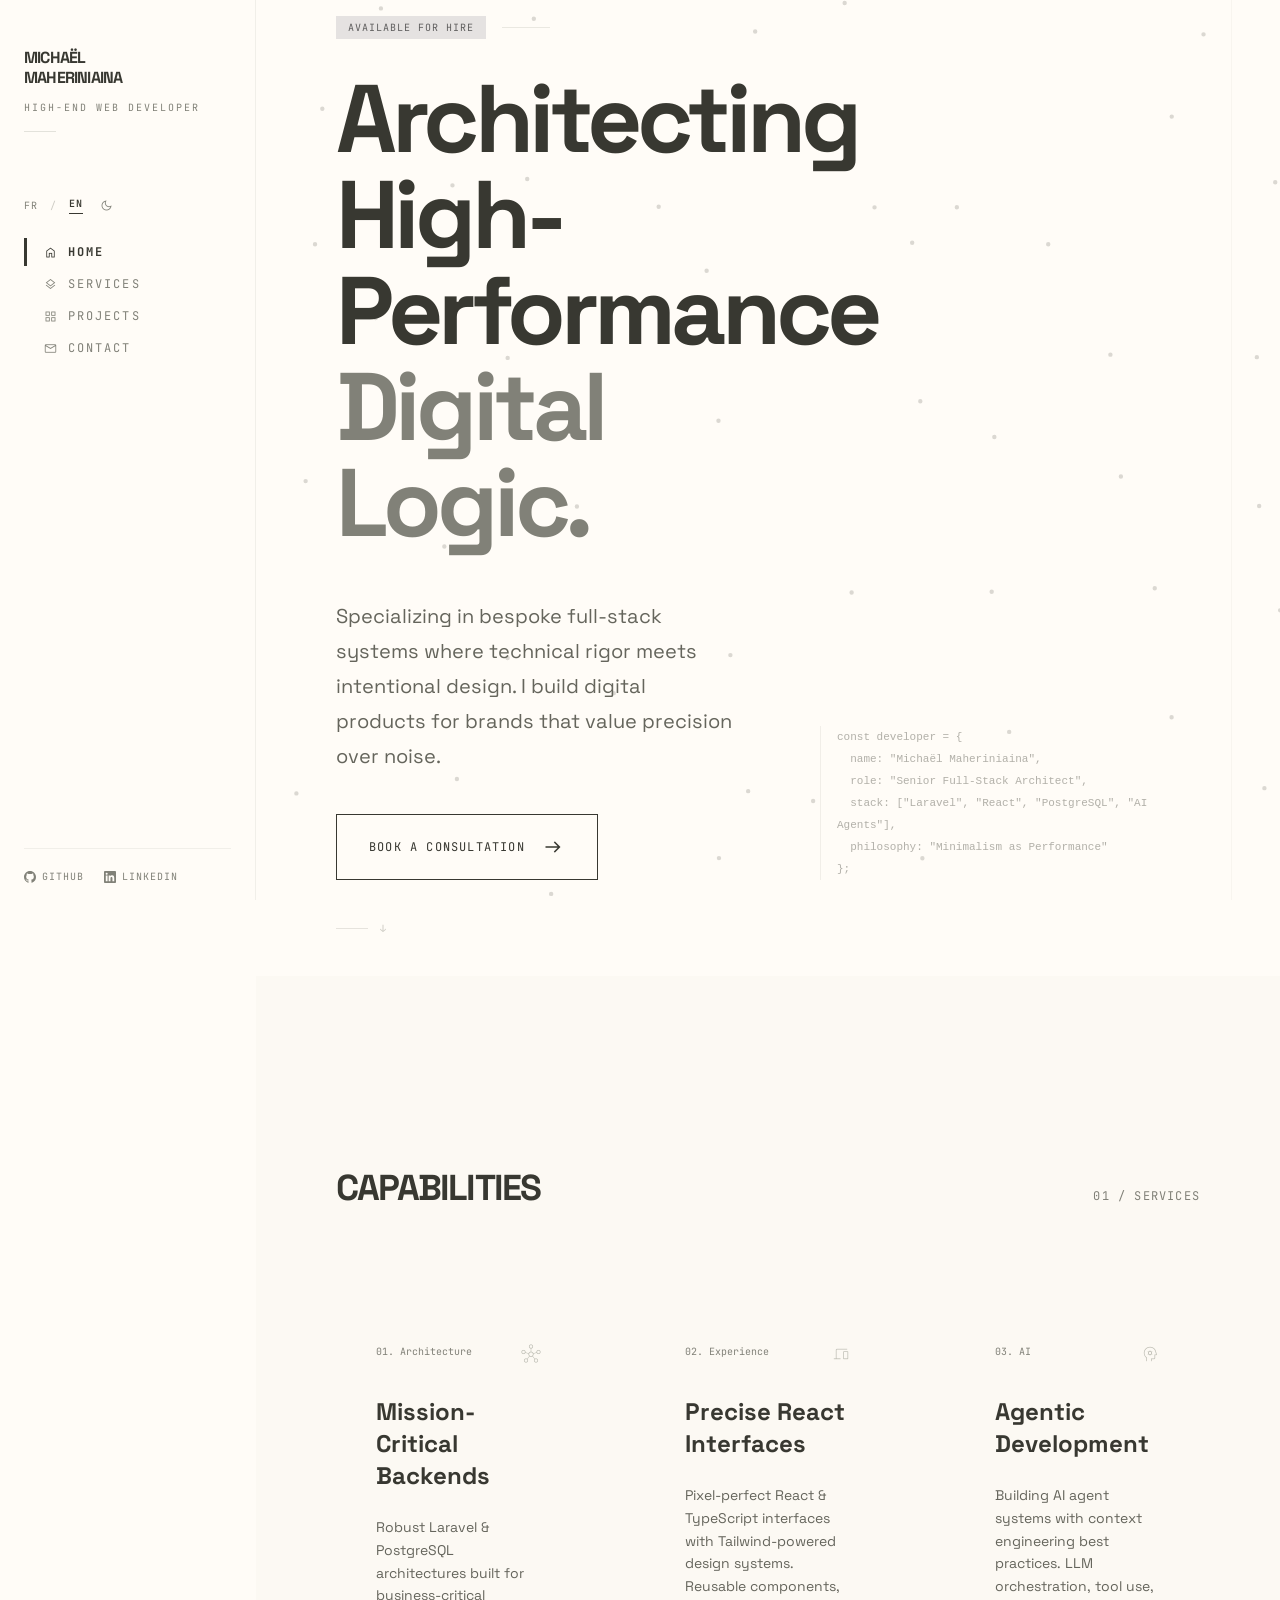
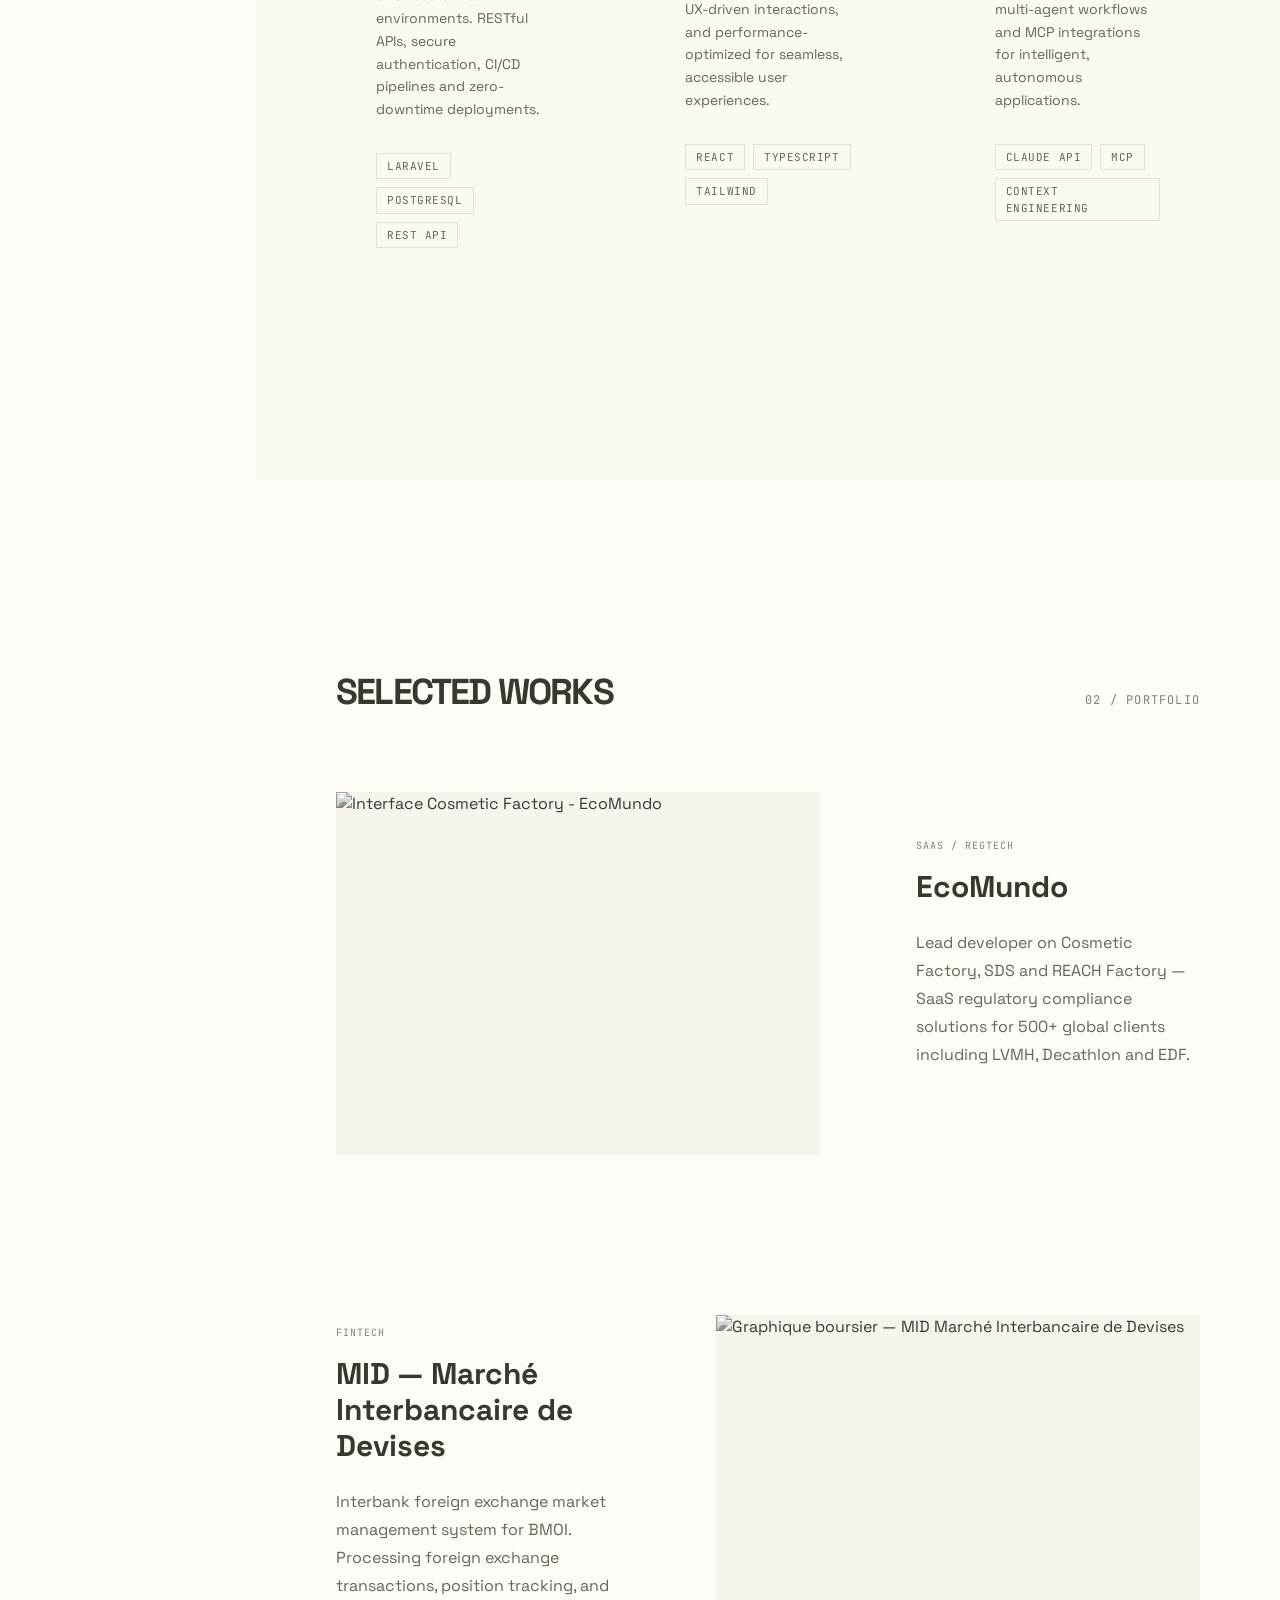
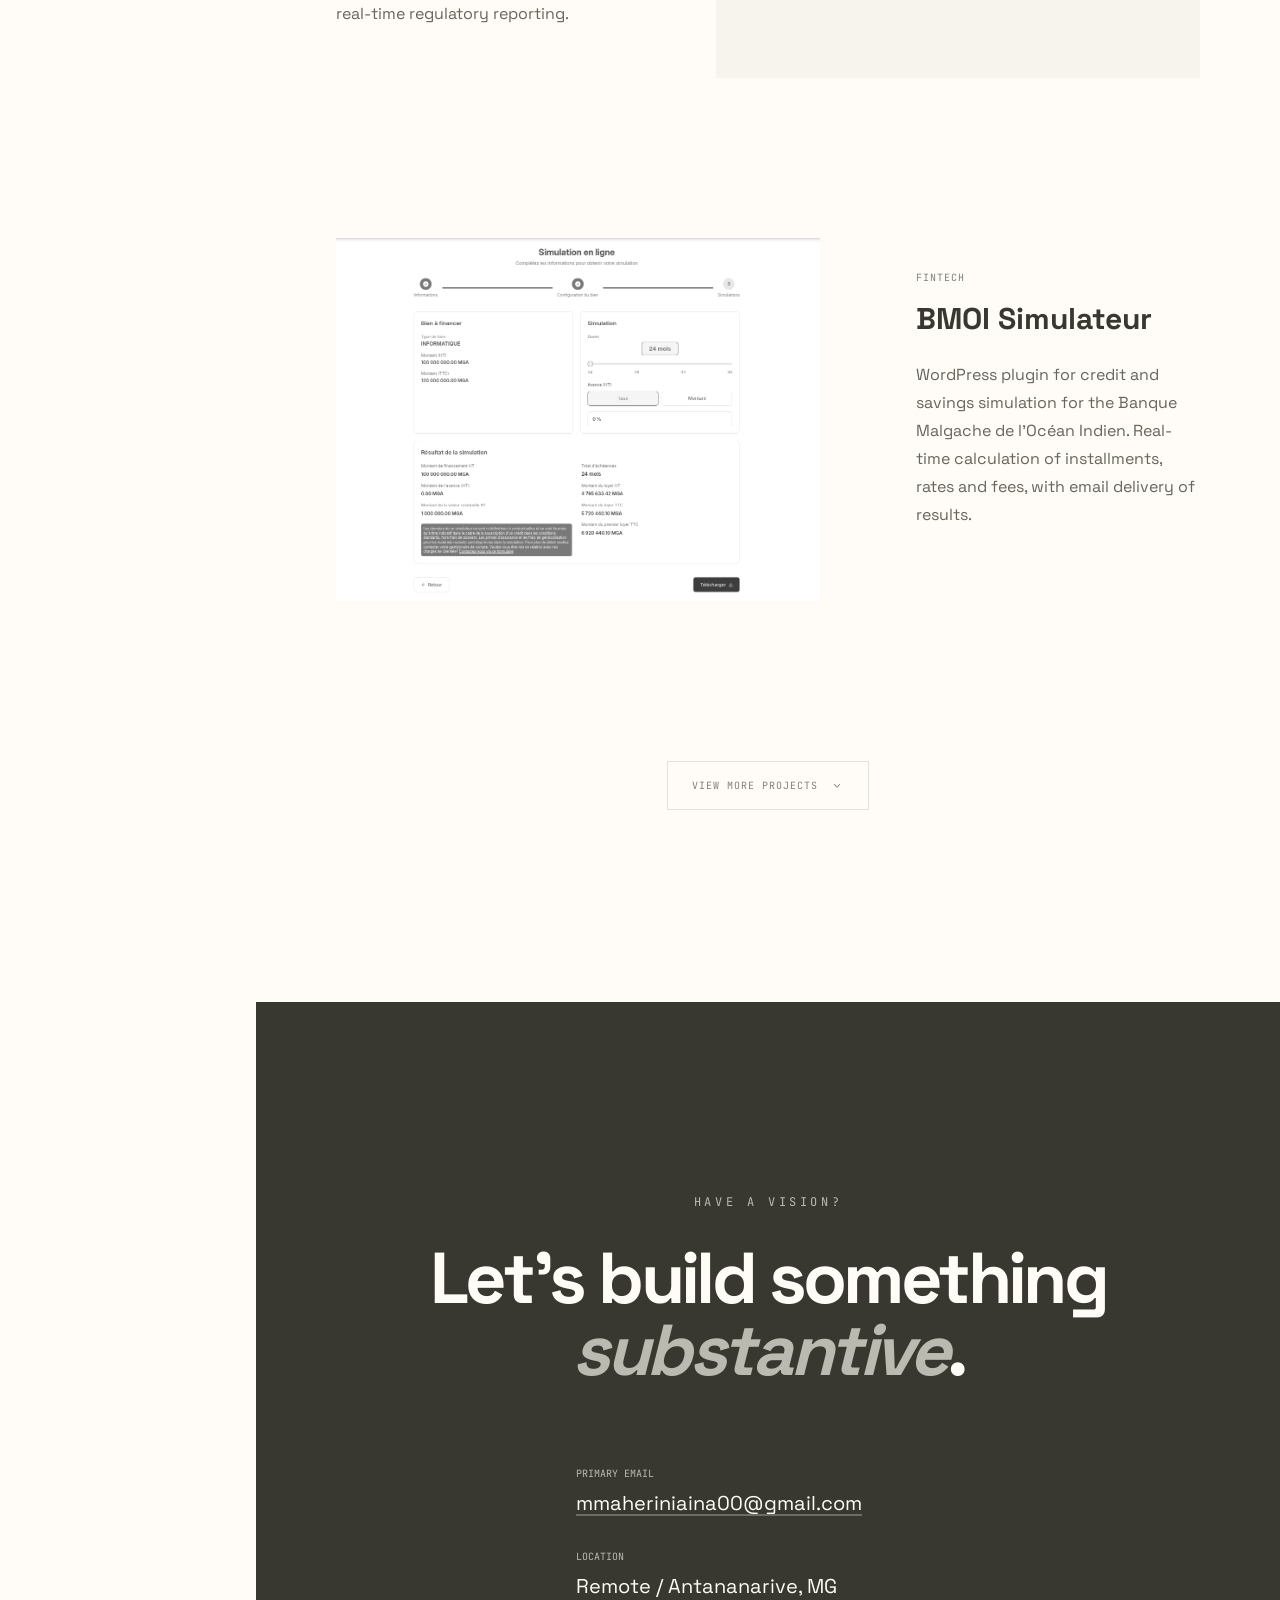
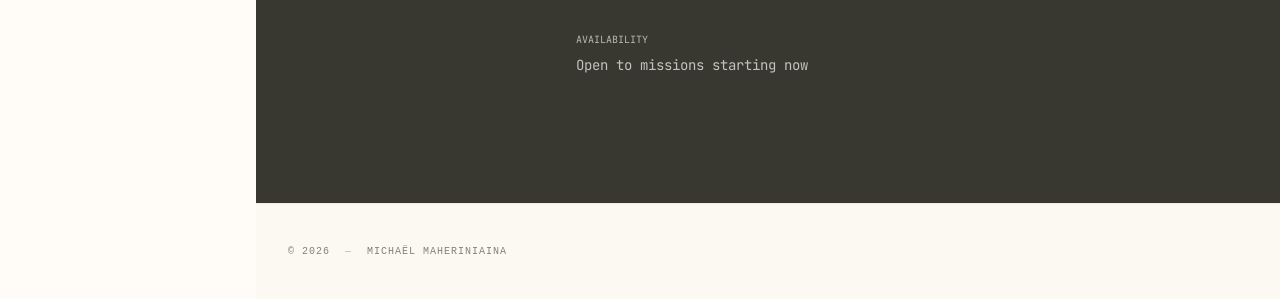
==== commit 3adf9ef5: "chore: SEO" ====
--- a/en/index.html
+++ b/en/index.html
@@ -1,4 +1,4 @@
-<!DOCTYPE html><html class="light" lang="en"> <head><meta charset="utf-8"><meta content="width=device-width, initial-scale=1.0" name="viewport"><link rel="apple-touch-icon" sizes="180x180" href="/apple-touch-icon.png"><link rel="icon" type="image/png" sizes="32x32" href="/favicon-32x32.png"><link rel="icon" type="image/png" sizes="16x16" href="/favicon-16x16.png"><link rel="manifest" href="/site.webmanifest"><link rel="icon" href="/favicon.ico"><meta name="generator" content="Astro v6.1.5"><title>Michaël MAHERINIAINA | High-End Freelance Developer</title><meta name="description" content="Michaël Maheriniaina — Senior Full-Stack Architect specializing in Laravel, React, PostgreSQL, and AI Agents. Available for high-end freelance engagements."><meta name="robots" content="index, follow"><!-- Canonical & hreflang --><link rel="canonical" href="http://localhost:4321/en/"><link rel="alternate" hreflang="fr" href="http://localhost:4321/"><link rel="alternate" hreflang="en" href="http://localhost:4321/en/"><link rel="alternate" hreflang="x-default" href="http://localhost:4321/"><!-- Open Graph --><meta property="og:type" content="website"><meta property="og:url" content="http://localhost:4321/en/"><meta property="og:title" content="Michaël MAHERINIAINA | High-End Freelance Developer"><meta property="og:description" content="Michaël Maheriniaina — Senior Full-Stack Architect specializing in Laravel, React, PostgreSQL, and AI Agents. Available for high-end freelance engagements."><meta property="og:locale" content="en_US"><meta property="og:locale:alternate" content="fr_FR"><!-- Twitter Card --><meta name="twitter:card" content="summary"><meta name="twitter:title" content="Michaël MAHERINIAINA | High-End Freelance Developer"><meta name="twitter:description" content="Michaël Maheriniaina — Senior Full-Stack Architect specializing in Laravel, React, PostgreSQL, and AI Agents. Available for high-end freelance engagements."><!-- JSON-LD: Person --><script type="application/ld+json">{"@context":"https://schema.org","@type":"Person","name":"Michaël Maheriniaina","jobTitle":"Senior Full-Stack Architect","url":"http://localhost:4321","email":"mmaheriniaina00@gmail.com","sameAs":["https://github.com/mmaheriniaina00","https://www.linkedin.com/in/michael-maheriniaina/"],"knowsAbout":["Laravel","React","PostgreSQL","AI Agents","TypeScript","MCP"]}</script><script>
+<!DOCTYPE html><html class="light" lang="en"> <head><meta charset="utf-8"><meta content="width=device-width, initial-scale=1.0" name="viewport"><link rel="apple-touch-icon" sizes="180x180" href="/apple-touch-icon.png"><link rel="icon" type="image/png" sizes="32x32" href="/favicon-32x32.png"><link rel="icon" type="image/png" sizes="16x16" href="/favicon-16x16.png"><link rel="manifest" href="/site.webmanifest"><link rel="icon" href="/favicon.ico"><meta name="generator" content="Astro v6.1.5"><title>Michaël MAHERINIAINA | High-End Freelance Developer</title><meta name="description" content="Michaël Maheriniaina — Senior Full-Stack Architect specializing in Laravel, React, PostgreSQL, and AI Agents. Available for high-end freelance engagements."><meta name="keywords" content="Laravel, React, PostgreSQL, TypeScript, AI agents, MCP, freelance developer, full-stack architect, web development Madagascar, REST API, Claude API"><meta name="robots" content="index, follow"><!-- Canonical & hreflang --><link rel="canonical" href="http://localhost:4321/en/"><link rel="alternate" hreflang="fr" href="http://localhost:4321/"><link rel="alternate" hreflang="en" href="http://localhost:4321/en/"><link rel="alternate" hreflang="x-default" href="http://localhost:4321/"><!-- Open Graph --><meta property="og:type" content="website"><meta property="og:url" content="http://localhost:4321/en/"><meta property="og:title" content="Michaël MAHERINIAINA | High-End Freelance Developer"><meta property="og:description" content="Michaël Maheriniaina — Senior Full-Stack Architect specializing in Laravel, React, PostgreSQL, and AI Agents. Available for high-end freelance engagements."><meta property="og:locale" content="en_US"><meta property="og:locale:alternate" content="fr_FR"><!-- Twitter Card --><meta name="twitter:card" content="summary"><meta name="twitter:title" content="Michaël MAHERINIAINA | High-End Freelance Developer"><meta name="twitter:description" content="Michaël Maheriniaina — Senior Full-Stack Architect specializing in Laravel, React, PostgreSQL, and AI Agents. Available for high-end freelance engagements."><!-- JSON-LD: Person --><script type="application/ld+json">{"@context":"https://schema.org","@type":"Person","name":"Michaël Maheriniaina","jobTitle":"Senior Full-Stack Architect","url":"http://localhost:4321","email":"mmaheriniaina00@gmail.com","sameAs":["https://github.com/mmaheriniaina00","https://www.linkedin.com/in/michael-maheriniaina/"],"knowsAbout":["Laravel","React","PostgreSQL","AI Agents","REST API","TypeScript","Tailwind","Claude API","MCP","Context Engineering"]}</script><script>
     (function() {
       var saved = localStorage.getItem('theme');
       var prefersDark = window.matchMedia('(prefers-color-scheme: dark)').matches;
@@ -6,12 +6,12 @@
         document.documentElement.classList.replace('light', 'dark');
       }
     })();
-  </script><link rel="preconnect" href="https://fonts.googleapis.com"><link rel="preconnect" href="https://fonts.gstatic.com" crossorigin><link href="https://fonts.googleapis.com/css2?family=Space+Grotesk:wght@300;400;500;600;700&family=JetBrains+Mono:wght@400;500&display=swap" rel="stylesheet"><link href="https://fonts.googleapis.com/css2?family=Material+Symbols+Outlined:wght,FILL@100..700,0..1&display=swap" rel="stylesheet"><link rel="stylesheet" href="/_astro/style.qcCKGK4_.css"></head> <body class="font-body selection:bg-primary-container selection:text-on-primary-container"> <canvas id="splash-canvas" data-astro-cid-gy6337wa></canvas>  <script type="module">const h=document.getElementById("splash-canvas");if(window.matchMedia("(hover: none)").matches)h.remove();else{let M=function(){return document.documentElement.classList.contains("dark")},g=function(){return M()?"186,186,176":"129,129,120"},L=function(){return M()?"232,230,220":"56,56,49"},R=function(){const i=L(),t=g(),n=m?18:14,o=p?.9:.45;e.beginPath(),e.arc(x,v,n,0,Math.PI*2),e.strokeStyle=`rgba(${t},${o})`,e.lineWidth=m?1.5:1,e.stroke();const w=m?2:2.5;e.beginPath(),e.arc(l,c,w,0,Math.PI*2),e.fillStyle=`rgba(${i},0.85)`,e.fill()},b=function(i){if(e.clearRect(0,0,u,f),l+=(a-l)*.35,c+=(r-c)*.35,x+=(a-x)*.1,v+=(r-v)*.1,i-E>28){const t=a-l,n=r-c,o=Math.sqrt(t*t+n*n);o>1.5&&d.push(new P(l,c,Math.min(o*.04,2))),E=i}for(let t=d.length-1;t>=0;t--)d[t].update(),d[t].draw(),d[t].dead&&d.splice(t,1);for(let t=s.length-1;t>=0;t--)s[t].update(),s[t].draw(),s[t].dead&&s.splice(t,1);R(),y=requestAnimationFrame(b)};const e=h.getContext("2d");let u=window.innerWidth,f=window.innerHeight;h.width=u,h.height=f;let a=-200,r=-200,l=-200,c=-200,x=-200,v=-200,m=!1,p=!1;const d=[],s=[];class P{x;y;vx;vy;radius;life;decay;constructor(t,n,o=1){this.x=t,this.y=n;const w=Math.random()*Math.PI*2,I=(Math.random()*1.2+.3)*o;this.vx=Math.cos(w)*I,this.vy=Math.sin(w)*I,this.radius=Math.random()*5+2,this.life=1,this.decay=.008+Math.random()*.01}update(){this.x+=this.vx,this.y+=this.vy,this.vx*=.94,this.vy*=.94,this.life-=this.decay}draw(){if(this.life<=0)return;e.beginPath(),e.arc(this.x,this.y,this.radius,0,Math.PI*2);const t=this.life*this.life*this.life;e.fillStyle=`rgba(${g()},${(t*.45).toFixed(3)})`,e.fill()}get dead(){return this.life<=0}}class k{x;y;radius;maxRadius;life;constructor(t,n){this.x=t,this.y=n,this.radius=0,this.maxRadius=40+Math.random()*20,this.life=1}update(){this.radius+=1.6,this.life=Math.max(0,1-this.radius/this.maxRadius)}draw(){this.life<=0||(e.beginPath(),e.arc(this.x,this.y,this.radius,0,Math.PI*2),e.strokeStyle=`rgba(${g()},${(this.life*.5).toFixed(3)})`,e.lineWidth=1,e.stroke())}get dead(){return this.life<=0}}let y,E=0;y=requestAnimationFrame(b),window.addEventListener("mousemove",i=>{a=i.clientX,r=i.clientY}),window.addEventListener("mousedown",()=>{p=!0;for(let i=0;i<12;i++)d.push(new P(a,r,3));s.push(new k(a,r)),s.push(new k(a,r)),s[s.length-1].maxRadius=25}),window.addEventListener("mouseup",()=>{p=!1}),document.addEventListener("mouseover",i=>{m=!!i.target.closest('a, button, [role="button"], input, textarea, select, label')}),window.addEventListener("resize",()=>{u=window.innerWidth,f=window.innerHeight,h.width=u,h.height=f}),document.addEventListener("astro:before-swap",()=>{cancelAnimationFrame(y)})}</script> <canvas id="noise-bg" aria-hidden="true" style="position:fixed;inset:0;width:100%;height:100%;z-index:0;pointer-events:none;"></canvas> <script type="module">const f=document.getElementById("noise-bg"),n=f.getContext("2d"),_=Math.PI*2,i=150,O=2.2,U=.18,u=220,z=2.5,S=.008,T=.72,C=70,D=.002,F=.18;let x=[],M="",v=1,r=0,l=0,P=0;const o={x:-9999,y:-9999,vx:0,vy:0};let I=0,L=0;function q(){return getComputedStyle(document.documentElement).getPropertyValue("--color-on-surface").trim()||"#383831"}const X=new MutationObserver(()=>{M=q()});X.observe(document.documentElement,{attributes:!0,attributeFilter:["class"]});function H(){x=[];const e=Math.ceil(r/i)+1,s=Math.ceil(l/i)+1,c=(r-(e-1)*i)/2,a=(l-(s-1)*i)/2;for(let d=0;d<s;d++)for(let t=0;t<e;t++){const m=c+t*i,y=a+d*i;x.push({ox:m,oy:y,x:m,y,vx:0,vy:0,phase:Math.random()*_,freq:.6+Math.random()*.8})}}function N(){v=Math.min(window.devicePixelRatio||1,2),r=window.innerWidth,l=window.innerHeight,f.width=r*v,f.height=l*v,f.style.width=r+"px",f.style.height=l+"px",n.scale(v,v),H()}const V=new ResizeObserver(N);V.observe(document.documentElement);function W(){const e=o.x,s=o.y,c=o.vx,a=o.vy,d=c*c+a*a;for(const t of x){const m=t.ox+Math.sin(P*D*t.freq+t.phase)*C,y=t.oy+Math.cos(P*D*t.freq+t.phase*1.37)*C,h=e-t.x,p=s-t.y,w=h*h+p*p;if(w<u*u&&w>0){const b=Math.sqrt(w),R=(u-b)/u,g=R*R,A=g*z;t.vx-=h/b*A,t.vy-=p/b*A,d>.01&&(t.vx+=c*g*F,t.vy+=a*g*F)}t.vx+=(m-t.x)*S,t.vy+=(y-t.y)*S,t.vx*=T,t.vy*=T,t.x+=t.vx,t.y+=t.vy}P++}function Y(){n.clearRect(0,0,r,l),n.globalAlpha=U,n.fillStyle=M,n.beginPath();for(const e of x)n.moveTo(e.x+O,e.y),n.arc(e.x,e.y,O,0,_);n.fill(),n.globalAlpha=1}const G=window.matchMedia("(prefers-reduced-motion: reduce)").matches;function E(){W(),Y(),L=requestAnimationFrame(E)}document.addEventListener("visibilitychange",()=>{document.hidden?cancelAnimationFrame(L):G||E()});window.addEventListener("pointermove",e=>{const s=performance.now();if(s-I<16)return;const c=s-I||16;o.vx=(e.clientX-o.x)/c,o.vy=(e.clientY-o.y)/c,I=s,o.x=e.clientX,o.y=e.clientY},{passive:!0});window.addEventListener("pointerleave",()=>{o.x=-9999,o.y=-9999,o.vx=0,o.vy=0});M=q();N();G?Y():E();</script> <nav class="hidden md:flex flex-col h-full py-12 px-6 fixed left-0 top-0 w-64 border-r border-outline-variant/20 bg-background z-50"> <div class="mb-16"> <h1 class="text-base font-black tracking-tighter text-on-surface uppercase font-headline leading-tight">Michaël<br>MAHERINIAINA</h1> <p class="font-label text-[10px] uppercase tracking-[0.2em] text-outline mt-3">High-End Web Developer</p> <div class="w-8 h-px bg-outline-variant/40 mt-4"></div> </div> <div class="mb-6 flex items-center gap-4"> <div class="flex items-center space-x-3 font-label text-[10px] uppercase tracking-widest" aria-label="Language switcher">  <a class="text-outline hover:text-on-surface transition-colors" href="/" aria-label="Passer au français">FR</a> <span class="text-outline/40">/</span> <span class="text-on-surface font-semibold border-b border-on-surface pb-0.5 select-none">EN</span>  </div> <button data-theme-toggle aria-label="Toggle theme" class="flex items-center gap-1.5 font-label text-[10px] uppercase tracking-[0.2em] text-outline hover:text-on-surface transition-colors cursor-pointer"> <span data-theme-icon class="material-symbols-outlined" style="font-size:15px;line-height:1;font-variation-settings:'FILL' 0,'wght' 300,'GRAD' 0,'opsz' 15;">dark_mode</span> </button> <script type="module">function o(){const e=document.documentElement.classList.contains("dark");document.querySelectorAll("[data-theme-icon]").forEach(t=>{t.textContent=e?"light_mode":"dark_mode"})}o();document.querySelectorAll("[data-theme-toggle]").forEach(e=>{e.addEventListener("click",()=>{const t=document.documentElement.classList.toggle("dark");document.documentElement.classList.toggle("light",!t),localStorage.setItem("theme",t?"dark":"light"),o()})});</script> </div> <div class="flex flex-col space-y-1 grow"> <a class="nav-link active" href="#hero" data-nav-link="hero"> <span class="material-symbols-outlined nav-icon">home</span> <span class="text-xs">Home</span> </a><a class="nav-link" href="#services" data-nav-link="services"> <span class="material-symbols-outlined nav-icon">layers</span> <span class="text-xs">Services</span> </a><a class="nav-link" href="#projects" data-nav-link="projects"> <span class="material-symbols-outlined nav-icon">grid_view</span> <span class="text-xs">Projects</span> </a><a class="nav-link" href="#contact" data-nav-link="contact"> <span class="material-symbols-outlined nav-icon">mail</span> <span class="text-xs">Contact</span> </a> </div> <div class="mt-auto space-y-6">  <div class="flex items-center pt-5 -mb-8 border-t border-outline-variant/20"> <div class="flex items-center space-x-5"> <a class="font-label text-[10px] uppercase tracking-widest text-outline hover:text-on-surface transition-colors flex items-center space-x-1.5" href="https://github.com/mmaheriniaina00" aria-label="GitHub"> <svg width="12" height="12" viewBox="0 0 24 24" fill="currentColor" aria-hidden="true"><path d="M12 0C5.37 0 0 5.37 0 12c0 5.31 3.435 9.795 8.205 11.385.6.105.825-.255.825-.57 0-.285-.015-1.23-.015-2.235-3.015.555-3.795-.735-4.035-1.41-.135-.345-.72-1.41-1.23-1.695-.42-.225-1.02-.78-.015-.795.945-.015 1.62.87 1.845 1.23 1.08 1.815 2.805 1.305 3.495.99.105-.78.42-1.305.765-1.605-2.67-.3-5.46-1.335-5.46-5.925 0-1.305.465-2.385 1.23-3.225-.12-.3-.54-1.53.12-3.18 0 0 1.005-.315 3.3 1.23.96-.27 1.98-.405 3-.405s2.04.135 3 .405c2.295-1.56 3.3-1.23 3.3-1.23.66 1.65.24 2.88.12 3.18.765.84 1.23 1.905 1.23 3.225 0 4.605-2.805 5.625-5.475 5.925.435.375.81 1.095.81 2.22 0 1.605-.015 2.895-.015 3.3 0 .315.225.69.825.57A12.02 12.02 0 0 0 24 12c0-6.63-5.37-12-12-12z"/></svg> <span>GitHub</span> </a><a class="font-label text-[10px] uppercase tracking-widest text-outline hover:text-on-surface transition-colors flex items-center space-x-1.5" href="https://www.linkedin.com/in/michael-maheriniaina/" aria-label="LinkedIn"> <svg width="12" height="12" viewBox="0 0 24 24" fill="currentColor" aria-hidden="true"><path d="M20.447 20.452h-3.554v-5.569c0-1.328-.027-3.037-1.852-3.037-1.853 0-2.136 1.445-2.136 2.939v5.667H9.351V9h3.414v1.561h.046c.477-.9 1.637-1.85 3.37-1.85 3.601 0 4.267 2.37 4.267 5.455v6.286zM5.337 7.433a2.062 2.062 0 0 1-2.063-2.065 2.064 2.064 0 1 1 2.063 2.065zm1.782 13.019H3.555V9h3.564v11.452zM22.225 0H1.771C.792 0 0 .774 0 1.729v20.542C0 23.227.792 24 1.771 24h20.451C23.2 24 24 23.227 24 22.271V1.729C24 .774 23.2 0 22.222 0h.003z"/></svg> <span>LinkedIn</span> </a> </div> </div> </div> </nav> <header class="md:hidden sticky top-0 bg-surface z-50 border-b border-outline-variant/10" data-astro-cid-sm7faef2> <div class="flex justify-between items-center px-6 py-4" data-astro-cid-sm7faef2> <h1 class="font-headline font-bold text-lg tracking-tighter uppercase" data-astro-cid-sm7faef2>Michaël Maheriniaina</h1> <div class="flex items-center space-x-4" data-astro-cid-sm7faef2> <div class="flex items-center space-x-3 font-label text-[10px] uppercase tracking-widest" aria-label="Language switcher">  <a class="text-outline hover:text-on-surface transition-colors" href="/" aria-label="Passer au français">FR</a> <span class="text-outline/40">/</span> <span class="text-on-surface font-semibold border-b border-on-surface pb-0.5 select-none">EN</span>  </div> <button data-theme-toggle aria-label="Toggle theme" class="flex items-center gap-1.5 font-label text-[10px] uppercase tracking-[0.2em] text-outline hover:text-on-surface transition-colors cursor-pointer"> <span data-theme-icon class="material-symbols-outlined" style="font-size:15px;line-height:1;font-variation-settings:'FILL' 0,'wght' 300,'GRAD' 0,'opsz' 15;">dark_mode</span> </button>  <button id="mobile-menu-toggle" aria-label="Toggle menu" aria-expanded="false" data-open="false" class="flex items-center justify-center text-outline hover:text-on-surface transition-colors" data-astro-cid-sm7faef2> <span class="icon-menu material-symbols-outlined" style="font-size:20px;line-height:1;" data-astro-cid-sm7faef2>menu</span> <span class="icon-close material-symbols-outlined" style="font-size:20px;line-height:1;" data-astro-cid-sm7faef2>close</span> </button> </div> </div> <!-- Floating nav drawer — absolutely positioned, does not push page content --> <nav id="mobile-nav-drawer" class="mobile-drawer absolute left-0 right-0 top-full bg-surface border-b border-outline-variant/10 overflow-hidden z-40" aria-label="Mobile navigation" data-astro-cid-sm7faef2> <div class="px-6 py-5 flex flex-col space-y-1" data-astro-cid-sm7faef2> <a class="nav-link mobile-nav-link active" href="#hero" data-nav-link="hero" data-astro-cid-sm7faef2> <span class="material-symbols-outlined nav-icon" data-astro-cid-sm7faef2>home</span> <span class="text-xs" data-astro-cid-sm7faef2>Home</span> </a><a class="nav-link mobile-nav-link" href="#services" data-nav-link="services" data-astro-cid-sm7faef2> <span class="material-symbols-outlined nav-icon" data-astro-cid-sm7faef2>layers</span> <span class="text-xs" data-astro-cid-sm7faef2>Services</span> </a><a class="nav-link mobile-nav-link" href="#projects" data-nav-link="projects" data-astro-cid-sm7faef2> <span class="material-symbols-outlined nav-icon" data-astro-cid-sm7faef2>grid_view</span> <span class="text-xs" data-astro-cid-sm7faef2>Projects</span> </a><a class="nav-link mobile-nav-link" href="#contact" data-nav-link="contact" data-astro-cid-sm7faef2> <span class="material-symbols-outlined nav-icon" data-astro-cid-sm7faef2>mail</span> <span class="text-xs" data-astro-cid-sm7faef2>Contact</span> </a> </div> </nav> </header>  <script type="module">const e=document.getElementById("mobile-menu-toggle"),t=document.getElementById("mobile-nav-drawer");function s(){t?.classList.add("is-open"),e?.setAttribute("data-open","true"),e?.setAttribute("aria-expanded","true"),document.body.style.overflow="hidden"}function n(){t?.classList.remove("is-open"),e?.setAttribute("data-open","false"),e?.setAttribute("aria-expanded","false"),document.body.style.overflow=""}e?.addEventListener("click",()=>{t?.classList.contains("is-open")?n():s()});document.querySelectorAll(".mobile-nav-link").forEach(o=>{o.addEventListener("click",n)});</script> <main class="md:ml-64 min-h-screen relative"> <div class="fixed right-12 top-0 h-full w-px bg-outline-variant/10 hidden lg:block"></div> <section class="relative px-8 lg:px-20 flex flex-col justify-center min-h-screen pb-24" id="hero" data-astro-cid-nlow4r3u> <div class="w-full flex flex-col lg:flex-row lg:items-end gap-20" data-astro-cid-nlow4r3u> <!-- Main content --> <div class="flex-1 min-w-0" data-astro-cid-nlow4r3u> <div class="mb-8 mt-4 flex items-center space-x-4 hero-fade" style="--delay: 0ms" data-astro-cid-nlow4r3u> <span class="font-label text-[10px] uppercase tracking-widest text-primary px-3 py-1 bg-primary-container" data-astro-cid-nlow4r3u>Available for Hire</span> <span class="w-12 h-px bg-outline-variant/30" data-astro-cid-nlow4r3u></span> <span class="font-label text-[10px] uppercase tracking-widest text-outline" title="Portfolio version" data-astro-cid-nlow4r3u></span> </div> <h2 class="font-headline text-5xl md:text-7xl lg:text-8xl font-bold tracking-tighter leading-none text-on-background mb-12" data-astro-cid-nlow4r3u> <span class="block hero-fade" style="--delay: 200ms" data-astro-cid-nlow4r3u>Architecting</span> <span class="block hero-fade" style="--delay: 320ms" data-astro-cid-nlow4r3u>High-Performance</span> <span class="block text-outline hero-fade" style="--delay: 440ms" data-astro-cid-nlow4r3u>Digital Logic.</span> </h2> <p class="text-lg md:text-xl text-on-surface-variant leading-[1.75] mb-10 max-w-xl hero-fade" style="--delay: 580ms" data-astro-cid-nlow4r3u> Specializing in bespoke full-stack systems where technical rigor meets intentional design. I build digital products for brands that value precision over noise. </p> <div class="hero-fade" style="--delay: 700ms" data-astro-cid-nlow4r3u> <a class="inline-flex items-center space-x-4 border border-on-background text-on-background px-8 py-5 group hover:bg-on-background hover:text-surface transition-all duration-300" href="#contact" data-astro-cid-nlow4r3u> <span class="font-label text-xs uppercase tracking-widest" data-astro-cid-nlow4r3u>Book a Consultation</span> <span class="material-symbols-outlined group-hover:translate-x-1 transition-transform" data-astro-cid-nlow4r3u>arrow_right_alt</span> </a> </div> </div> <!-- Code Snippet — right column on large screens --> <div class="lg:w-95 lg:shrink-0 font-label text-[11px] text-on-surface-variant/50 leading-loose pl-4 border-l border-outline-variant/20 hero-fade" style="--delay: 840ms" data-astro-cid-nlow4r3u> <code class="block" data-astro-cid-nlow4r3u>
+  </script><link rel="preconnect" href="https://fonts.googleapis.com"><link rel="preconnect" href="https://fonts.gstatic.com" crossorigin><link href="https://fonts.googleapis.com/css2?family=Space+Grotesk:wght@300;400;500;600;700&family=JetBrains+Mono:wght@400;500&display=swap" rel="stylesheet"><link href="https://fonts.googleapis.com/css2?family=Material+Symbols+Outlined:wght,FILL@100..700,0..1&display=swap" rel="stylesheet"><link rel="stylesheet" href="/_astro/style.Cr8-IlJp.css"></head> <body class="font-body selection:bg-primary-container selection:text-on-primary-container"> <canvas id="splash-canvas" data-astro-cid-gy6337wa></canvas>  <script type="module">const h=document.getElementById("splash-canvas");if(window.matchMedia("(hover: none)").matches)h.remove();else{let M=function(){return document.documentElement.classList.contains("dark")},g=function(){return M()?"186,186,176":"129,129,120"},L=function(){return M()?"232,230,220":"56,56,49"},R=function(){const i=L(),t=g(),n=m?18:14,o=p?.9:.45;e.beginPath(),e.arc(x,v,n,0,Math.PI*2),e.strokeStyle=`rgba(${t},${o})`,e.lineWidth=m?1.5:1,e.stroke();const w=m?2:2.5;e.beginPath(),e.arc(l,c,w,0,Math.PI*2),e.fillStyle=`rgba(${i},0.85)`,e.fill()},b=function(i){if(e.clearRect(0,0,u,f),l+=(a-l)*.35,c+=(r-c)*.35,x+=(a-x)*.1,v+=(r-v)*.1,i-E>28){const t=a-l,n=r-c,o=Math.sqrt(t*t+n*n);o>1.5&&d.push(new P(l,c,Math.min(o*.04,2))),E=i}for(let t=d.length-1;t>=0;t--)d[t].update(),d[t].draw(),d[t].dead&&d.splice(t,1);for(let t=s.length-1;t>=0;t--)s[t].update(),s[t].draw(),s[t].dead&&s.splice(t,1);R(),y=requestAnimationFrame(b)};const e=h.getContext("2d");let u=window.innerWidth,f=window.innerHeight;h.width=u,h.height=f;let a=-200,r=-200,l=-200,c=-200,x=-200,v=-200,m=!1,p=!1;const d=[],s=[];class P{x;y;vx;vy;radius;life;decay;constructor(t,n,o=1){this.x=t,this.y=n;const w=Math.random()*Math.PI*2,I=(Math.random()*1.2+.3)*o;this.vx=Math.cos(w)*I,this.vy=Math.sin(w)*I,this.radius=Math.random()*5+2,this.life=1,this.decay=.008+Math.random()*.01}update(){this.x+=this.vx,this.y+=this.vy,this.vx*=.94,this.vy*=.94,this.life-=this.decay}draw(){if(this.life<=0)return;e.beginPath(),e.arc(this.x,this.y,this.radius,0,Math.PI*2);const t=this.life*this.life*this.life;e.fillStyle=`rgba(${g()},${(t*.45).toFixed(3)})`,e.fill()}get dead(){return this.life<=0}}class k{x;y;radius;maxRadius;life;constructor(t,n){this.x=t,this.y=n,this.radius=0,this.maxRadius=40+Math.random()*20,this.life=1}update(){this.radius+=1.6,this.life=Math.max(0,1-this.radius/this.maxRadius)}draw(){this.life<=0||(e.beginPath(),e.arc(this.x,this.y,this.radius,0,Math.PI*2),e.strokeStyle=`rgba(${g()},${(this.life*.5).toFixed(3)})`,e.lineWidth=1,e.stroke())}get dead(){return this.life<=0}}let y,E=0;y=requestAnimationFrame(b),window.addEventListener("mousemove",i=>{a=i.clientX,r=i.clientY}),window.addEventListener("mousedown",()=>{p=!0;for(let i=0;i<12;i++)d.push(new P(a,r,3));s.push(new k(a,r)),s.push(new k(a,r)),s[s.length-1].maxRadius=25}),window.addEventListener("mouseup",()=>{p=!1}),document.addEventListener("mouseover",i=>{m=!!i.target.closest('a, button, [role="button"], input, textarea, select, label')}),window.addEventListener("resize",()=>{u=window.innerWidth,f=window.innerHeight,h.width=u,h.height=f}),document.addEventListener("astro:before-swap",()=>{cancelAnimationFrame(y)})}</script> <canvas id="noise-bg" aria-hidden="true" style="position:fixed;inset:0;width:100%;height:100%;z-index:0;pointer-events:none;"></canvas> <script type="module">const f=document.getElementById("noise-bg"),n=f.getContext("2d"),_=Math.PI*2,i=150,O=2.2,U=.18,u=220,z=2.5,S=.008,T=.72,C=70,D=.002,F=.18;let x=[],M="",v=1,r=0,l=0,P=0;const o={x:-9999,y:-9999,vx:0,vy:0};let I=0,L=0;function q(){return getComputedStyle(document.documentElement).getPropertyValue("--color-on-surface").trim()||"#383831"}const X=new MutationObserver(()=>{M=q()});X.observe(document.documentElement,{attributes:!0,attributeFilter:["class"]});function H(){x=[];const e=Math.ceil(r/i)+1,s=Math.ceil(l/i)+1,c=(r-(e-1)*i)/2,a=(l-(s-1)*i)/2;for(let d=0;d<s;d++)for(let t=0;t<e;t++){const m=c+t*i,y=a+d*i;x.push({ox:m,oy:y,x:m,y,vx:0,vy:0,phase:Math.random()*_,freq:.6+Math.random()*.8})}}function N(){v=Math.min(window.devicePixelRatio||1,2),r=window.innerWidth,l=window.innerHeight,f.width=r*v,f.height=l*v,f.style.width=r+"px",f.style.height=l+"px",n.scale(v,v),H()}const V=new ResizeObserver(N);V.observe(document.documentElement);function W(){const e=o.x,s=o.y,c=o.vx,a=o.vy,d=c*c+a*a;for(const t of x){const m=t.ox+Math.sin(P*D*t.freq+t.phase)*C,y=t.oy+Math.cos(P*D*t.freq+t.phase*1.37)*C,h=e-t.x,p=s-t.y,w=h*h+p*p;if(w<u*u&&w>0){const b=Math.sqrt(w),R=(u-b)/u,g=R*R,A=g*z;t.vx-=h/b*A,t.vy-=p/b*A,d>.01&&(t.vx+=c*g*F,t.vy+=a*g*F)}t.vx+=(m-t.x)*S,t.vy+=(y-t.y)*S,t.vx*=T,t.vy*=T,t.x+=t.vx,t.y+=t.vy}P++}function Y(){n.clearRect(0,0,r,l),n.globalAlpha=U,n.fillStyle=M,n.beginPath();for(const e of x)n.moveTo(e.x+O,e.y),n.arc(e.x,e.y,O,0,_);n.fill(),n.globalAlpha=1}const G=window.matchMedia("(prefers-reduced-motion: reduce)").matches;function E(){W(),Y(),L=requestAnimationFrame(E)}document.addEventListener("visibilitychange",()=>{document.hidden?cancelAnimationFrame(L):G||E()});window.addEventListener("pointermove",e=>{const s=performance.now();if(s-I<16)return;const c=s-I||16;o.vx=(e.clientX-o.x)/c,o.vy=(e.clientY-o.y)/c,I=s,o.x=e.clientX,o.y=e.clientY},{passive:!0});window.addEventListener("pointerleave",()=>{o.x=-9999,o.y=-9999,o.vx=0,o.vy=0});M=q();N();G?Y():E();</script> <nav class="hidden md:flex flex-col h-full py-12 px-6 fixed left-0 top-0 w-64 border-r border-outline-variant/20 bg-background z-50"> <div class="mb-16"> <h1 class="text-base font-black tracking-tighter text-on-surface uppercase font-headline leading-tight">Michaël<br>MAHERINIAINA</h1> <p class="font-label text-[10px] uppercase tracking-[0.2em] text-outline mt-3">High-End Web Developer</p> <div class="w-8 h-px bg-outline-variant/40 mt-4"></div> </div> <div class="mb-6 flex items-center gap-4"> <div class="flex items-center space-x-3 font-label text-[10px] uppercase tracking-widest" aria-label="Language switcher">  <a class="text-outline hover:text-on-surface transition-colors" href="/" aria-label="Passer au français">FR</a> <span class="text-outline/40">/</span> <span class="text-on-surface font-semibold border-b border-on-surface pb-0.5 select-none">EN</span>  </div> <button data-theme-toggle aria-label="Toggle theme" class="flex items-center gap-1.5 font-label text-[10px] uppercase tracking-[0.2em] text-outline hover:text-on-surface transition-colors cursor-pointer"> <span data-theme-icon class="material-symbols-outlined" style="font-size:15px;line-height:1;font-variation-settings:'FILL' 0,'wght' 300,'GRAD' 0,'opsz' 15;">dark_mode</span> </button> <script type="module">function o(){const e=document.documentElement.classList.contains("dark");document.querySelectorAll("[data-theme-icon]").forEach(t=>{t.textContent=e?"light_mode":"dark_mode"})}o();document.querySelectorAll("[data-theme-toggle]").forEach(e=>{e.addEventListener("click",()=>{const t=document.documentElement.classList.toggle("dark");document.documentElement.classList.toggle("light",!t),localStorage.setItem("theme",t?"dark":"light"),o()})});</script> </div> <div class="flex flex-col space-y-1 grow"> <a class="nav-link active" href="#hero" data-nav-link="hero"> <span class="material-symbols-outlined nav-icon">home</span> <span class="text-xs">Home</span> </a><a class="nav-link" href="#services" data-nav-link="services"> <span class="material-symbols-outlined nav-icon">layers</span> <span class="text-xs">Services</span> </a><a class="nav-link" href="#projects" data-nav-link="projects"> <span class="material-symbols-outlined nav-icon">grid_view</span> <span class="text-xs">Projects</span> </a><a class="nav-link" href="#contact" data-nav-link="contact"> <span class="material-symbols-outlined nav-icon">mail</span> <span class="text-xs">Contact</span> </a> </div> <div class="mt-auto space-y-6">  <div class="flex items-center pt-5 -mb-8 border-t border-outline-variant/20"> <div class="flex items-center space-x-5"> <a class="font-label text-[10px] uppercase tracking-widest text-outline hover:text-on-surface transition-colors flex items-center space-x-1.5" href="https://github.com/mmaheriniaina00" aria-label="GitHub"> <svg width="12" height="12" viewBox="0 0 24 24" fill="currentColor" aria-hidden="true"><path d="M12 0C5.37 0 0 5.37 0 12c0 5.31 3.435 9.795 8.205 11.385.6.105.825-.255.825-.57 0-.285-.015-1.23-.015-2.235-3.015.555-3.795-.735-4.035-1.41-.135-.345-.72-1.41-1.23-1.695-.42-.225-1.02-.78-.015-.795.945-.015 1.62.87 1.845 1.23 1.08 1.815 2.805 1.305 3.495.99.105-.78.42-1.305.765-1.605-2.67-.3-5.46-1.335-5.46-5.925 0-1.305.465-2.385 1.23-3.225-.12-.3-.54-1.53.12-3.18 0 0 1.005-.315 3.3 1.23.96-.27 1.98-.405 3-.405s2.04.135 3 .405c2.295-1.56 3.3-1.23 3.3-1.23.66 1.65.24 2.88.12 3.18.765.84 1.23 1.905 1.23 3.225 0 4.605-2.805 5.625-5.475 5.925.435.375.81 1.095.81 2.22 0 1.605-.015 2.895-.015 3.3 0 .315.225.69.825.57A12.02 12.02 0 0 0 24 12c0-6.63-5.37-12-12-12z"/></svg> <span>GitHub</span> </a><a class="font-label text-[10px] uppercase tracking-widest text-outline hover:text-on-surface transition-colors flex items-center space-x-1.5" href="https://www.linkedin.com/in/michael-maheriniaina/" aria-label="LinkedIn"> <svg width="12" height="12" viewBox="0 0 24 24" fill="currentColor" aria-hidden="true"><path d="M20.447 20.452h-3.554v-5.569c0-1.328-.027-3.037-1.852-3.037-1.853 0-2.136 1.445-2.136 2.939v5.667H9.351V9h3.414v1.561h.046c.477-.9 1.637-1.85 3.37-1.85 3.601 0 4.267 2.37 4.267 5.455v6.286zM5.337 7.433a2.062 2.062 0 0 1-2.063-2.065 2.064 2.064 0 1 1 2.063 2.065zm1.782 13.019H3.555V9h3.564v11.452zM22.225 0H1.771C.792 0 0 .774 0 1.729v20.542C0 23.227.792 24 1.771 24h20.451C23.2 24 24 23.227 24 22.271V1.729C24 .774 23.2 0 22.222 0h.003z"/></svg> <span>LinkedIn</span> </a> </div> </div> </div> </nav> <header class="md:hidden sticky top-0 bg-surface z-50 border-b border-outline-variant/10" data-astro-cid-sm7faef2> <div class="flex justify-between items-center px-6 py-4" data-astro-cid-sm7faef2> <h1 class="font-headline font-bold text-lg tracking-tighter uppercase" data-astro-cid-sm7faef2>Michaël Maheriniaina</h1> <div class="flex items-center space-x-4" data-astro-cid-sm7faef2> <div class="flex items-center space-x-3 font-label text-[10px] uppercase tracking-widest" aria-label="Language switcher">  <a class="text-outline hover:text-on-surface transition-colors" href="/" aria-label="Passer au français">FR</a> <span class="text-outline/40">/</span> <span class="text-on-surface font-semibold border-b border-on-surface pb-0.5 select-none">EN</span>  </div> <button data-theme-toggle aria-label="Toggle theme" class="flex items-center gap-1.5 font-label text-[10px] uppercase tracking-[0.2em] text-outline hover:text-on-surface transition-colors cursor-pointer"> <span data-theme-icon class="material-symbols-outlined" style="font-size:15px;line-height:1;font-variation-settings:'FILL' 0,'wght' 300,'GRAD' 0,'opsz' 15;">dark_mode</span> </button>  <button id="mobile-menu-toggle" aria-label="Toggle menu" aria-expanded="false" data-open="false" class="flex items-center justify-center text-outline hover:text-on-surface transition-colors" data-astro-cid-sm7faef2> <span class="icon-menu material-symbols-outlined" style="font-size:20px;line-height:1;" data-astro-cid-sm7faef2>menu</span> <span class="icon-close material-symbols-outlined" style="font-size:20px;line-height:1;" data-astro-cid-sm7faef2>close</span> </button> </div> </div> <!-- Floating nav drawer — absolutely positioned, does not push page content --> <nav id="mobile-nav-drawer" class="mobile-drawer absolute left-0 right-0 top-full bg-surface border-b border-outline-variant/10 overflow-hidden z-40" aria-label="Mobile navigation" data-astro-cid-sm7faef2> <div class="px-6 py-5 flex flex-col space-y-1" data-astro-cid-sm7faef2> <a class="nav-link mobile-nav-link active" href="#hero" data-nav-link="hero" data-astro-cid-sm7faef2> <span class="material-symbols-outlined nav-icon" data-astro-cid-sm7faef2>home</span> <span class="text-xs" data-astro-cid-sm7faef2>Home</span> </a><a class="nav-link mobile-nav-link" href="#services" data-nav-link="services" data-astro-cid-sm7faef2> <span class="material-symbols-outlined nav-icon" data-astro-cid-sm7faef2>layers</span> <span class="text-xs" data-astro-cid-sm7faef2>Services</span> </a><a class="nav-link mobile-nav-link" href="#projects" data-nav-link="projects" data-astro-cid-sm7faef2> <span class="material-symbols-outlined nav-icon" data-astro-cid-sm7faef2>grid_view</span> <span class="text-xs" data-astro-cid-sm7faef2>Projects</span> </a><a class="nav-link mobile-nav-link" href="#contact" data-nav-link="contact" data-astro-cid-sm7faef2> <span class="material-symbols-outlined nav-icon" data-astro-cid-sm7faef2>mail</span> <span class="text-xs" data-astro-cid-sm7faef2>Contact</span> </a> </div> </nav> </header>  <script type="module">const e=document.getElementById("mobile-menu-toggle"),t=document.getElementById("mobile-nav-drawer");function s(){t?.classList.add("is-open"),e?.setAttribute("data-open","true"),e?.setAttribute("aria-expanded","true"),document.body.style.overflow="hidden"}function n(){t?.classList.remove("is-open"),e?.setAttribute("data-open","false"),e?.setAttribute("aria-expanded","false"),document.body.style.overflow=""}e?.addEventListener("click",()=>{t?.classList.contains("is-open")?n():s()});document.querySelectorAll(".mobile-nav-link").forEach(o=>{o.addEventListener("click",n)});</script> <main class="md:ml-64 min-h-screen relative"> <div class="fixed right-12 top-0 h-full w-px bg-outline-variant/10 hidden lg:block"></div> <section class="relative px-8 lg:px-20 flex flex-col justify-center min-h-screen pb-24" id="hero" data-astro-cid-nlow4r3u> <div class="w-full flex flex-col lg:flex-row lg:items-end gap-20" data-astro-cid-nlow4r3u> <!-- Main content --> <div class="flex-1 min-w-0" data-astro-cid-nlow4r3u> <div class="mb-8 mt-4 flex items-center space-x-4 hero-fade" style="--delay: 0ms" data-astro-cid-nlow4r3u> <span class="font-label text-[10px] uppercase tracking-widest text-primary px-3 py-1 bg-primary-container" data-astro-cid-nlow4r3u>Available for Hire</span> <span class="w-12 h-px bg-outline-variant/30" data-astro-cid-nlow4r3u></span> <span class="font-label text-[10px] uppercase tracking-widest text-outline" title="Portfolio version" data-astro-cid-nlow4r3u></span> </div> <h2 class="font-headline text-5xl md:text-7xl lg:text-8xl font-bold tracking-tighter leading-none text-on-background mb-12" data-astro-cid-nlow4r3u> <span class="block hero-fade" style="--delay: 200ms" data-astro-cid-nlow4r3u>Architecting</span> <span class="block hero-fade" style="--delay: 320ms" data-astro-cid-nlow4r3u>High-Performance</span> <span class="block text-outline hero-fade" style="--delay: 440ms" data-astro-cid-nlow4r3u>Digital Logic.</span> </h2> <p class="text-lg md:text-xl text-on-surface-variant leading-[1.75] mb-10 max-w-xl hero-fade" style="--delay: 580ms" data-astro-cid-nlow4r3u> Specializing in bespoke full-stack systems where technical rigor meets intentional design. I build digital products for brands that value precision over noise. </p> <div class="hero-fade" style="--delay: 700ms" data-astro-cid-nlow4r3u> <a class="inline-flex items-center space-x-4 border border-on-background text-on-background px-8 py-5 group hover:bg-on-background hover:text-surface transition-all duration-300" href="#contact" data-astro-cid-nlow4r3u> <span class="font-label text-xs uppercase tracking-widest" data-astro-cid-nlow4r3u>Book a Consultation</span> <span class="material-symbols-outlined group-hover:translate-x-1 transition-transform" data-astro-cid-nlow4r3u>arrow_right_alt</span> </a> </div> </div> <!-- Code Snippet — right column on large screens --> <div class="lg:w-95 lg:shrink-0 font-label text-[11px] text-on-surface-variant/50 leading-loose pl-4 border-l border-outline-variant/20 hero-fade" style="--delay: 840ms" data-astro-cid-nlow4r3u> <code class="block" data-astro-cid-nlow4r3u>
 const developer = {<br data-astro-cid-nlow4r3u>
 &nbsp;&nbsp;name: "Michaël Maheriniaina",<br data-astro-cid-nlow4r3u>
 &nbsp;&nbsp;role: "Senior Full-Stack Architect",<br data-astro-cid-nlow4r3u>
 &nbsp;&nbsp;stack: [&quot;Laravel&quot;, &quot;React&quot;, &quot;PostgreSQL&quot;, &quot;AI Agents&quot;],<br data-astro-cid-nlow4r3u>
 &nbsp;&nbsp;philosophy: "Minimalism as Performance"<br data-astro-cid-nlow4r3u> };
 </code> </div> </div> <!-- Scroll indicator --> <div class="absolute bottom-10 left-8 lg:left-20 font-label text-[10px] text-outline/40 tracking-widest flex items-center space-x-3 hero-fade" style="--delay: 880ms" data-astro-cid-nlow4r3u> <span class="w-8 h-px bg-outline/20" data-astro-cid-nlow4r3u></span> <span data-astro-cid-nlow4r3u>↓</span> </div> </section> <section class="bg-surface-container-low min-h-screen py-48 px-8 lg:px-20 flex items-center" id="services"> <div class="max-w-6xl mx-auto w-full"> <div class="flex flex-col md:flex-row justify-between items-baseline mb-24 gap-8"> <h3 class="font-headline text-4xl font-bold tracking-tighter uppercase">Capabilities</h3> <p class="font-label text-xs text-outline uppercase tracking-widest">01 / Services</p> </div> <div class="grid md:grid-cols-3 gap-16"> <div class="bg-surface-container-low p-10 hover:bg-surface transition-colors duration-300 group"> <div class="flex items-start justify-between mb-8"> <span class="font-label text-[10px] text-outline">01. Architecture</span> <span class="material-symbols-outlined text-outline-variant group-hover:text-primary transition-colors duration-300" style="font-size:20px;font-variation-settings:'FILL' 0,'wght' 200,'GRAD' 0,'opsz' 20;">hub</span> </div> <h4 class="font-headline text-2xl font-bold mb-6">Mission-Critical Backends</h4> <p class="text-on-surface-variant text-sm leading-relaxed mb-8">Robust Laravel &amp; PostgreSQL architectures built for business-critical environments. RESTful APIs, secure authentication, CI/CD pipelines and zero-downtime deployments.</p> <div class="flex flex-wrap gap-2"> <span class="text-[11px] font-label uppercase tracking-wider px-2.5 py-1 border border-outline-variant/40 text-on-surface-variant">Laravel</span><span class="text-[11px] font-label uppercase tracking-wider px-2.5 py-1 border border-outline-variant/40 text-on-surface-variant">PostgreSQL</span><span class="text-[11px] font-label uppercase tracking-wider px-2.5 py-1 border border-outline-variant/40 text-on-surface-variant">REST API</span> </div> </div><div class="bg-surface-container-low p-10 hover:bg-surface transition-colors duration-300 group"> <div class="flex items-start justify-between mb-8"> <span class="font-label text-[10px] text-outline">02. Experience</span> <span class="material-symbols-outlined text-outline-variant group-hover:text-primary transition-colors duration-300" style="font-size:20px;font-variation-settings:'FILL' 0,'wght' 200,'GRAD' 0,'opsz' 20;">devices</span> </div> <h4 class="font-headline text-2xl font-bold mb-6">Precise React Interfaces</h4> <p class="text-on-surface-variant text-sm leading-relaxed mb-8">Pixel-perfect React &amp; TypeScript interfaces with Tailwind-powered design systems. Reusable components, UX-driven interactions, and performance-optimized for seamless, accessible user experiences.</p> <div class="flex flex-wrap gap-2"> <span class="text-[11px] font-label uppercase tracking-wider px-2.5 py-1 border border-outline-variant/40 text-on-surface-variant">React</span><span class="text-[11px] font-label uppercase tracking-wider px-2.5 py-1 border border-outline-variant/40 text-on-surface-variant">TypeScript</span><span class="text-[11px] font-label uppercase tracking-wider px-2.5 py-1 border border-outline-variant/40 text-on-surface-variant">Tailwind</span> </div> </div><div class="bg-surface-container-low p-10 hover:bg-surface transition-colors duration-300 group"> <div class="flex items-start justify-between mb-8"> <span class="font-label text-[10px] text-outline">03. AI</span> <span class="material-symbols-outlined text-outline-variant group-hover:text-primary transition-colors duration-300" style="font-size:20px;font-variation-settings:'FILL' 0,'wght' 200,'GRAD' 0,'opsz' 20;">psychology</span> </div> <h4 class="font-headline text-2xl font-bold mb-6">Agentic Development</h4> <p class="text-on-surface-variant text-sm leading-relaxed mb-8">Building AI agent systems with context engineering best practices. LLM orchestration, tool use, multi-agent workflows and MCP integrations for intelligent, autonomous applications.</p> <div class="flex flex-wrap gap-2"> <span class="text-[11px] font-label uppercase tracking-wider px-2.5 py-1 border border-outline-variant/40 text-on-surface-variant">Claude API</span><span class="text-[11px] font-label uppercase tracking-wider px-2.5 py-1 border border-outline-variant/40 text-on-surface-variant">MCP</span><span class="text-[11px] font-label uppercase tracking-wider px-2.5 py-1 border border-outline-variant/40 text-on-surface-variant">Context Engineering</span> </div> </div> </div> </div> </section> <section class="py-48 px-8 lg:px-20" id="projects"> <div class="max-w-6xl mx-auto"> <div class="flex flex-col md:flex-row justify-between items-baseline mb-20 gap-8"> <h3 class="font-headline text-4xl font-bold tracking-tighter uppercase">Selected Works</h3> <p class="font-label text-xs text-outline uppercase tracking-widest">02 / Portfolio</p> </div> <div class="space-y-40" id="projects-list"> <div class> <div class="grid md:grid-cols-12 gap-12 items-center" data-astro-cid-mspuyifq> <!-- Image --> <div class="md:col-span-7 bg-surface-container relative group" data-astro-cid-mspuyifq> <div class="aspect-4/3 overflow-hidden" data-astro-cid-mspuyifq> <img alt="Interface Cosmetic Factory - EcoMundo" class="project-img w-full h-full object-cover filter grayscale transition-all duration-700" src="https://cdn.prod.website-files.com/644025ff6497dd0386cb0a6f/659bc271dc2cefbdf6884b4e_Visuel-COSMETIC-Factory_19.30_Tablette-labo_2019.webp" data-astro-cid-mspuyifq> </div> <div class="absolute inset-0 bg-on-background/5 opacity-0 group-hover:opacity-100 transition-opacity" data-astro-cid-mspuyifq></div> </div> <!-- Text --> <div class="md:col-span-5 md:pl-12" data-astro-cid-mspuyifq> <span class="font-label text-[10px] text-outline uppercase tracking-widest mb-4 block" data-astro-cid-mspuyifq>SaaS / RegTech</span> <h4 class="font-headline text-3xl font-bold mb-6" data-astro-cid-mspuyifq>EcoMundo</h4> <p class="text-on-surface-variant mb-10 leading-[1.75]" data-astro-cid-mspuyifq>Lead developer on Cosmetic Factory, SDS and REACH Factory — SaaS regulatory compliance solutions for 500+ global clients including LVMH, Decathlon and EDF.</p>  </div> </div> </div><div class> <div class="grid md:grid-cols-12 gap-12 items-center" data-astro-cid-mspuyifq> <!-- Image --> <div class="md:col-span-7 bg-surface-container relative group order-1 md:order-2" data-astro-cid-mspuyifq> <div class="aspect-4/3 overflow-hidden" data-astro-cid-mspuyifq> <img alt="Graphique boursier — MID Marché Interbancaire de Devises" class="project-img w-full h-full object-cover filter grayscale transition-all duration-700" src="https://images.unsplash.com/photo-1535320903710-d993d3d77d29?w=1200&#38;q=80&#38;fit=crop&#38;auto=format" data-astro-cid-mspuyifq> </div> <div class="absolute inset-0 bg-on-background/5 opacity-0 group-hover:opacity-100 transition-opacity" data-astro-cid-mspuyifq></div> </div> <!-- Text --> <div class="md:col-span-5 md:pr-12 order-2 md:order-1" data-astro-cid-mspuyifq> <span class="font-label text-[10px] text-outline uppercase tracking-widest mb-4 block" data-astro-cid-mspuyifq>Fintech</span> <h4 class="font-headline text-3xl font-bold mb-6" data-astro-cid-mspuyifq>MID — Marché Interbancaire de Devises</h4> <p class="text-on-surface-variant mb-10 leading-[1.75]" data-astro-cid-mspuyifq>Interbank foreign exchange market management system for BMOI. Processing foreign exchange transactions, position tracking, and real-time regulatory reporting.</p>  </div> </div> </div><div class> <div class="grid md:grid-cols-12 gap-12 items-center" data-astro-cid-mspuyifq> <!-- Image --> <div class="md:col-span-7 bg-surface-container relative group" data-astro-cid-mspuyifq> <div class="aspect-4/3 overflow-hidden" data-astro-cid-mspuyifq> <img alt="Interface du simulateur de crédit BMOI — formulaire de simulation de prêt immobilier" class="project-img w-full h-full object-cover filter grayscale transition-all duration-700" src="/bmoi-simulateur.png" data-astro-cid-mspuyifq> </div> <div class="absolute inset-0 bg-on-background/5 opacity-0 group-hover:opacity-100 transition-opacity" data-astro-cid-mspuyifq></div> </div> <!-- Text --> <div class="md:col-span-5 md:pl-12" data-astro-cid-mspuyifq> <span class="font-label text-[10px] text-outline uppercase tracking-widest mb-4 block" data-astro-cid-mspuyifq>Fintech</span> <h4 class="font-headline text-3xl font-bold mb-6" data-astro-cid-mspuyifq>BMOI Simulateur</h4> <p class="text-on-surface-variant mb-10 leading-[1.75]" data-astro-cid-mspuyifq>WordPress plugin for credit and savings simulation for the Banque Malgache de l&#39;Océan Indien. Real-time calculation of installments, rates and fees, with email delivery of results.</p>  </div> </div> </div><div class="project-extra hidden"> <div class="grid md:grid-cols-12 gap-12 items-center" data-astro-cid-mspuyifq> <!-- Image --> <div class="md:col-span-7 bg-surface-container relative group order-1 md:order-2" data-astro-cid-mspuyifq> <div class="aspect-4/3 overflow-hidden" data-astro-cid-mspuyifq> <img alt="Personne effectuant une démarche bancaire en ligne — BMOI-link" class="project-img w-full h-full object-cover filter grayscale transition-all duration-700" src="https://images.unsplash.com/photo-1563013544-824ae1b704d3?w=1200&#38;q=80&#38;fit=crop&#38;auto=format" data-astro-cid-mspuyifq> </div> <div class="absolute inset-0 bg-on-background/5 opacity-0 group-hover:opacity-100 transition-opacity" data-astro-cid-mspuyifq></div> </div> <!-- Text --> <div class="md:col-span-5 md:pr-12 order-2 md:order-1" data-astro-cid-mspuyifq> <span class="font-label text-[10px] text-outline uppercase tracking-widest mb-4 block" data-astro-cid-mspuyifq>Fintech</span> <h4 class="font-headline text-3xl font-bold mb-6" data-astro-cid-mspuyifq>BMOI-link</h4> <p class="text-on-surface-variant mb-10 leading-[1.75]" data-astro-cid-mspuyifq>Remote bank account opening application for Malagasy nationals living outside Madagascar. Digitized KYC process with document verification and guided forms.</p>  </div> </div> </div><div class="project-extra hidden"> <div class="grid md:grid-cols-12 gap-12 items-center" data-astro-cid-mspuyifq> <!-- Image --> <div class="md:col-span-7 bg-surface-container relative group" data-astro-cid-mspuyifq> <div class="aspect-4/3 overflow-hidden" data-astro-cid-mspuyifq> <img alt="Professionnel complétant un formulaire numérique — ARMP e-GP" class="project-img w-full h-full object-cover filter grayscale transition-all duration-700" src="https://images.unsplash.com/photo-1634474588578-7f0565a1cea5?w=1200&#38;q=80&#38;fit=crop&#38;auto=format" data-astro-cid-mspuyifq> </div> <div class="absolute inset-0 bg-on-background/5 opacity-0 group-hover:opacity-100 transition-opacity" data-astro-cid-mspuyifq></div> </div> <!-- Text --> <div class="md:col-span-5 md:pl-12" data-astro-cid-mspuyifq> <span class="font-label text-[10px] text-outline uppercase tracking-widest mb-4 block" data-astro-cid-mspuyifq>GovTech</span> <h4 class="font-headline text-3xl font-bold mb-6" data-astro-cid-mspuyifq>ARMP e-GP</h4> <p class="text-on-surface-variant mb-10 leading-[1.75]" data-astro-cid-mspuyifq>e-Government Procurement application for the Public Procurement Regulatory Authority of Madagascar. Managing tenders, submissions, and national-scale public contract tracking.</p>  </div> </div> </div><div class="project-extra hidden"> <div class="grid md:grid-cols-12 gap-12 items-center" data-astro-cid-mspuyifq> <!-- Image --> <div class="md:col-span-7 bg-surface-container relative group order-1 md:order-2" data-astro-cid-mspuyifq> <div class="aspect-4/3 overflow-hidden" data-astro-cid-mspuyifq> <img alt="Étagères de dossiers et classeurs — FMFP gestion documentaire" class="project-img w-full h-full object-cover filter grayscale transition-all duration-700" src="https://images.unsplash.com/photo-1768158989131-64cbff67f292?w=1200&#38;q=80&#38;fit=crop&#38;auto=format" data-astro-cid-mspuyifq> </div> <div class="absolute inset-0 bg-on-background/5 opacity-0 group-hover:opacity-100 transition-opacity" data-astro-cid-mspuyifq></div> </div> <!-- Text --> <div class="md:col-span-5 md:pr-12 order-2 md:order-1" data-astro-cid-mspuyifq> <span class="font-label text-[10px] text-outline uppercase tracking-widest mb-4 block" data-astro-cid-mspuyifq>GovTech</span> <h4 class="font-headline text-3xl font-bold mb-6" data-astro-cid-mspuyifq>FMFP</h4> <p class="text-on-surface-variant mb-10 leading-[1.75]" data-astro-cid-mspuyifq>Document management platform for the Malagasy Vocational Training Fund. Handling eligibility files, official reports, and continuous training tracking for Malagasy enterprises.</p>  </div> </div> </div> </div> <div class="flex justify-center mt-24"> <button id="projects-toggle" data-more="View more projects" data-less="Show less" class="inline-flex items-center space-x-3 border border-outline-variant/40 text-outline font-label text-[10px] uppercase tracking-widest px-6 py-4 hover:border-on-background hover:text-on-surface-variant transition-colors duration-300"> <span id="projects-toggle-label">View more projects</span> <span id="projects-toggle-icon" class="material-symbols-outlined transition-transform duration-300" style="font-size:14px;line-height:1;">expand_more</span> </button> </div> </div> </section> <script type="module">const t=document.getElementById("projects-toggle"),c=document.querySelectorAll(".project-extra"),o=document.getElementById("projects-toggle-label"),n=document.getElementById("projects-toggle-icon");let e=!1;t?.addEventListener("click",()=>{e=!e,c.forEach(l=>l.classList.toggle("hidden",!e)),o&&(o.textContent=e?t?.dataset.less??"":t?.dataset.more??""),n&&(n.style.transform=e?"rotate(180deg)":"")});</script> <section class="bg-on-background text-surface pt-48 pb-32 px-8 lg:px-20" id="contact"> <div class="max-w-4xl mx-auto text-center"> <p class="font-label text-xs uppercase tracking-[0.3em] mb-8 text-outline-variant">Have a vision?</p> <h2 class="font-headline text-5xl md:text-7xl font-bold tracking-tighter mb-12"> Let&#39;s build something <span class="italic text-outline-variant">substantive</span>.
-</h2> <div class="grid md:grid-cols-2 gap-12 mt-20 text-left"> <div class="space-y-8"> <div> <p class="font-label text-[10px] uppercase text-outline-variant mb-2">Primary Email</p> <a class="text-xl font-headline hover:text-outline-variant transition-colors underline underline-offset-4 decoration-outline-variant/40" href="mailto:mmaheriniaina00@gmail.com"> mmaheriniaina00@gmail.com </a> </div> <div> <p class="font-label text-[10px] uppercase text-outline-variant mb-2">Location</p> <p class="text-xl font-headline">Remote / Antananarive, MG</p> </div> <div> <p class="font-label text-[10px] uppercase text-outline-variant mb-2">Availability</p> <p class="font-label text-sm text-surface/70">Open to missions starting now</p> </div> </div> <form class="space-y-6"> <div class="relative"> <input class="w-full bg-transparent border-b border-outline-variant/30 py-4 font-label text-sm outline-none focus:border-outline transition-colors placeholder:text-outline-variant/50" placeholder="Name" type="text"> </div> <div class="relative"> <input class="w-full bg-transparent border-b border-outline-variant/30 py-4 font-label text-sm outline-none focus:border-outline transition-colors placeholder:text-outline-variant/50" placeholder="Email" type="email"> </div> <div class="relative"> <textarea class="w-full bg-transparent border-b border-outline-variant/30 py-4 font-label text-sm outline-none focus:border-outline transition-colors placeholder:text-outline-variant/50 resize-none" placeholder="Project Details" rows="4"></textarea> </div> <button class="w-full border border-surface/40 text-surface font-label text-xs uppercase tracking-widest py-5 hover:bg-surface hover:text-on-background transition-colors" type="submit"> Send Transmission </button> </form> </div> </div> </section> <footer class="flex items-center w-full px-8 py-10 border-t border-outline-variant/20 bg-surface-container-low"> <p class="font-mono text-[10px] uppercase tracking-widest text-outline">
+</h2> <div class="mt-20 text-left space-y-8 max-w-sm mx-auto"> <div> <p class="font-label text-[10px] uppercase text-outline-variant mb-2">Primary Email</p> <a class="text-xl font-headline hover:text-outline-variant transition-colors underline underline-offset-4 decoration-outline-variant/40" href="mailto:mmaheriniaina00@gmail.com"> mmaheriniaina00@gmail.com </a> </div> <div> <p class="font-label text-[10px] uppercase text-outline-variant mb-2">Location</p> <p class="text-xl font-headline">Remote / Antananarive, MG</p> </div> <div> <p class="font-label text-[10px] uppercase text-outline-variant mb-2">Availability</p> <p class="font-label text-sm text-surface/70">Open to missions starting now</p> </div> </div> </div> </section> <footer class="flex items-center w-full px-8 py-10 border-t border-outline-variant/20 bg-surface-container-low"> <p class="font-mono text-[10px] uppercase tracking-widest text-outline">
 © 2026 <span class="text-outline-variant mx-2">—</span> <span>Michaël Maheriniaina</span> </p> </footer> </main> <script type="module">const s=document.querySelectorAll("section[id]"),c=document.querySelectorAll("[data-nav-link]"),r=t=>{c.forEach(e=>{e.classList.toggle("active",e.dataset.navLink===t)})};c.forEach(t=>{t.addEventListener("click",e=>{const n=t.dataset.navLink,o=n?document.getElementById(n):null;o&&(e.preventDefault(),o.scrollIntoView({behavior:"smooth",block:"start"}))})});const a=new IntersectionObserver(t=>{t.forEach(e=>{e.isIntersecting&&r(e.target.id)})},{rootMargin:"-10% 0px -60% 0px"});s.forEach(t=>a.observe(t));</script> </body> </html>
--- a/_astro/style.Cr8-IlJp.css
+++ b/_astro/style.Cr8-IlJp.css
@@ -0,0 +1 @@
+@layer properties{@supports (((-webkit-hyphens:none)) and (not (margin-trim:inline))) or ((-moz-orient:inline) and (not (color:rgb(from red r g b)))){*,:before,:after,::backdrop{--tw-rotate-x:initial;--tw-rotate-y:initial;--tw-rotate-z:initial;--tw-skew-x:initial;--tw-skew-y:initial;--tw-space-y-reverse:0;--tw-space-x-reverse:0;--tw-border-style:solid;--tw-leading:initial;--tw-font-weight:initial;--tw-tracking:initial;--tw-shadow:0 0 #0000;--tw-shadow-color:initial;--tw-shadow-alpha:100%;--tw-inset-shadow:0 0 #0000;--tw-inset-shadow-color:initial;--tw-inset-shadow-alpha:100%;--tw-ring-color:initial;--tw-ring-shadow:0 0 #0000;--tw-inset-ring-color:initial;--tw-inset-ring-shadow:0 0 #0000;--tw-ring-inset:initial;--tw-ring-offset-width:0px;--tw-ring-offset-color:#fff;--tw-ring-offset-shadow:0 0 #0000;--tw-blur:initial;--tw-brightness:initial;--tw-contrast:initial;--tw-grayscale:initial;--tw-hue-rotate:initial;--tw-invert:initial;--tw-opacity:initial;--tw-saturate:initial;--tw-sepia:initial;--tw-drop-shadow:initial;--tw-drop-shadow-color:initial;--tw-drop-shadow-alpha:100%;--tw-drop-shadow-size:initial;--tw-duration:initial;--tw-translate-x:0;--tw-translate-y:0;--tw-translate-z:0}}}@layer theme{:root,:host{--font-sans:ui-sans-serif, system-ui, sans-serif, "Apple Color Emoji", "Segoe UI Emoji", "Segoe UI Symbol", "Noto Color Emoji";--font-mono:ui-monospace, SFMono-Regular, Menlo, Monaco, Consolas, "Liberation Mono", "Courier New", monospace;--spacing:.25rem;--container-sm:24rem;--container-xl:36rem;--container-4xl:56rem;--container-6xl:72rem;--text-xs:.75rem;--text-xs--line-height:calc(1 / .75);--text-sm:.875rem;--text-sm--line-height:calc(1.25 / .875);--text-base:1rem;--text-base--line-height: 1.5 ;--text-lg:1.125rem;--text-lg--line-height:calc(1.75 / 1.125);--text-xl:1.25rem;--text-xl--line-height:calc(1.75 / 1.25);--text-2xl:1.5rem;--text-2xl--line-height:calc(2 / 1.5);--text-3xl:1.875rem;--text-3xl--line-height: 1.2 ;--text-4xl:2.25rem;--text-4xl--line-height:calc(2.5 / 2.25);--text-5xl:3rem;--text-5xl--line-height:1;--text-7xl:4.5rem;--text-7xl--line-height:1;--text-8xl:6rem;--text-8xl--line-height:1;--font-weight-semibold:600;--font-weight-bold:700;--font-weight-black:900;--tracking-tighter:-.05em;--tracking-wider:.05em;--tracking-widest:.1em;--leading-tight:1.25;--leading-relaxed:1.625;--leading-loose:2;--default-transition-duration:.15s;--default-transition-timing-function:cubic-bezier(.4, 0, .2, 1);--default-font-family:var(--font-sans);--default-mono-font-family:var(--font-mono);--radius:0px;--color-surface:#fffcf7;--color-surface-container:#f6f4ec;--color-primary-dim:#535252;--color-surface-container-low:#fcf9f3;--color-on-background:#383831;--color-primary-container:#e5e2e1;--color-primary:#5f5e5e;--color-on-surface:#383831;--color-on-surface-variant:#65655c;--color-outline:#818178;--color-background:#fffcf7;--color-on-primary-container:#525151;--color-outline-variant:#babab0;--font-headline:"Space Grotesk", sans-serif;--font-body:"Space Grotesk", sans-serif;--font-label:"JetBrains Mono", monospace;--radius-full:9999px}}@layer base{*,:after,:before,::backdrop{box-sizing:border-box;border:0 solid;margin:0;padding:0}::file-selector-button{box-sizing:border-box;border:0 solid;margin:0;padding:0}html,:host{-webkit-text-size-adjust:100%;tab-size:4;line-height:1.5;font-family:var(--default-font-family,ui-sans-serif, system-ui, sans-serif, "Apple Color Emoji", "Segoe UI Emoji", "Segoe UI Symbol", "Noto Color Emoji");font-feature-settings:var(--default-font-feature-settings,normal);font-variation-settings:var(--default-font-variation-settings,normal);-webkit-tap-highlight-color:transparent}hr{height:0;color:inherit;border-top-width:1px}abbr:where([title]){-webkit-text-decoration:underline dotted;text-decoration:underline dotted}h1,h2,h3,h4,h5,h6{font-size:inherit;font-weight:inherit}a{color:inherit;-webkit-text-decoration:inherit;text-decoration:inherit}b,strong{font-weight:bolder}code,kbd,samp,pre{font-family:var(--default-mono-font-family,ui-monospace, SFMono-Regular, Menlo, Monaco, Consolas, "Liberation Mono", "Courier New", monospace);font-feature-settings:var(--default-mono-font-feature-settings,normal);font-variation-settings:var(--default-mono-font-variation-settings,normal);font-size:1em}small{font-size:80%}sub,sup{vertical-align:baseline;font-size:75%;line-height:0;position:relative}sub{bottom:-.25em}sup{top:-.5em}table{text-indent:0;border-color:inherit;border-collapse:collapse}:-moz-focusring{outline:auto}progress{vertical-align:baseline}summary{display:list-item}ol,ul,menu{list-style:none}img,svg,video,canvas,audio,iframe,embed,object{vertical-align:middle;display:block}img,video{max-width:100%;height:auto}button,input,select,optgroup,textarea{font:inherit;font-feature-settings:inherit;font-variation-settings:inherit;letter-spacing:inherit;color:inherit;opacity:1;background-color:#0000;border-radius:0}::file-selector-button{font:inherit;font-feature-settings:inherit;font-variation-settings:inherit;letter-spacing:inherit;color:inherit;opacity:1;background-color:#0000;border-radius:0}:where(select:is([multiple],[size])) optgroup{font-weight:bolder}:where(select:is([multiple],[size])) optgroup option{padding-inline-start:20px}::file-selector-button{margin-inline-end:4px}::placeholder{opacity:1}@supports (not ((-webkit-appearance:-apple-pay-button))) or (contain-intrinsic-size:1px){::placeholder{color:currentColor}@supports (color:color-mix(in lab,red,red)){::placeholder{color:color-mix(in oklab,currentcolor 50%,transparent)}}}textarea{resize:vertical}::-webkit-search-decoration{-webkit-appearance:none}::-webkit-date-and-time-value{min-height:1lh;text-align:inherit}::-webkit-datetime-edit{padding-block:0}::-webkit-datetime-edit-year-field{padding-block:0}::-webkit-datetime-edit-month-field{padding-block:0}::-webkit-datetime-edit-day-field{padding-block:0}::-webkit-datetime-edit-hour-field{padding-block:0}::-webkit-datetime-edit-minute-field{padding-block:0}::-webkit-datetime-edit-second-field{padding-block:0}::-webkit-datetime-edit-millisecond-field{padding-block:0}::-webkit-datetime-edit-meridiem-field{padding-block:0}::-webkit-calendar-picker-indicator{line-height:1}:-moz-ui-invalid{box-shadow:none}button,input:where([type=button],[type=reset],[type=submit]){appearance:button}::file-selector-button{appearance:button}::-webkit-inner-spin-button{height:auto}::-webkit-outer-spin-button{height:auto}[hidden]:where(:not([hidden=until-found])){display:none!important}input:where([type=text]),input:where(:not([type])),input:where([type=email]),input:where([type=url]),input:where([type=password]),input:where([type=number]),input:where([type=date]),input:where([type=datetime-local]),input:where([type=month]),input:where([type=search]),input:where([type=tel]),input:where([type=time]),input:where([type=week]),select:where([multiple]),textarea,select{appearance:none;--tw-shadow:0 0 #0000;background-color:#fff;border-width:1px;border-color:#6a7282;border-radius:0;padding:.5rem .75rem;font-size:1rem;line-height:1.5rem}:is(input:where([type=text]),input:where(:not([type])),input:where([type=email]),input:where([type=url]),input:where([type=password]),input:where([type=number]),input:where([type=date]),input:where([type=datetime-local]),input:where([type=month]),input:where([type=search]),input:where([type=tel]),input:where([type=time]),input:where([type=week]),select:where([multiple]),textarea,select):focus{outline-offset:2px;--tw-ring-inset:var(--tw-empty, );--tw-ring-offset-width:0px;--tw-ring-offset-color:#fff;--tw-ring-color:oklch(54.6% .245 262.881);--tw-ring-offset-shadow:var(--tw-ring-inset) 0 0 0 var(--tw-ring-offset-width) var(--tw-ring-offset-color);--tw-ring-shadow:var(--tw-ring-inset) 0 0 0 calc(1px + var(--tw-ring-offset-width)) var(--tw-ring-color);box-shadow:var(--tw-ring-offset-shadow),var(--tw-ring-shadow),var(--tw-shadow);border-color:#155dfc;outline:2px solid #0000}input::placeholder,textarea::placeholder{color:#6a7282;opacity:1}::-webkit-datetime-edit-fields-wrapper{padding:0}::-webkit-date-and-time-value{min-height:1.5em}::-webkit-date-and-time-value{text-align:inherit}::-webkit-datetime-edit{display:inline-flex}::-webkit-datetime-edit{padding-top:0;padding-bottom:0}::-webkit-datetime-edit-year-field{padding-top:0;padding-bottom:0}::-webkit-datetime-edit-month-field{padding-top:0;padding-bottom:0}::-webkit-datetime-edit-day-field{padding-top:0;padding-bottom:0}::-webkit-datetime-edit-hour-field{padding-top:0;padding-bottom:0}::-webkit-datetime-edit-minute-field{padding-top:0;padding-bottom:0}::-webkit-datetime-edit-second-field{padding-top:0;padding-bottom:0}::-webkit-datetime-edit-millisecond-field{padding-top:0;padding-bottom:0}::-webkit-datetime-edit-meridiem-field{padding-top:0;padding-bottom:0}select{-webkit-print-color-adjust:exact;print-color-adjust:exact;background-image:url("data:image/svg+xml,%3csvg xmlns='http://www.w3.org/2000/svg' fill='none' viewBox='0 0 20 20'%3e%3cpath stroke='oklch(55.1%25 0.027 264.364)' stroke-linecap='round' stroke-linejoin='round' stroke-width='1.5' d='M6 8l4 4 4-4'/%3e%3c/svg%3e");background-position:right .5rem center;background-repeat:no-repeat;background-size:1.5em 1.5em;padding-right:2.5rem}select:where([multiple]),select:where([size]:not([size="1"])){background-image:initial;background-position:initial;background-repeat:unset;background-size:initial;print-color-adjust:unset;padding-right:.75rem}input:where([type=checkbox]),input:where([type=radio]){appearance:none;-webkit-print-color-adjust:exact;print-color-adjust:exact;vertical-align:middle;-webkit-user-select:none;user-select:none;color:#155dfc;--tw-shadow:0 0 #0000;background-color:#fff;background-origin:border-box;border-width:1px;border-color:#6a7282;flex-shrink:0;width:1rem;height:1rem;padding:0;display:inline-block}input:where([type=checkbox]){border-radius:0}input:where([type=radio]){border-radius:100%}input:where([type=checkbox]):focus,input:where([type=radio]):focus{outline-offset:2px;--tw-ring-inset:var(--tw-empty, );--tw-ring-offset-width:2px;--tw-ring-offset-color:#fff;--tw-ring-color:oklch(54.6% .245 262.881);--tw-ring-offset-shadow:var(--tw-ring-inset) 0 0 0 var(--tw-ring-offset-width) var(--tw-ring-offset-color);--tw-ring-shadow:var(--tw-ring-inset) 0 0 0 calc(2px + var(--tw-ring-offset-width)) var(--tw-ring-color);box-shadow:var(--tw-ring-offset-shadow),var(--tw-ring-shadow),var(--tw-shadow);outline:2px solid #0000}input:where([type=checkbox]):checked,input:where([type=radio]):checked{background-color:currentColor;background-position:50%;background-repeat:no-repeat;background-size:100% 100%;border-color:#0000}input:where([type=checkbox]):checked{background-image:url("data:image/svg+xml,%3csvg viewBox='0 0 16 16' fill='white' xmlns='http://www.w3.org/2000/svg'%3e%3cpath d='M12.207 4.793a1 1 0 010 1.414l-5 5a1 1 0 01-1.414 0l-2-2a1 1 0 011.414-1.414L6.5 9.086l4.293-4.293a1 1 0 011.414 0z'/%3e%3c/svg%3e")}@media(forced-colors:active){input:where([type=checkbox]):checked{appearance:auto}}input:where([type=radio]):checked{background-image:url("data:image/svg+xml,%3csvg viewBox='0 0 16 16' fill='white' xmlns='http://www.w3.org/2000/svg'%3e%3ccircle cx='8' cy='8' r='3'/%3e%3c/svg%3e")}@media(forced-colors:active){input:where([type=radio]):checked{appearance:auto}}input:where([type=checkbox]):checked:hover,input:where([type=checkbox]):checked:focus,input:where([type=radio]):checked:hover,input:where([type=radio]):checked:focus{background-color:currentColor;border-color:#0000}input:where([type=checkbox]):indeterminate{background-color:currentColor;background-image:url("data:image/svg+xml,%3csvg xmlns='http://www.w3.org/2000/svg' fill='none' viewBox='0 0 16 16'%3e%3cpath stroke='white' stroke-linecap='round' stroke-linejoin='round' stroke-width='2' d='M4 8h8'/%3e%3c/svg%3e");background-position:50%;background-repeat:no-repeat;background-size:100% 100%;border-color:#0000}@media(forced-colors:active){input:where([type=checkbox]):indeterminate{appearance:auto}}input:where([type=checkbox]):indeterminate:hover,input:where([type=checkbox]):indeterminate:focus{background-color:currentColor;border-color:#0000}input:where([type=file]){background:unset;border-color:inherit;font-size:unset;line-height:inherit;border-width:0;border-radius:0;padding:0}input:where([type=file]):focus{outline:1px solid buttontext;outline:1px auto -webkit-focus-ring-color}}@layer components;@layer utilities{.collapse{visibility:collapse}.visible{visibility:visible}.absolute{position:absolute}.fixed{position:fixed}.relative{position:relative}.static{position:static}.sticky{position:sticky}.inset-0{inset:calc(var(--spacing) * 0)}.start{inset-inline-start:var(--spacing)}.end{inset-inline-end:var(--spacing)}.top-0{top:calc(var(--spacing) * 0)}.top-full{top:100%}.right-0{right:calc(var(--spacing) * 0)}.right-8{right:calc(var(--spacing) * 8)}.right-12{right:calc(var(--spacing) * 12)}.bottom-8{bottom:calc(var(--spacing) * 8)}.bottom-10{bottom:calc(var(--spacing) * 10)}.left-0{left:calc(var(--spacing) * 0)}.left-8{left:calc(var(--spacing) * 8)}.z-40{z-index:40}.z-50{z-index:50}.order-1{order:1}.order-2{order:2}.mx-2{margin-inline:calc(var(--spacing) * 2)}.mx-auto{margin-inline:auto}.mt-3{margin-top:calc(var(--spacing) * 3)}.mt-4{margin-top:calc(var(--spacing) * 4)}.mt-20{margin-top:calc(var(--spacing) * 20)}.mt-24{margin-top:calc(var(--spacing) * 24)}.mt-auto{margin-top:auto}.-mb-8{margin-bottom:calc(var(--spacing) * -8)}.mb-2{margin-bottom:calc(var(--spacing) * 2)}.mb-4{margin-bottom:calc(var(--spacing) * 4)}.mb-6{margin-bottom:calc(var(--spacing) * 6)}.mb-8{margin-bottom:calc(var(--spacing) * 8)}.mb-10{margin-bottom:calc(var(--spacing) * 10)}.mb-12{margin-bottom:calc(var(--spacing) * 12)}.mb-16{margin-bottom:calc(var(--spacing) * 16)}.mb-20{margin-bottom:calc(var(--spacing) * 20)}.mb-24{margin-bottom:calc(var(--spacing) * 24)}.block{display:block}.flex{display:flex}.grid{display:grid}.hidden{display:none}.inline{display:inline}.inline-flex{display:inline-flex}.aspect-4\/3{aspect-ratio:4/3}.h-14{height:calc(var(--spacing) * 14)}.h-full{height:100%}.h-px{height:1px}.min-h-screen{min-height:100vh}.w-8{width:calc(var(--spacing) * 8)}.w-12{width:calc(var(--spacing) * 12)}.w-14{width:calc(var(--spacing) * 14)}.w-64{width:calc(var(--spacing) * 64)}.w-full{width:100%}.w-px{width:1px}.max-w-4xl{max-width:var(--container-4xl)}.max-w-6xl{max-width:var(--container-6xl)}.max-w-sm{max-width:var(--container-sm)}.max-w-xl{max-width:var(--container-xl)}.min-w-0{min-width:calc(var(--spacing) * 0)}.flex-1{flex:1}.grow{flex-grow:1}.transform{transform:var(--tw-rotate-x,) var(--tw-rotate-y,) var(--tw-rotate-z,) var(--tw-skew-x,) var(--tw-skew-y,)}.cursor-pointer{cursor:pointer}.resize{resize:both}.flex-col{flex-direction:column}.flex-wrap{flex-wrap:wrap}.items-baseline{align-items:baseline}.items-center{align-items:center}.items-start{align-items:flex-start}.justify-between{justify-content:space-between}.justify-center{justify-content:center}.gap-1\.5{gap:calc(var(--spacing) * 1.5)}.gap-2{gap:calc(var(--spacing) * 2)}.gap-4{gap:calc(var(--spacing) * 4)}.gap-8{gap:calc(var(--spacing) * 8)}.gap-12{gap:calc(var(--spacing) * 12)}.gap-16{gap:calc(var(--spacing) * 16)}.gap-20{gap:calc(var(--spacing) * 20)}:where(.space-y-1>:not(:last-child)){--tw-space-y-reverse:0;margin-block-start:calc(calc(var(--spacing) * 1) * var(--tw-space-y-reverse));margin-block-end:calc(calc(var(--spacing) * 1) * calc(1 - var(--tw-space-y-reverse)))}:where(.space-y-6>:not(:last-child)){--tw-space-y-reverse:0;margin-block-start:calc(calc(var(--spacing) * 6) * var(--tw-space-y-reverse));margin-block-end:calc(calc(var(--spacing) * 6) * calc(1 - var(--tw-space-y-reverse)))}:where(.space-y-8>:not(:last-child)){--tw-space-y-reverse:0;margin-block-start:calc(calc(var(--spacing) * 8) * var(--tw-space-y-reverse));margin-block-end:calc(calc(var(--spacing) * 8) * calc(1 - var(--tw-space-y-reverse)))}:where(.space-y-40>:not(:last-child)){--tw-space-y-reverse:0;margin-block-start:calc(calc(var(--spacing) * 40) * var(--tw-space-y-reverse));margin-block-end:calc(calc(var(--spacing) * 40) * calc(1 - var(--tw-space-y-reverse)))}:where(.space-x-1\.5>:not(:last-child)){--tw-space-x-reverse:0;margin-inline-start:calc(calc(var(--spacing) * 1.5) * var(--tw-space-x-reverse));margin-inline-end:calc(calc(var(--spacing) * 1.5) * calc(1 - var(--tw-space-x-reverse)))}:where(.space-x-2>:not(:last-child)){--tw-space-x-reverse:0;margin-inline-start:calc(calc(var(--spacing) * 2) * var(--tw-space-x-reverse));margin-inline-end:calc(calc(var(--spacing) * 2) * calc(1 - var(--tw-space-x-reverse)))}:where(.space-x-3>:not(:last-child)){--tw-space-x-reverse:0;margin-inline-start:calc(calc(var(--spacing) * 3) * var(--tw-space-x-reverse));margin-inline-end:calc(calc(var(--spacing) * 3) * calc(1 - var(--tw-space-x-reverse)))}:where(.space-x-4>:not(:last-child)){--tw-space-x-reverse:0;margin-inline-start:calc(calc(var(--spacing) * 4) * var(--tw-space-x-reverse));margin-inline-end:calc(calc(var(--spacing) * 4) * calc(1 - var(--tw-space-x-reverse)))}:where(.space-x-5>:not(:last-child)){--tw-space-x-reverse:0;margin-inline-start:calc(calc(var(--spacing) * 5) * var(--tw-space-x-reverse));margin-inline-end:calc(calc(var(--spacing) * 5) * calc(1 - var(--tw-space-x-reverse)))}.overflow-hidden{overflow:hidden}.rounded{border-radius:var(--radius)}.border{border-style:var(--tw-border-style);border-width:1px}.border-t{border-top-style:var(--tw-border-style);border-top-width:1px}.border-r{border-right-style:var(--tw-border-style);border-right-width:1px}.border-b{border-bottom-style:var(--tw-border-style);border-bottom-width:1px}.border-l{border-left-style:var(--tw-border-style);border-left-width:1px}.border-on-background{border-color:var(--color-on-background)}.border-on-surface{border-color:var(--color-on-surface)}.border-outline-variant\/10{border-color:#babab01a}@supports (color:color-mix(in lab,red,red)){.border-outline-variant\/10{border-color:color-mix(in oklab,var(--color-outline-variant) 10%,transparent)}}.border-outline-variant\/20{border-color:#babab033}@supports (color:color-mix(in lab,red,red)){.border-outline-variant\/20{border-color:color-mix(in oklab,var(--color-outline-variant) 20%,transparent)}}.border-outline-variant\/30{border-color:#babab04d}@supports (color:color-mix(in lab,red,red)){.border-outline-variant\/30{border-color:color-mix(in oklab,var(--color-outline-variant) 30%,transparent)}}.border-outline-variant\/40{border-color:#babab066}@supports (color:color-mix(in lab,red,red)){.border-outline-variant\/40{border-color:color-mix(in oklab,var(--color-outline-variant) 40%,transparent)}}.bg-background{background-color:var(--color-background)}.bg-on-background{background-color:var(--color-on-background)}.bg-on-background\/5{background-color:#3838310d}@supports (color:color-mix(in lab,red,red)){.bg-on-background\/5{background-color:color-mix(in oklab,var(--color-on-background) 5%,transparent)}}.bg-outline-variant\/10{background-color:#babab01a}@supports (color:color-mix(in lab,red,red)){.bg-outline-variant\/10{background-color:color-mix(in oklab,var(--color-outline-variant) 10%,transparent)}}.bg-outline-variant\/30{background-color:#babab04d}@supports (color:color-mix(in lab,red,red)){.bg-outline-variant\/30{background-color:color-mix(in oklab,var(--color-outline-variant) 30%,transparent)}}.bg-outline-variant\/40{background-color:#babab066}@supports (color:color-mix(in lab,red,red)){.bg-outline-variant\/40{background-color:color-mix(in oklab,var(--color-outline-variant) 40%,transparent)}}.bg-outline\/20{background-color:#81817833}@supports (color:color-mix(in lab,red,red)){.bg-outline\/20{background-color:color-mix(in oklab,var(--color-outline) 20%,transparent)}}.bg-primary-container{background-color:var(--color-primary-container)}.bg-surface{background-color:var(--color-surface)}.bg-surface-container{background-color:var(--color-surface-container)}.bg-surface-container-low{background-color:var(--color-surface-container-low)}.object-cover{object-fit:cover}.p-10{padding:calc(var(--spacing) * 10)}.px-2\.5{padding-inline:calc(var(--spacing) * 2.5)}.px-3{padding-inline:calc(var(--spacing) * 3)}.px-6{padding-inline:calc(var(--spacing) * 6)}.px-8{padding-inline:calc(var(--spacing) * 8)}.py-1{padding-block:calc(var(--spacing) * 1)}.py-3{padding-block:calc(var(--spacing) * 3)}.py-4{padding-block:calc(var(--spacing) * 4)}.py-5{padding-block:calc(var(--spacing) * 5)}.py-10{padding-block:calc(var(--spacing) * 10)}.py-12{padding-block:calc(var(--spacing) * 12)}.py-48{padding-block:calc(var(--spacing) * 48)}.pt-5{padding-top:calc(var(--spacing) * 5)}.pt-48{padding-top:calc(var(--spacing) * 48)}.pb-0\.5{padding-bottom:calc(var(--spacing) * .5)}.pb-24{padding-bottom:calc(var(--spacing) * 24)}.pb-32{padding-bottom:calc(var(--spacing) * 32)}.pl-4{padding-left:calc(var(--spacing) * 4)}.text-center{text-align:center}.text-left{text-align:left}.font-body{font-family:var(--font-body)}.font-headline{font-family:var(--font-headline)}.font-label{font-family:var(--font-label)}.font-mono{font-family:var(--font-mono)}.text-2xl{font-size:var(--text-2xl);line-height:var(--tw-leading,var(--text-2xl--line-height))}.text-3xl{font-size:var(--text-3xl);line-height:var(--tw-leading,var(--text-3xl--line-height))}.text-4xl{font-size:var(--text-4xl);line-height:var(--tw-leading,var(--text-4xl--line-height))}.text-5xl{font-size:var(--text-5xl);line-height:var(--tw-leading,var(--text-5xl--line-height))}.text-base{font-size:var(--text-base);line-height:var(--tw-leading,var(--text-base--line-height))}.text-lg{font-size:var(--text-lg);line-height:var(--tw-leading,var(--text-lg--line-height))}.text-sm{font-size:var(--text-sm);line-height:var(--tw-leading,var(--text-sm--line-height))}.text-xl{font-size:var(--text-xl);line-height:var(--tw-leading,var(--text-xl--line-height))}.text-xs{font-size:var(--text-xs);line-height:var(--tw-leading,var(--text-xs--line-height))}.text-\[10px\]{font-size:10px}.text-\[11px\]{font-size:11px}.leading-\[1\.75\]{--tw-leading:1.75;line-height:1.75}.leading-loose{--tw-leading:var(--leading-loose);line-height:var(--leading-loose)}.leading-none{--tw-leading:1;line-height:1}.leading-relaxed{--tw-leading:var(--leading-relaxed);line-height:var(--leading-relaxed)}.leading-tight{--tw-leading:var(--leading-tight);line-height:var(--leading-tight)}.font-black{--tw-font-weight:var(--font-weight-black);font-weight:var(--font-weight-black)}.font-bold{--tw-font-weight:var(--font-weight-bold);font-weight:var(--font-weight-bold)}.font-semibold{--tw-font-weight:var(--font-weight-semibold);font-weight:var(--font-weight-semibold)}.tracking-\[0\.2em\]{--tw-tracking:.2em;letter-spacing:.2em}.tracking-\[0\.3em\]{--tw-tracking:.3em;letter-spacing:.3em}.tracking-tighter{--tw-tracking:var(--tracking-tighter);letter-spacing:var(--tracking-tighter)}.tracking-wider{--tw-tracking:var(--tracking-wider);letter-spacing:var(--tracking-wider)}.tracking-widest{--tw-tracking:var(--tracking-widest);letter-spacing:var(--tracking-widest)}.text-on-background{color:var(--color-on-background)}.text-on-surface{color:var(--color-on-surface)}.text-on-surface-variant{color:var(--color-on-surface-variant)}.text-on-surface-variant\/50{color:#65655c80}@supports (color:color-mix(in lab,red,red)){.text-on-surface-variant\/50{color:color-mix(in oklab,var(--color-on-surface-variant) 50%,transparent)}}.text-outline{color:var(--color-outline)}.text-outline-variant{color:var(--color-outline-variant)}.text-outline\/40{color:#81817866}@supports (color:color-mix(in lab,red,red)){.text-outline\/40{color:color-mix(in oklab,var(--color-outline) 40%,transparent)}}.text-primary{color:var(--color-primary)}.text-surface{color:var(--color-surface)}.text-surface\/70{color:#fffcf7b3}@supports (color:color-mix(in lab,red,red)){.text-surface\/70{color:color-mix(in oklab,var(--color-surface) 70%,transparent)}}.uppercase{text-transform:uppercase}.italic{font-style:italic}.underline{text-decoration-line:underline}.decoration-outline-variant\/40{text-decoration-color:#babab066}@supports (color:color-mix(in lab,red,red)){.decoration-outline-variant\/40{-webkit-text-decoration-color:color-mix(in oklab,var(--color-outline-variant) 40%,transparent);text-decoration-color:color-mix(in oklab,var(--color-outline-variant) 40%,transparent)}}.underline-offset-4{text-underline-offset:4px}.opacity-0{opacity:0}.shadow-lg{--tw-shadow:0 10px 15px -3px var(--tw-shadow-color,#0000001a), 0 4px 6px -4px var(--tw-shadow-color,#0000001a);box-shadow:var(--tw-inset-shadow),var(--tw-inset-ring-shadow),var(--tw-ring-offset-shadow),var(--tw-ring-shadow),var(--tw-shadow)}.ring{--tw-ring-shadow:var(--tw-ring-inset,) 0 0 0 calc(1px + var(--tw-ring-offset-width)) var(--tw-ring-color,currentcolor);box-shadow:var(--tw-inset-shadow),var(--tw-inset-ring-shadow),var(--tw-ring-offset-shadow),var(--tw-ring-shadow),var(--tw-shadow)}.grayscale{--tw-grayscale:grayscale(100%);filter:var(--tw-blur,) var(--tw-brightness,) var(--tw-contrast,) var(--tw-grayscale,) var(--tw-hue-rotate,) var(--tw-invert,) var(--tw-saturate,) var(--tw-sepia,) var(--tw-drop-shadow,)}.filter{filter:var(--tw-blur,) var(--tw-brightness,) var(--tw-contrast,) var(--tw-grayscale,) var(--tw-hue-rotate,) var(--tw-invert,) var(--tw-saturate,) var(--tw-sepia,) var(--tw-drop-shadow,)}.transition{transition-property:color,background-color,border-color,outline-color,text-decoration-color,fill,stroke,--tw-gradient-from,--tw-gradient-via,--tw-gradient-to,opacity,box-shadow,transform,translate,scale,rotate,filter,-webkit-backdrop-filter,backdrop-filter,display,content-visibility,overlay,pointer-events;transition-timing-function:var(--tw-ease,var(--default-transition-timing-function));transition-duration:var(--tw-duration,var(--default-transition-duration))}.transition-all{transition-property:all;transition-timing-function:var(--tw-ease,var(--default-transition-timing-function));transition-duration:var(--tw-duration,var(--default-transition-duration))}.transition-colors{transition-property:color,background-color,border-color,outline-color,text-decoration-color,fill,stroke,--tw-gradient-from,--tw-gradient-via,--tw-gradient-to;transition-timing-function:var(--tw-ease,var(--default-transition-timing-function));transition-duration:var(--tw-duration,var(--default-transition-duration))}.transition-opacity{transition-property:opacity;transition-timing-function:var(--tw-ease,var(--default-transition-timing-function));transition-duration:var(--tw-duration,var(--default-transition-duration))}.transition-transform{transition-property:transform,translate,scale,rotate;transition-timing-function:var(--tw-ease,var(--default-transition-timing-function));transition-duration:var(--tw-duration,var(--default-transition-duration))}.duration-300{--tw-duration:.3s;transition-duration:.3s}.duration-700{--tw-duration:.7s;transition-duration:.7s}.select-none{-webkit-user-select:none;user-select:none}@media(hover:hover){.group-hover\:translate-x-0\.5:is(:where(.group):hover *){--tw-translate-x:calc(var(--spacing) * .5);translate:var(--tw-translate-x) var(--tw-translate-y)}.group-hover\:translate-x-1:is(:where(.group):hover *){--tw-translate-x:calc(var(--spacing) * 1);translate:var(--tw-translate-x) var(--tw-translate-y)}.group-hover\:-translate-y-0\.5:is(:where(.group):hover *){--tw-translate-y:calc(var(--spacing) * -.5);translate:var(--tw-translate-x) var(--tw-translate-y)}.group-hover\:text-primary:is(:where(.group):hover *){color:var(--color-primary)}.group-hover\:opacity-100:is(:where(.group):hover *){opacity:1}}.selection\:bg-primary-container ::selection{background-color:var(--color-primary-container)}.selection\:bg-primary-container::selection{background-color:var(--color-primary-container)}.selection\:text-on-primary-container ::selection{color:var(--color-on-primary-container)}.selection\:text-on-primary-container::selection{color:var(--color-on-primary-container)}@media(hover:hover){.hover\:-translate-y-1:hover{--tw-translate-y:calc(var(--spacing) * -1);translate:var(--tw-translate-x) var(--tw-translate-y)}.hover\:border-on-background:hover{border-color:var(--color-on-background)}.hover\:bg-on-background:hover{background-color:var(--color-on-background)}.hover\:bg-surface:hover{background-color:var(--color-surface)}.hover\:text-on-surface:hover{color:var(--color-on-surface)}.hover\:text-on-surface-variant:hover{color:var(--color-on-surface-variant)}.hover\:text-outline-variant:hover{color:var(--color-outline-variant)}.hover\:text-surface:hover{color:var(--color-surface)}}@media(min-width:48rem){.md\:order-1{order:1}.md\:order-2{order:2}.md\:col-span-5{grid-column:span 5/span 5}.md\:col-span-7{grid-column:span 7/span 7}.md\:ml-64{margin-left:calc(var(--spacing) * 64)}.md\:block{display:block}.md\:flex{display:flex}.md\:hidden{display:none}.md\:grid-cols-3{grid-template-columns:repeat(3,minmax(0,1fr))}.md\:grid-cols-12{grid-template-columns:repeat(12,minmax(0,1fr))}.md\:flex-row{flex-direction:row}.md\:pr-12{padding-right:calc(var(--spacing) * 12)}.md\:pl-12{padding-left:calc(var(--spacing) * 12)}.md\:text-7xl{font-size:var(--text-7xl);line-height:var(--tw-leading,var(--text-7xl--line-height))}.md\:text-xl{font-size:var(--text-xl);line-height:var(--tw-leading,var(--text-xl--line-height))}}@media(min-width:64rem){.lg\:left-20{left:calc(var(--spacing) * 20)}.lg\:block{display:block}.lg\:w-95{width:calc(var(--spacing) * 95)}.lg\:shrink-0{flex-shrink:0}.lg\:flex-row{flex-direction:row}.lg\:items-end{align-items:flex-end}.lg\:px-20{padding-inline:calc(var(--spacing) * 20)}.lg\:text-8xl{font-size:var(--text-8xl);line-height:var(--tw-leading,var(--text-8xl--line-height))}}}html{scroll-behavior:smooth}.material-symbols-outlined{font-variation-settings:"FILL" 0,"wght" 300,"GRAD" 0,"opsz" 24}html.dark{--color-background:#111110;--color-surface:#1a1a17;--color-surface-bright:#242421;--color-surface-container:#1f1f1c;--color-surface-container-low:#1b1b18;--color-surface-container-high:#262623;--color-surface-container-highest:#2d2d29;--color-on-background:#e8e6dc;--color-on-surface:#e8e6dc;--color-on-surface-variant:#a8a89e;--color-primary:#c5c3c2;--color-primary-container:#2a2928;--color-on-primary-container:#c5c3c2;--color-secondary-container:#2a2928;--color-on-secondary-container:#c5c3c2;--color-outline:#65655c;--color-outline-variant:#3a3a35}.nav-link{font-family:var(--font-label);text-transform:uppercase;letter-spacing:.2em;color:var(--color-outline);border-left:3px solid #0000;align-items:center;gap:.625rem;padding-top:.375rem;padding-bottom:.375rem;padding-left:1rem;font-size:.65rem;text-decoration:none;transition:color .2s,border-color .2s;display:flex}.nav-link.active{border-left-color:var(--color-on-surface);color:var(--color-on-surface);font-weight:700}.nav-link:hover:not(.active){color:var(--color-on-surface);border-left-color:var(--color-outline-variant)}.nav-icon{font-variation-settings:"FILL" 0,"wght" 300,"GRAD" 0,"opsz" 15;flex-shrink:0;font-size:15px;line-height:1}.ui-icon{font-variation-settings:"FILL" 0,"wght" 300,"GRAD" 0,"opsz" 16;flex-shrink:0;font-size:16px;line-height:1}body{background-color:var(--color-background);color:var(--color-on-surface);transition:background-color .2s,color .2s}.code-ribbon{background:linear-gradient(to bottom,transparent,var(--color-outline-variant) 15%,var(--color-outline-variant) 85%,transparent);width:1px}::-webkit-scrollbar{width:4px}::-webkit-scrollbar-track{background:var(--color-background)}::-webkit-scrollbar-thumb{background:var(--color-outline-variant)}@property --tw-rotate-x{syntax:"*";inherits:false}@property --tw-rotate-y{syntax:"*";inherits:false}@property --tw-rotate-z{syntax:"*";inherits:false}@property --tw-skew-x{syntax:"*";inherits:false}@property --tw-skew-y{syntax:"*";inherits:false}@property --tw-space-y-reverse{syntax:"*";inherits:false;initial-value:0}@property --tw-space-x-reverse{syntax:"*";inherits:false;initial-value:0}@property --tw-border-style{syntax:"*";inherits:false;initial-value:solid}@property --tw-leading{syntax:"*";inherits:false}@property --tw-font-weight{syntax:"*";inherits:false}@property --tw-tracking{syntax:"*";inherits:false}@property --tw-shadow{syntax:"*";inherits:false;initial-value:0 0 #0000}@property --tw-shadow-color{syntax:"*";inherits:false}@property --tw-shadow-alpha{syntax:"<percentage>";inherits:false;initial-value:100%}@property --tw-inset-shadow{syntax:"*";inherits:false;initial-value:0 0 #0000}@property --tw-inset-shadow-color{syntax:"*";inherits:false}@property --tw-inset-shadow-alpha{syntax:"<percentage>";inherits:false;initial-value:100%}@property --tw-ring-color{syntax:"*";inherits:false}@property --tw-ring-shadow{syntax:"*";inherits:false;initial-value:0 0 #0000}@property --tw-inset-ring-color{syntax:"*";inherits:false}@property --tw-inset-ring-shadow{syntax:"*";inherits:false;initial-value:0 0 #0000}@property --tw-ring-inset{syntax:"*";inherits:false}@property --tw-ring-offset-width{syntax:"<length>";inherits:false;initial-value:0}@property --tw-ring-offset-color{syntax:"*";inherits:false;initial-value:#fff}@property --tw-ring-offset-shadow{syntax:"*";inherits:false;initial-value:0 0 #0000}@property --tw-blur{syntax:"*";inherits:false}@property --tw-brightness{syntax:"*";inherits:false}@property --tw-contrast{syntax:"*";inherits:false}@property --tw-grayscale{syntax:"*";inherits:false}@property --tw-hue-rotate{syntax:"*";inherits:false}@property --tw-invert{syntax:"*";inherits:false}@property --tw-opacity{syntax:"*";inherits:false}@property --tw-saturate{syntax:"*";inherits:false}@property --tw-sepia{syntax:"*";inherits:false}@property --tw-drop-shadow{syntax:"*";inherits:false}@property --tw-drop-shadow-color{syntax:"*";inherits:false}@property --tw-drop-shadow-alpha{syntax:"<percentage>";inherits:false;initial-value:100%}@property --tw-drop-shadow-size{syntax:"*";inherits:false}@property --tw-duration{syntax:"*";inherits:false}@property --tw-translate-x{syntax:"*";inherits:false;initial-value:0}@property --tw-translate-y{syntax:"*";inherits:false;initial-value:0}@property --tw-translate-z{syntax:"*";inherits:false;initial-value:0}#mobile-menu-toggle[data-astro-cid-sm7faef2][data-open=false] .icon-close[data-astro-cid-sm7faef2],#mobile-menu-toggle[data-astro-cid-sm7faef2][data-open=true] .icon-menu[data-astro-cid-sm7faef2]{display:none}.mobile-drawer[data-astro-cid-sm7faef2]{max-height:0;transition:max-height 1s cubic-bezier(.4,0,.2,1)}.mobile-drawer[data-astro-cid-sm7faef2].is-open{max-height:400px}.hero-fade[data-astro-cid-nlow4r3u]{opacity:0;filter:blur(6px);transform:translateY(16px);animation:hero-reveal 1.1s cubic-bezier(.22,1,.36,1) forwards;animation-delay:var(--delay, 0ms)}@keyframes hero-reveal{to{opacity:1;filter:blur(0px);transform:translateY(0)}}.project-img[data-astro-cid-mspuyifq]:hover{filter:grayscale(60%)}.project-placeholder[data-astro-cid-mspuyifq]{background:repeating-linear-gradient(45deg,transparent,transparent 2px,color-mix(in srgb,currentColor 4%,transparent) 2px,color-mix(in srgb,currentColor 4%,transparent) 4px)}#splash-canvas[data-astro-cid-gy6337wa]{position:fixed;inset:0;pointer-events:none;z-index:9998;width:100vw;height:100vh}@media(hover:hover)and (pointer:fine){:root{cursor:none}a[data-astro-cid-gy6337wa],button[data-astro-cid-gy6337wa],[data-astro-cid-gy6337wa][role=button],input[data-astro-cid-gy6337wa],textarea[data-astro-cid-gy6337wa],select[data-astro-cid-gy6337wa],label[data-astro-cid-gy6337wa]{cursor:none}}
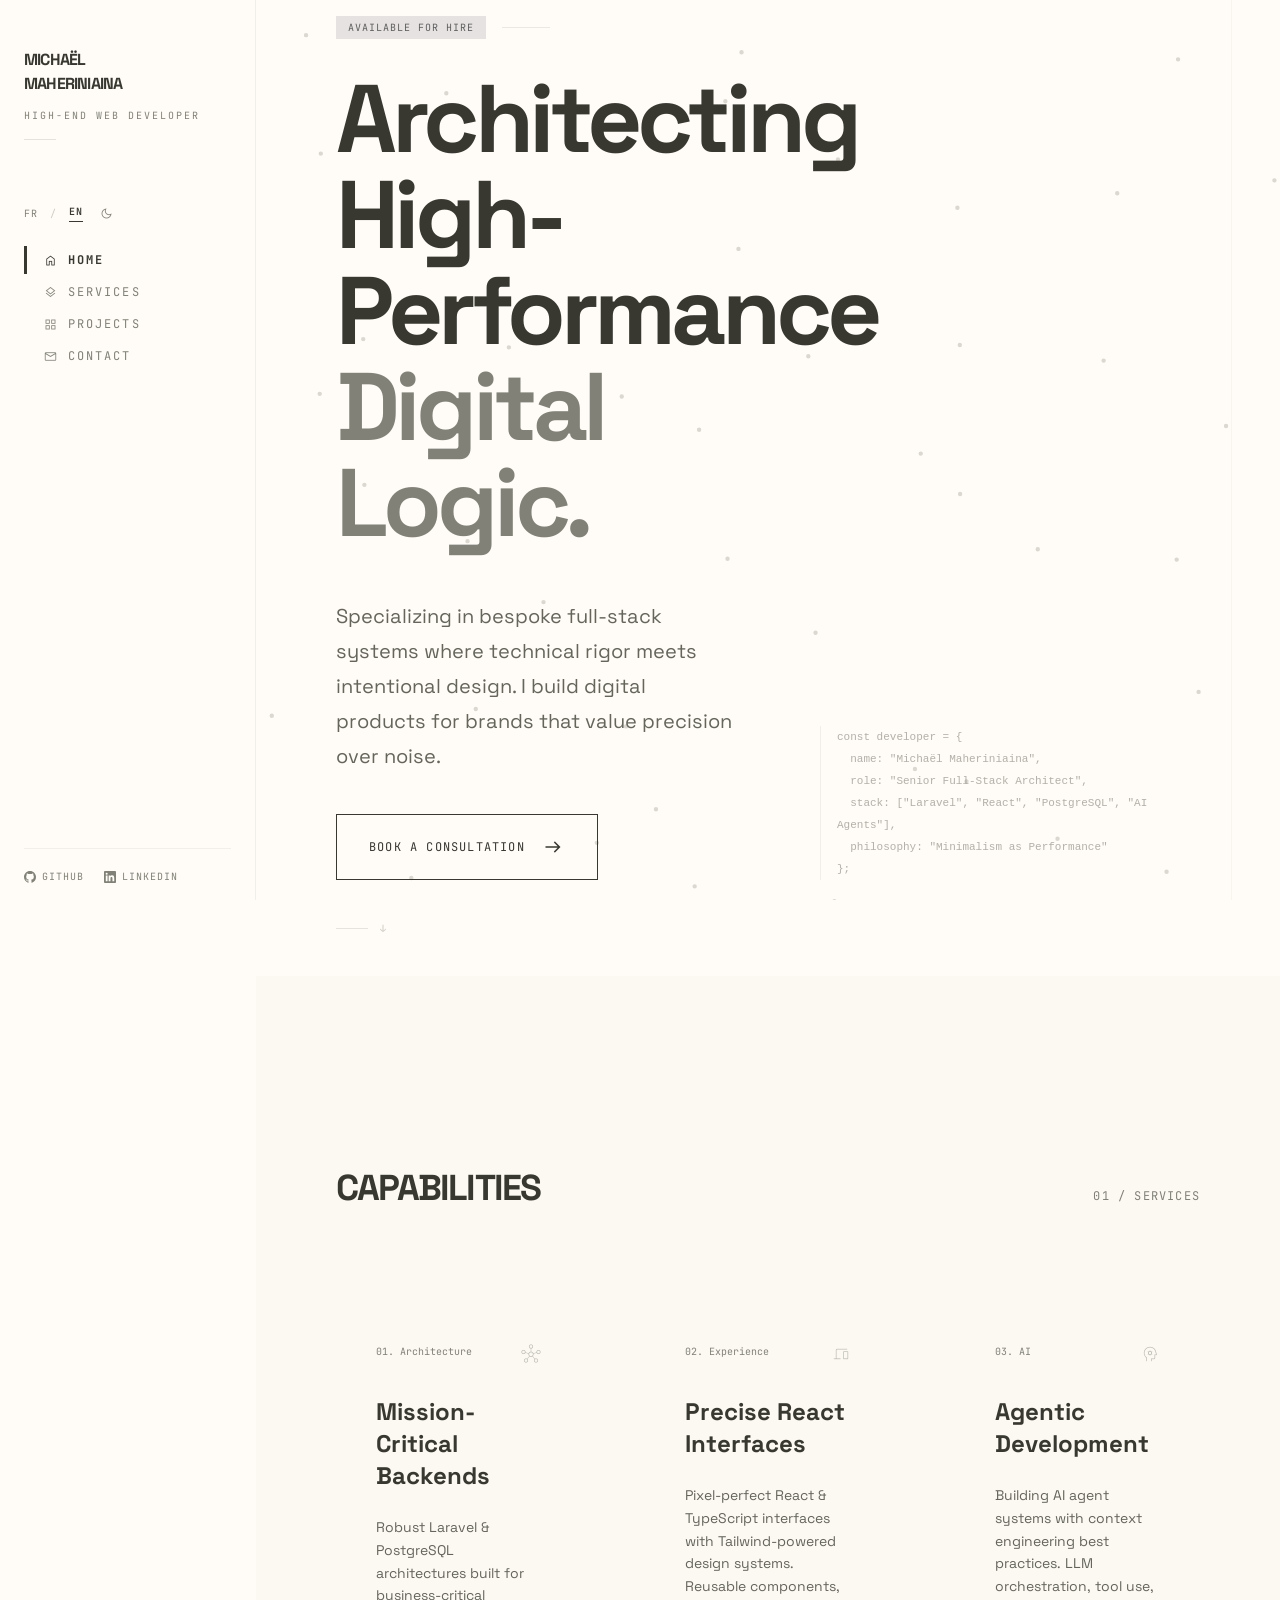
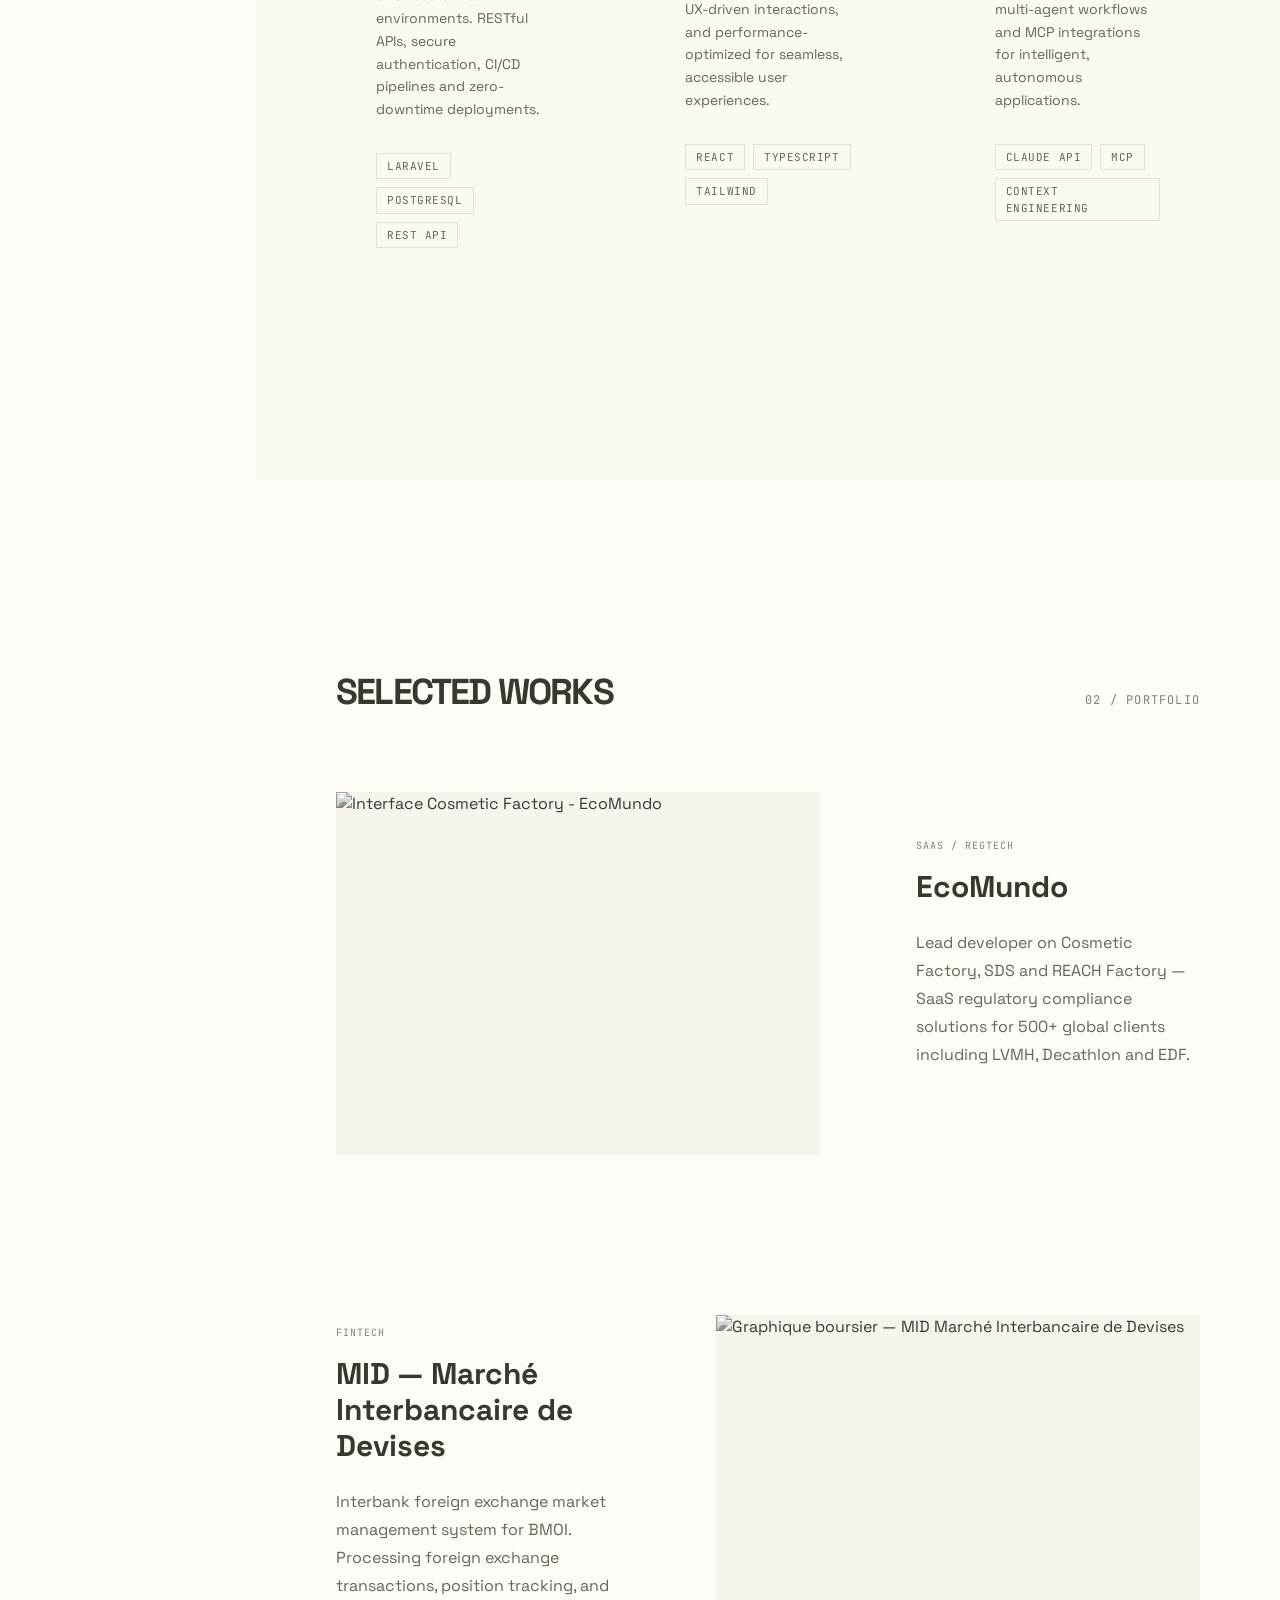
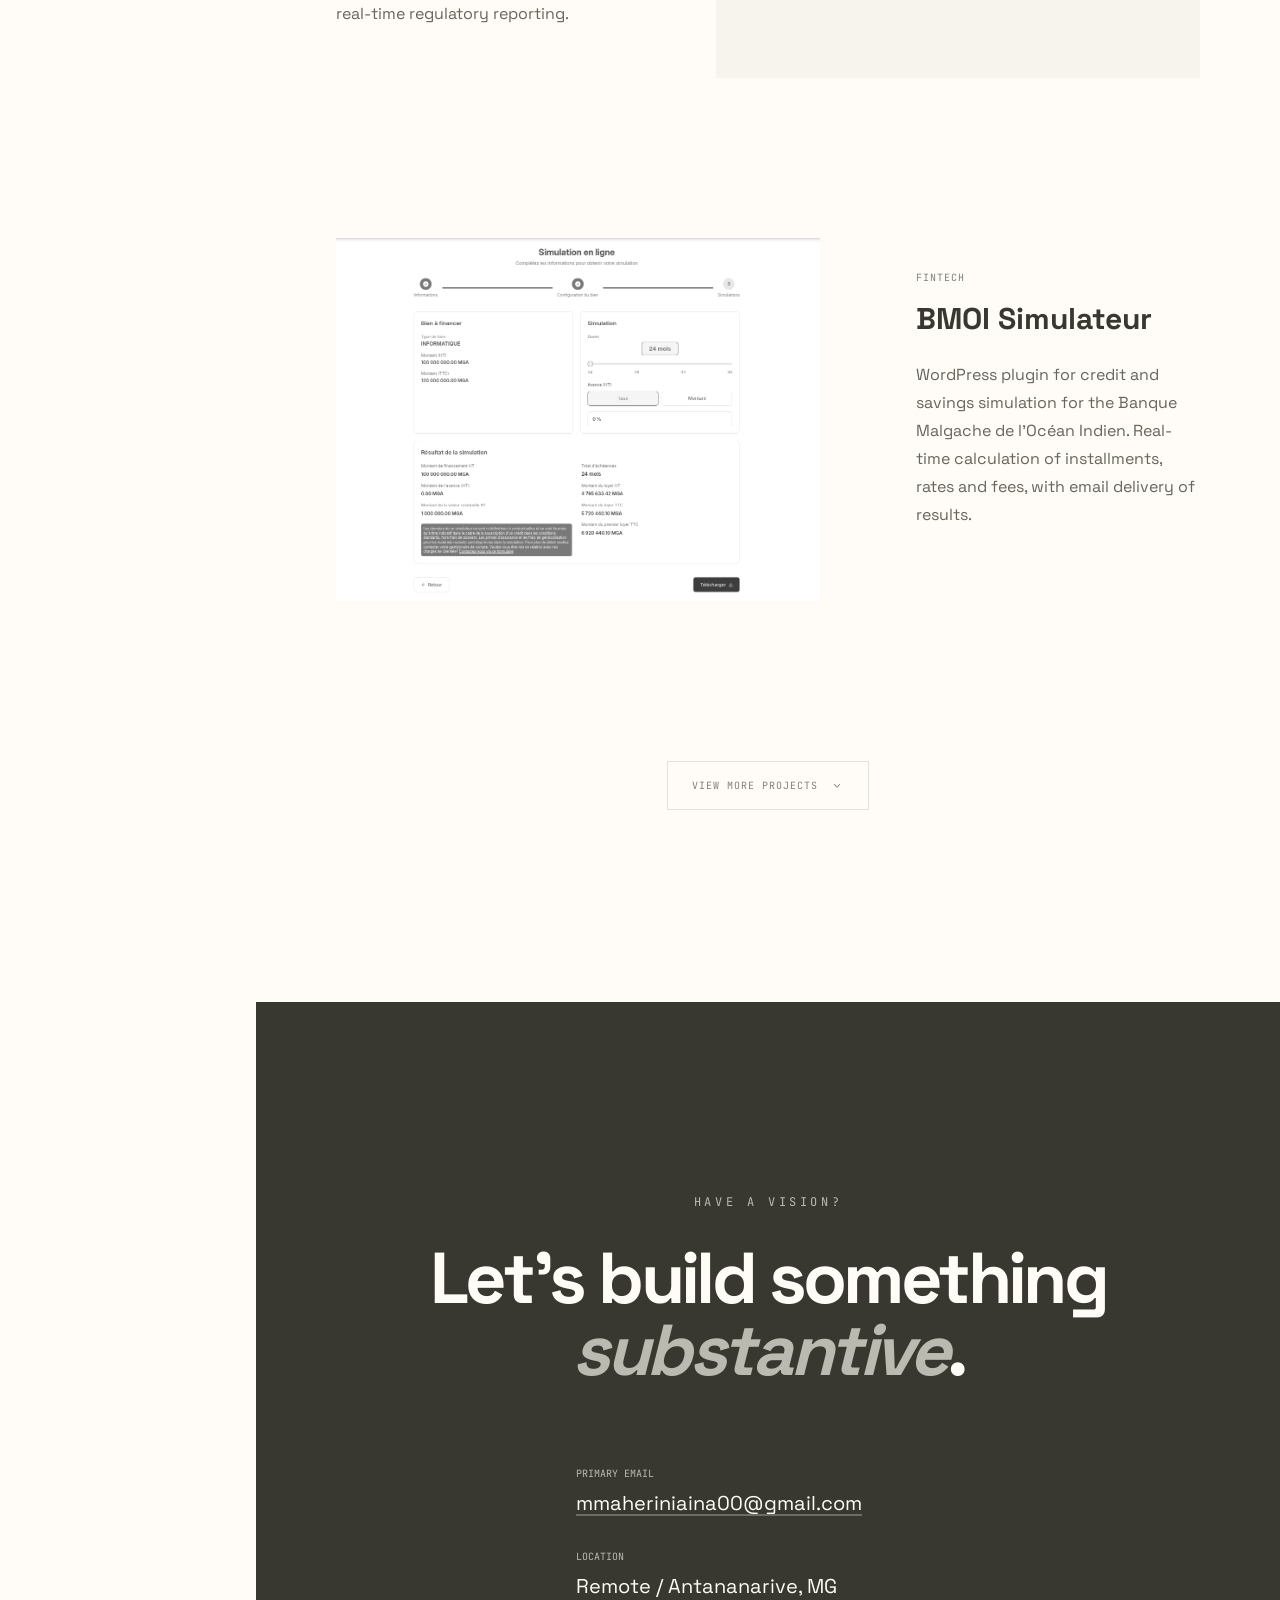
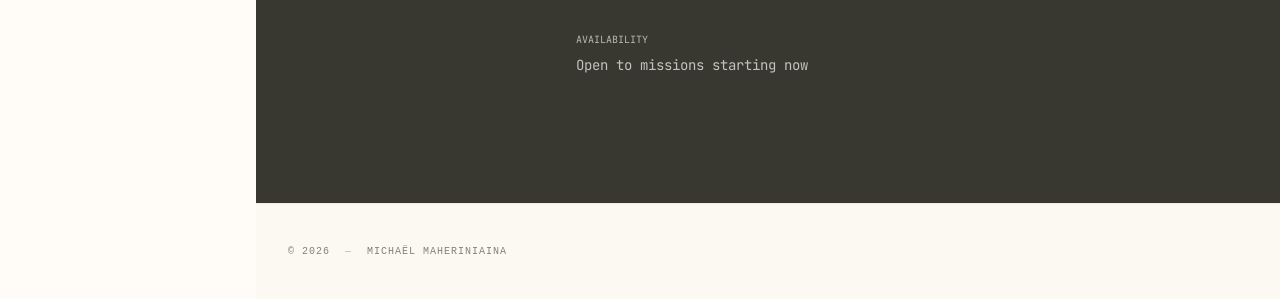
==== commit 26d40ae0: "chore: SEO" ====
--- a/en/index.html
+++ b/en/index.html
@@ -1,4 +1,4 @@
-<!DOCTYPE html><html class="light" lang="en"> <head><meta charset="utf-8"><meta content="width=device-width, initial-scale=1.0" name="viewport"><link rel="apple-touch-icon" sizes="180x180" href="/apple-touch-icon.png"><link rel="icon" type="image/png" sizes="32x32" href="/favicon-32x32.png"><link rel="icon" type="image/png" sizes="16x16" href="/favicon-16x16.png"><link rel="manifest" href="/site.webmanifest"><link rel="icon" href="/favicon.ico"><meta name="generator" content="Astro v6.1.5"><title>Michaël MAHERINIAINA | High-End Freelance Developer</title><meta name="description" content="Michaël Maheriniaina — Senior Full-Stack Architect specializing in Laravel, React, PostgreSQL, and AI Agents. Available for high-end freelance engagements."><meta name="keywords" content="Laravel, React, PostgreSQL, TypeScript, AI agents, MCP, freelance developer, full-stack architect, web development Madagascar, REST API, Claude API"><meta name="robots" content="index, follow"><!-- Canonical & hreflang --><link rel="canonical" href="http://localhost:4321/en/"><link rel="alternate" hreflang="fr" href="http://localhost:4321/"><link rel="alternate" hreflang="en" href="http://localhost:4321/en/"><link rel="alternate" hreflang="x-default" href="http://localhost:4321/"><!-- Open Graph --><meta property="og:type" content="website"><meta property="og:url" content="http://localhost:4321/en/"><meta property="og:title" content="Michaël MAHERINIAINA | High-End Freelance Developer"><meta property="og:description" content="Michaël Maheriniaina — Senior Full-Stack Architect specializing in Laravel, React, PostgreSQL, and AI Agents. Available for high-end freelance engagements."><meta property="og:locale" content="en_US"><meta property="og:locale:alternate" content="fr_FR"><!-- Twitter Card --><meta name="twitter:card" content="summary"><meta name="twitter:title" content="Michaël MAHERINIAINA | High-End Freelance Developer"><meta name="twitter:description" content="Michaël Maheriniaina — Senior Full-Stack Architect specializing in Laravel, React, PostgreSQL, and AI Agents. Available for high-end freelance engagements."><!-- JSON-LD: Person --><script type="application/ld+json">{"@context":"https://schema.org","@type":"Person","name":"Michaël Maheriniaina","jobTitle":"Senior Full-Stack Architect","url":"http://localhost:4321","email":"mmaheriniaina00@gmail.com","sameAs":["https://github.com/mmaheriniaina00","https://www.linkedin.com/in/michael-maheriniaina/"],"knowsAbout":["Laravel","React","PostgreSQL","AI Agents","REST API","TypeScript","Tailwind","Claude API","MCP","Context Engineering"]}</script><script>
+<!DOCTYPE html><html class="light" lang="en"> <head><meta charset="utf-8"><meta content="width=device-width, initial-scale=1.0" name="viewport"><link rel="apple-touch-icon" sizes="180x180" href="/apple-touch-icon.png"><link rel="icon" type="image/png" sizes="32x32" href="/favicon-32x32.png"><link rel="icon" type="image/png" sizes="16x16" href="/favicon-16x16.png"><link rel="manifest" href="/site.webmanifest"><link rel="icon" href="/favicon.ico"><meta name="generator" content="Astro v6.1.5"><title>Michaël MAHERINIAINA | High-End Freelance Developer</title><meta name="description" content="Michaël Maheriniaina — Senior Full-Stack Architect specializing in Laravel, React, PostgreSQL, and AI Agents. Available for high-end freelance engagements."><meta name="keywords" content="Laravel, React, PostgreSQL, TypeScript, AI agents, MCP, freelance developer, full-stack architect, web development Madagascar, REST API, Claude API"><meta name="robots" content="index, follow"><!-- Canonical & hreflang --><link rel="canonical" href="https://mmaheriniaina00.github.io/en/"><link rel="alternate" hreflang="fr" href="https://mmaheriniaina00.github.io/"><link rel="alternate" hreflang="en" href="https://mmaheriniaina00.github.io/en/"><link rel="alternate" hreflang="x-default" href="https://mmaheriniaina00.github.io/"><!-- Open Graph --><meta property="og:type" content="website"><meta property="og:url" content="https://mmaheriniaina00.github.io/en/"><meta property="og:title" content="Michaël MAHERINIAINA | High-End Freelance Developer"><meta property="og:description" content="Michaël Maheriniaina — Senior Full-Stack Architect specializing in Laravel, React, PostgreSQL, and AI Agents. Available for high-end freelance engagements."><meta property="og:locale" content="en_US"><meta property="og:locale:alternate" content="fr_FR"><!-- Twitter Card --><meta name="twitter:card" content="summary"><meta name="twitter:title" content="Michaël MAHERINIAINA | High-End Freelance Developer"><meta name="twitter:description" content="Michaël Maheriniaina — Senior Full-Stack Architect specializing in Laravel, React, PostgreSQL, and AI Agents. Available for high-end freelance engagements."><!-- JSON-LD: Person --><script type="application/ld+json">{"@context":"https://schema.org","@type":"Person","name":"Michaël Maheriniaina","jobTitle":"Senior Full-Stack Architect","url":"https://mmaheriniaina00.github.io","email":"mmaheriniaina00@gmail.com","sameAs":["https://github.com/mmaheriniaina00","https://www.linkedin.com/in/michael-maheriniaina/"],"knowsAbout":["Laravel","React","PostgreSQL","AI Agents","REST API","TypeScript","Tailwind","Claude API","MCP","Context Engineering"]}</script><script>
     (function() {
       var saved = localStorage.getItem('theme');
       var prefersDark = window.matchMedia('(prefers-color-scheme: dark)').matches;
@@ -6,12 +6,12 @@
         document.documentElement.classList.replace('light', 'dark');
       }
     })();
-  </script><link rel="preconnect" href="https://fonts.googleapis.com"><link rel="preconnect" href="https://fonts.gstatic.com" crossorigin><link href="https://fonts.googleapis.com/css2?family=Space+Grotesk:wght@300;400;500;600;700&family=JetBrains+Mono:wght@400;500&display=swap" rel="stylesheet"><link href="https://fonts.googleapis.com/css2?family=Material+Symbols+Outlined:wght,FILL@100..700,0..1&display=swap" rel="stylesheet"><link rel="stylesheet" href="/_astro/style.Cr8-IlJp.css"></head> <body class="font-body selection:bg-primary-container selection:text-on-primary-container"> <canvas id="splash-canvas" data-astro-cid-gy6337wa></canvas>  <script type="module">const h=document.getElementById("splash-canvas");if(window.matchMedia("(hover: none)").matches)h.remove();else{let M=function(){return document.documentElement.classList.contains("dark")},g=function(){return M()?"186,186,176":"129,129,120"},L=function(){return M()?"232,230,220":"56,56,49"},R=function(){const i=L(),t=g(),n=m?18:14,o=p?.9:.45;e.beginPath(),e.arc(x,v,n,0,Math.PI*2),e.strokeStyle=`rgba(${t},${o})`,e.lineWidth=m?1.5:1,e.stroke();const w=m?2:2.5;e.beginPath(),e.arc(l,c,w,0,Math.PI*2),e.fillStyle=`rgba(${i},0.85)`,e.fill()},b=function(i){if(e.clearRect(0,0,u,f),l+=(a-l)*.35,c+=(r-c)*.35,x+=(a-x)*.1,v+=(r-v)*.1,i-E>28){const t=a-l,n=r-c,o=Math.sqrt(t*t+n*n);o>1.5&&d.push(new P(l,c,Math.min(o*.04,2))),E=i}for(let t=d.length-1;t>=0;t--)d[t].update(),d[t].draw(),d[t].dead&&d.splice(t,1);for(let t=s.length-1;t>=0;t--)s[t].update(),s[t].draw(),s[t].dead&&s.splice(t,1);R(),y=requestAnimationFrame(b)};const e=h.getContext("2d");let u=window.innerWidth,f=window.innerHeight;h.width=u,h.height=f;let a=-200,r=-200,l=-200,c=-200,x=-200,v=-200,m=!1,p=!1;const d=[],s=[];class P{x;y;vx;vy;radius;life;decay;constructor(t,n,o=1){this.x=t,this.y=n;const w=Math.random()*Math.PI*2,I=(Math.random()*1.2+.3)*o;this.vx=Math.cos(w)*I,this.vy=Math.sin(w)*I,this.radius=Math.random()*5+2,this.life=1,this.decay=.008+Math.random()*.01}update(){this.x+=this.vx,this.y+=this.vy,this.vx*=.94,this.vy*=.94,this.life-=this.decay}draw(){if(this.life<=0)return;e.beginPath(),e.arc(this.x,this.y,this.radius,0,Math.PI*2);const t=this.life*this.life*this.life;e.fillStyle=`rgba(${g()},${(t*.45).toFixed(3)})`,e.fill()}get dead(){return this.life<=0}}class k{x;y;radius;maxRadius;life;constructor(t,n){this.x=t,this.y=n,this.radius=0,this.maxRadius=40+Math.random()*20,this.life=1}update(){this.radius+=1.6,this.life=Math.max(0,1-this.radius/this.maxRadius)}draw(){this.life<=0||(e.beginPath(),e.arc(this.x,this.y,this.radius,0,Math.PI*2),e.strokeStyle=`rgba(${g()},${(this.life*.5).toFixed(3)})`,e.lineWidth=1,e.stroke())}get dead(){return this.life<=0}}let y,E=0;y=requestAnimationFrame(b),window.addEventListener("mousemove",i=>{a=i.clientX,r=i.clientY}),window.addEventListener("mousedown",()=>{p=!0;for(let i=0;i<12;i++)d.push(new P(a,r,3));s.push(new k(a,r)),s.push(new k(a,r)),s[s.length-1].maxRadius=25}),window.addEventListener("mouseup",()=>{p=!1}),document.addEventListener("mouseover",i=>{m=!!i.target.closest('a, button, [role="button"], input, textarea, select, label')}),window.addEventListener("resize",()=>{u=window.innerWidth,f=window.innerHeight,h.width=u,h.height=f}),document.addEventListener("astro:before-swap",()=>{cancelAnimationFrame(y)})}</script> <canvas id="noise-bg" aria-hidden="true" style="position:fixed;inset:0;width:100%;height:100%;z-index:0;pointer-events:none;"></canvas> <script type="module">const f=document.getElementById("noise-bg"),n=f.getContext("2d"),_=Math.PI*2,i=150,O=2.2,U=.18,u=220,z=2.5,S=.008,T=.72,C=70,D=.002,F=.18;let x=[],M="",v=1,r=0,l=0,P=0;const o={x:-9999,y:-9999,vx:0,vy:0};let I=0,L=0;function q(){return getComputedStyle(document.documentElement).getPropertyValue("--color-on-surface").trim()||"#383831"}const X=new MutationObserver(()=>{M=q()});X.observe(document.documentElement,{attributes:!0,attributeFilter:["class"]});function H(){x=[];const e=Math.ceil(r/i)+1,s=Math.ceil(l/i)+1,c=(r-(e-1)*i)/2,a=(l-(s-1)*i)/2;for(let d=0;d<s;d++)for(let t=0;t<e;t++){const m=c+t*i,y=a+d*i;x.push({ox:m,oy:y,x:m,y,vx:0,vy:0,phase:Math.random()*_,freq:.6+Math.random()*.8})}}function N(){v=Math.min(window.devicePixelRatio||1,2),r=window.innerWidth,l=window.innerHeight,f.width=r*v,f.height=l*v,f.style.width=r+"px",f.style.height=l+"px",n.scale(v,v),H()}const V=new ResizeObserver(N);V.observe(document.documentElement);function W(){const e=o.x,s=o.y,c=o.vx,a=o.vy,d=c*c+a*a;for(const t of x){const m=t.ox+Math.sin(P*D*t.freq+t.phase)*C,y=t.oy+Math.cos(P*D*t.freq+t.phase*1.37)*C,h=e-t.x,p=s-t.y,w=h*h+p*p;if(w<u*u&&w>0){const b=Math.sqrt(w),R=(u-b)/u,g=R*R,A=g*z;t.vx-=h/b*A,t.vy-=p/b*A,d>.01&&(t.vx+=c*g*F,t.vy+=a*g*F)}t.vx+=(m-t.x)*S,t.vy+=(y-t.y)*S,t.vx*=T,t.vy*=T,t.x+=t.vx,t.y+=t.vy}P++}function Y(){n.clearRect(0,0,r,l),n.globalAlpha=U,n.fillStyle=M,n.beginPath();for(const e of x)n.moveTo(e.x+O,e.y),n.arc(e.x,e.y,O,0,_);n.fill(),n.globalAlpha=1}const G=window.matchMedia("(prefers-reduced-motion: reduce)").matches;function E(){W(),Y(),L=requestAnimationFrame(E)}document.addEventListener("visibilitychange",()=>{document.hidden?cancelAnimationFrame(L):G||E()});window.addEventListener("pointermove",e=>{const s=performance.now();if(s-I<16)return;const c=s-I||16;o.vx=(e.clientX-o.x)/c,o.vy=(e.clientY-o.y)/c,I=s,o.x=e.clientX,o.y=e.clientY},{passive:!0});window.addEventListener("pointerleave",()=>{o.x=-9999,o.y=-9999,o.vx=0,o.vy=0});M=q();N();G?Y():E();</script> <nav class="hidden md:flex flex-col h-full py-12 px-6 fixed left-0 top-0 w-64 border-r border-outline-variant/20 bg-background z-50"> <div class="mb-16"> <h1 class="text-base font-black tracking-tighter text-on-surface uppercase font-headline leading-tight">Michaël<br>MAHERINIAINA</h1> <p class="font-label text-[10px] uppercase tracking-[0.2em] text-outline mt-3">High-End Web Developer</p> <div class="w-8 h-px bg-outline-variant/40 mt-4"></div> </div> <div class="mb-6 flex items-center gap-4"> <div class="flex items-center space-x-3 font-label text-[10px] uppercase tracking-widest" aria-label="Language switcher">  <a class="text-outline hover:text-on-surface transition-colors" href="/" aria-label="Passer au français">FR</a> <span class="text-outline/40">/</span> <span class="text-on-surface font-semibold border-b border-on-surface pb-0.5 select-none">EN</span>  </div> <button data-theme-toggle aria-label="Toggle theme" class="flex items-center gap-1.5 font-label text-[10px] uppercase tracking-[0.2em] text-outline hover:text-on-surface transition-colors cursor-pointer"> <span data-theme-icon class="material-symbols-outlined" style="font-size:15px;line-height:1;font-variation-settings:'FILL' 0,'wght' 300,'GRAD' 0,'opsz' 15;">dark_mode</span> </button> <script type="module">function o(){const e=document.documentElement.classList.contains("dark");document.querySelectorAll("[data-theme-icon]").forEach(t=>{t.textContent=e?"light_mode":"dark_mode"})}o();document.querySelectorAll("[data-theme-toggle]").forEach(e=>{e.addEventListener("click",()=>{const t=document.documentElement.classList.toggle("dark");document.documentElement.classList.toggle("light",!t),localStorage.setItem("theme",t?"dark":"light"),o()})});</script> </div> <div class="flex flex-col space-y-1 grow"> <a class="nav-link active" href="#hero" data-nav-link="hero"> <span class="material-symbols-outlined nav-icon">home</span> <span class="text-xs">Home</span> </a><a class="nav-link" href="#services" data-nav-link="services"> <span class="material-symbols-outlined nav-icon">layers</span> <span class="text-xs">Services</span> </a><a class="nav-link" href="#projects" data-nav-link="projects"> <span class="material-symbols-outlined nav-icon">grid_view</span> <span class="text-xs">Projects</span> </a><a class="nav-link" href="#contact" data-nav-link="contact"> <span class="material-symbols-outlined nav-icon">mail</span> <span class="text-xs">Contact</span> </a> </div> <div class="mt-auto space-y-6">  <div class="flex items-center pt-5 -mb-8 border-t border-outline-variant/20"> <div class="flex items-center space-x-5"> <a class="font-label text-[10px] uppercase tracking-widest text-outline hover:text-on-surface transition-colors flex items-center space-x-1.5" href="https://github.com/mmaheriniaina00" aria-label="GitHub"> <svg width="12" height="12" viewBox="0 0 24 24" fill="currentColor" aria-hidden="true"><path d="M12 0C5.37 0 0 5.37 0 12c0 5.31 3.435 9.795 8.205 11.385.6.105.825-.255.825-.57 0-.285-.015-1.23-.015-2.235-3.015.555-3.795-.735-4.035-1.41-.135-.345-.72-1.41-1.23-1.695-.42-.225-1.02-.78-.015-.795.945-.015 1.62.87 1.845 1.23 1.08 1.815 2.805 1.305 3.495.99.105-.78.42-1.305.765-1.605-2.67-.3-5.46-1.335-5.46-5.925 0-1.305.465-2.385 1.23-3.225-.12-.3-.54-1.53.12-3.18 0 0 1.005-.315 3.3 1.23.96-.27 1.98-.405 3-.405s2.04.135 3 .405c2.295-1.56 3.3-1.23 3.3-1.23.66 1.65.24 2.88.12 3.18.765.84 1.23 1.905 1.23 3.225 0 4.605-2.805 5.625-5.475 5.925.435.375.81 1.095.81 2.22 0 1.605-.015 2.895-.015 3.3 0 .315.225.69.825.57A12.02 12.02 0 0 0 24 12c0-6.63-5.37-12-12-12z"/></svg> <span>GitHub</span> </a><a class="font-label text-[10px] uppercase tracking-widest text-outline hover:text-on-surface transition-colors flex items-center space-x-1.5" href="https://www.linkedin.com/in/michael-maheriniaina/" aria-label="LinkedIn"> <svg width="12" height="12" viewBox="0 0 24 24" fill="currentColor" aria-hidden="true"><path d="M20.447 20.452h-3.554v-5.569c0-1.328-.027-3.037-1.852-3.037-1.853 0-2.136 1.445-2.136 2.939v5.667H9.351V9h3.414v1.561h.046c.477-.9 1.637-1.85 3.37-1.85 3.601 0 4.267 2.37 4.267 5.455v6.286zM5.337 7.433a2.062 2.062 0 0 1-2.063-2.065 2.064 2.064 0 1 1 2.063 2.065zm1.782 13.019H3.555V9h3.564v11.452zM22.225 0H1.771C.792 0 0 .774 0 1.729v20.542C0 23.227.792 24 1.771 24h20.451C23.2 24 24 23.227 24 22.271V1.729C24 .774 23.2 0 22.222 0h.003z"/></svg> <span>LinkedIn</span> </a> </div> </div> </div> </nav> <header class="md:hidden sticky top-0 bg-surface z-50 border-b border-outline-variant/10" data-astro-cid-sm7faef2> <div class="flex justify-between items-center px-6 py-4" data-astro-cid-sm7faef2> <h1 class="font-headline font-bold text-lg tracking-tighter uppercase" data-astro-cid-sm7faef2>Michaël Maheriniaina</h1> <div class="flex items-center space-x-4" data-astro-cid-sm7faef2> <div class="flex items-center space-x-3 font-label text-[10px] uppercase tracking-widest" aria-label="Language switcher">  <a class="text-outline hover:text-on-surface transition-colors" href="/" aria-label="Passer au français">FR</a> <span class="text-outline/40">/</span> <span class="text-on-surface font-semibold border-b border-on-surface pb-0.5 select-none">EN</span>  </div> <button data-theme-toggle aria-label="Toggle theme" class="flex items-center gap-1.5 font-label text-[10px] uppercase tracking-[0.2em] text-outline hover:text-on-surface transition-colors cursor-pointer"> <span data-theme-icon class="material-symbols-outlined" style="font-size:15px;line-height:1;font-variation-settings:'FILL' 0,'wght' 300,'GRAD' 0,'opsz' 15;">dark_mode</span> </button>  <button id="mobile-menu-toggle" aria-label="Toggle menu" aria-expanded="false" data-open="false" class="flex items-center justify-center text-outline hover:text-on-surface transition-colors" data-astro-cid-sm7faef2> <span class="icon-menu material-symbols-outlined" style="font-size:20px;line-height:1;" data-astro-cid-sm7faef2>menu</span> <span class="icon-close material-symbols-outlined" style="font-size:20px;line-height:1;" data-astro-cid-sm7faef2>close</span> </button> </div> </div> <!-- Floating nav drawer — absolutely positioned, does not push page content --> <nav id="mobile-nav-drawer" class="mobile-drawer absolute left-0 right-0 top-full bg-surface border-b border-outline-variant/10 overflow-hidden z-40" aria-label="Mobile navigation" data-astro-cid-sm7faef2> <div class="px-6 py-5 flex flex-col space-y-1" data-astro-cid-sm7faef2> <a class="nav-link mobile-nav-link active" href="#hero" data-nav-link="hero" data-astro-cid-sm7faef2> <span class="material-symbols-outlined nav-icon" data-astro-cid-sm7faef2>home</span> <span class="text-xs" data-astro-cid-sm7faef2>Home</span> </a><a class="nav-link mobile-nav-link" href="#services" data-nav-link="services" data-astro-cid-sm7faef2> <span class="material-symbols-outlined nav-icon" data-astro-cid-sm7faef2>layers</span> <span class="text-xs" data-astro-cid-sm7faef2>Services</span> </a><a class="nav-link mobile-nav-link" href="#projects" data-nav-link="projects" data-astro-cid-sm7faef2> <span class="material-symbols-outlined nav-icon" data-astro-cid-sm7faef2>grid_view</span> <span class="text-xs" data-astro-cid-sm7faef2>Projects</span> </a><a class="nav-link mobile-nav-link" href="#contact" data-nav-link="contact" data-astro-cid-sm7faef2> <span class="material-symbols-outlined nav-icon" data-astro-cid-sm7faef2>mail</span> <span class="text-xs" data-astro-cid-sm7faef2>Contact</span> </a> </div> </nav> </header>  <script type="module">const e=document.getElementById("mobile-menu-toggle"),t=document.getElementById("mobile-nav-drawer");function s(){t?.classList.add("is-open"),e?.setAttribute("data-open","true"),e?.setAttribute("aria-expanded","true"),document.body.style.overflow="hidden"}function n(){t?.classList.remove("is-open"),e?.setAttribute("data-open","false"),e?.setAttribute("aria-expanded","false"),document.body.style.overflow=""}e?.addEventListener("click",()=>{t?.classList.contains("is-open")?n():s()});document.querySelectorAll(".mobile-nav-link").forEach(o=>{o.addEventListener("click",n)});</script> <main class="md:ml-64 min-h-screen relative"> <div class="fixed right-12 top-0 h-full w-px bg-outline-variant/10 hidden lg:block"></div> <section class="relative px-8 lg:px-20 flex flex-col justify-center min-h-screen pb-24" id="hero" data-astro-cid-nlow4r3u> <div class="w-full flex flex-col lg:flex-row lg:items-end gap-20" data-astro-cid-nlow4r3u> <!-- Main content --> <div class="flex-1 min-w-0" data-astro-cid-nlow4r3u> <div class="mb-8 mt-4 flex items-center space-x-4 hero-fade" style="--delay: 0ms" data-astro-cid-nlow4r3u> <span class="font-label text-[10px] uppercase tracking-widest text-primary px-3 py-1 bg-primary-container" data-astro-cid-nlow4r3u>Available for Hire</span> <span class="w-12 h-px bg-outline-variant/30" data-astro-cid-nlow4r3u></span> <span class="font-label text-[10px] uppercase tracking-widest text-outline" title="Portfolio version" data-astro-cid-nlow4r3u></span> </div> <h2 class="font-headline text-5xl md:text-7xl lg:text-8xl font-bold tracking-tighter leading-none text-on-background mb-12" data-astro-cid-nlow4r3u> <span class="block hero-fade" style="--delay: 200ms" data-astro-cid-nlow4r3u>Architecting</span> <span class="block hero-fade" style="--delay: 320ms" data-astro-cid-nlow4r3u>High-Performance</span> <span class="block text-outline hero-fade" style="--delay: 440ms" data-astro-cid-nlow4r3u>Digital Logic.</span> </h2> <p class="text-lg md:text-xl text-on-surface-variant leading-[1.75] mb-10 max-w-xl hero-fade" style="--delay: 580ms" data-astro-cid-nlow4r3u> Specializing in bespoke full-stack systems where technical rigor meets intentional design. I build digital products for brands that value precision over noise. </p> <div class="hero-fade" style="--delay: 700ms" data-astro-cid-nlow4r3u> <a class="inline-flex items-center space-x-4 border border-on-background text-on-background px-8 py-5 group hover:bg-on-background hover:text-surface transition-all duration-300" href="#contact" data-astro-cid-nlow4r3u> <span class="font-label text-xs uppercase tracking-widest" data-astro-cid-nlow4r3u>Book a Consultation</span> <span class="material-symbols-outlined group-hover:translate-x-1 transition-transform" data-astro-cid-nlow4r3u>arrow_right_alt</span> </a> </div> </div> <!-- Code Snippet — right column on large screens --> <div class="lg:w-95 lg:shrink-0 font-label text-[11px] text-on-surface-variant/50 leading-loose pl-4 border-l border-outline-variant/20 hero-fade" style="--delay: 840ms" data-astro-cid-nlow4r3u> <code class="block" data-astro-cid-nlow4r3u>
+  </script><link rel="preconnect" href="https://fonts.googleapis.com"><link rel="preconnect" href="https://fonts.gstatic.com" crossorigin><link href="https://fonts.googleapis.com/css2?family=Space+Grotesk:wght@300;400;500;600;700&family=JetBrains+Mono:wght@400;500&display=swap" rel="stylesheet"><link href="https://fonts.googleapis.com/css2?family=Material+Symbols+Outlined:wght,FILL@100..700,0..1&display=swap" rel="stylesheet"><link rel="stylesheet" href="/_astro/style.CPMwoPYQ.css"></head> <body class="font-body selection:bg-primary-container selection:text-on-primary-container"> <canvas id="splash-canvas" data-astro-cid-gy6337wa></canvas>  <script type="module">const h=document.getElementById("splash-canvas");if(window.matchMedia("(hover: none)").matches)h.remove();else{let M=function(){return document.documentElement.classList.contains("dark")},g=function(){return M()?"186,186,176":"129,129,120"},L=function(){return M()?"232,230,220":"56,56,49"},R=function(){const i=L(),t=g(),n=m?18:14,o=p?.9:.45;e.beginPath(),e.arc(x,v,n,0,Math.PI*2),e.strokeStyle=`rgba(${t},${o})`,e.lineWidth=m?1.5:1,e.stroke();const w=m?2:2.5;e.beginPath(),e.arc(l,c,w,0,Math.PI*2),e.fillStyle=`rgba(${i},0.85)`,e.fill()},b=function(i){if(e.clearRect(0,0,u,f),l+=(a-l)*.35,c+=(r-c)*.35,x+=(a-x)*.1,v+=(r-v)*.1,i-E>28){const t=a-l,n=r-c,o=Math.sqrt(t*t+n*n);o>1.5&&d.push(new P(l,c,Math.min(o*.04,2))),E=i}for(let t=d.length-1;t>=0;t--)d[t].update(),d[t].draw(),d[t].dead&&d.splice(t,1);for(let t=s.length-1;t>=0;t--)s[t].update(),s[t].draw(),s[t].dead&&s.splice(t,1);R(),y=requestAnimationFrame(b)};const e=h.getContext("2d");let u=window.innerWidth,f=window.innerHeight;h.width=u,h.height=f;let a=-200,r=-200,l=-200,c=-200,x=-200,v=-200,m=!1,p=!1;const d=[],s=[];class P{x;y;vx;vy;radius;life;decay;constructor(t,n,o=1){this.x=t,this.y=n;const w=Math.random()*Math.PI*2,I=(Math.random()*1.2+.3)*o;this.vx=Math.cos(w)*I,this.vy=Math.sin(w)*I,this.radius=Math.random()*5+2,this.life=1,this.decay=.008+Math.random()*.01}update(){this.x+=this.vx,this.y+=this.vy,this.vx*=.94,this.vy*=.94,this.life-=this.decay}draw(){if(this.life<=0)return;e.beginPath(),e.arc(this.x,this.y,this.radius,0,Math.PI*2);const t=this.life*this.life*this.life;e.fillStyle=`rgba(${g()},${(t*.45).toFixed(3)})`,e.fill()}get dead(){return this.life<=0}}class k{x;y;radius;maxRadius;life;constructor(t,n){this.x=t,this.y=n,this.radius=0,this.maxRadius=40+Math.random()*20,this.life=1}update(){this.radius+=1.6,this.life=Math.max(0,1-this.radius/this.maxRadius)}draw(){this.life<=0||(e.beginPath(),e.arc(this.x,this.y,this.radius,0,Math.PI*2),e.strokeStyle=`rgba(${g()},${(this.life*.5).toFixed(3)})`,e.lineWidth=1,e.stroke())}get dead(){return this.life<=0}}let y,E=0;y=requestAnimationFrame(b),window.addEventListener("mousemove",i=>{a=i.clientX,r=i.clientY}),window.addEventListener("mousedown",()=>{p=!0;for(let i=0;i<12;i++)d.push(new P(a,r,3));s.push(new k(a,r)),s.push(new k(a,r)),s[s.length-1].maxRadius=25}),window.addEventListener("mouseup",()=>{p=!1}),document.addEventListener("mouseover",i=>{m=!!i.target.closest('a, button, [role="button"], input, textarea, select, label')}),window.addEventListener("resize",()=>{u=window.innerWidth,f=window.innerHeight,h.width=u,h.height=f}),document.addEventListener("astro:before-swap",()=>{cancelAnimationFrame(y)})}</script> <canvas id="noise-bg" aria-hidden="true" style="position:fixed;inset:0;width:100%;height:100%;z-index:0;pointer-events:none;"></canvas> <script type="module">const f=document.getElementById("noise-bg"),n=f.getContext("2d"),_=Math.PI*2,i=150,O=2.2,U=.18,u=220,z=2.5,S=.008,T=.72,C=70,D=.002,F=.18;let x=[],M="",v=1,r=0,l=0,P=0;const o={x:-9999,y:-9999,vx:0,vy:0};let I=0,L=0;function q(){return getComputedStyle(document.documentElement).getPropertyValue("--color-on-surface").trim()||"#383831"}const X=new MutationObserver(()=>{M=q()});X.observe(document.documentElement,{attributes:!0,attributeFilter:["class"]});function H(){x=[];const e=Math.ceil(r/i)+1,s=Math.ceil(l/i)+1,c=(r-(e-1)*i)/2,a=(l-(s-1)*i)/2;for(let d=0;d<s;d++)for(let t=0;t<e;t++){const m=c+t*i,y=a+d*i;x.push({ox:m,oy:y,x:m,y,vx:0,vy:0,phase:Math.random()*_,freq:.6+Math.random()*.8})}}function N(){v=Math.min(window.devicePixelRatio||1,2),r=window.innerWidth,l=window.innerHeight,f.width=r*v,f.height=l*v,f.style.width=r+"px",f.style.height=l+"px",n.scale(v,v),H()}const V=new ResizeObserver(N);V.observe(document.documentElement);function W(){const e=o.x,s=o.y,c=o.vx,a=o.vy,d=c*c+a*a;for(const t of x){const m=t.ox+Math.sin(P*D*t.freq+t.phase)*C,y=t.oy+Math.cos(P*D*t.freq+t.phase*1.37)*C,h=e-t.x,p=s-t.y,w=h*h+p*p;if(w<u*u&&w>0){const b=Math.sqrt(w),R=(u-b)/u,g=R*R,A=g*z;t.vx-=h/b*A,t.vy-=p/b*A,d>.01&&(t.vx+=c*g*F,t.vy+=a*g*F)}t.vx+=(m-t.x)*S,t.vy+=(y-t.y)*S,t.vx*=T,t.vy*=T,t.x+=t.vx,t.y+=t.vy}P++}function Y(){n.clearRect(0,0,r,l),n.globalAlpha=U,n.fillStyle=M,n.beginPath();for(const e of x)n.moveTo(e.x+O,e.y),n.arc(e.x,e.y,O,0,_);n.fill(),n.globalAlpha=1}const G=window.matchMedia("(prefers-reduced-motion: reduce)").matches;function E(){W(),Y(),L=requestAnimationFrame(E)}document.addEventListener("visibilitychange",()=>{document.hidden?cancelAnimationFrame(L):G||E()});window.addEventListener("pointermove",e=>{const s=performance.now();if(s-I<16)return;const c=s-I||16;o.vx=(e.clientX-o.x)/c,o.vy=(e.clientY-o.y)/c,I=s,o.x=e.clientX,o.y=e.clientY},{passive:!0});window.addEventListener("pointerleave",()=>{o.x=-9999,o.y=-9999,o.vx=0,o.vy=0});M=q();N();G?Y():E();</script> <nav class="hidden md:flex flex-col h-full py-12 px-6 fixed left-0 top-0 w-64 border-r border-outline-variant/20 bg-background z-50"> <div class="mb-16"> <span class="text-base font-black tracking-tighter text-on-surface uppercase font-headline leading-tight">Michaël<br>MAHERINIAINA</span> <p class="font-label text-[10px] uppercase tracking-[0.2em] text-outline mt-3">High-End Web Developer</p> <div class="w-8 h-px bg-outline-variant/40 mt-4"></div> </div> <div class="mb-6 flex items-center gap-4"> <div class="flex items-center space-x-3 font-label text-[10px] uppercase tracking-widest" aria-label="Language switcher">  <a class="text-outline hover:text-on-surface transition-colors" href="/" aria-label="Passer au français">FR</a> <span class="text-outline/40" aria-hidden="true">/</span> <span class="text-on-surface font-semibold border-b border-on-surface pb-0.5 select-none">EN</span>  </div> <button type="button" data-theme-toggle aria-label="Toggle theme" class="flex items-center gap-1.5 font-label text-[10px] uppercase tracking-[0.2em] text-outline hover:text-on-surface transition-colors cursor-pointer"> <span data-theme-icon class="material-symbols-outlined" style="font-size:15px;line-height:1;font-variation-settings:'FILL' 0,'wght' 300,'GRAD' 0,'opsz' 15;">dark_mode</span> </button> <script type="module">function o(){const e=document.documentElement.classList.contains("dark");document.querySelectorAll("[data-theme-icon]").forEach(t=>{t.textContent=e?"light_mode":"dark_mode"})}o();document.querySelectorAll("[data-theme-toggle]").forEach(e=>{e.addEventListener("click",()=>{const t=document.documentElement.classList.toggle("dark");document.documentElement.classList.toggle("light",!t),localStorage.setItem("theme",t?"dark":"light"),o()})});</script> </div> <div class="flex flex-col space-y-1 grow"> <a class="nav-link active" href="#hero" data-nav-link="hero"> <span class="material-symbols-outlined nav-icon" aria-hidden="true">home</span> <span class="text-xs">Home</span> </a><a class="nav-link" href="#services" data-nav-link="services"> <span class="material-symbols-outlined nav-icon" aria-hidden="true">layers</span> <span class="text-xs">Services</span> </a><a class="nav-link" href="#projects" data-nav-link="projects"> <span class="material-symbols-outlined nav-icon" aria-hidden="true">grid_view</span> <span class="text-xs">Projects</span> </a><a class="nav-link" href="#contact" data-nav-link="contact"> <span class="material-symbols-outlined nav-icon" aria-hidden="true">mail</span> <span class="text-xs">Contact</span> </a> </div> <div class="mt-auto space-y-6">  <div class="flex items-center pt-5 -mb-8 border-t border-outline-variant/20"> <div class="flex items-center space-x-5"> <a class="font-label text-[10px] uppercase tracking-widest text-outline hover:text-on-surface transition-colors flex items-center space-x-1.5" href="https://github.com/mmaheriniaina00" aria-label="GitHub" target="_blank" rel="noopener noreferrer"> <svg width="12" height="12" viewBox="0 0 24 24" fill="currentColor" aria-hidden="true"><path d="M12 0C5.37 0 0 5.37 0 12c0 5.31 3.435 9.795 8.205 11.385.6.105.825-.255.825-.57 0-.285-.015-1.23-.015-2.235-3.015.555-3.795-.735-4.035-1.41-.135-.345-.72-1.41-1.23-1.695-.42-.225-1.02-.78-.015-.795.945-.015 1.62.87 1.845 1.23 1.08 1.815 2.805 1.305 3.495.99.105-.78.42-1.305.765-1.605-2.67-.3-5.46-1.335-5.46-5.925 0-1.305.465-2.385 1.23-3.225-.12-.3-.54-1.53.12-3.18 0 0 1.005-.315 3.3 1.23.96-.27 1.98-.405 3-.405s2.04.135 3 .405c2.295-1.56 3.3-1.23 3.3-1.23.66 1.65.24 2.88.12 3.18.765.84 1.23 1.905 1.23 3.225 0 4.605-2.805 5.625-5.475 5.925.435.375.81 1.095.81 2.22 0 1.605-.015 2.895-.015 3.3 0 .315.225.69.825.57A12.02 12.02 0 0 0 24 12c0-6.63-5.37-12-12-12z"/></svg> <span>GitHub</span> </a><a class="font-label text-[10px] uppercase tracking-widest text-outline hover:text-on-surface transition-colors flex items-center space-x-1.5" href="https://www.linkedin.com/in/michael-maheriniaina/" aria-label="LinkedIn" target="_blank" rel="noopener noreferrer"> <svg width="12" height="12" viewBox="0 0 24 24" fill="currentColor" aria-hidden="true"><path d="M20.447 20.452h-3.554v-5.569c0-1.328-.027-3.037-1.852-3.037-1.853 0-2.136 1.445-2.136 2.939v5.667H9.351V9h3.414v1.561h.046c.477-.9 1.637-1.85 3.37-1.85 3.601 0 4.267 2.37 4.267 5.455v6.286zM5.337 7.433a2.062 2.062 0 0 1-2.063-2.065 2.064 2.064 0 1 1 2.063 2.065zm1.782 13.019H3.555V9h3.564v11.452zM22.225 0H1.771C.792 0 0 .774 0 1.729v20.542C0 23.227.792 24 1.771 24h20.451C23.2 24 24 23.227 24 22.271V1.729C24 .774 23.2 0 22.222 0h.003z"/></svg> <span>LinkedIn</span> </a> </div> </div> </div> </nav> <header class="md:hidden sticky top-0 bg-surface z-50 border-b border-outline-variant/10" data-astro-cid-sm7faef2> <div class="flex justify-between items-center px-6 py-4" data-astro-cid-sm7faef2> <h1 class="font-headline font-bold text-lg tracking-tighter uppercase" data-astro-cid-sm7faef2>Michaël Maheriniaina</h1> <div class="flex items-center space-x-4" data-astro-cid-sm7faef2> <div class="flex items-center space-x-3 font-label text-[10px] uppercase tracking-widest" aria-label="Language switcher">  <a class="text-outline hover:text-on-surface transition-colors" href="/" aria-label="Passer au français">FR</a> <span class="text-outline/40" aria-hidden="true">/</span> <span class="text-on-surface font-semibold border-b border-on-surface pb-0.5 select-none">EN</span>  </div> <button type="button" data-theme-toggle aria-label="Toggle theme" class="flex items-center gap-1.5 font-label text-[10px] uppercase tracking-[0.2em] text-outline hover:text-on-surface transition-colors cursor-pointer"> <span data-theme-icon class="material-symbols-outlined" style="font-size:15px;line-height:1;font-variation-settings:'FILL' 0,'wght' 300,'GRAD' 0,'opsz' 15;">dark_mode</span> </button>  <button id="mobile-menu-toggle" aria-label="Toggle menu" aria-expanded="false" data-open="false" class="flex items-center justify-center text-outline hover:text-on-surface transition-colors" data-astro-cid-sm7faef2> <span class="icon-menu material-symbols-outlined" style="font-size:20px;line-height:1;" data-astro-cid-sm7faef2>menu</span> <span class="icon-close material-symbols-outlined" style="font-size:20px;line-height:1;" data-astro-cid-sm7faef2>close</span> </button> </div> </div> <!-- Floating nav drawer — absolutely positioned, does not push page content --> <nav id="mobile-nav-drawer" class="mobile-drawer absolute left-0 right-0 top-full bg-surface border-b border-outline-variant/10 overflow-hidden z-40" aria-label="Mobile navigation" data-astro-cid-sm7faef2> <div class="px-6 py-5 flex flex-col space-y-1" data-astro-cid-sm7faef2> <a class="nav-link mobile-nav-link active" href="#hero" data-nav-link="hero" data-astro-cid-sm7faef2> <span class="material-symbols-outlined nav-icon" data-astro-cid-sm7faef2>home</span> <span class="text-xs" data-astro-cid-sm7faef2>Home</span> </a><a class="nav-link mobile-nav-link" href="#services" data-nav-link="services" data-astro-cid-sm7faef2> <span class="material-symbols-outlined nav-icon" data-astro-cid-sm7faef2>layers</span> <span class="text-xs" data-astro-cid-sm7faef2>Services</span> </a><a class="nav-link mobile-nav-link" href="#projects" data-nav-link="projects" data-astro-cid-sm7faef2> <span class="material-symbols-outlined nav-icon" data-astro-cid-sm7faef2>grid_view</span> <span class="text-xs" data-astro-cid-sm7faef2>Projects</span> </a><a class="nav-link mobile-nav-link" href="#contact" data-nav-link="contact" data-astro-cid-sm7faef2> <span class="material-symbols-outlined nav-icon" data-astro-cid-sm7faef2>mail</span> <span class="text-xs" data-astro-cid-sm7faef2>Contact</span> </a> </div> </nav> </header>  <script type="module">const e=document.getElementById("mobile-menu-toggle"),t=document.getElementById("mobile-nav-drawer");function s(){t?.classList.add("is-open"),e?.setAttribute("data-open","true"),e?.setAttribute("aria-expanded","true"),document.body.style.overflow="hidden"}function n(){t?.classList.remove("is-open"),e?.setAttribute("data-open","false"),e?.setAttribute("aria-expanded","false"),document.body.style.overflow=""}e?.addEventListener("click",()=>{t?.classList.contains("is-open")?n():s()});document.querySelectorAll(".mobile-nav-link").forEach(o=>{o.addEventListener("click",n)});</script> <main class="md:ml-64 min-h-screen relative"> <div class="fixed right-12 top-0 h-full w-px bg-outline-variant/10 hidden lg:block"></div> <section class="relative px-8 lg:px-20 flex flex-col justify-center min-h-screen pb-24" id="hero" aria-labelledby="hero-heading" data-astro-cid-nlow4r3u> <div class="w-full flex flex-col lg:flex-row lg:items-end gap-20" data-astro-cid-nlow4r3u> <!-- Main content --> <div class="flex-1 min-w-0" data-astro-cid-nlow4r3u> <div class="mb-8 mt-4 flex items-center space-x-4 hero-fade" style="--delay: 0ms" data-astro-cid-nlow4r3u> <span class="font-label text-[10px] uppercase tracking-widest text-primary px-3 py-1 bg-primary-container" data-astro-cid-nlow4r3u>Available for Hire</span> <span class="w-12 h-px bg-outline-variant/30" data-astro-cid-nlow4r3u></span> <span class="font-label text-[10px] uppercase tracking-widest text-outline" title="Portfolio version" data-astro-cid-nlow4r3u></span> </div> <h2 id="hero-heading" class="font-headline text-5xl md:text-7xl lg:text-8xl font-bold tracking-tighter leading-none text-on-background mb-12" data-astro-cid-nlow4r3u> <span class="block hero-fade" style="--delay: 200ms" data-astro-cid-nlow4r3u>Architecting</span> <span class="block hero-fade" style="--delay: 320ms" data-astro-cid-nlow4r3u>High-Performance</span> <span class="block text-outline hero-fade" style="--delay: 440ms" data-astro-cid-nlow4r3u>Digital Logic.</span> </h2> <p class="text-lg md:text-xl text-on-surface-variant leading-[1.75] mb-10 max-w-xl hero-fade" style="--delay: 580ms" data-astro-cid-nlow4r3u> Specializing in bespoke full-stack systems where technical rigor meets intentional design. I build digital products for brands that value precision over noise. </p> <div class="hero-fade" style="--delay: 700ms" data-astro-cid-nlow4r3u> <a class="inline-flex items-center space-x-4 border border-on-background text-on-background px-8 py-5 group hover:bg-on-background hover:text-surface transition-all duration-300" href="#contact" data-astro-cid-nlow4r3u> <span class="font-label text-xs uppercase tracking-widest" data-astro-cid-nlow4r3u>Book a Consultation</span> <span class="material-symbols-outlined group-hover:translate-x-1 transition-transform" data-astro-cid-nlow4r3u>arrow_right_alt</span> </a> </div> </div> <!-- Code Snippet — right column on large screens --> <div class="lg:w-95 lg:shrink-0 font-label text-[11px] text-on-surface-variant/50 leading-loose pl-4 border-l border-outline-variant/20 hero-fade" style="--delay: 840ms" data-astro-cid-nlow4r3u> <code class="block" data-astro-cid-nlow4r3u>
 const developer = {<br data-astro-cid-nlow4r3u>
 &nbsp;&nbsp;name: "Michaël Maheriniaina",<br data-astro-cid-nlow4r3u>
 &nbsp;&nbsp;role: "Senior Full-Stack Architect",<br data-astro-cid-nlow4r3u>
 &nbsp;&nbsp;stack: [&quot;Laravel&quot;, &quot;React&quot;, &quot;PostgreSQL&quot;, &quot;AI Agents&quot;],<br data-astro-cid-nlow4r3u>
 &nbsp;&nbsp;philosophy: "Minimalism as Performance"<br data-astro-cid-nlow4r3u> };
-</code> </div> </div> <!-- Scroll indicator --> <div class="absolute bottom-10 left-8 lg:left-20 font-label text-[10px] text-outline/40 tracking-widest flex items-center space-x-3 hero-fade" style="--delay: 880ms" data-astro-cid-nlow4r3u> <span class="w-8 h-px bg-outline/20" data-astro-cid-nlow4r3u></span> <span data-astro-cid-nlow4r3u>↓</span> </div> </section> <section class="bg-surface-container-low min-h-screen py-48 px-8 lg:px-20 flex items-center" id="services"> <div class="max-w-6xl mx-auto w-full"> <div class="flex flex-col md:flex-row justify-between items-baseline mb-24 gap-8"> <h3 class="font-headline text-4xl font-bold tracking-tighter uppercase">Capabilities</h3> <p class="font-label text-xs text-outline uppercase tracking-widest">01 / Services</p> </div> <div class="grid md:grid-cols-3 gap-16"> <div class="bg-surface-container-low p-10 hover:bg-surface transition-colors duration-300 group"> <div class="flex items-start justify-between mb-8"> <span class="font-label text-[10px] text-outline">01. Architecture</span> <span class="material-symbols-outlined text-outline-variant group-hover:text-primary transition-colors duration-300" style="font-size:20px;font-variation-settings:'FILL' 0,'wght' 200,'GRAD' 0,'opsz' 20;">hub</span> </div> <h4 class="font-headline text-2xl font-bold mb-6">Mission-Critical Backends</h4> <p class="text-on-surface-variant text-sm leading-relaxed mb-8">Robust Laravel &amp; PostgreSQL architectures built for business-critical environments. RESTful APIs, secure authentication, CI/CD pipelines and zero-downtime deployments.</p> <div class="flex flex-wrap gap-2"> <span class="text-[11px] font-label uppercase tracking-wider px-2.5 py-1 border border-outline-variant/40 text-on-surface-variant">Laravel</span><span class="text-[11px] font-label uppercase tracking-wider px-2.5 py-1 border border-outline-variant/40 text-on-surface-variant">PostgreSQL</span><span class="text-[11px] font-label uppercase tracking-wider px-2.5 py-1 border border-outline-variant/40 text-on-surface-variant">REST API</span> </div> </div><div class="bg-surface-container-low p-10 hover:bg-surface transition-colors duration-300 group"> <div class="flex items-start justify-between mb-8"> <span class="font-label text-[10px] text-outline">02. Experience</span> <span class="material-symbols-outlined text-outline-variant group-hover:text-primary transition-colors duration-300" style="font-size:20px;font-variation-settings:'FILL' 0,'wght' 200,'GRAD' 0,'opsz' 20;">devices</span> </div> <h4 class="font-headline text-2xl font-bold mb-6">Precise React Interfaces</h4> <p class="text-on-surface-variant text-sm leading-relaxed mb-8">Pixel-perfect React &amp; TypeScript interfaces with Tailwind-powered design systems. Reusable components, UX-driven interactions, and performance-optimized for seamless, accessible user experiences.</p> <div class="flex flex-wrap gap-2"> <span class="text-[11px] font-label uppercase tracking-wider px-2.5 py-1 border border-outline-variant/40 text-on-surface-variant">React</span><span class="text-[11px] font-label uppercase tracking-wider px-2.5 py-1 border border-outline-variant/40 text-on-surface-variant">TypeScript</span><span class="text-[11px] font-label uppercase tracking-wider px-2.5 py-1 border border-outline-variant/40 text-on-surface-variant">Tailwind</span> </div> </div><div class="bg-surface-container-low p-10 hover:bg-surface transition-colors duration-300 group"> <div class="flex items-start justify-between mb-8"> <span class="font-label text-[10px] text-outline">03. AI</span> <span class="material-symbols-outlined text-outline-variant group-hover:text-primary transition-colors duration-300" style="font-size:20px;font-variation-settings:'FILL' 0,'wght' 200,'GRAD' 0,'opsz' 20;">psychology</span> </div> <h4 class="font-headline text-2xl font-bold mb-6">Agentic Development</h4> <p class="text-on-surface-variant text-sm leading-relaxed mb-8">Building AI agent systems with context engineering best practices. LLM orchestration, tool use, multi-agent workflows and MCP integrations for intelligent, autonomous applications.</p> <div class="flex flex-wrap gap-2"> <span class="text-[11px] font-label uppercase tracking-wider px-2.5 py-1 border border-outline-variant/40 text-on-surface-variant">Claude API</span><span class="text-[11px] font-label uppercase tracking-wider px-2.5 py-1 border border-outline-variant/40 text-on-surface-variant">MCP</span><span class="text-[11px] font-label uppercase tracking-wider px-2.5 py-1 border border-outline-variant/40 text-on-surface-variant">Context Engineering</span> </div> </div> </div> </div> </section> <section class="py-48 px-8 lg:px-20" id="projects"> <div class="max-w-6xl mx-auto"> <div class="flex flex-col md:flex-row justify-between items-baseline mb-20 gap-8"> <h3 class="font-headline text-4xl font-bold tracking-tighter uppercase">Selected Works</h3> <p class="font-label text-xs text-outline uppercase tracking-widest">02 / Portfolio</p> </div> <div class="space-y-40" id="projects-list"> <div class> <div class="grid md:grid-cols-12 gap-12 items-center" data-astro-cid-mspuyifq> <!-- Image --> <div class="md:col-span-7 bg-surface-container relative group" data-astro-cid-mspuyifq> <div class="aspect-4/3 overflow-hidden" data-astro-cid-mspuyifq> <img alt="Interface Cosmetic Factory - EcoMundo" class="project-img w-full h-full object-cover filter grayscale transition-all duration-700" src="https://cdn.prod.website-files.com/644025ff6497dd0386cb0a6f/659bc271dc2cefbdf6884b4e_Visuel-COSMETIC-Factory_19.30_Tablette-labo_2019.webp" data-astro-cid-mspuyifq> </div> <div class="absolute inset-0 bg-on-background/5 opacity-0 group-hover:opacity-100 transition-opacity" data-astro-cid-mspuyifq></div> </div> <!-- Text --> <div class="md:col-span-5 md:pl-12" data-astro-cid-mspuyifq> <span class="font-label text-[10px] text-outline uppercase tracking-widest mb-4 block" data-astro-cid-mspuyifq>SaaS / RegTech</span> <h4 class="font-headline text-3xl font-bold mb-6" data-astro-cid-mspuyifq>EcoMundo</h4> <p class="text-on-surface-variant mb-10 leading-[1.75]" data-astro-cid-mspuyifq>Lead developer on Cosmetic Factory, SDS and REACH Factory — SaaS regulatory compliance solutions for 500+ global clients including LVMH, Decathlon and EDF.</p>  </div> </div> </div><div class> <div class="grid md:grid-cols-12 gap-12 items-center" data-astro-cid-mspuyifq> <!-- Image --> <div class="md:col-span-7 bg-surface-container relative group order-1 md:order-2" data-astro-cid-mspuyifq> <div class="aspect-4/3 overflow-hidden" data-astro-cid-mspuyifq> <img alt="Graphique boursier — MID Marché Interbancaire de Devises" class="project-img w-full h-full object-cover filter grayscale transition-all duration-700" src="https://images.unsplash.com/photo-1535320903710-d993d3d77d29?w=1200&#38;q=80&#38;fit=crop&#38;auto=format" data-astro-cid-mspuyifq> </div> <div class="absolute inset-0 bg-on-background/5 opacity-0 group-hover:opacity-100 transition-opacity" data-astro-cid-mspuyifq></div> </div> <!-- Text --> <div class="md:col-span-5 md:pr-12 order-2 md:order-1" data-astro-cid-mspuyifq> <span class="font-label text-[10px] text-outline uppercase tracking-widest mb-4 block" data-astro-cid-mspuyifq>Fintech</span> <h4 class="font-headline text-3xl font-bold mb-6" data-astro-cid-mspuyifq>MID — Marché Interbancaire de Devises</h4> <p class="text-on-surface-variant mb-10 leading-[1.75]" data-astro-cid-mspuyifq>Interbank foreign exchange market management system for BMOI. Processing foreign exchange transactions, position tracking, and real-time regulatory reporting.</p>  </div> </div> </div><div class> <div class="grid md:grid-cols-12 gap-12 items-center" data-astro-cid-mspuyifq> <!-- Image --> <div class="md:col-span-7 bg-surface-container relative group" data-astro-cid-mspuyifq> <div class="aspect-4/3 overflow-hidden" data-astro-cid-mspuyifq> <img alt="Interface du simulateur de crédit BMOI — formulaire de simulation de prêt immobilier" class="project-img w-full h-full object-cover filter grayscale transition-all duration-700" src="/bmoi-simulateur.png" data-astro-cid-mspuyifq> </div> <div class="absolute inset-0 bg-on-background/5 opacity-0 group-hover:opacity-100 transition-opacity" data-astro-cid-mspuyifq></div> </div> <!-- Text --> <div class="md:col-span-5 md:pl-12" data-astro-cid-mspuyifq> <span class="font-label text-[10px] text-outline uppercase tracking-widest mb-4 block" data-astro-cid-mspuyifq>Fintech</span> <h4 class="font-headline text-3xl font-bold mb-6" data-astro-cid-mspuyifq>BMOI Simulateur</h4> <p class="text-on-surface-variant mb-10 leading-[1.75]" data-astro-cid-mspuyifq>WordPress plugin for credit and savings simulation for the Banque Malgache de l&#39;Océan Indien. Real-time calculation of installments, rates and fees, with email delivery of results.</p>  </div> </div> </div><div class="project-extra hidden"> <div class="grid md:grid-cols-12 gap-12 items-center" data-astro-cid-mspuyifq> <!-- Image --> <div class="md:col-span-7 bg-surface-container relative group order-1 md:order-2" data-astro-cid-mspuyifq> <div class="aspect-4/3 overflow-hidden" data-astro-cid-mspuyifq> <img alt="Personne effectuant une démarche bancaire en ligne — BMOI-link" class="project-img w-full h-full object-cover filter grayscale transition-all duration-700" src="https://images.unsplash.com/photo-1563013544-824ae1b704d3?w=1200&#38;q=80&#38;fit=crop&#38;auto=format" data-astro-cid-mspuyifq> </div> <div class="absolute inset-0 bg-on-background/5 opacity-0 group-hover:opacity-100 transition-opacity" data-astro-cid-mspuyifq></div> </div> <!-- Text --> <div class="md:col-span-5 md:pr-12 order-2 md:order-1" data-astro-cid-mspuyifq> <span class="font-label text-[10px] text-outline uppercase tracking-widest mb-4 block" data-astro-cid-mspuyifq>Fintech</span> <h4 class="font-headline text-3xl font-bold mb-6" data-astro-cid-mspuyifq>BMOI-link</h4> <p class="text-on-surface-variant mb-10 leading-[1.75]" data-astro-cid-mspuyifq>Remote bank account opening application for Malagasy nationals living outside Madagascar. Digitized KYC process with document verification and guided forms.</p>  </div> </div> </div><div class="project-extra hidden"> <div class="grid md:grid-cols-12 gap-12 items-center" data-astro-cid-mspuyifq> <!-- Image --> <div class="md:col-span-7 bg-surface-container relative group" data-astro-cid-mspuyifq> <div class="aspect-4/3 overflow-hidden" data-astro-cid-mspuyifq> <img alt="Professionnel complétant un formulaire numérique — ARMP e-GP" class="project-img w-full h-full object-cover filter grayscale transition-all duration-700" src="https://images.unsplash.com/photo-1634474588578-7f0565a1cea5?w=1200&#38;q=80&#38;fit=crop&#38;auto=format" data-astro-cid-mspuyifq> </div> <div class="absolute inset-0 bg-on-background/5 opacity-0 group-hover:opacity-100 transition-opacity" data-astro-cid-mspuyifq></div> </div> <!-- Text --> <div class="md:col-span-5 md:pl-12" data-astro-cid-mspuyifq> <span class="font-label text-[10px] text-outline uppercase tracking-widest mb-4 block" data-astro-cid-mspuyifq>GovTech</span> <h4 class="font-headline text-3xl font-bold mb-6" data-astro-cid-mspuyifq>ARMP e-GP</h4> <p class="text-on-surface-variant mb-10 leading-[1.75]" data-astro-cid-mspuyifq>e-Government Procurement application for the Public Procurement Regulatory Authority of Madagascar. Managing tenders, submissions, and national-scale public contract tracking.</p>  </div> </div> </div><div class="project-extra hidden"> <div class="grid md:grid-cols-12 gap-12 items-center" data-astro-cid-mspuyifq> <!-- Image --> <div class="md:col-span-7 bg-surface-container relative group order-1 md:order-2" data-astro-cid-mspuyifq> <div class="aspect-4/3 overflow-hidden" data-astro-cid-mspuyifq> <img alt="Étagères de dossiers et classeurs — FMFP gestion documentaire" class="project-img w-full h-full object-cover filter grayscale transition-all duration-700" src="https://images.unsplash.com/photo-1768158989131-64cbff67f292?w=1200&#38;q=80&#38;fit=crop&#38;auto=format" data-astro-cid-mspuyifq> </div> <div class="absolute inset-0 bg-on-background/5 opacity-0 group-hover:opacity-100 transition-opacity" data-astro-cid-mspuyifq></div> </div> <!-- Text --> <div class="md:col-span-5 md:pr-12 order-2 md:order-1" data-astro-cid-mspuyifq> <span class="font-label text-[10px] text-outline uppercase tracking-widest mb-4 block" data-astro-cid-mspuyifq>GovTech</span> <h4 class="font-headline text-3xl font-bold mb-6" data-astro-cid-mspuyifq>FMFP</h4> <p class="text-on-surface-variant mb-10 leading-[1.75]" data-astro-cid-mspuyifq>Document management platform for the Malagasy Vocational Training Fund. Handling eligibility files, official reports, and continuous training tracking for Malagasy enterprises.</p>  </div> </div> </div> </div> <div class="flex justify-center mt-24"> <button id="projects-toggle" data-more="View more projects" data-less="Show less" class="inline-flex items-center space-x-3 border border-outline-variant/40 text-outline font-label text-[10px] uppercase tracking-widest px-6 py-4 hover:border-on-background hover:text-on-surface-variant transition-colors duration-300"> <span id="projects-toggle-label">View more projects</span> <span id="projects-toggle-icon" class="material-symbols-outlined transition-transform duration-300" style="font-size:14px;line-height:1;">expand_more</span> </button> </div> </div> </section> <script type="module">const t=document.getElementById("projects-toggle"),c=document.querySelectorAll(".project-extra"),o=document.getElementById("projects-toggle-label"),n=document.getElementById("projects-toggle-icon");let e=!1;t?.addEventListener("click",()=>{e=!e,c.forEach(l=>l.classList.toggle("hidden",!e)),o&&(o.textContent=e?t?.dataset.less??"":t?.dataset.more??""),n&&(n.style.transform=e?"rotate(180deg)":"")});</script> <section class="bg-on-background text-surface pt-48 pb-32 px-8 lg:px-20" id="contact"> <div class="max-w-4xl mx-auto text-center"> <p class="font-label text-xs uppercase tracking-[0.3em] mb-8 text-outline-variant">Have a vision?</p> <h2 class="font-headline text-5xl md:text-7xl font-bold tracking-tighter mb-12"> Let&#39;s build something <span class="italic text-outline-variant">substantive</span>.
+</code> </div> </div> <!-- Scroll indicator --> <div class="absolute bottom-10 left-8 lg:left-20 font-label text-[10px] text-outline/40 tracking-widest flex items-center space-x-3 hero-fade" style="--delay: 880ms" data-astro-cid-nlow4r3u> <span class="w-8 h-px bg-outline/20" data-astro-cid-nlow4r3u></span> <span data-astro-cid-nlow4r3u>↓</span> </div> </section> <section class="bg-surface-container-low min-h-screen py-48 px-8 lg:px-20 flex items-center" id="services" aria-labelledby="services-heading"> <div class="max-w-6xl mx-auto w-full"> <div class="flex flex-col md:flex-row justify-between items-baseline mb-24 gap-8"> <h2 id="services-heading" class="font-headline text-4xl font-bold tracking-tighter uppercase">Capabilities</h2> <p class="font-label text-xs text-outline uppercase tracking-widest">01 / Services</p> </div> <div class="grid md:grid-cols-3 gap-16"> <div class="bg-surface-container-low p-10 hover:bg-surface transition-colors duration-300 group"> <div class="flex items-start justify-between mb-8"> <span class="font-label text-[10px] text-outline">01. Architecture</span> <span class="material-symbols-outlined text-outline-variant group-hover:text-primary transition-colors duration-300" style="font-size:20px;font-variation-settings:'FILL' 0,'wght' 200,'GRAD' 0,'opsz' 20;">hub</span> </div> <h4 class="font-headline text-2xl font-bold mb-6">Mission-Critical Backends</h4> <p class="text-on-surface-variant text-sm leading-relaxed mb-8">Robust Laravel &amp; PostgreSQL architectures built for business-critical environments. RESTful APIs, secure authentication, CI/CD pipelines and zero-downtime deployments.</p> <div class="flex flex-wrap gap-2"> <span class="text-[11px] font-label uppercase tracking-wider px-2.5 py-1 border border-outline-variant/40 text-on-surface-variant">Laravel</span><span class="text-[11px] font-label uppercase tracking-wider px-2.5 py-1 border border-outline-variant/40 text-on-surface-variant">PostgreSQL</span><span class="text-[11px] font-label uppercase tracking-wider px-2.5 py-1 border border-outline-variant/40 text-on-surface-variant">REST API</span> </div> </div><div class="bg-surface-container-low p-10 hover:bg-surface transition-colors duration-300 group"> <div class="flex items-start justify-between mb-8"> <span class="font-label text-[10px] text-outline">02. Experience</span> <span class="material-symbols-outlined text-outline-variant group-hover:text-primary transition-colors duration-300" style="font-size:20px;font-variation-settings:'FILL' 0,'wght' 200,'GRAD' 0,'opsz' 20;">devices</span> </div> <h4 class="font-headline text-2xl font-bold mb-6">Precise React Interfaces</h4> <p class="text-on-surface-variant text-sm leading-relaxed mb-8">Pixel-perfect React &amp; TypeScript interfaces with Tailwind-powered design systems. Reusable components, UX-driven interactions, and performance-optimized for seamless, accessible user experiences.</p> <div class="flex flex-wrap gap-2"> <span class="text-[11px] font-label uppercase tracking-wider px-2.5 py-1 border border-outline-variant/40 text-on-surface-variant">React</span><span class="text-[11px] font-label uppercase tracking-wider px-2.5 py-1 border border-outline-variant/40 text-on-surface-variant">TypeScript</span><span class="text-[11px] font-label uppercase tracking-wider px-2.5 py-1 border border-outline-variant/40 text-on-surface-variant">Tailwind</span> </div> </div><div class="bg-surface-container-low p-10 hover:bg-surface transition-colors duration-300 group"> <div class="flex items-start justify-between mb-8"> <span class="font-label text-[10px] text-outline">03. AI</span> <span class="material-symbols-outlined text-outline-variant group-hover:text-primary transition-colors duration-300" style="font-size:20px;font-variation-settings:'FILL' 0,'wght' 200,'GRAD' 0,'opsz' 20;">psychology</span> </div> <h4 class="font-headline text-2xl font-bold mb-6">Agentic Development</h4> <p class="text-on-surface-variant text-sm leading-relaxed mb-8">Building AI agent systems with context engineering best practices. LLM orchestration, tool use, multi-agent workflows and MCP integrations for intelligent, autonomous applications.</p> <div class="flex flex-wrap gap-2"> <span class="text-[11px] font-label uppercase tracking-wider px-2.5 py-1 border border-outline-variant/40 text-on-surface-variant">Claude API</span><span class="text-[11px] font-label uppercase tracking-wider px-2.5 py-1 border border-outline-variant/40 text-on-surface-variant">MCP</span><span class="text-[11px] font-label uppercase tracking-wider px-2.5 py-1 border border-outline-variant/40 text-on-surface-variant">Context Engineering</span> </div> </div> </div> </div> </section> <section class="py-48 px-8 lg:px-20" id="projects" aria-labelledby="projects-heading"> <div class="max-w-6xl mx-auto"> <div class="flex flex-col md:flex-row justify-between items-baseline mb-20 gap-8"> <h2 id="projects-heading" class="font-headline text-4xl font-bold tracking-tighter uppercase">Selected Works</h2> <p class="font-label text-xs text-outline uppercase tracking-widest">02 / Portfolio</p> </div> <div class="space-y-40" id="projects-list"> <div class> <div class="grid md:grid-cols-12 gap-12 items-center" data-astro-cid-mspuyifq> <!-- Image --> <div class="md:col-span-7 bg-surface-container relative group" data-astro-cid-mspuyifq> <div class="aspect-4/3 overflow-hidden" data-astro-cid-mspuyifq> <img alt="Interface Cosmetic Factory - EcoMundo" class="project-img w-full h-full object-cover filter grayscale transition-all duration-700" src="https://cdn.prod.website-files.com/644025ff6497dd0386cb0a6f/659bc271dc2cefbdf6884b4e_Visuel-COSMETIC-Factory_19.30_Tablette-labo_2019.webp" loading="lazy" decoding="async" data-astro-cid-mspuyifq> </div> <div class="absolute inset-0 bg-on-background/5 opacity-0 group-hover:opacity-100 transition-opacity" data-astro-cid-mspuyifq></div> </div> <!-- Text --> <div class="md:col-span-5 md:pl-12" data-astro-cid-mspuyifq> <span class="font-label text-[10px] text-outline uppercase tracking-widest mb-4 block" data-astro-cid-mspuyifq>SaaS / RegTech</span> <h4 class="font-headline text-3xl font-bold mb-6" data-astro-cid-mspuyifq>EcoMundo</h4> <p class="text-on-surface-variant mb-10 leading-[1.75]" data-astro-cid-mspuyifq>Lead developer on Cosmetic Factory, SDS and REACH Factory — SaaS regulatory compliance solutions for 500+ global clients including LVMH, Decathlon and EDF.</p>  </div> </div> </div><div class> <div class="grid md:grid-cols-12 gap-12 items-center" data-astro-cid-mspuyifq> <!-- Image --> <div class="md:col-span-7 bg-surface-container relative group order-1 md:order-2" data-astro-cid-mspuyifq> <div class="aspect-4/3 overflow-hidden" data-astro-cid-mspuyifq> <img alt="Graphique boursier — MID Marché Interbancaire de Devises" class="project-img w-full h-full object-cover filter grayscale transition-all duration-700" src="https://images.unsplash.com/photo-1535320903710-d993d3d77d29?w=1200&#38;q=80&#38;fit=crop&#38;auto=format" loading="lazy" decoding="async" data-astro-cid-mspuyifq> </div> <div class="absolute inset-0 bg-on-background/5 opacity-0 group-hover:opacity-100 transition-opacity" data-astro-cid-mspuyifq></div> </div> <!-- Text --> <div class="md:col-span-5 md:pr-12 order-2 md:order-1" data-astro-cid-mspuyifq> <span class="font-label text-[10px] text-outline uppercase tracking-widest mb-4 block" data-astro-cid-mspuyifq>Fintech</span> <h4 class="font-headline text-3xl font-bold mb-6" data-astro-cid-mspuyifq>MID — Marché Interbancaire de Devises</h4> <p class="text-on-surface-variant mb-10 leading-[1.75]" data-astro-cid-mspuyifq>Interbank foreign exchange market management system for BMOI. Processing foreign exchange transactions, position tracking, and real-time regulatory reporting.</p>  </div> </div> </div><div class> <div class="grid md:grid-cols-12 gap-12 items-center" data-astro-cid-mspuyifq> <!-- Image --> <div class="md:col-span-7 bg-surface-container relative group" data-astro-cid-mspuyifq> <div class="aspect-4/3 overflow-hidden" data-astro-cid-mspuyifq> <img alt="Interface du simulateur de crédit BMOI — formulaire de simulation de prêt immobilier" class="project-img w-full h-full object-cover filter grayscale transition-all duration-700" src="/bmoi-simulateur.png" loading="lazy" decoding="async" data-astro-cid-mspuyifq> </div> <div class="absolute inset-0 bg-on-background/5 opacity-0 group-hover:opacity-100 transition-opacity" data-astro-cid-mspuyifq></div> </div> <!-- Text --> <div class="md:col-span-5 md:pl-12" data-astro-cid-mspuyifq> <span class="font-label text-[10px] text-outline uppercase tracking-widest mb-4 block" data-astro-cid-mspuyifq>Fintech</span> <h4 class="font-headline text-3xl font-bold mb-6" data-astro-cid-mspuyifq>BMOI Simulateur</h4> <p class="text-on-surface-variant mb-10 leading-[1.75]" data-astro-cid-mspuyifq>WordPress plugin for credit and savings simulation for the Banque Malgache de l&#39;Océan Indien. Real-time calculation of installments, rates and fees, with email delivery of results.</p>  </div> </div> </div><div class="project-extra hidden"> <div class="grid md:grid-cols-12 gap-12 items-center" data-astro-cid-mspuyifq> <!-- Image --> <div class="md:col-span-7 bg-surface-container relative group order-1 md:order-2" data-astro-cid-mspuyifq> <div class="aspect-4/3 overflow-hidden" data-astro-cid-mspuyifq> <img alt="Personne effectuant une démarche bancaire en ligne — BMOI-link" class="project-img w-full h-full object-cover filter grayscale transition-all duration-700" src="https://images.unsplash.com/photo-1563013544-824ae1b704d3?w=1200&#38;q=80&#38;fit=crop&#38;auto=format" loading="lazy" decoding="async" data-astro-cid-mspuyifq> </div> <div class="absolute inset-0 bg-on-background/5 opacity-0 group-hover:opacity-100 transition-opacity" data-astro-cid-mspuyifq></div> </div> <!-- Text --> <div class="md:col-span-5 md:pr-12 order-2 md:order-1" data-astro-cid-mspuyifq> <span class="font-label text-[10px] text-outline uppercase tracking-widest mb-4 block" data-astro-cid-mspuyifq>Fintech</span> <h4 class="font-headline text-3xl font-bold mb-6" data-astro-cid-mspuyifq>BMOI-link</h4> <p class="text-on-surface-variant mb-10 leading-[1.75]" data-astro-cid-mspuyifq>Remote bank account opening application for Malagasy nationals living outside Madagascar. Digitized KYC process with document verification and guided forms.</p>  </div> </div> </div><div class="project-extra hidden"> <div class="grid md:grid-cols-12 gap-12 items-center" data-astro-cid-mspuyifq> <!-- Image --> <div class="md:col-span-7 bg-surface-container relative group" data-astro-cid-mspuyifq> <div class="aspect-4/3 overflow-hidden" data-astro-cid-mspuyifq> <img alt="Professionnel complétant un formulaire numérique — ARMP e-GP" class="project-img w-full h-full object-cover filter grayscale transition-all duration-700" src="https://images.unsplash.com/photo-1634474588578-7f0565a1cea5?w=1200&#38;q=80&#38;fit=crop&#38;auto=format" loading="lazy" decoding="async" data-astro-cid-mspuyifq> </div> <div class="absolute inset-0 bg-on-background/5 opacity-0 group-hover:opacity-100 transition-opacity" data-astro-cid-mspuyifq></div> </div> <!-- Text --> <div class="md:col-span-5 md:pl-12" data-astro-cid-mspuyifq> <span class="font-label text-[10px] text-outline uppercase tracking-widest mb-4 block" data-astro-cid-mspuyifq>GovTech</span> <h4 class="font-headline text-3xl font-bold mb-6" data-astro-cid-mspuyifq>ARMP e-GP</h4> <p class="text-on-surface-variant mb-10 leading-[1.75]" data-astro-cid-mspuyifq>e-Government Procurement application for the Public Procurement Regulatory Authority of Madagascar. Managing tenders, submissions, and national-scale public contract tracking.</p>  </div> </div> </div><div class="project-extra hidden"> <div class="grid md:grid-cols-12 gap-12 items-center" data-astro-cid-mspuyifq> <!-- Image --> <div class="md:col-span-7 bg-surface-container relative group order-1 md:order-2" data-astro-cid-mspuyifq> <div class="aspect-4/3 overflow-hidden" data-astro-cid-mspuyifq> <img alt="Étagères de dossiers et classeurs — FMFP gestion documentaire" class="project-img w-full h-full object-cover filter grayscale transition-all duration-700" src="https://images.unsplash.com/photo-1768158989131-64cbff67f292?w=1200&#38;q=80&#38;fit=crop&#38;auto=format" loading="lazy" decoding="async" data-astro-cid-mspuyifq> </div> <div class="absolute inset-0 bg-on-background/5 opacity-0 group-hover:opacity-100 transition-opacity" data-astro-cid-mspuyifq></div> </div> <!-- Text --> <div class="md:col-span-5 md:pr-12 order-2 md:order-1" data-astro-cid-mspuyifq> <span class="font-label text-[10px] text-outline uppercase tracking-widest mb-4 block" data-astro-cid-mspuyifq>GovTech</span> <h4 class="font-headline text-3xl font-bold mb-6" data-astro-cid-mspuyifq>FMFP</h4> <p class="text-on-surface-variant mb-10 leading-[1.75]" data-astro-cid-mspuyifq>Document management platform for the Malagasy Vocational Training Fund. Handling eligibility files, official reports, and continuous training tracking for Malagasy enterprises.</p>  </div> </div> </div> </div> <div class="flex justify-center mt-24"> <button type="button" id="projects-toggle" aria-expanded="false" data-more="View more projects" data-less="Show less" class="inline-flex items-center space-x-3 border border-outline-variant/40 text-outline font-label text-[10px] uppercase tracking-widest px-6 py-4 hover:border-on-background hover:text-on-surface-variant transition-colors duration-300"> <span id="projects-toggle-label">View more projects</span> <span id="projects-toggle-icon" class="material-symbols-outlined transition-transform duration-300" aria-hidden="true" style="font-size:14px;line-height:1;">expand_more</span> </button> </div> </div> </section> <script type="module">const t=document.getElementById("projects-toggle"),s=document.querySelectorAll(".project-extra"),o=document.getElementById("projects-toggle-label"),n=document.getElementById("projects-toggle-icon");let e=!1;t?.addEventListener("click",()=>{e=!e,t?.setAttribute("aria-expanded",String(e)),s.forEach(l=>l.classList.toggle("hidden",!e)),o&&(o.textContent=e?t?.dataset.less??"":t?.dataset.more??""),n&&(n.style.transform=e?"rotate(180deg)":"")});</script> <section class="bg-on-background text-surface pt-48 pb-32 px-8 lg:px-20" id="contact" aria-labelledby="contact-heading"> <div class="max-w-4xl mx-auto text-center"> <p class="font-label text-xs uppercase tracking-[0.3em] mb-8 text-outline-variant">Have a vision?</p> <h2 id="contact-heading" class="font-headline text-5xl md:text-7xl font-bold tracking-tighter mb-12"> Let&#39;s build something <span class="italic text-outline-variant">substantive</span>.
 </h2> <div class="mt-20 text-left space-y-8 max-w-sm mx-auto"> <div> <p class="font-label text-[10px] uppercase text-outline-variant mb-2">Primary Email</p> <a class="text-xl font-headline hover:text-outline-variant transition-colors underline underline-offset-4 decoration-outline-variant/40" href="mailto:mmaheriniaina00@gmail.com"> mmaheriniaina00@gmail.com </a> </div> <div> <p class="font-label text-[10px] uppercase text-outline-variant mb-2">Location</p> <p class="text-xl font-headline">Remote / Antananarive, MG</p> </div> <div> <p class="font-label text-[10px] uppercase text-outline-variant mb-2">Availability</p> <p class="font-label text-sm text-surface/70">Open to missions starting now</p> </div> </div> </div> </section> <footer class="flex items-center w-full px-8 py-10 border-t border-outline-variant/20 bg-surface-container-low"> <p class="font-mono text-[10px] uppercase tracking-widest text-outline">
 © 2026 <span class="text-outline-variant mx-2">—</span> <span>Michaël Maheriniaina</span> </p> </footer> </main> <script type="module">const s=document.querySelectorAll("section[id]"),c=document.querySelectorAll("[data-nav-link]"),r=t=>{c.forEach(e=>{e.classList.toggle("active",e.dataset.navLink===t)})};c.forEach(t=>{t.addEventListener("click",e=>{const n=t.dataset.navLink,o=n?document.getElementById(n):null;o&&(e.preventDefault(),o.scrollIntoView({behavior:"smooth",block:"start"}))})});const a=new IntersectionObserver(t=>{t.forEach(e=>{e.isIntersecting&&r(e.target.id)})},{rootMargin:"-10% 0px -60% 0px"});s.forEach(t=>a.observe(t));</script> </body> </html>
--- a/_astro/style.CPMwoPYQ.css
+++ b/_astro/style.CPMwoPYQ.css
@@ -0,0 +1 @@
+@layer properties{@supports (((-webkit-hyphens:none)) and (not (margin-trim:inline))) or ((-moz-orient:inline) and (not (color:rgb(from red r g b)))){*,:before,:after,::backdrop{--tw-rotate-x:initial;--tw-rotate-y:initial;--tw-rotate-z:initial;--tw-skew-x:initial;--tw-skew-y:initial;--tw-space-y-reverse:0;--tw-space-x-reverse:0;--tw-border-style:solid;--tw-leading:initial;--tw-font-weight:initial;--tw-tracking:initial;--tw-shadow:0 0 #0000;--tw-shadow-color:initial;--tw-shadow-alpha:100%;--tw-inset-shadow:0 0 #0000;--tw-inset-shadow-color:initial;--tw-inset-shadow-alpha:100%;--tw-ring-color:initial;--tw-ring-shadow:0 0 #0000;--tw-inset-ring-color:initial;--tw-inset-ring-shadow:0 0 #0000;--tw-ring-inset:initial;--tw-ring-offset-width:0px;--tw-ring-offset-color:#fff;--tw-ring-offset-shadow:0 0 #0000;--tw-blur:initial;--tw-brightness:initial;--tw-contrast:initial;--tw-grayscale:initial;--tw-hue-rotate:initial;--tw-invert:initial;--tw-opacity:initial;--tw-saturate:initial;--tw-sepia:initial;--tw-drop-shadow:initial;--tw-drop-shadow-color:initial;--tw-drop-shadow-alpha:100%;--tw-drop-shadow-size:initial;--tw-duration:initial;--tw-translate-x:0;--tw-translate-y:0;--tw-translate-z:0}}}@layer theme{:root,:host{--font-sans:ui-sans-serif, system-ui, sans-serif, "Apple Color Emoji", "Segoe UI Emoji", "Segoe UI Symbol", "Noto Color Emoji";--font-mono:ui-monospace, SFMono-Regular, Menlo, Monaco, Consolas, "Liberation Mono", "Courier New", monospace;--spacing:.25rem;--container-sm:24rem;--container-xl:36rem;--container-4xl:56rem;--container-6xl:72rem;--text-xs:.75rem;--text-xs--line-height:calc(1 / .75);--text-sm:.875rem;--text-sm--line-height:calc(1.25 / .875);--text-base:1rem;--text-base--line-height: 1.5 ;--text-lg:1.125rem;--text-lg--line-height:calc(1.75 / 1.125);--text-xl:1.25rem;--text-xl--line-height:calc(1.75 / 1.25);--text-2xl:1.5rem;--text-2xl--line-height:calc(2 / 1.5);--text-3xl:1.875rem;--text-3xl--line-height: 1.2 ;--text-4xl:2.25rem;--text-4xl--line-height:calc(2.5 / 2.25);--text-5xl:3rem;--text-5xl--line-height:1;--text-7xl:4.5rem;--text-7xl--line-height:1;--text-8xl:6rem;--text-8xl--line-height:1;--font-weight-semibold:600;--font-weight-bold:700;--font-weight-black:900;--tracking-tighter:-.05em;--tracking-wider:.05em;--tracking-widest:.1em;--leading-tight:1.25;--leading-relaxed:1.625;--leading-loose:2;--default-transition-duration:.15s;--default-transition-timing-function:cubic-bezier(.4, 0, .2, 1);--default-font-family:var(--font-sans);--default-mono-font-family:var(--font-mono);--radius:0px;--color-surface:#fffcf7;--color-surface-container:#f6f4ec;--color-primary-dim:#535252;--color-surface-container-low:#fcf9f3;--color-on-background:#383831;--color-primary-container:#e5e2e1;--color-primary:#5f5e5e;--color-on-surface:#383831;--color-on-surface-variant:#65655c;--color-outline:#818178;--color-background:#fffcf7;--color-on-primary-container:#525151;--color-outline-variant:#babab0;--font-headline:"Space Grotesk", sans-serif;--font-body:"Space Grotesk", sans-serif;--font-label:"JetBrains Mono", monospace;--radius-full:9999px}}@layer base{*,:after,:before,::backdrop{box-sizing:border-box;border:0 solid;margin:0;padding:0}::file-selector-button{box-sizing:border-box;border:0 solid;margin:0;padding:0}html,:host{-webkit-text-size-adjust:100%;tab-size:4;line-height:1.5;font-family:var(--default-font-family,ui-sans-serif, system-ui, sans-serif, "Apple Color Emoji", "Segoe UI Emoji", "Segoe UI Symbol", "Noto Color Emoji");font-feature-settings:var(--default-font-feature-settings,normal);font-variation-settings:var(--default-font-variation-settings,normal);-webkit-tap-highlight-color:transparent}hr{height:0;color:inherit;border-top-width:1px}abbr:where([title]){-webkit-text-decoration:underline dotted;text-decoration:underline dotted}h1,h2,h3,h4,h5,h6{font-size:inherit;font-weight:inherit}a{color:inherit;-webkit-text-decoration:inherit;text-decoration:inherit}b,strong{font-weight:bolder}code,kbd,samp,pre{font-family:var(--default-mono-font-family,ui-monospace, SFMono-Regular, Menlo, Monaco, Consolas, "Liberation Mono", "Courier New", monospace);font-feature-settings:var(--default-mono-font-feature-settings,normal);font-variation-settings:var(--default-mono-font-variation-settings,normal);font-size:1em}small{font-size:80%}sub,sup{vertical-align:baseline;font-size:75%;line-height:0;position:relative}sub{bottom:-.25em}sup{top:-.5em}table{text-indent:0;border-color:inherit;border-collapse:collapse}:-moz-focusring{outline:auto}progress{vertical-align:baseline}summary{display:list-item}ol,ul,menu{list-style:none}img,svg,video,canvas,audio,iframe,embed,object{vertical-align:middle;display:block}img,video{max-width:100%;height:auto}button,input,select,optgroup,textarea{font:inherit;font-feature-settings:inherit;font-variation-settings:inherit;letter-spacing:inherit;color:inherit;opacity:1;background-color:#0000;border-radius:0}::file-selector-button{font:inherit;font-feature-settings:inherit;font-variation-settings:inherit;letter-spacing:inherit;color:inherit;opacity:1;background-color:#0000;border-radius:0}:where(select:is([multiple],[size])) optgroup{font-weight:bolder}:where(select:is([multiple],[size])) optgroup option{padding-inline-start:20px}::file-selector-button{margin-inline-end:4px}::placeholder{opacity:1}@supports (not ((-webkit-appearance:-apple-pay-button))) or (contain-intrinsic-size:1px){::placeholder{color:currentColor}@supports (color:color-mix(in lab,red,red)){::placeholder{color:color-mix(in oklab,currentcolor 50%,transparent)}}}textarea{resize:vertical}::-webkit-search-decoration{-webkit-appearance:none}::-webkit-date-and-time-value{min-height:1lh;text-align:inherit}::-webkit-datetime-edit{padding-block:0}::-webkit-datetime-edit-year-field{padding-block:0}::-webkit-datetime-edit-month-field{padding-block:0}::-webkit-datetime-edit-day-field{padding-block:0}::-webkit-datetime-edit-hour-field{padding-block:0}::-webkit-datetime-edit-minute-field{padding-block:0}::-webkit-datetime-edit-second-field{padding-block:0}::-webkit-datetime-edit-millisecond-field{padding-block:0}::-webkit-datetime-edit-meridiem-field{padding-block:0}::-webkit-calendar-picker-indicator{line-height:1}:-moz-ui-invalid{box-shadow:none}button,input:where([type=button],[type=reset],[type=submit]){appearance:button}::file-selector-button{appearance:button}::-webkit-inner-spin-button{height:auto}::-webkit-outer-spin-button{height:auto}[hidden]:where(:not([hidden=until-found])){display:none!important}input:where([type=text]),input:where(:not([type])),input:where([type=email]),input:where([type=url]),input:where([type=password]),input:where([type=number]),input:where([type=date]),input:where([type=datetime-local]),input:where([type=month]),input:where([type=search]),input:where([type=tel]),input:where([type=time]),input:where([type=week]),select:where([multiple]),textarea,select{appearance:none;--tw-shadow:0 0 #0000;background-color:#fff;border-width:1px;border-color:#6a7282;border-radius:0;padding:.5rem .75rem;font-size:1rem;line-height:1.5rem}:is(input:where([type=text]),input:where(:not([type])),input:where([type=email]),input:where([type=url]),input:where([type=password]),input:where([type=number]),input:where([type=date]),input:where([type=datetime-local]),input:where([type=month]),input:where([type=search]),input:where([type=tel]),input:where([type=time]),input:where([type=week]),select:where([multiple]),textarea,select):focus{outline-offset:2px;--tw-ring-inset:var(--tw-empty, );--tw-ring-offset-width:0px;--tw-ring-offset-color:#fff;--tw-ring-color:oklch(54.6% .245 262.881);--tw-ring-offset-shadow:var(--tw-ring-inset) 0 0 0 var(--tw-ring-offset-width) var(--tw-ring-offset-color);--tw-ring-shadow:var(--tw-ring-inset) 0 0 0 calc(1px + var(--tw-ring-offset-width)) var(--tw-ring-color);box-shadow:var(--tw-ring-offset-shadow),var(--tw-ring-shadow),var(--tw-shadow);border-color:#155dfc;outline:2px solid #0000}input::placeholder,textarea::placeholder{color:#6a7282;opacity:1}::-webkit-datetime-edit-fields-wrapper{padding:0}::-webkit-date-and-time-value{min-height:1.5em}::-webkit-date-and-time-value{text-align:inherit}::-webkit-datetime-edit{display:inline-flex}::-webkit-datetime-edit{padding-top:0;padding-bottom:0}::-webkit-datetime-edit-year-field{padding-top:0;padding-bottom:0}::-webkit-datetime-edit-month-field{padding-top:0;padding-bottom:0}::-webkit-datetime-edit-day-field{padding-top:0;padding-bottom:0}::-webkit-datetime-edit-hour-field{padding-top:0;padding-bottom:0}::-webkit-datetime-edit-minute-field{padding-top:0;padding-bottom:0}::-webkit-datetime-edit-second-field{padding-top:0;padding-bottom:0}::-webkit-datetime-edit-millisecond-field{padding-top:0;padding-bottom:0}::-webkit-datetime-edit-meridiem-field{padding-top:0;padding-bottom:0}select{-webkit-print-color-adjust:exact;print-color-adjust:exact;background-image:url("data:image/svg+xml,%3csvg xmlns='http://www.w3.org/2000/svg' fill='none' viewBox='0 0 20 20'%3e%3cpath stroke='oklch(55.1%25 0.027 264.364)' stroke-linecap='round' stroke-linejoin='round' stroke-width='1.5' d='M6 8l4 4 4-4'/%3e%3c/svg%3e");background-position:right .5rem center;background-repeat:no-repeat;background-size:1.5em 1.5em;padding-right:2.5rem}select:where([multiple]),select:where([size]:not([size="1"])){background-image:initial;background-position:initial;background-repeat:unset;background-size:initial;print-color-adjust:unset;padding-right:.75rem}input:where([type=checkbox]),input:where([type=radio]){appearance:none;-webkit-print-color-adjust:exact;print-color-adjust:exact;vertical-align:middle;-webkit-user-select:none;user-select:none;color:#155dfc;--tw-shadow:0 0 #0000;background-color:#fff;background-origin:border-box;border-width:1px;border-color:#6a7282;flex-shrink:0;width:1rem;height:1rem;padding:0;display:inline-block}input:where([type=checkbox]){border-radius:0}input:where([type=radio]){border-radius:100%}input:where([type=checkbox]):focus,input:where([type=radio]):focus{outline-offset:2px;--tw-ring-inset:var(--tw-empty, );--tw-ring-offset-width:2px;--tw-ring-offset-color:#fff;--tw-ring-color:oklch(54.6% .245 262.881);--tw-ring-offset-shadow:var(--tw-ring-inset) 0 0 0 var(--tw-ring-offset-width) var(--tw-ring-offset-color);--tw-ring-shadow:var(--tw-ring-inset) 0 0 0 calc(2px + var(--tw-ring-offset-width)) var(--tw-ring-color);box-shadow:var(--tw-ring-offset-shadow),var(--tw-ring-shadow),var(--tw-shadow);outline:2px solid #0000}input:where([type=checkbox]):checked,input:where([type=radio]):checked{background-color:currentColor;background-position:50%;background-repeat:no-repeat;background-size:100% 100%;border-color:#0000}input:where([type=checkbox]):checked{background-image:url("data:image/svg+xml,%3csvg viewBox='0 0 16 16' fill='white' xmlns='http://www.w3.org/2000/svg'%3e%3cpath d='M12.207 4.793a1 1 0 010 1.414l-5 5a1 1 0 01-1.414 0l-2-2a1 1 0 011.414-1.414L6.5 9.086l4.293-4.293a1 1 0 011.414 0z'/%3e%3c/svg%3e")}@media(forced-colors:active){input:where([type=checkbox]):checked{appearance:auto}}input:where([type=radio]):checked{background-image:url("data:image/svg+xml,%3csvg viewBox='0 0 16 16' fill='white' xmlns='http://www.w3.org/2000/svg'%3e%3ccircle cx='8' cy='8' r='3'/%3e%3c/svg%3e")}@media(forced-colors:active){input:where([type=radio]):checked{appearance:auto}}input:where([type=checkbox]):checked:hover,input:where([type=checkbox]):checked:focus,input:where([type=radio]):checked:hover,input:where([type=radio]):checked:focus{background-color:currentColor;border-color:#0000}input:where([type=checkbox]):indeterminate{background-color:currentColor;background-image:url("data:image/svg+xml,%3csvg xmlns='http://www.w3.org/2000/svg' fill='none' viewBox='0 0 16 16'%3e%3cpath stroke='white' stroke-linecap='round' stroke-linejoin='round' stroke-width='2' d='M4 8h8'/%3e%3c/svg%3e");background-position:50%;background-repeat:no-repeat;background-size:100% 100%;border-color:#0000}@media(forced-colors:active){input:where([type=checkbox]):indeterminate{appearance:auto}}input:where([type=checkbox]):indeterminate:hover,input:where([type=checkbox]):indeterminate:focus{background-color:currentColor;border-color:#0000}input:where([type=file]){background:unset;border-color:inherit;font-size:unset;line-height:inherit;border-width:0;border-radius:0;padding:0}input:where([type=file]):focus{outline:1px solid buttontext;outline:1px auto -webkit-focus-ring-color}}@layer components;@layer utilities{.collapse{visibility:collapse}.visible{visibility:visible}.absolute{position:absolute}.fixed{position:fixed}.relative{position:relative}.static{position:static}.sticky{position:sticky}.inset-0{inset:calc(var(--spacing) * 0)}.start{inset-inline-start:var(--spacing)}.end{inset-inline-end:var(--spacing)}.top-0{top:calc(var(--spacing) * 0)}.top-full{top:100%}.right-0{right:calc(var(--spacing) * 0)}.right-8{right:calc(var(--spacing) * 8)}.right-12{right:calc(var(--spacing) * 12)}.bottom-8{bottom:calc(var(--spacing) * 8)}.bottom-10{bottom:calc(var(--spacing) * 10)}.left-0{left:calc(var(--spacing) * 0)}.left-8{left:calc(var(--spacing) * 8)}.z-40{z-index:40}.z-50{z-index:50}.order-1{order:1}.order-2{order:2}.mx-2{margin-inline:calc(var(--spacing) * 2)}.mx-auto{margin-inline:auto}.mt-3{margin-top:calc(var(--spacing) * 3)}.mt-4{margin-top:calc(var(--spacing) * 4)}.mt-20{margin-top:calc(var(--spacing) * 20)}.mt-24{margin-top:calc(var(--spacing) * 24)}.mt-auto{margin-top:auto}.-mb-8{margin-bottom:calc(var(--spacing) * -8)}.mb-2{margin-bottom:calc(var(--spacing) * 2)}.mb-4{margin-bottom:calc(var(--spacing) * 4)}.mb-6{margin-bottom:calc(var(--spacing) * 6)}.mb-8{margin-bottom:calc(var(--spacing) * 8)}.mb-10{margin-bottom:calc(var(--spacing) * 10)}.mb-12{margin-bottom:calc(var(--spacing) * 12)}.mb-16{margin-bottom:calc(var(--spacing) * 16)}.mb-20{margin-bottom:calc(var(--spacing) * 20)}.mb-24{margin-bottom:calc(var(--spacing) * 24)}.block{display:block}.flex{display:flex}.grid{display:grid}.hidden{display:none}.inline{display:inline}.inline-flex{display:inline-flex}.aspect-4\/3{aspect-ratio:4/3}.h-14{height:calc(var(--spacing) * 14)}.h-full{height:100%}.h-px{height:1px}.min-h-screen{min-height:100vh}.w-8{width:calc(var(--spacing) * 8)}.w-12{width:calc(var(--spacing) * 12)}.w-14{width:calc(var(--spacing) * 14)}.w-64{width:calc(var(--spacing) * 64)}.w-full{width:100%}.w-px{width:1px}.max-w-4xl{max-width:var(--container-4xl)}.max-w-6xl{max-width:var(--container-6xl)}.max-w-sm{max-width:var(--container-sm)}.max-w-xl{max-width:var(--container-xl)}.min-w-0{min-width:calc(var(--spacing) * 0)}.flex-1{flex:1}.grow{flex-grow:1}.transform{transform:var(--tw-rotate-x,) var(--tw-rotate-y,) var(--tw-rotate-z,) var(--tw-skew-x,) var(--tw-skew-y,)}.cursor-pointer{cursor:pointer}.resize{resize:both}.flex-col{flex-direction:column}.flex-wrap{flex-wrap:wrap}.items-baseline{align-items:baseline}.items-center{align-items:center}.items-start{align-items:flex-start}.justify-between{justify-content:space-between}.justify-center{justify-content:center}.gap-1\.5{gap:calc(var(--spacing) * 1.5)}.gap-2{gap:calc(var(--spacing) * 2)}.gap-4{gap:calc(var(--spacing) * 4)}.gap-8{gap:calc(var(--spacing) * 8)}.gap-12{gap:calc(var(--spacing) * 12)}.gap-16{gap:calc(var(--spacing) * 16)}.gap-20{gap:calc(var(--spacing) * 20)}:where(.space-y-1>:not(:last-child)){--tw-space-y-reverse:0;margin-block-start:calc(calc(var(--spacing) * 1) * var(--tw-space-y-reverse));margin-block-end:calc(calc(var(--spacing) * 1) * calc(1 - var(--tw-space-y-reverse)))}:where(.space-y-6>:not(:last-child)){--tw-space-y-reverse:0;margin-block-start:calc(calc(var(--spacing) * 6) * var(--tw-space-y-reverse));margin-block-end:calc(calc(var(--spacing) * 6) * calc(1 - var(--tw-space-y-reverse)))}:where(.space-y-8>:not(:last-child)){--tw-space-y-reverse:0;margin-block-start:calc(calc(var(--spacing) * 8) * var(--tw-space-y-reverse));margin-block-end:calc(calc(var(--spacing) * 8) * calc(1 - var(--tw-space-y-reverse)))}:where(.space-y-40>:not(:last-child)){--tw-space-y-reverse:0;margin-block-start:calc(calc(var(--spacing) * 40) * var(--tw-space-y-reverse));margin-block-end:calc(calc(var(--spacing) * 40) * calc(1 - var(--tw-space-y-reverse)))}:where(.space-x-1\.5>:not(:last-child)){--tw-space-x-reverse:0;margin-inline-start:calc(calc(var(--spacing) * 1.5) * var(--tw-space-x-reverse));margin-inline-end:calc(calc(var(--spacing) * 1.5) * calc(1 - var(--tw-space-x-reverse)))}:where(.space-x-2>:not(:last-child)){--tw-space-x-reverse:0;margin-inline-start:calc(calc(var(--spacing) * 2) * var(--tw-space-x-reverse));margin-inline-end:calc(calc(var(--spacing) * 2) * calc(1 - var(--tw-space-x-reverse)))}:where(.space-x-3>:not(:last-child)){--tw-space-x-reverse:0;margin-inline-start:calc(calc(var(--spacing) * 3) * var(--tw-space-x-reverse));margin-inline-end:calc(calc(var(--spacing) * 3) * calc(1 - var(--tw-space-x-reverse)))}:where(.space-x-4>:not(:last-child)){--tw-space-x-reverse:0;margin-inline-start:calc(calc(var(--spacing) * 4) * var(--tw-space-x-reverse));margin-inline-end:calc(calc(var(--spacing) * 4) * calc(1 - var(--tw-space-x-reverse)))}:where(.space-x-5>:not(:last-child)){--tw-space-x-reverse:0;margin-inline-start:calc(calc(var(--spacing) * 5) * var(--tw-space-x-reverse));margin-inline-end:calc(calc(var(--spacing) * 5) * calc(1 - var(--tw-space-x-reverse)))}.overflow-hidden{overflow:hidden}.rounded{border-radius:var(--radius)}.border{border-style:var(--tw-border-style);border-width:1px}.border-t{border-top-style:var(--tw-border-style);border-top-width:1px}.border-r{border-right-style:var(--tw-border-style);border-right-width:1px}.border-b{border-bottom-style:var(--tw-border-style);border-bottom-width:1px}.border-l{border-left-style:var(--tw-border-style);border-left-width:1px}.border-on-background{border-color:var(--color-on-background)}.border-on-surface{border-color:var(--color-on-surface)}.border-outline-variant\/10{border-color:#babab01a}@supports (color:color-mix(in lab,red,red)){.border-outline-variant\/10{border-color:color-mix(in oklab,var(--color-outline-variant) 10%,transparent)}}.border-outline-variant\/20{border-color:#babab033}@supports (color:color-mix(in lab,red,red)){.border-outline-variant\/20{border-color:color-mix(in oklab,var(--color-outline-variant) 20%,transparent)}}.border-outline-variant\/30{border-color:#babab04d}@supports (color:color-mix(in lab,red,red)){.border-outline-variant\/30{border-color:color-mix(in oklab,var(--color-outline-variant) 30%,transparent)}}.border-outline-variant\/40{border-color:#babab066}@supports (color:color-mix(in lab,red,red)){.border-outline-variant\/40{border-color:color-mix(in oklab,var(--color-outline-variant) 40%,transparent)}}.bg-background{background-color:var(--color-background)}.bg-on-background{background-color:var(--color-on-background)}.bg-on-background\/5{background-color:#3838310d}@supports (color:color-mix(in lab,red,red)){.bg-on-background\/5{background-color:color-mix(in oklab,var(--color-on-background) 5%,transparent)}}.bg-outline-variant\/10{background-color:#babab01a}@supports (color:color-mix(in lab,red,red)){.bg-outline-variant\/10{background-color:color-mix(in oklab,var(--color-outline-variant) 10%,transparent)}}.bg-outline-variant\/30{background-color:#babab04d}@supports (color:color-mix(in lab,red,red)){.bg-outline-variant\/30{background-color:color-mix(in oklab,var(--color-outline-variant) 30%,transparent)}}.bg-outline-variant\/40{background-color:#babab066}@supports (color:color-mix(in lab,red,red)){.bg-outline-variant\/40{background-color:color-mix(in oklab,var(--color-outline-variant) 40%,transparent)}}.bg-outline\/20{background-color:#81817833}@supports (color:color-mix(in lab,red,red)){.bg-outline\/20{background-color:color-mix(in oklab,var(--color-outline) 20%,transparent)}}.bg-primary-container{background-color:var(--color-primary-container)}.bg-surface{background-color:var(--color-surface)}.bg-surface-container{background-color:var(--color-surface-container)}.bg-surface-container-low{background-color:var(--color-surface-container-low)}.object-cover{object-fit:cover}.p-10{padding:calc(var(--spacing) * 10)}.px-2\.5{padding-inline:calc(var(--spacing) * 2.5)}.px-3{padding-inline:calc(var(--spacing) * 3)}.px-6{padding-inline:calc(var(--spacing) * 6)}.px-8{padding-inline:calc(var(--spacing) * 8)}.py-1{padding-block:calc(var(--spacing) * 1)}.py-3{padding-block:calc(var(--spacing) * 3)}.py-4{padding-block:calc(var(--spacing) * 4)}.py-5{padding-block:calc(var(--spacing) * 5)}.py-10{padding-block:calc(var(--spacing) * 10)}.py-12{padding-block:calc(var(--spacing) * 12)}.py-48{padding-block:calc(var(--spacing) * 48)}.pt-5{padding-top:calc(var(--spacing) * 5)}.pt-48{padding-top:calc(var(--spacing) * 48)}.pb-0\.5{padding-bottom:calc(var(--spacing) * .5)}.pb-24{padding-bottom:calc(var(--spacing) * 24)}.pb-32{padding-bottom:calc(var(--spacing) * 32)}.pl-4{padding-left:calc(var(--spacing) * 4)}.text-center{text-align:center}.text-left{text-align:left}.font-body{font-family:var(--font-body)}.font-headline{font-family:var(--font-headline)}.font-label{font-family:var(--font-label)}.font-mono{font-family:var(--font-mono)}.text-2xl{font-size:var(--text-2xl);line-height:var(--tw-leading,var(--text-2xl--line-height))}.text-3xl{font-size:var(--text-3xl);line-height:var(--tw-leading,var(--text-3xl--line-height))}.text-4xl{font-size:var(--text-4xl);line-height:var(--tw-leading,var(--text-4xl--line-height))}.text-5xl{font-size:var(--text-5xl);line-height:var(--tw-leading,var(--text-5xl--line-height))}.text-base{font-size:var(--text-base);line-height:var(--tw-leading,var(--text-base--line-height))}.text-lg{font-size:var(--text-lg);line-height:var(--tw-leading,var(--text-lg--line-height))}.text-sm{font-size:var(--text-sm);line-height:var(--tw-leading,var(--text-sm--line-height))}.text-xl{font-size:var(--text-xl);line-height:var(--tw-leading,var(--text-xl--line-height))}.text-xs{font-size:var(--text-xs);line-height:var(--tw-leading,var(--text-xs--line-height))}.text-\[10px\]{font-size:10px}.text-\[11px\]{font-size:11px}.leading-\[1\.75\]{--tw-leading:1.75;line-height:1.75}.leading-loose{--tw-leading:var(--leading-loose);line-height:var(--leading-loose)}.leading-none{--tw-leading:1;line-height:1}.leading-relaxed{--tw-leading:var(--leading-relaxed);line-height:var(--leading-relaxed)}.leading-tight{--tw-leading:var(--leading-tight);line-height:var(--leading-tight)}.font-black{--tw-font-weight:var(--font-weight-black);font-weight:var(--font-weight-black)}.font-bold{--tw-font-weight:var(--font-weight-bold);font-weight:var(--font-weight-bold)}.font-semibold{--tw-font-weight:var(--font-weight-semibold);font-weight:var(--font-weight-semibold)}.tracking-\[0\.2em\]{--tw-tracking:.2em;letter-spacing:.2em}.tracking-\[0\.3em\]{--tw-tracking:.3em;letter-spacing:.3em}.tracking-tighter{--tw-tracking:var(--tracking-tighter);letter-spacing:var(--tracking-tighter)}.tracking-wider{--tw-tracking:var(--tracking-wider);letter-spacing:var(--tracking-wider)}.tracking-widest{--tw-tracking:var(--tracking-widest);letter-spacing:var(--tracking-widest)}.text-on-background{color:var(--color-on-background)}.text-on-surface{color:var(--color-on-surface)}.text-on-surface-variant{color:var(--color-on-surface-variant)}.text-on-surface-variant\/50{color:#65655c80}@supports (color:color-mix(in lab,red,red)){.text-on-surface-variant\/50{color:color-mix(in oklab,var(--color-on-surface-variant) 50%,transparent)}}.text-outline{color:var(--color-outline)}.text-outline-variant{color:var(--color-outline-variant)}.text-outline\/40{color:#81817866}@supports (color:color-mix(in lab,red,red)){.text-outline\/40{color:color-mix(in oklab,var(--color-outline) 40%,transparent)}}.text-primary{color:var(--color-primary)}.text-surface{color:var(--color-surface)}.text-surface\/70{color:#fffcf7b3}@supports (color:color-mix(in lab,red,red)){.text-surface\/70{color:color-mix(in oklab,var(--color-surface) 70%,transparent)}}.uppercase{text-transform:uppercase}.italic{font-style:italic}.underline{text-decoration-line:underline}.decoration-outline-variant\/40{text-decoration-color:#babab066}@supports (color:color-mix(in lab,red,red)){.decoration-outline-variant\/40{-webkit-text-decoration-color:color-mix(in oklab,var(--color-outline-variant) 40%,transparent);text-decoration-color:color-mix(in oklab,var(--color-outline-variant) 40%,transparent)}}.underline-offset-4{text-underline-offset:4px}.opacity-0{opacity:0}.shadow-lg{--tw-shadow:0 10px 15px -3px var(--tw-shadow-color,#0000001a), 0 4px 6px -4px var(--tw-shadow-color,#0000001a);box-shadow:var(--tw-inset-shadow),var(--tw-inset-ring-shadow),var(--tw-ring-offset-shadow),var(--tw-ring-shadow),var(--tw-shadow)}.ring{--tw-ring-shadow:var(--tw-ring-inset,) 0 0 0 calc(1px + var(--tw-ring-offset-width)) var(--tw-ring-color,currentcolor);box-shadow:var(--tw-inset-shadow),var(--tw-inset-ring-shadow),var(--tw-ring-offset-shadow),var(--tw-ring-shadow),var(--tw-shadow)}.grayscale{--tw-grayscale:grayscale(100%);filter:var(--tw-blur,) var(--tw-brightness,) var(--tw-contrast,) var(--tw-grayscale,) var(--tw-hue-rotate,) var(--tw-invert,) var(--tw-saturate,) var(--tw-sepia,) var(--tw-drop-shadow,)}.filter{filter:var(--tw-blur,) var(--tw-brightness,) var(--tw-contrast,) var(--tw-grayscale,) var(--tw-hue-rotate,) var(--tw-invert,) var(--tw-saturate,) var(--tw-sepia,) var(--tw-drop-shadow,)}.transition{transition-property:color,background-color,border-color,outline-color,text-decoration-color,fill,stroke,--tw-gradient-from,--tw-gradient-via,--tw-gradient-to,opacity,box-shadow,transform,translate,scale,rotate,filter,-webkit-backdrop-filter,backdrop-filter,display,content-visibility,overlay,pointer-events;transition-timing-function:var(--tw-ease,var(--default-transition-timing-function));transition-duration:var(--tw-duration,var(--default-transition-duration))}.transition-all{transition-property:all;transition-timing-function:var(--tw-ease,var(--default-transition-timing-function));transition-duration:var(--tw-duration,var(--default-transition-duration))}.transition-colors{transition-property:color,background-color,border-color,outline-color,text-decoration-color,fill,stroke,--tw-gradient-from,--tw-gradient-via,--tw-gradient-to;transition-timing-function:var(--tw-ease,var(--default-transition-timing-function));transition-duration:var(--tw-duration,var(--default-transition-duration))}.transition-opacity{transition-property:opacity;transition-timing-function:var(--tw-ease,var(--default-transition-timing-function));transition-duration:var(--tw-duration,var(--default-transition-duration))}.transition-transform{transition-property:transform,translate,scale,rotate;transition-timing-function:var(--tw-ease,var(--default-transition-timing-function));transition-duration:var(--tw-duration,var(--default-transition-duration))}.duration-300{--tw-duration:.3s;transition-duration:.3s}.duration-700{--tw-duration:.7s;transition-duration:.7s}.select-none{-webkit-user-select:none;user-select:none}@media(hover:hover){.group-hover\:translate-x-0\.5:is(:where(.group):hover *){--tw-translate-x:calc(var(--spacing) * .5);translate:var(--tw-translate-x) var(--tw-translate-y)}.group-hover\:translate-x-1:is(:where(.group):hover *){--tw-translate-x:calc(var(--spacing) * 1);translate:var(--tw-translate-x) var(--tw-translate-y)}.group-hover\:-translate-y-0\.5:is(:where(.group):hover *){--tw-translate-y:calc(var(--spacing) * -.5);translate:var(--tw-translate-x) var(--tw-translate-y)}.group-hover\:text-primary:is(:where(.group):hover *){color:var(--color-primary)}.group-hover\:opacity-100:is(:where(.group):hover *){opacity:1}}.selection\:bg-primary-container ::selection{background-color:var(--color-primary-container)}.selection\:bg-primary-container::selection{background-color:var(--color-primary-container)}.selection\:text-on-primary-container ::selection{color:var(--color-on-primary-container)}.selection\:text-on-primary-container::selection{color:var(--color-on-primary-container)}@media(hover:hover){.hover\:-translate-y-1:hover{--tw-translate-y:calc(var(--spacing) * -1);translate:var(--tw-translate-x) var(--tw-translate-y)}.hover\:border-on-background:hover{border-color:var(--color-on-background)}.hover\:bg-on-background:hover{background-color:var(--color-on-background)}.hover\:bg-surface:hover{background-color:var(--color-surface)}.hover\:text-on-surface:hover{color:var(--color-on-surface)}.hover\:text-on-surface-variant:hover{color:var(--color-on-surface-variant)}.hover\:text-outline-variant:hover{color:var(--color-outline-variant)}.hover\:text-surface:hover{color:var(--color-surface)}}@media(min-width:48rem){.md\:order-1{order:1}.md\:order-2{order:2}.md\:col-span-5{grid-column:span 5/span 5}.md\:col-span-7{grid-column:span 7/span 7}.md\:ml-64{margin-left:calc(var(--spacing) * 64)}.md\:block{display:block}.md\:flex{display:flex}.md\:hidden{display:none}.md\:grid-cols-3{grid-template-columns:repeat(3,minmax(0,1fr))}.md\:grid-cols-12{grid-template-columns:repeat(12,minmax(0,1fr))}.md\:flex-row{flex-direction:row}.md\:pr-12{padding-right:calc(var(--spacing) * 12)}.md\:pl-12{padding-left:calc(var(--spacing) * 12)}.md\:text-7xl{font-size:var(--text-7xl);line-height:var(--tw-leading,var(--text-7xl--line-height))}.md\:text-xl{font-size:var(--text-xl);line-height:var(--tw-leading,var(--text-xl--line-height))}}@media(min-width:64rem){.lg\:left-20{left:calc(var(--spacing) * 20)}.lg\:block{display:block}.lg\:w-95{width:calc(var(--spacing) * 95)}.lg\:shrink-0{flex-shrink:0}.lg\:flex-row{flex-direction:row}.lg\:items-end{align-items:flex-end}.lg\:px-20{padding-inline:calc(var(--spacing) * 20)}.lg\:text-8xl{font-size:var(--text-8xl);line-height:var(--tw-leading,var(--text-8xl--line-height))}}}html{scroll-behavior:smooth}.material-symbols-outlined{font-variation-settings:"FILL" 0,"wght" 300,"GRAD" 0,"opsz" 24}html.dark{--color-background:#111110;--color-surface:#1a1a17;--color-surface-bright:#242421;--color-surface-container:#1f1f1c;--color-surface-container-low:#1b1b18;--color-surface-container-high:#262623;--color-surface-container-highest:#2d2d29;--color-on-background:#e8e6dc;--color-on-surface:#e8e6dc;--color-on-surface-variant:#a8a89e;--color-primary:#c5c3c2;--color-primary-container:#2a2928;--color-on-primary-container:#c5c3c2;--color-secondary-container:#2a2928;--color-on-secondary-container:#c5c3c2;--color-outline:#65655c;--color-outline-variant:#3a3a35}.nav-link{font-family:var(--font-label);text-transform:uppercase;letter-spacing:.2em;color:var(--color-outline);border-left:3px solid #0000;align-items:center;gap:.625rem;padding-top:.375rem;padding-bottom:.375rem;padding-left:1rem;font-size:.65rem;text-decoration:none;transition:color .2s,border-color .2s;display:flex}.nav-link.active{border-left-color:var(--color-on-surface);color:var(--color-on-surface);font-weight:700}.nav-link:hover:not(.active){color:var(--color-on-surface);border-left-color:var(--color-outline-variant)}.nav-icon{font-variation-settings:"FILL" 0,"wght" 300,"GRAD" 0,"opsz" 15;flex-shrink:0;font-size:15px;line-height:1}.ui-icon{font-variation-settings:"FILL" 0,"wght" 300,"GRAD" 0,"opsz" 16;flex-shrink:0;font-size:16px;line-height:1}body{background-color:var(--color-background);color:var(--color-on-surface);transition:background-color .2s,color .2s}.code-ribbon{background:linear-gradient(to bottom,transparent,var(--color-outline-variant) 15%,var(--color-outline-variant) 85%,transparent);width:1px}::-webkit-scrollbar{width:4px}.skip-link{background:var(--color-on-surface);color:var(--color-surface);z-index:9999;font-family:var(--font-label);text-transform:uppercase;letter-spacing:.2em;padding:8px 16px;font-size:.65rem;text-decoration:none;transition:top .2s;position:absolute;top:-40px;left:0}.skip-link:focus{top:0}@media(prefers-reduced-motion:reduce){*,:before,:after{scroll-behavior:auto!important;transition-duration:.01ms!important;animation-duration:.01ms!important;animation-iteration-count:1!important}}::-webkit-scrollbar-track{background:var(--color-background)}::-webkit-scrollbar-thumb{background:var(--color-outline-variant)}@property --tw-rotate-x{syntax:"*";inherits:false}@property --tw-rotate-y{syntax:"*";inherits:false}@property --tw-rotate-z{syntax:"*";inherits:false}@property --tw-skew-x{syntax:"*";inherits:false}@property --tw-skew-y{syntax:"*";inherits:false}@property --tw-space-y-reverse{syntax:"*";inherits:false;initial-value:0}@property --tw-space-x-reverse{syntax:"*";inherits:false;initial-value:0}@property --tw-border-style{syntax:"*";inherits:false;initial-value:solid}@property --tw-leading{syntax:"*";inherits:false}@property --tw-font-weight{syntax:"*";inherits:false}@property --tw-tracking{syntax:"*";inherits:false}@property --tw-shadow{syntax:"*";inherits:false;initial-value:0 0 #0000}@property --tw-shadow-color{syntax:"*";inherits:false}@property --tw-shadow-alpha{syntax:"<percentage>";inherits:false;initial-value:100%}@property --tw-inset-shadow{syntax:"*";inherits:false;initial-value:0 0 #0000}@property --tw-inset-shadow-color{syntax:"*";inherits:false}@property --tw-inset-shadow-alpha{syntax:"<percentage>";inherits:false;initial-value:100%}@property --tw-ring-color{syntax:"*";inherits:false}@property --tw-ring-shadow{syntax:"*";inherits:false;initial-value:0 0 #0000}@property --tw-inset-ring-color{syntax:"*";inherits:false}@property --tw-inset-ring-shadow{syntax:"*";inherits:false;initial-value:0 0 #0000}@property --tw-ring-inset{syntax:"*";inherits:false}@property --tw-ring-offset-width{syntax:"<length>";inherits:false;initial-value:0}@property --tw-ring-offset-color{syntax:"*";inherits:false;initial-value:#fff}@property --tw-ring-offset-shadow{syntax:"*";inherits:false;initial-value:0 0 #0000}@property --tw-blur{syntax:"*";inherits:false}@property --tw-brightness{syntax:"*";inherits:false}@property --tw-contrast{syntax:"*";inherits:false}@property --tw-grayscale{syntax:"*";inherits:false}@property --tw-hue-rotate{syntax:"*";inherits:false}@property --tw-invert{syntax:"*";inherits:false}@property --tw-opacity{syntax:"*";inherits:false}@property --tw-saturate{syntax:"*";inherits:false}@property --tw-sepia{syntax:"*";inherits:false}@property --tw-drop-shadow{syntax:"*";inherits:false}@property --tw-drop-shadow-color{syntax:"*";inherits:false}@property --tw-drop-shadow-alpha{syntax:"<percentage>";inherits:false;initial-value:100%}@property --tw-drop-shadow-size{syntax:"*";inherits:false}@property --tw-duration{syntax:"*";inherits:false}@property --tw-translate-x{syntax:"*";inherits:false;initial-value:0}@property --tw-translate-y{syntax:"*";inherits:false;initial-value:0}@property --tw-translate-z{syntax:"*";inherits:false;initial-value:0}#mobile-menu-toggle[data-astro-cid-sm7faef2][data-open=false] .icon-close[data-astro-cid-sm7faef2],#mobile-menu-toggle[data-astro-cid-sm7faef2][data-open=true] .icon-menu[data-astro-cid-sm7faef2]{display:none}.mobile-drawer[data-astro-cid-sm7faef2]{max-height:0;transition:max-height 1s cubic-bezier(.4,0,.2,1)}.mobile-drawer[data-astro-cid-sm7faef2].is-open{max-height:400px}.hero-fade[data-astro-cid-nlow4r3u]{opacity:0;filter:blur(6px);transform:translateY(16px);animation:hero-reveal 1.1s cubic-bezier(.22,1,.36,1) forwards;animation-delay:var(--delay, 0ms)}@keyframes hero-reveal{to{opacity:1;filter:blur(0px);transform:translateY(0)}}.project-img[data-astro-cid-mspuyifq]:hover{filter:grayscale(60%)}.project-placeholder[data-astro-cid-mspuyifq]{background:repeating-linear-gradient(45deg,transparent,transparent 2px,color-mix(in srgb,currentColor 4%,transparent) 2px,color-mix(in srgb,currentColor 4%,transparent) 4px)}#splash-canvas[data-astro-cid-gy6337wa]{position:fixed;inset:0;pointer-events:none;z-index:9998;width:100vw;height:100vh}@media(hover:hover)and (pointer:fine){:root{cursor:none}a[data-astro-cid-gy6337wa],button[data-astro-cid-gy6337wa],[data-astro-cid-gy6337wa][role=button],input[data-astro-cid-gy6337wa],textarea[data-astro-cid-gy6337wa],select[data-astro-cid-gy6337wa],label[data-astro-cid-gy6337wa]{cursor:none}}
